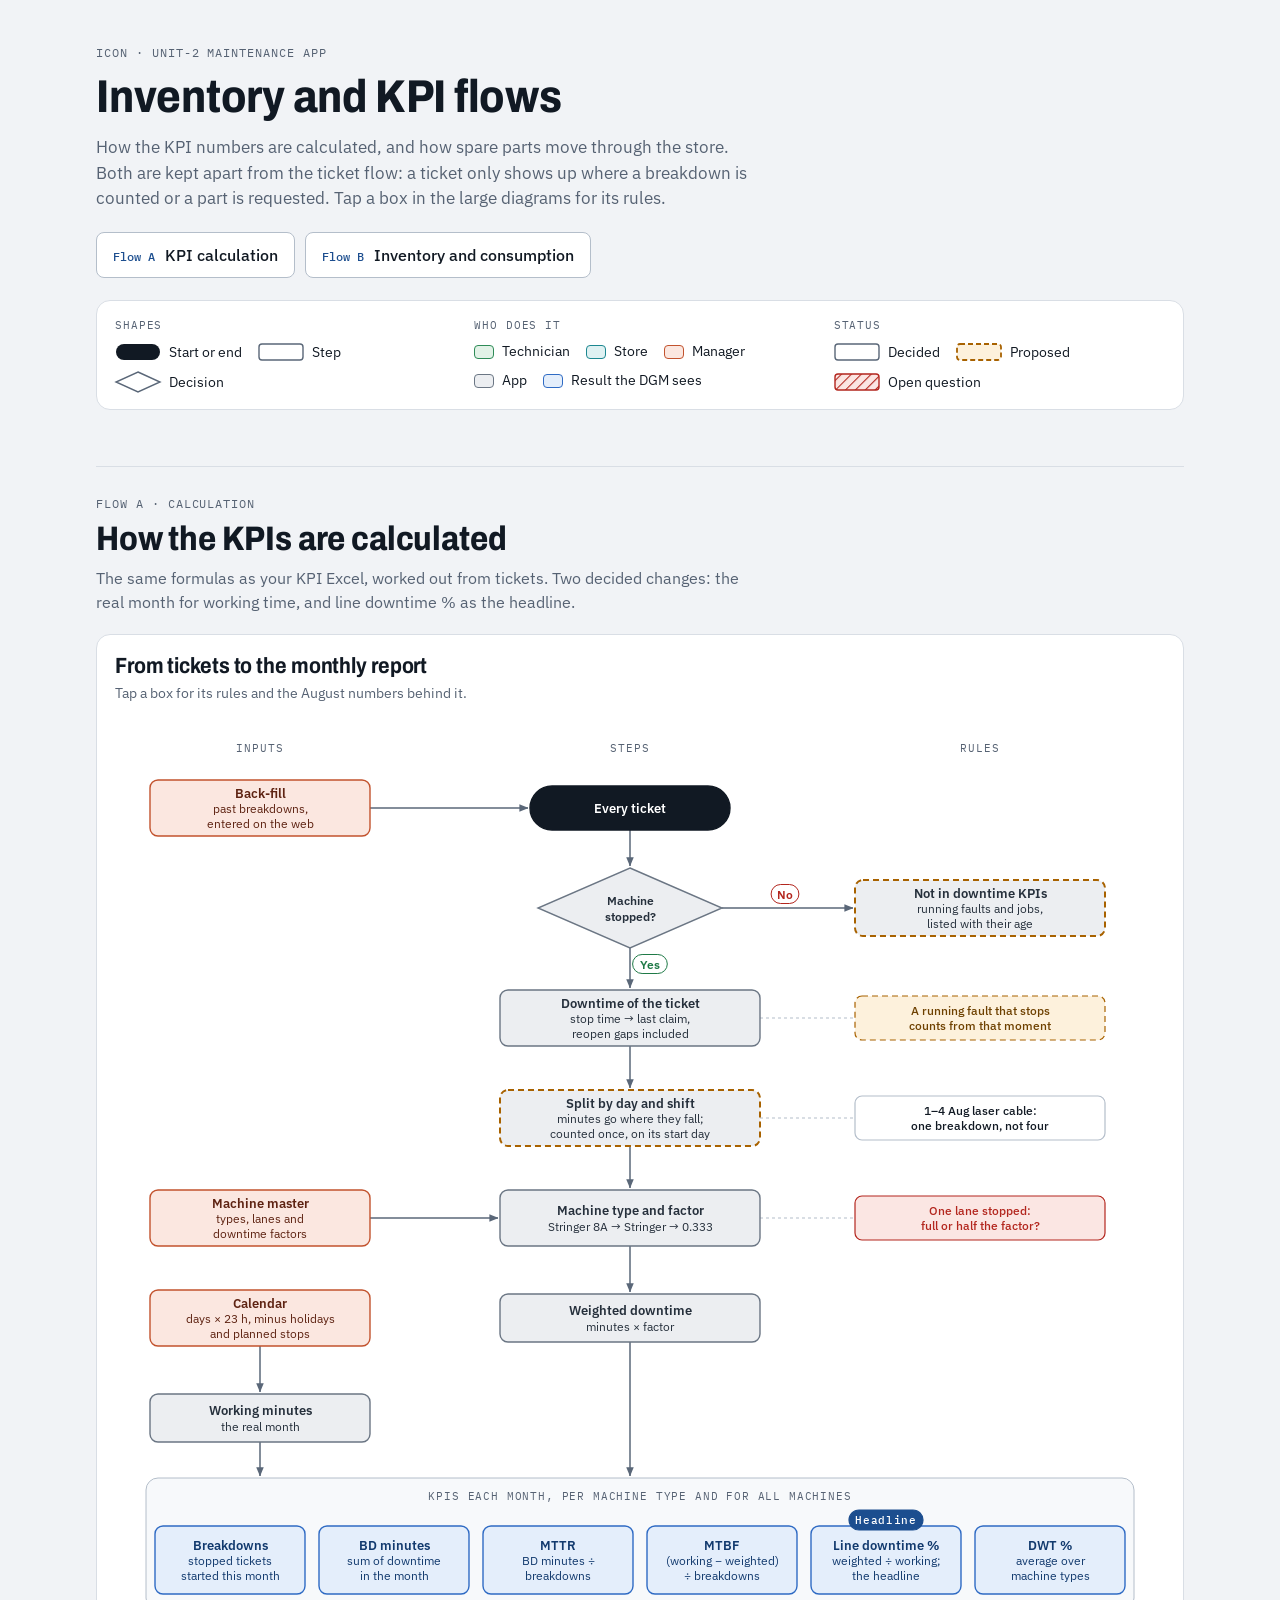
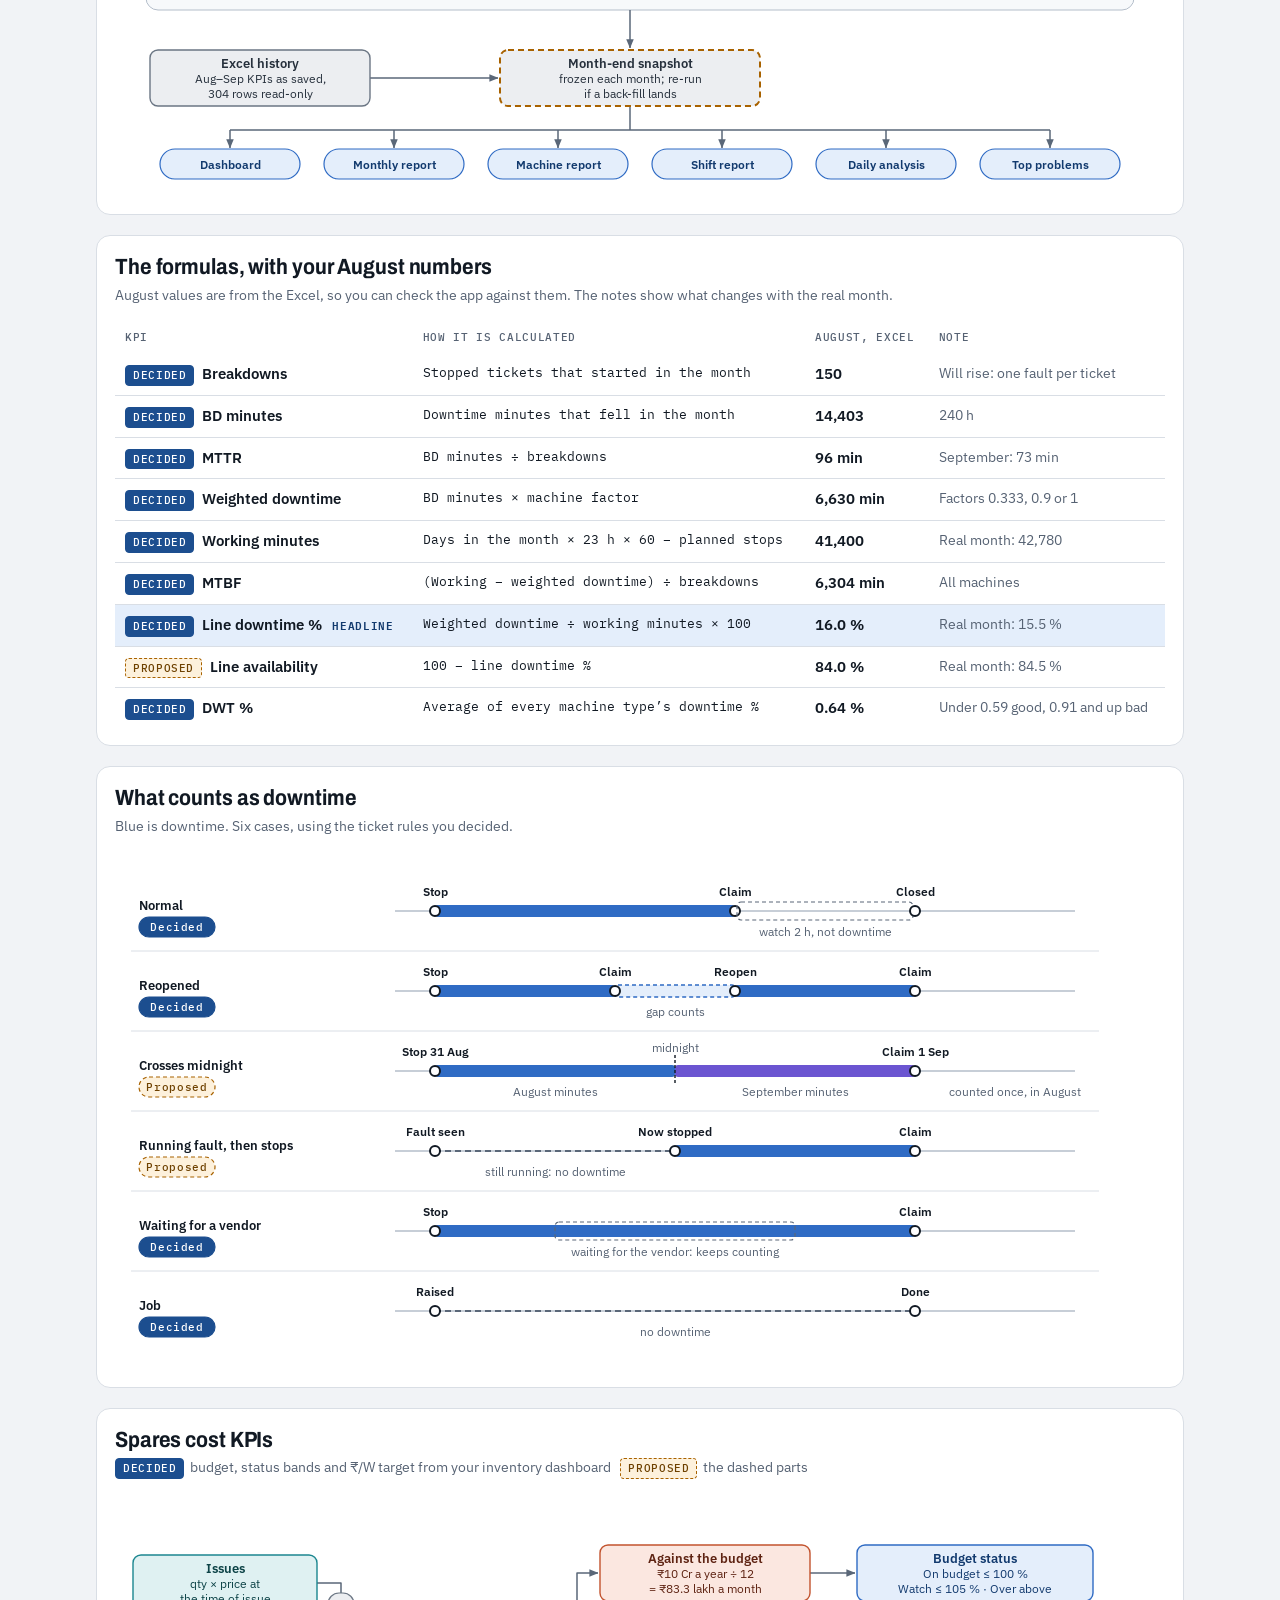
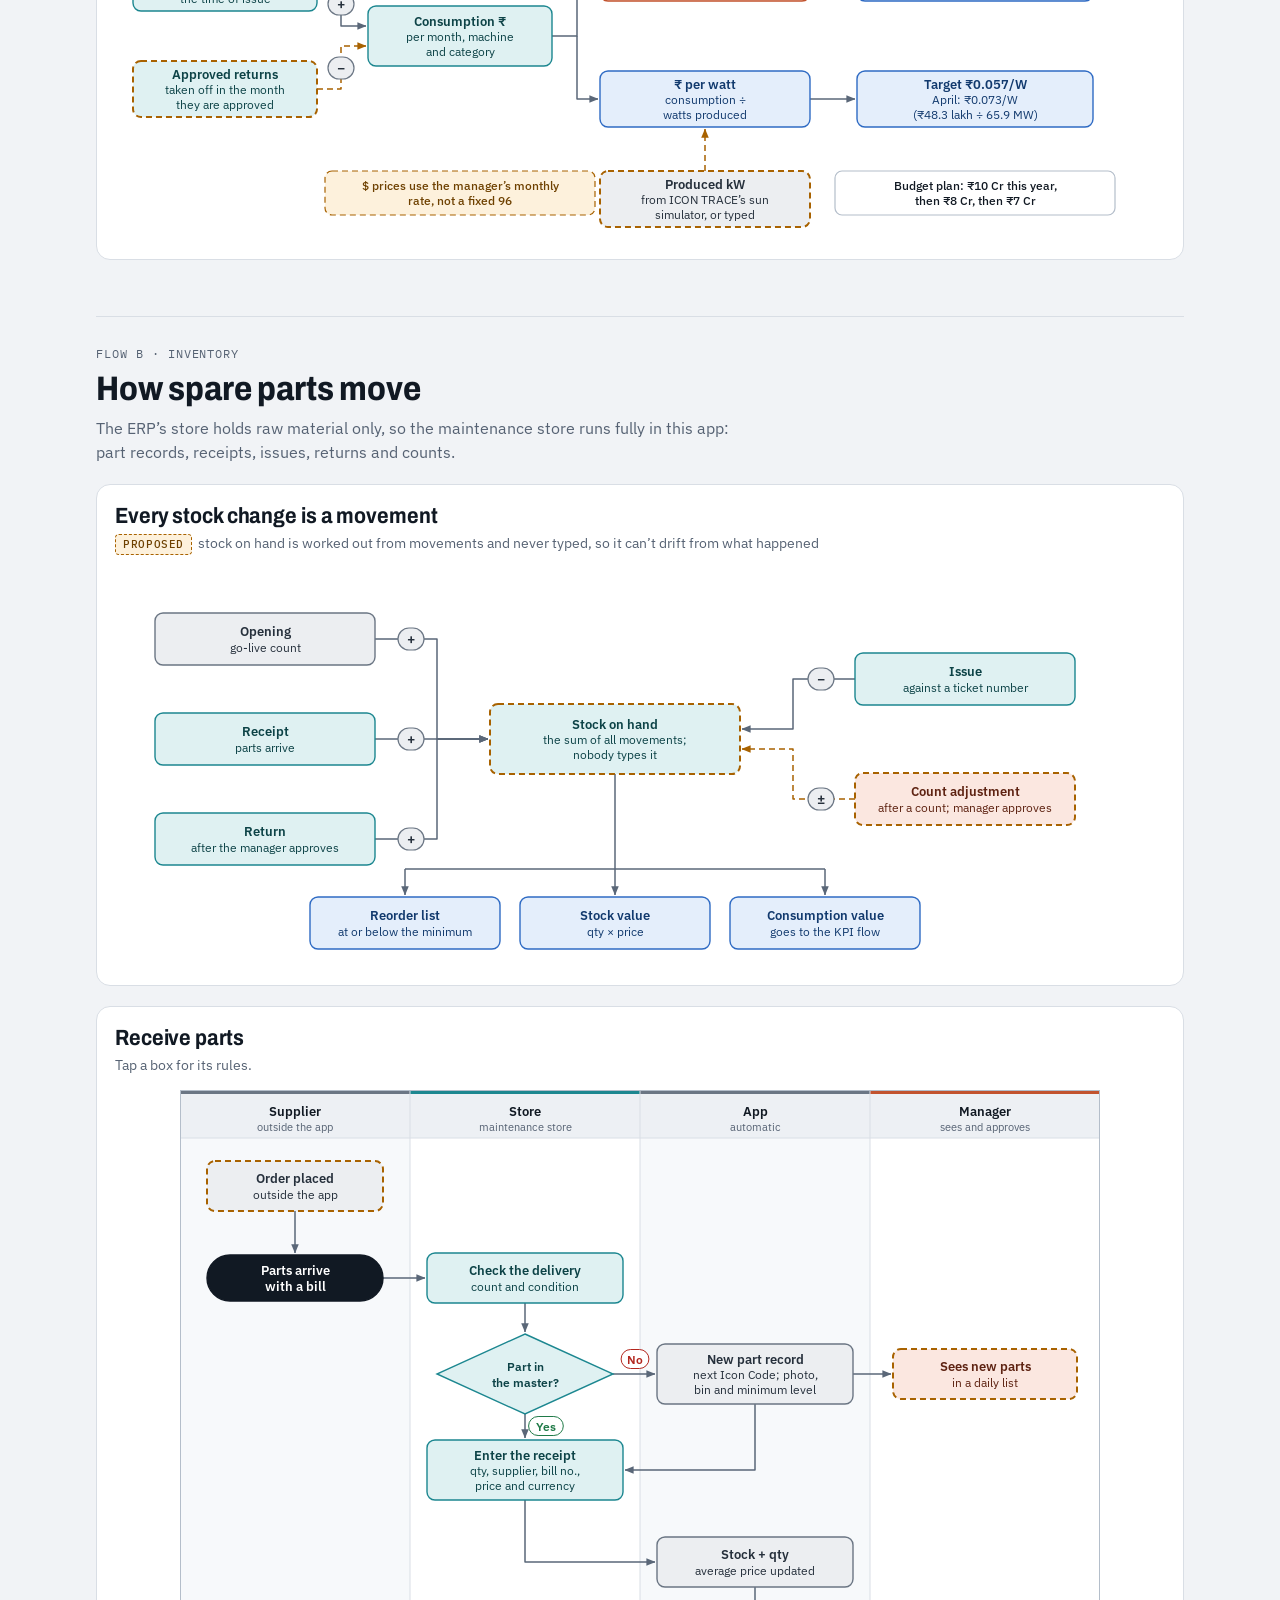
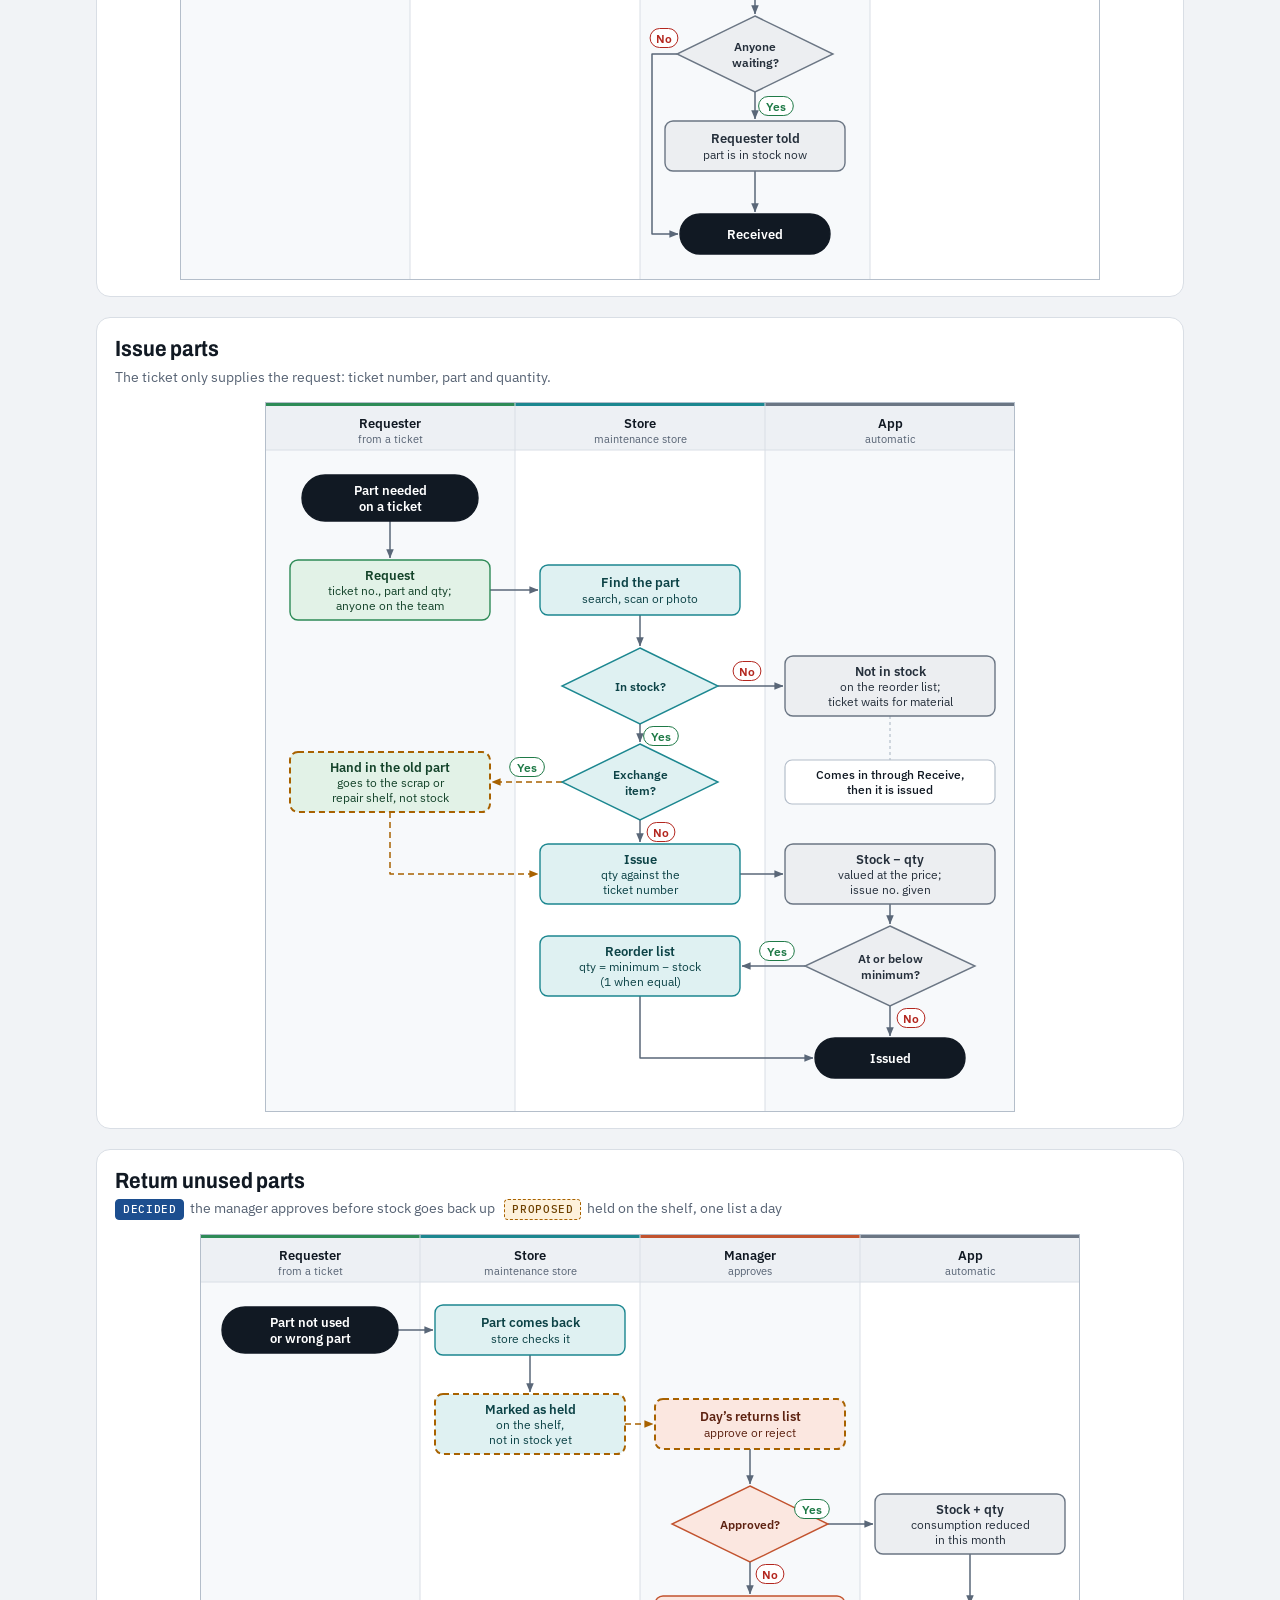
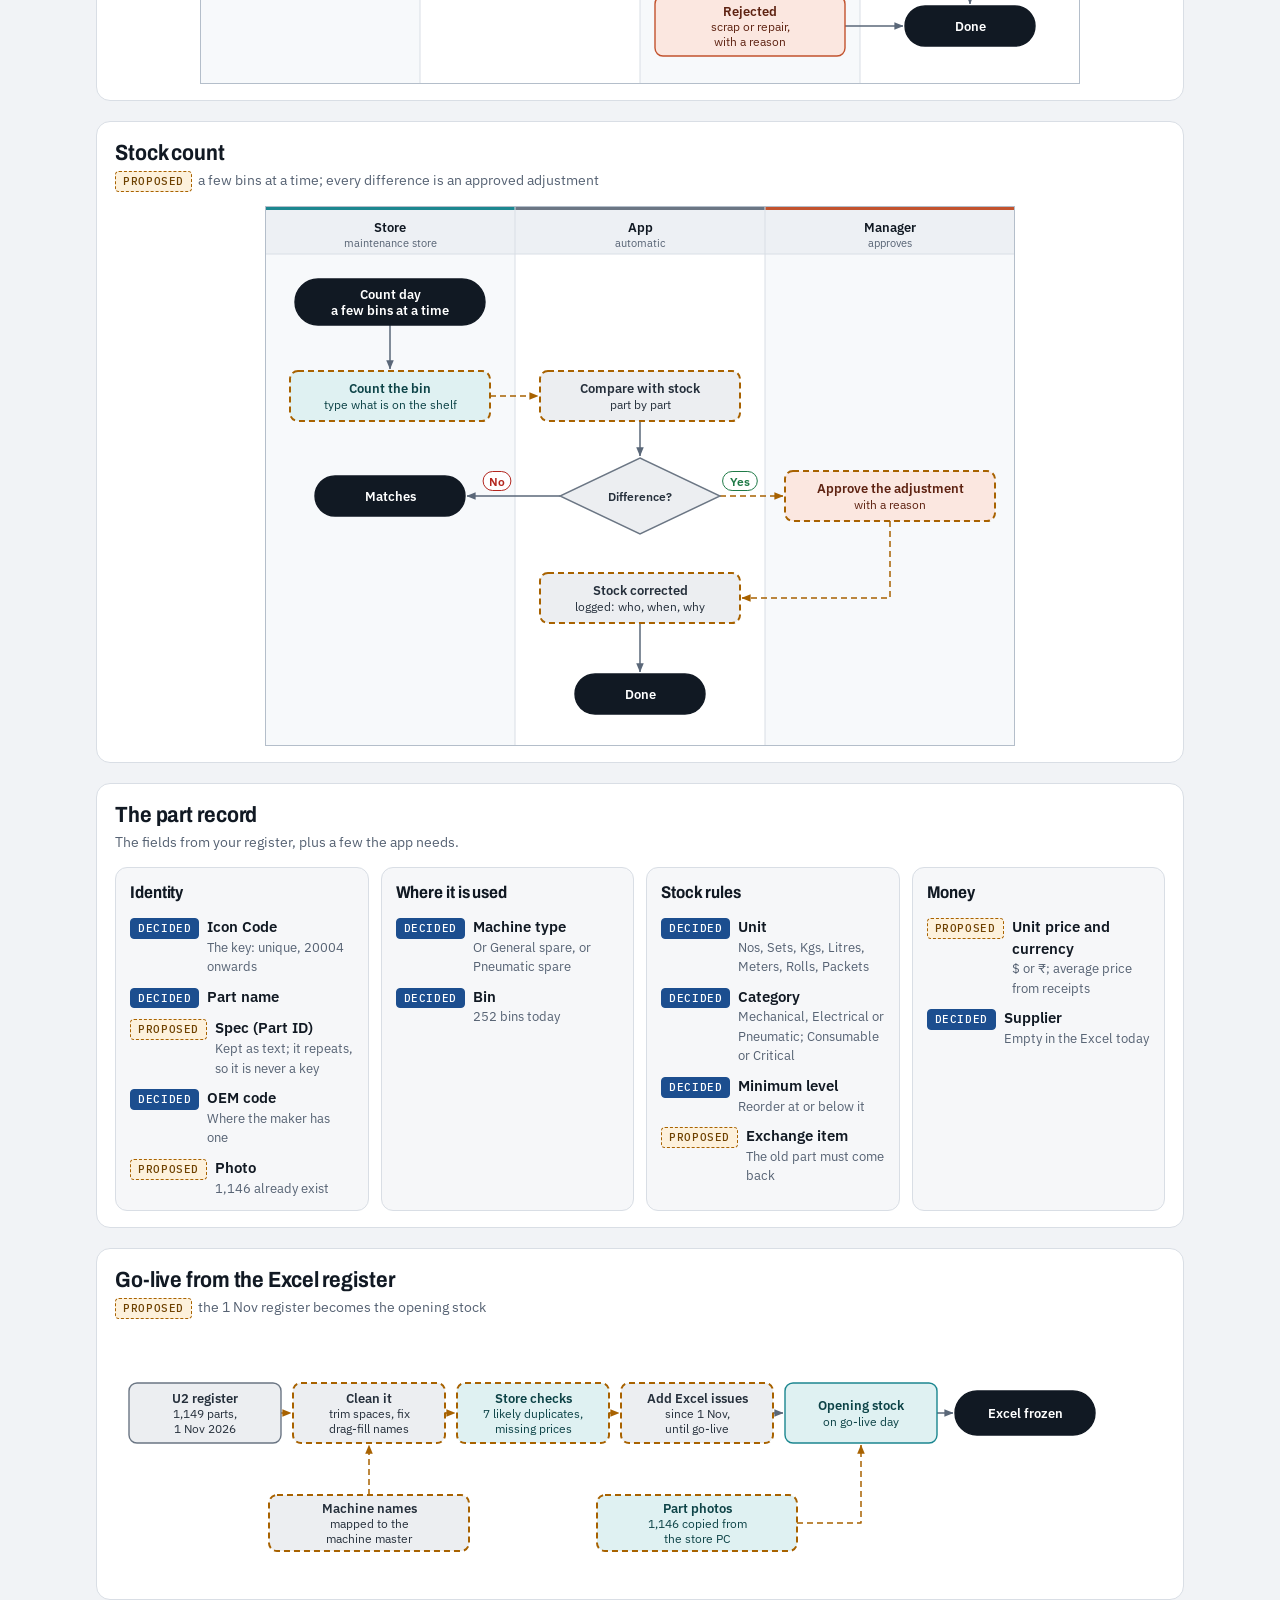
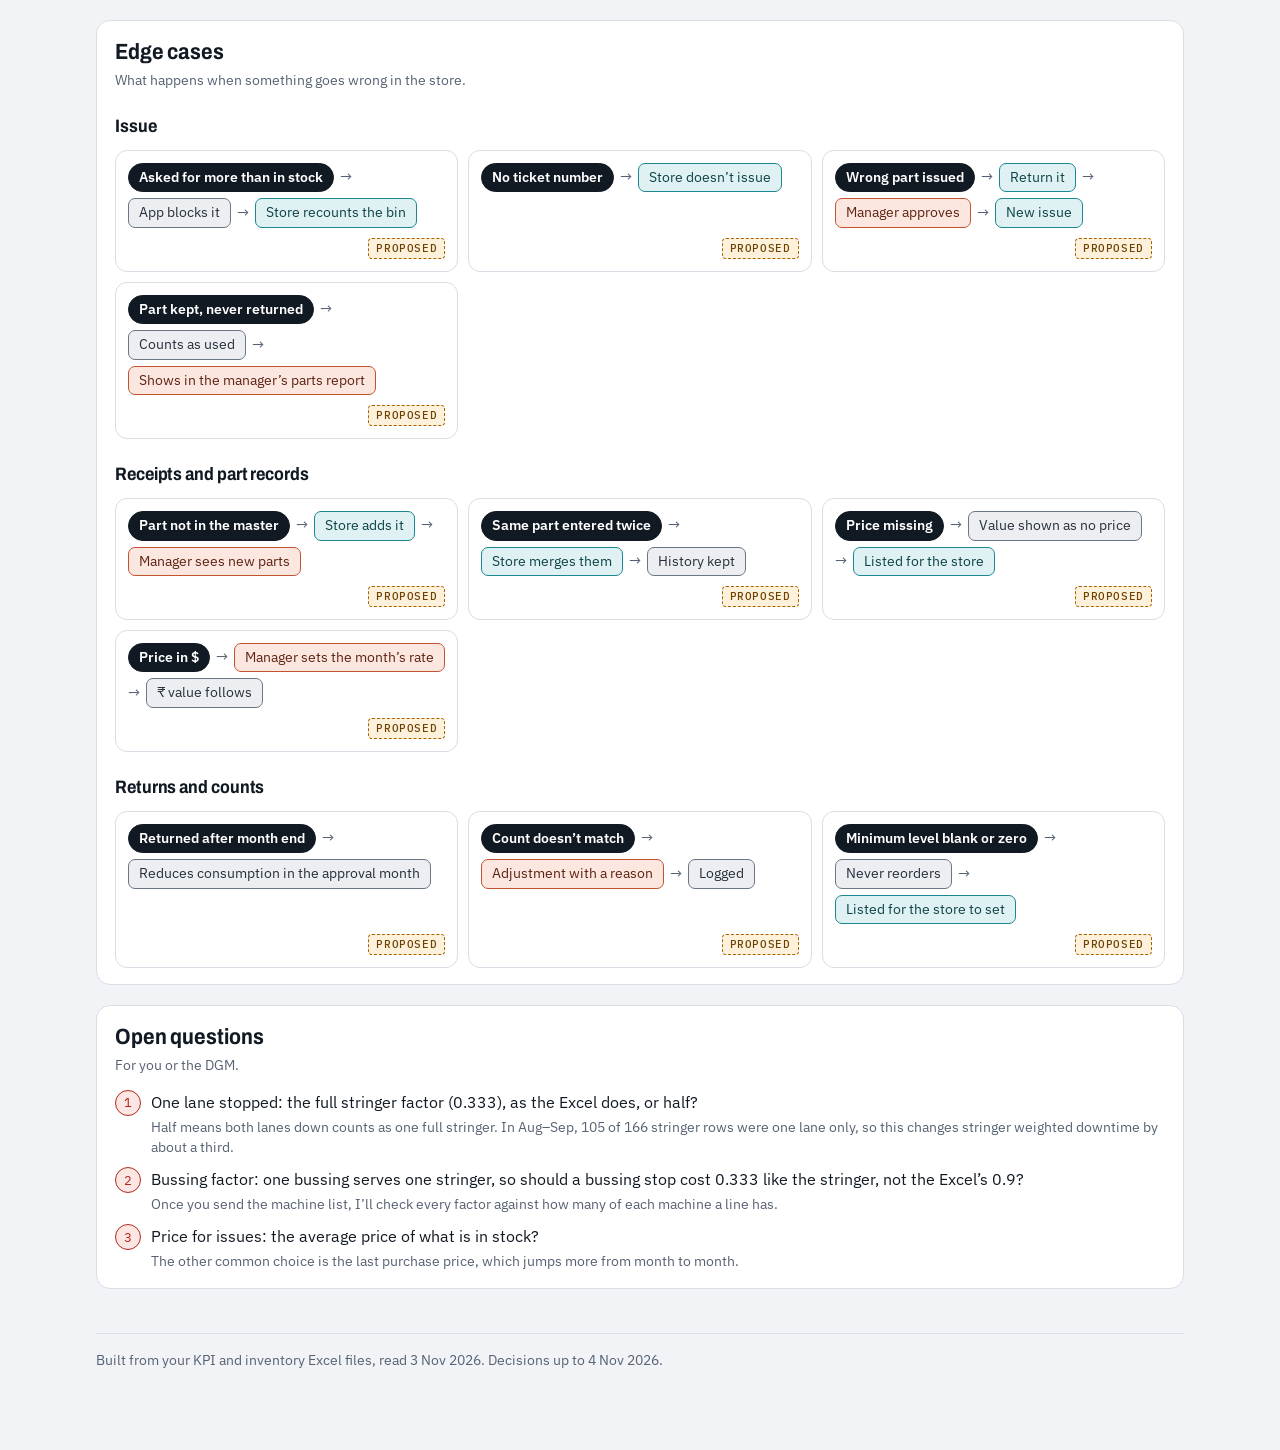
==== docs/flows/inventory-kpi-flows.html @ e0db69cf "Add stage 1 contract docs Avirat's stage 1 docs at the repo root: the project overview (the contract" ====
<!doctype html>
<html lang="en">
<head>
<meta charset="utf-8">
<meta name="viewport" content="width=device-width, initial-scale=1, viewport-fit=cover">
<title>Inventory and KPI Flows</title>
<meta name="claude:viewport-fit-sides" content="cover">
<link rel="preconnect" href="https://fonts.googleapis.com">
<link rel="preconnect" href="https://fonts.gstatic.com" crossorigin>
<link rel="stylesheet" href="https://fonts.googleapis.com/css2?family=Archivo:wdth,wght@62..125,500..800&family=IBM+Plex+Mono:wght@400;500&family=IBM+Plex+Sans:ital,wght@0,400;0,500;0,600;1,400&display=swap">
<style>
:root{
  /* Layout: diagram-first page; each flow is a stack of diagram cards, details live in tap-to-open popovers */
  --bg:#F1F3F6;--surface:#FFFFFF;--sunk:#F6F7F9;--ink:#111923;--muted:#566273;--line:#D9DEE5;--line-strong:#B4BECA;
  --accent:#1C4E8F;--accent-ink:#FFFFFF;--edge:#5A6778;
  --lane-a:#F7F9FB;--lane-b:#FFFFFF;--lane-h:#EDF0F4;
  --blue-f:#E4EEFB;--blue-s:#2F6BC4;--blue-t:#123A6E;
  --violet-f:#EEEAFB;--violet-s:#6B55D1;--violet-t:#33236E;
  --green-f:#E2F2E7;--green-s:#2E8B57;--green-t:#14432A;
  --teal-f:#DFF1F2;--teal-s:#1C8790;--teal-t:#0D4347;
  --coral-f:#FBE7E0;--coral-s:#C2532E;--coral-t:#5E2312;
  --gray-f:#ECEEF1;--gray-s:#6B7684;--gray-t:#26303C;
  --prop:#A86200;--prop-f:#FDF1DC;--prop-t:#6E4100;
  --open:#B3261E;--open-f:#FBE6E3;--no:#B3261E;--no-f:#FBE9E7;--yes:#1F7A47;
  --font-display:"Archivo","Arial Narrow","Helvetica Neue",Arial,sans-serif;
  --font-body:"IBM Plex Sans","Segoe UI",Roboto,"Helvetica Neue",Arial,sans-serif;
  --font-mono:"IBM Plex Mono",ui-monospace,"SF Mono",Menlo,Consolas,monospace;
}
@media (prefers-color-scheme: dark){:root:not([data-theme="light"]){
  --bg:#0C1218;--surface:#131B24;--sunk:#0F161E;--ink:#E4E9EF;--muted:#9AA6B5;--line:#253140;--line-strong:#3A4757;
  --accent:#8AB4EE;--accent-ink:#0C1218;--edge:#8E9BAC;
  --lane-a:#111921;--lane-b:#141D27;--lane-h:#19232E;
  --blue-f:#172A44;--blue-s:#6FA1E8;--blue-t:#D3E3FA;
  --violet-f:#262042;--violet-s:#A99BF2;--violet-t:#E4DEFD;
  --green-f:#142C1F;--green-s:#6CC892;--green-t:#D3F1DE;
  --teal-f:#112B2D;--teal-s:#5CC4CB;--teal-t:#CDEFF1;
  --coral-f:#36211A;--coral-s:#EE9473;--coral-t:#F8DCD2;
  --gray-f:#1F2630;--gray-s:#95A1B0;--gray-t:#DDE3EA;
  --prop:#F0B25A;--prop-f:#33250F;--prop-t:#F6CD8E;
  --open:#F28B82;--open-f:#3A1C1A;--no:#F28B82;--no-f:#361B19;--yes:#6FCF97;
  color-scheme:dark;}}
:root[data-theme="dark"]{
  --bg:#0C1218;--surface:#131B24;--sunk:#0F161E;--ink:#E4E9EF;--muted:#9AA6B5;--line:#253140;--line-strong:#3A4757;
  --accent:#8AB4EE;--accent-ink:#0C1218;--edge:#8E9BAC;
  --lane-a:#111921;--lane-b:#141D27;--lane-h:#19232E;
  --blue-f:#172A44;--blue-s:#6FA1E8;--blue-t:#D3E3FA;
  --violet-f:#262042;--violet-s:#A99BF2;--violet-t:#E4DEFD;
  --green-f:#142C1F;--green-s:#6CC892;--green-t:#D3F1DE;
  --teal-f:#112B2D;--teal-s:#5CC4CB;--teal-t:#CDEFF1;
  --coral-f:#36211A;--coral-s:#EE9473;--coral-t:#F8DCD2;
  --gray-f:#1F2630;--gray-s:#95A1B0;--gray-t:#DDE3EA;
  --prop:#F0B25A;--prop-f:#33250F;--prop-t:#F6CD8E;
  --open:#F28B82;--open-f:#3A1C1A;--no:#F28B82;--no-f:#361B19;--yes:#6FCF97;
  color-scheme:dark;}
*{box-sizing:border-box}
html{scroll-behavior:smooth}
@media (prefers-reduced-motion: reduce){html{scroll-behavior:auto}}
body{background:var(--bg);color:var(--ink);font-family:var(--font-body);font-size:16px;line-height:1.5}
.page{max-width:1120px;margin:0 auto;padding-block:36px 72px;padding-left:max(16px, env(safe-area-inset-left, 0px));padding-right:max(16px, env(safe-area-inset-right, 0px))}
a{color:var(--accent)}
a:focus-visible,button:focus-visible{outline:2px solid var(--accent);outline-offset:2px;border-radius:3px}
h1,h2,h3,h4{font-family:var(--font-display);font-stretch:87.5%;text-wrap:balance;letter-spacing:-.005em}
.eyebrow{font-family:var(--font-mono);font-size:12px;letter-spacing:.08em;text-transform:uppercase;color:var(--muted);margin:0}
h1{font-size:clamp(32px,5vw,46px);font-weight:750;line-height:1.04;margin:.25em 0 .3em}
.lede{max-width:66ch;font-size:17px;color:var(--muted);margin:0}
.jump{display:flex;flex-wrap:wrap;gap:10px;margin-top:20px}
.jump a{display:inline-flex;align-items:baseline;gap:10px;padding:10px 16px;border:1px solid var(--line-strong);border-radius:8px;background:var(--surface);color:var(--ink);text-decoration:none;font-weight:500}
.jump a:hover{border-color:var(--accent)}
.jump a span{font-family:var(--font-mono);font-size:12px;color:var(--accent)}

.legend{display:grid;grid-template-columns:repeat(auto-fit,minmax(min(100%,300px),1fr));gap:14px 28px;margin-top:22px;padding:16px 18px;background:var(--surface);border:1px solid var(--line);border-radius:14px}
.lg-h{font-family:var(--font-mono);font-size:11px;letter-spacing:.08em;text-transform:uppercase;color:var(--muted);margin:0 0 8px}
.lg ul{list-style:none;margin:0;padding:0;display:flex;flex-wrap:wrap;gap:8px 16px}
.lg li{display:flex;align-items:center;gap:8px;font-size:14px}
.sw{width:46px;height:22px;flex:none;overflow:visible}
.sw-end{fill:var(--ink)}
.sw-box{fill:var(--surface);stroke:var(--edge);stroke-width:1.4}
.sw-prop{fill:var(--prop-f);stroke:var(--prop);stroke-width:1.8;stroke-dasharray:5 3}
.sw-open{stroke:var(--open);stroke-width:1.4}
.sw text{font-family:var(--font-body);font-size:11px;font-weight:600;fill:var(--ink)}
.rc{display:inline-block;width:20px;height:14px;border-radius:4px;border:1.5px solid;flex:none;vertical-align:-2px}
.rc.r-blue{background:var(--blue-f);border-color:var(--blue-s)}
.rc.r-violet{background:var(--violet-f);border-color:var(--violet-s)}
.rc.r-green{background:var(--green-f);border-color:var(--green-s)}
.rc.r-teal{background:var(--teal-f);border-color:var(--teal-s)}
.rc.r-coral{background:var(--coral-f);border-color:var(--coral-s)}
.rc.r-gray{background:var(--gray-f);border-color:var(--gray-s)}

.tag{display:inline-block;font-family:var(--font-mono);font-size:10.5px;font-weight:500;letter-spacing:.06em;text-transform:uppercase;padding:1px 7px;border-radius:4px;line-height:1.6;white-space:nowrap;border:1px solid transparent}
.tag-d{background:var(--accent);border-color:var(--accent);color:var(--accent-ink)}
.tag-p{background:var(--prop-f);border:1px dashed var(--prop);color:var(--prop-t)}
.tag-q{background:var(--open-f);border-color:var(--open);color:var(--open)}

section.flow{margin-top:56px;padding-top:28px;border-top:1px solid var(--line)}
section.flow > header h2{font-size:clamp(26px,3.6vw,34px);font-weight:750;line-height:1.1;margin:.2em 0 .25em}
section.flow > header p.sub{color:var(--muted);margin:0;max-width:66ch}
.dcard{background:var(--surface);border:1px solid var(--line);border-radius:14px;padding:18px 18px 16px;margin-top:20px;min-width:0}
.dcard > h3{font-size:22px;font-weight:700;margin:0;line-height:1.2}
.dcard > .cap{color:var(--muted);font-size:14px;margin:4px 0 14px}
.cap .tag{margin-right:6px}
.hscroll{overflow-x:auto;-webkit-overflow-scrolling:touch}
.dg-wrap{position:relative;margin:0 auto}
.swipe{display:none;font-size:13px;color:var(--muted);margin:8px 0 0}
@media (max-width:1100px){.swipe.w1020{display:block}}
@media (max-width:900px){.swipe.w820{display:block}}
@media (max-width:820px){.swipe.sm{display:block}}
@media (max-width:540px){.dcard{padding:14px 12px 12px}.mini{padding:10px 0 6px;border:0;background:transparent}.minis{gap:8px}.swipe.xs{display:block}}
.minis{display:grid;grid-template-columns:repeat(auto-fit,minmax(min(100%,430px),1fr));gap:16px}
.mini{border:1px solid var(--line);border-radius:12px;padding:12px 12px 10px;background:var(--sunk);min-width:0}
.mini h4{margin:0 0 8px;font-size:17px;font-weight:700}
.mini .src{font-size:12.5px;color:var(--muted);margin:6px 2px 0}
.sref{font-family:var(--font-mono);font-size:11.5px;text-decoration:none}
.minis.two .mini svg{margin:0 auto}

/* ---------- SVG diagram styles ---------- */
.dg{display:block;height:auto;overflow:visible}
.dg text{font-family:var(--font-body)}
.dg .t{font-size:13px;font-weight:600}
.dg .td{font-size:12px;font-weight:600}
.dg .s{font-size:11.5px}
.dg .n .shape{stroke-width:1.4}
.dg .n.r-blue .shape{fill:var(--blue-f);stroke:var(--blue-s)} .dg .n.r-blue text{fill:var(--blue-t)}
.dg .n.r-violet .shape{fill:var(--violet-f);stroke:var(--violet-s)} .dg .n.r-violet text{fill:var(--violet-t)}
.dg .n.r-green .shape{fill:var(--green-f);stroke:var(--green-s)} .dg .n.r-green text{fill:var(--green-t)}
.dg .n.r-teal .shape{fill:var(--teal-f);stroke:var(--teal-s)} .dg .n.r-teal text{fill:var(--teal-t)}
.dg .n.r-coral .shape{fill:var(--coral-f);stroke:var(--coral-s)} .dg .n.r-coral text{fill:var(--coral-t)}
.dg .n.r-gray .shape{fill:var(--gray-f);stroke:var(--gray-s)} .dg .n.r-gray text{fill:var(--gray-t)}
.dg .n.end .shape{fill:var(--ink);stroke:var(--ink)} .dg .n.end text{fill:var(--surface)}
.dg .n.k-conn .shape{fill:var(--surface);stroke:var(--edge);stroke-width:1.6} .dg .n.k-conn text{fill:var(--ink)}
.dg .n.prop .shape{stroke:var(--prop);stroke-dasharray:6 4;stroke-width:2}
.dg .n[data-k]{cursor:pointer}
.dg .n[data-k]:hover .shape{stroke-width:2.6}
.dg .n[data-k]:focus{outline:none}
.dg .n[data-k]:focus-visible .shape,.dg .n.sel .shape{stroke-width:3}
.dg .e{fill:none;stroke:var(--edge);stroke-width:1.5;stroke-linejoin:round}
.dg .e.prop{stroke:var(--prop);stroke-dasharray:6 4}
.dg .e.lead{stroke:var(--line-strong);stroke-dasharray:3 3;stroke-width:1.2}
.dg .ah{fill:var(--edge)} .dg .ah-p{fill:var(--prop)}
.dg .el rect{fill:var(--surface);stroke:var(--line-strong);stroke-width:1}
.dg .el text{font-size:11.5px;font-weight:600;fill:var(--muted)}
.dg .el.yes rect{stroke:var(--yes)} .dg .el.yes text{fill:var(--yes)}
.dg .el.no rect{stroke:var(--no)} .dg .el.no text{fill:var(--no)}
.dg .note rect{stroke-width:1.2} .dg .note .nt{font-size:11.5px;font-weight:500}
.dg .note.plain rect{fill:var(--surface);stroke:var(--line-strong)} .dg .note.plain .nt{fill:var(--ink)}
.dg .note.no rect{fill:var(--no-f);stroke:var(--no)} .dg .note.no .nt{fill:var(--no)}
.dg .note.prop rect{fill:var(--prop-f);stroke:var(--prop);stroke-dasharray:6 4} .dg .note.prop .nt{fill:var(--prop-t)}
.dg .note.open rect{fill:var(--open-f);stroke:var(--open)} .dg .note.open .nt{fill:var(--open)}
.dg .chip rect{stroke-width:1.2} .dg .chip text{font-size:11.5px;font-weight:600}
.dg .chip.r-blue rect{fill:var(--blue-f);stroke:var(--blue-s)} .dg .chip.r-blue text{fill:var(--blue-t)}
.dg .chip.r-violet rect{fill:var(--violet-f);stroke:var(--violet-s)} .dg .chip.r-violet text{fill:var(--violet-t)}
.dg .chip.r-green rect{fill:var(--green-f);stroke:var(--green-s)} .dg .chip.r-green text{fill:var(--green-t)}
.dg .chip.r-gray rect{fill:var(--gray-f);stroke:var(--gray-s)} .dg .chip.r-gray text{fill:var(--gray-t)}
.dg .chip.dashed rect{stroke-dasharray:4 3}
.dg .chip.muted rect{fill:transparent;stroke:var(--line-strong)} .dg .chip.muted text{fill:var(--muted);font-weight:500}
.dg .chip.r-dec rect{fill:var(--accent);stroke:var(--accent)} .dg .chip.r-dec text{fill:var(--accent-ink);font-family:var(--font-mono);font-size:10.5px;font-weight:500;letter-spacing:.06em}
.dg .chip.r-prop rect{fill:var(--prop-f);stroke:var(--prop);stroke-dasharray:4 3} .dg .chip.r-prop text{fill:var(--prop-t);font-family:var(--font-mono);font-size:10.5px;font-weight:500;letter-spacing:.06em}
.dg .lane.la{fill:var(--lane-a)} .dg .lane.lb{fill:var(--lane-b)} .dg .lane-h{fill:var(--lane-h)}
.dg .lane-k.r-blue{fill:var(--blue-s)} .dg .lane-k.r-violet{fill:var(--violet-s)} .dg .lane-k.r-green{fill:var(--green-s)}
.dg .lane-k.r-teal{fill:var(--teal-s)} .dg .lane-k.r-coral{fill:var(--coral-s)} .dg .lane-k.r-gray{fill:var(--gray-s)}
.dg .lh{font-size:13px;font-weight:600;fill:var(--ink)} .dg .lhs{font-size:11px;fill:var(--muted)}
.dg .lane-sep{stroke:var(--line);stroke-width:1} .dg .lane-frame{fill:none;stroke:var(--line-strong);stroke-width:1}
.dg .strip{fill:var(--lane-a);stroke:var(--line)}
.dg .cap{font-family:var(--font-mono);font-size:10.5px;letter-spacing:.08em;fill:var(--muted)}
.dg .axis{stroke:var(--line-strong);stroke-width:2} .dg .guide{stroke:var(--line-strong);stroke-dasharray:2 4;stroke-width:1}
.dg .evt{fill:var(--surface);stroke:var(--ink);stroke-width:2}
.dg .evl{font-size:12px;font-weight:600;fill:var(--ink)}
.dg .barl{font-size:12px;font-weight:600}
.dg .barl.r-blue{fill:var(--blue-s)} .dg .barl.r-violet{fill:var(--violet-s)} .dg .barl.r-green{fill:var(--green-s)} .dg .barl.r-gray{fill:var(--gray-t)}
.dg .bar.r-blue{fill:var(--blue-s)} .dg .bar.r-violet{fill:var(--violet-s)} .dg .bar.r-green{fill:var(--green-s)} .dg .bar.r-gray{fill:var(--gray-s)}
.dg .bar.gap{stroke:var(--open);stroke-width:1.2}
.dg .bar.pbar{fill:var(--prop-f);stroke:var(--prop);stroke-dasharray:5 3;stroke-width:1.4}
.dg .barin{font-size:11.5px;font-weight:600;fill:var(--prop-t)}
.dg .propl{font-size:11px;font-weight:600;fill:var(--prop)}
.dg .hb,#lg-h .hb{fill:var(--open-f)} .dg .hl,#lg-h .hl{stroke:var(--open);stroke-width:2.2}
.dg .sep{stroke:var(--line);stroke-width:1}
.dg .group{fill:var(--lane-a);stroke:var(--line-strong);stroke-width:1}
.dg .group.prop{fill:var(--prop-f);stroke:var(--prop);stroke-dasharray:6 4;fill-opacity:.45}
.dg .el.prop rect{stroke:var(--prop);stroke-dasharray:4 3;fill:var(--prop-f)} .dg .el.prop text{fill:var(--prop-t)}

/* ---------- edge cases ---------- */
.ec-h{font-size:18px;font-weight:700;margin:22px 0 10px}
.ec-grid{display:grid;grid-template-columns:repeat(auto-fit,minmax(min(100%,330px),1fr));gap:10px}
.ec{border:1px solid var(--line);border-radius:12px;padding:12px;background:var(--surface);display:flex;flex-direction:column;justify-content:space-between;gap:10px;min-width:0}
.ec-flow{display:flex;flex-wrap:wrap;align-items:center;gap:6px}
.fc{display:inline-block;padding:5px 10px;border-radius:7px;border:1.5px solid;font-size:13.5px;line-height:1.3}
.fc.trig{background:var(--ink);border-color:var(--ink);color:var(--surface);border-radius:999px;font-weight:600}
.fc.r-blue{background:var(--blue-f);border-color:var(--blue-s);color:var(--blue-t)}
.fc.r-violet{background:var(--violet-f);border-color:var(--violet-s);color:var(--violet-t)}
.fc.r-green{background:var(--green-f);border-color:var(--green-s);color:var(--green-t)}
.fc.r-teal{background:var(--teal-f);border-color:var(--teal-s);color:var(--teal-t)}
.fc.r-coral{background:var(--coral-f);border-color:var(--coral-s);color:var(--coral-t)}
.fc.r-gray{background:var(--gray-f);border-color:var(--gray-s);color:var(--gray-t)}
.ec .ar{color:var(--muted);font-size:15px}
.ec-tag{display:flex;justify-content:flex-end}
.feat{margin-top:6px}
.feat h4{font-size:18px;font-weight:700;margin:4px 0 8px}

/* ---------- kinds and taps ---------- */
.kinds{display:grid;grid-template-columns:repeat(auto-fit,minmax(min(100%,260px),1fr));gap:12px}
.kind{border:1px solid var(--line);border-radius:12px;padding:14px 16px;background:var(--sunk)}
.kind-h{display:flex;align-items:center;gap:10px;font-family:var(--font-display);font-stretch:87.5%;font-size:20px;font-weight:700}
.kind p{margin:6px 0 8px;color:var(--muted);font-size:14.5px}
.kind ul{margin:0;padding-left:18px;font-size:14.5px}
.ki{width:22px;height:22px;flex:none;overflow:visible}
.ki-stop{fill:var(--no)} .ki-fault{fill:none;stroke:var(--ink);stroke-width:2;stroke-linejoin:round}
.ki-job{fill:var(--accent)} .ki-plus{stroke:var(--accent-ink);stroke-width:2.2;stroke-linecap:round}
.groups{display:flex;flex-wrap:wrap;align-items:center;gap:8px;margin:14px 0 0;font-size:14.5px;font-weight:500}
.groups .muted{color:var(--muted);font-weight:400}
.taps{display:grid;gap:8px}
.tp-row{display:grid;grid-template-columns:150px minmax(0,1fr) 78px;gap:10px;align-items:center;padding:10px 12px;border:1px solid var(--line);border-radius:12px;background:var(--surface)}
.tp-row.auto{background:var(--sunk)}
.tp-who{display:flex;align-items:center;gap:8px;font-weight:600;font-size:14.5px}
.tp-steps{display:flex;flex-wrap:wrap;align-items:center;gap:6px}
.tp{display:inline-flex;align-items:center;padding:5px 11px;border-radius:999px;border:1.5px solid var(--edge);background:var(--surface);font-size:13.5px;font-weight:600}
.tp.a{border-color:var(--gray-s);background:var(--gray-f);color:var(--gray-t);font-weight:500}
.tp.opt{border-style:dashed;border-color:var(--prop);background:var(--prop-f);color:var(--prop-t);font-weight:500}
.tp-ar{color:var(--muted)}
.tp-gap{font-size:13px;color:var(--muted);font-style:italic}
.tp-none{color:var(--muted);font-size:14px}
.tp-n{text-align:right;font-size:13px;color:var(--muted);white-space:nowrap}
.tp-n b{font-family:var(--font-display);font-stretch:87.5%;font-size:24px;color:var(--ink);margin-right:4px}
.tp-only{display:flex;flex-wrap:wrap;align-items:center;gap:6px;margin:12px 0 0}
.tp-only .k{font-family:var(--font-mono);font-size:11px;letter-spacing:.06em;text-transform:uppercase;color:var(--muted);margin-right:6px}
@media (max-width:640px){.tp-row{grid-template-columns:minmax(0,1fr) auto}.tp-steps{grid-column:1/-1;grid-row:2}}

/* ---------- popover ---------- */
.pop{position:absolute;z-index:5;width:310px;background:var(--surface);border:1px solid var(--line-strong);border-radius:12px;box-shadow:0 10px 30px rgba(10,20,35,.18);padding:12px 14px 14px;font-size:14px;line-height:1.45}
.pop h4{margin:0 30px 2px 0;font-size:18px;font-weight:700}
.pop .pw{margin:0 0 8px;font-size:13px;color:var(--muted)}
.pop ul{list-style:none;margin:0;padding:0;display:grid;gap:7px}
.pop li{display:grid;grid-template-columns:auto minmax(0,1fr);gap:8px;align-items:start}
.pop li .tag{margin-top:1px}
.pop li.r{grid-template-columns:10px minmax(0,1fr)}
.pop li.r::before{content:"";width:6px;height:6px;border-radius:50%;background:var(--muted);margin-top:7px}
.pop .x{position:absolute;top:6px;right:6px;width:30px;height:30px;border:0;border-radius:8px;background:transparent;color:var(--muted);font-size:20px;line-height:1;cursor:pointer}
.pop .x:hover{background:var(--sunk);color:var(--ink)}
@media (max-width:700px){
  .pop{position:fixed;left:0 !important;right:0;bottom:0;top:auto !important;width:auto;max-height:62vh;overflow:auto;border-radius:16px 16px 0 0;
    padding-bottom:calc(16px + env(safe-area-inset-bottom, 0px));padding-left:max(18px, env(safe-area-inset-left, 0px));padding-right:max(18px, env(safe-area-inset-right, 0px))}
}

/* ---------- ladder ---------- */
.ladder{display:grid;grid-template-columns:110px repeat(7,minmax(104px,1fr));min-width:850px;gap:6px 4px;align-items:center}
.lr{display:contents}
.lc{font-size:13px;display:flex;flex-wrap:wrap;gap:4px;align-items:center;justify-content:center;min-height:30px}
.lc.corner{justify-content:flex-start;font-family:var(--font-mono);font-size:11px;letter-spacing:.06em;text-transform:uppercase;color:var(--muted)}
.lc.prod{justify-content:flex-start;font-weight:600}
.lc.stg span{display:block;width:100%;text-align:center;padding:7px 14px;background:var(--blue-f);color:var(--blue-t);font-weight:600;font-size:13px;
  clip-path:polygon(0 0,calc(100% - 10px) 0,100% 50%,calc(100% - 10px) 100%,0 100%,10px 50%)}
.lc .code{font-family:var(--font-mono);font-weight:500;font-size:12px;padding:3px 7px;border-radius:5px;background:var(--gray-f);color:var(--gray-t);border:1px solid var(--line)}
.lc .none{color:var(--line-strong)}
.lr:nth-child(odd) .lc.prod, .lr:nth-child(odd) .lc{}

/* ---------- timers ---------- */
.timers{display:grid;grid-template-columns:repeat(auto-fit,minmax(min(100%,250px),1fr));gap:14px}
.timer{border:1.5px solid var(--line-strong);border-radius:12px;padding:14px 16px;background:var(--surface)}
.timer.is-prop{border:1.5px dashed var(--prop);background:var(--prop-f)}
.tm-top{display:flex;align-items:center;gap:10px;margin-bottom:10px}
.clk{width:30px;height:30px;flex:none}
.clk circle{fill:none;stroke:var(--ink);stroke-width:2.4}
.clk path{fill:none;stroke:var(--ink);stroke-width:2.4;stroke-linecap:round;stroke-linejoin:round}
.tm-n{font-family:var(--font-display);font-stretch:87.5%;font-size:28px;font-weight:750;line-height:1;margin-right:auto}
.tm-if,.tm-then{margin:0;display:flex;align-items:center;gap:8px;font-size:15px}
.tm-then{margin-top:6px;font-weight:600}
.tm-if .k,.tm-then .k{font-family:var(--font-mono);font-size:11px;letter-spacing:.06em;text-transform:uppercase;color:var(--muted);width:34px;flex:none}
.tm-extra{margin:10px 0 0;font-size:13px;color:var(--muted);display:flex;gap:8px;align-items:center}

/* ---------- alert matrix ---------- */
.mx{border-collapse:collapse;width:100%;min-width:560px;font-size:14px}
.mx th,.mx td{padding:8px 10px;border-bottom:1px solid var(--line);text-align:center;white-space:nowrap}
.mx thead th{font-weight:600;font-size:13px;border-bottom:1.5px solid var(--line-strong)}
.mx thead th .rc{margin-right:6px}
.mx tbody th{text-align:left;font-weight:500}
.mx thead th:first-child{text-align:left;font-family:var(--font-mono);font-size:11px;letter-spacing:.06em;text-transform:uppercase;color:var(--muted);font-weight:500}
.mx tr:last-child th,.mx tr:last-child td{border-bottom:0}
.dot{display:inline-block;width:14px;height:14px;border-radius:50%;vertical-align:middle}
.dot.r-blue{background:var(--blue-s)} .dot.r-violet{background:var(--violet-s)} .dot.r-green{background:var(--green-s)}
.dot.r-teal{background:var(--teal-s)} .dot.r-coral{background:var(--coral-s)}
.dot.hollow{background:transparent;border:2.5px solid}
.dot.hollow.r-blue{border-color:var(--blue-s)} .dot.hollow.r-violet{border-color:var(--violet-s)}
.dot.hollow.r-green{border-color:var(--green-s)} .dot.hollow.r-teal{border-color:var(--teal-s)} .dot.hollow.r-coral{border-color:var(--coral-s)}
.mx-key{display:flex;gap:18px;flex-wrap:wrap;font-size:13px;color:var(--muted);margin:10px 0 0}
.mx-key span{display:flex;align-items:center;gap:6px}

/* ---------- platform, questions, sources ---------- */
.platform{display:flex;flex-wrap:wrap;gap:8px;align-items:center;margin-top:18px}
.pc{font-size:14px;padding:5px 11px;border:1px solid var(--line-strong);border-radius:999px;background:var(--surface)}
ol.qs{list-style:none;margin:0;padding:0;counter-reset:q;display:grid;gap:10px}
ol.qs li{counter-increment:q;display:grid;grid-template-columns:28px minmax(0,1fr);gap:8px;align-items:start}
ol.qs li small{display:block;color:var(--muted);font-size:13.5px;line-height:1.5;margin-top:3px}
ol.qs li::before{content:counter(q);font-family:var(--font-mono);font-size:12.5px;color:var(--open);border:1.5px solid var(--open);background:var(--open-f);border-radius:50%;width:24px;height:24px;display:grid;place-items:center}
details.sources{margin-top:20px;background:var(--surface);border:1px solid var(--line);border-radius:14px;padding:12px 18px}
details.sources summary{cursor:pointer;font-weight:600}
details.sources ol{margin:12px 0 4px;padding-left:26px;font-size:14px;color:var(--muted);columns:2 360px;column-gap:32px}
details.sources li{margin:0 0 6px;break-inside:avoid}
details.sources a{color:var(--ink)}
footer{margin-top:44px;padding-top:16px;border-top:1px solid var(--line);font-size:13.5px;color:var(--muted)}

.dg .tl{stroke:var(--line-strong);stroke-width:1.5}
.dg .win{fill:none;stroke:var(--edge);stroke-width:1.2;stroke-dasharray:4 3}
.dg .small{font-size:11.5px;fill:var(--muted)}
.dg .mid{stroke:var(--ink);stroke-width:1.4;stroke-dasharray:3 2}
.dg .runl{stroke:var(--edge);stroke-width:2;stroke-dasharray:6 4}
.dg .bar.gapc{fill:var(--blue-f);stroke:var(--blue-s);stroke-width:1.4;stroke-dasharray:4 3}
.dg .chip.r-gray text{font-size:14px}
.ft{width:100%;border-collapse:collapse;min-width:680px;font-size:14.5px}
.ft th,.ft td{padding:9px 10px;border-bottom:1px solid var(--line);text-align:left;vertical-align:top}
.ft thead th{font-family:var(--font-mono);font-size:11px;letter-spacing:.06em;text-transform:uppercase;color:var(--muted);font-weight:500;border-bottom:1.5px solid var(--line-strong)}
.ft tbody th{font-weight:600;white-space:nowrap}
.ft tbody th .tag{margin-right:8px}
.ft td.f{font-family:var(--font-mono);font-size:13px}
.ft td.v{font-variant-numeric:tabular-nums;white-space:nowrap;font-weight:600}
.ft td.nt{color:var(--muted);font-size:13.5px}
.ft tr.hl th,.ft tr.hl td{background:var(--blue-f)}
.ft .hd{font-family:var(--font-mono);font-size:10.5px;letter-spacing:.06em;text-transform:uppercase;color:var(--blue-t);margin-left:6px}
.ft tr:last-child th,.ft tr:last-child td{border-bottom:0}
.pm{display:grid;grid-template-columns:repeat(auto-fit,minmax(min(100%,240px),1fr));gap:12px}
.pm-g{border:1px solid var(--line);border-radius:12px;padding:12px 14px;background:var(--sunk);min-width:0}
.pm-g h4{margin:0 0 10px;font-size:17px;font-weight:700}
.pm-g ul{list-style:none;margin:0;padding:0;display:grid;gap:9px}
.pm-g li{display:grid;grid-template-columns:auto minmax(0,1fr);gap:8px;align-items:start;font-size:14.5px}
.pm-g li .tag{margin-top:2px}
.pm-g li b{font-weight:600}
.pm-g .nt{display:block;color:var(--muted);font-size:13px}
@media (max-width:640px){
 .ft{min-width:0}
 .ft thead{display:none}
 .ft,.ft tbody,.ft tr,.ft th,.ft td{display:block;width:100%}
 .ft tr{border-bottom:1px solid var(--line);padding:10px 0}
 .ft th,.ft td{border:0;padding:2px 0}
 .ft tbody th{white-space:normal}
 .ft td.v::before{content:"August, Excel: ";font-weight:400;color:var(--muted)}
 .ft tr.hl{background:var(--blue-f);padding:10px 8px;border-radius:8px}
 .ft tr.hl th,.ft tr.hl td{background:transparent}
}
.twin{display:grid;grid-template-columns:repeat(auto-fit,minmax(min(100%,420px),1fr));gap:16px}
</style>
</head>
<body>
<svg width="0" height="0" style="position:absolute" aria-hidden="true" focusable="false"><defs><pattern id="lg-h" width="7" height="7" patternUnits="userSpaceOnUse" patternTransform="rotate(45)"><rect class="hb" width="7" height="7"/><line class="hl" x1="0" y1="0" x2="0" y2="7"/></pattern></defs></svg>
<div class="page"><header><p class="eyebrow">ICON · Unit-2 maintenance app</p><h1>Inventory and KPI flows</h1><p class="lede">How the KPI numbers are calculated, and how spare parts move through the store. Both are kept apart from the ticket flow: a ticket only shows up where a breakdown is counted or a part is requested. Tap a box in the large diagrams for its rules.</p><nav class="jump" aria-label="Jump to a flow"><a href="#flow-a"><span>Flow A</span>KPI calculation</a><a href="#flow-b"><span>Flow B</span>Inventory and consumption</a></nav>
<div class="legend" aria-label="How to read the diagrams">
  <div class="lg"><p class="lg-h">Shapes</p><ul>
    <li><svg class="sw" viewBox="0 0 46 22" aria-hidden="true"><rect class="sw-end" x="1" y="3" width="44" height="16" rx="8"/></svg>Start or end</li>
    <li><svg class="sw" viewBox="0 0 46 22" aria-hidden="true"><rect class="sw-box" x="1" y="3" width="44" height="16" rx="3"/></svg>Step</li>
    <li><svg class="sw" viewBox="0 0 46 22" aria-hidden="true"><polygon class="sw-box" points="23,1 45,11 23,21 1,11"/></svg>Decision</li>
  </ul></div>
  <div class="lg"><p class="lg-h">Who does it</p><ul>
    <li><i class="rc r-green"></i>Technician</li>
    <li><i class="rc r-teal"></i>Store</li>
    <li><i class="rc r-coral"></i>Manager</li>
    <li><i class="rc r-gray"></i>App</li>
    <li><i class="rc r-blue"></i>Result the DGM sees</li>
  </ul></div>
  <div class="lg"><p class="lg-h">Status</p><ul>
    <li><svg class="sw" viewBox="0 0 46 22" aria-hidden="true"><rect class="sw-box" x="1" y="3" width="44" height="16" rx="3"/></svg>Decided</li>
    <li><svg class="sw" viewBox="0 0 46 22" aria-hidden="true"><rect class="sw-prop" x="1" y="3" width="44" height="16" rx="3"/></svg>Proposed</li>
    <li><svg class="sw" viewBox="0 0 46 22" aria-hidden="true"><rect class="sw-open" x="1" y="3" width="44" height="16" rx="3" style="fill:url(#lg-h)"/></svg>Open question</li>
  </ul></div>
</div>
</header><section class="flow" id="flow-a"><header><p class="eyebrow">Flow A · calculation</p><h2>How the KPIs are calculated</h2><p class="sub">The same formulas as your KPI Excel, worked out from tickets. Two decided changes: the real month for working time, and line downtime % as the headline.</p></header><div class="dcard"><h3>From tickets to the monthly report</h3><p class="cap">Tap a box for its rules and the August numbers behind it.</p><div class="hscroll"><div class="dg-wrap" style="width:1020px"><svg class="dg" width="1020" height="1080" viewBox="0 0 1020 1080" role="img" aria-labelledby="kamain-t kamain-d"><title id="kamain-t">From tickets to the monthly KPI report</title><desc id="kamain-d">Every ticket, including back-filled ones, is checked: only stopped machines count. Downtime runs from the stop time to the last claim, with reopen gaps included. Minutes are split by day and shift, and the breakdown is counted once on its start day. The machine master gives each machine a type and a downtime factor; weighted downtime is minutes times factor. The calendar gives working minutes for the real month. Six KPIs follow each month: breakdowns, breakdown minutes, MTTR, MTBF, line downtime % (the headline, the Excel TDH %) and DWT %. A month-end snapshot is kept, alongside the August and September history from the Excel, and feeds the reports.</desc><defs><marker id="kamain-a" viewBox="0 0 10 10" refX="9.6" refY="5" markerWidth="9" markerHeight="9" markerUnits="userSpaceOnUse" orient="auto"><path class="ah" d="M0,0.8 L10,5 L0,9.2 z"/></marker><marker id="kamain-p" viewBox="0 0 10 10" refX="9.6" refY="5" markerWidth="9" markerHeight="9" markerUnits="userSpaceOnUse" orient="auto"><path class="ah-p" d="M0,0.8 L10,5 L0,9.2 z"/></marker><pattern id="kamain-h" width="7" height="7" patternUnits="userSpaceOnUse" patternTransform="rotate(45)"><rect class="hb" width="7" height="7"/><line class="hl" x1="0" y1="0" x2="0" y2="7"/></pattern></defs><rect class="group" x="16" y="760" width="988" height="132" rx="12"/><line class="e" x1="100" y1="1012" x2="920" y2="1012"/><path class="e" d="M240.0,90.0 L398.0,90.0" marker-end="url(#kamain-a)"/><path class="e" d="M500.0,112.0 L500.0,148.0" marker-end="url(#kamain-a)"/><path class="e" d="M592.0,190.0 L723.0,190.0" marker-end="url(#kamain-a)"/><path class="e" d="M500.0,230.0 L500.0,270.0" marker-end="url(#kamain-a)"/><path class="e lead" d="M630.0,300.0 L725.0,300.0"/><path class="e" d="M500.0,328.0 L500.0,370.0" marker-end="url(#kamain-a)"/><path class="e lead" d="M630.0,400.0 L725.0,400.0"/><path class="e" d="M500.0,428.0 L500.0,470.0" marker-end="url(#kamain-a)"/><path class="e" d="M240.0,500.0 L368.0,500.0" marker-end="url(#kamain-a)"/><path class="e lead" d="M630.0,500.0 L725.0,500.0"/><path class="e" d="M500.0,528.0 L500.0,574.0" marker-end="url(#kamain-a)"/><path class="e" d="M130.0,628.0 L130.0,674.0" marker-end="url(#kamain-a)"/><path class="e" d="M500.0,624.0 L500.0,758.0" marker-end="url(#kamain-a)"/><path class="e" d="M130.0,724.0 L130.0,758.0" marker-end="url(#kamain-a)"/><path class="e" d="M500.0,892.0 L500.0,930.0" marker-end="url(#kamain-a)"/><path class="e" d="M240.0,960.0 L368.0,960.0" marker-end="url(#kamain-a)"/><path class="e" d="M500.0,988.0 L500.0,1012.0"/><path class="e" d="M100.0,1012.0 L100.0,1030.0" marker-end="url(#kamain-a)"/><path class="e" d="M264.0,1012.0 L264.0,1030.0" marker-end="url(#kamain-a)"/><path class="e" d="M428.0,1012.0 L428.0,1030.0" marker-end="url(#kamain-a)"/><path class="e" d="M592.0,1012.0 L592.0,1030.0" marker-end="url(#kamain-a)"/><path class="e" d="M756.0,1012.0 L756.0,1030.0" marker-end="url(#kamain-a)"/><path class="e" d="M920.0,1012.0 L920.0,1030.0" marker-end="url(#kamain-a)"/><g class="n r-coral k-box" data-k="k_back" tabindex="0" role="button" aria-label="Back-fill past breakdowns, entered on the web"><rect class="shape" x="20.0" y="62.0" width="220" height="56" rx="8"/><text class="t" x="130.0" y="75.5" text-anchor="middle" dominant-baseline="central">Back-fill</text><text class="s" x="130.0" y="90.8" text-anchor="middle" dominant-baseline="central">past breakdowns,</text><text class="s" x="130.0" y="105.2" text-anchor="middle" dominant-baseline="central">entered on the web</text></g><g class="n r-gray k-oval end" data-k="k_start" tabindex="0" role="button" aria-label="Every ticket"><rect class="shape" x="400.0" y="68.0" width="200" height="44" rx="22.0"/><text class="t" x="500.0" y="90.0" text-anchor="middle" dominant-baseline="central">Every ticket</text></g><g class="n r-gray k-dia" data-k="k_stop" tabindex="0" role="button" aria-label="Machine stopped?"><polygon class="shape" points="500.0,150.0 592.0,190.0 500.0,230.0 408.0,190.0"/><text class="td" x="500.0" y="182.0" text-anchor="middle" dominant-baseline="central">Machine</text><text class="td" x="500.0" y="198.0" text-anchor="middle" dominant-baseline="central">stopped?</text></g><g class="n r-gray k-box prop" data-k="k_out" tabindex="0" role="button" aria-label="Not in downtime KPIs running faults and jobs, listed with their age"><rect class="shape" x="725.0" y="162.0" width="250" height="56" rx="8"/><text class="t" x="850.0" y="175.5" text-anchor="middle" dominant-baseline="central">Not in downtime KPIs</text><text class="s" x="850.0" y="190.8" text-anchor="middle" dominant-baseline="central">running faults and jobs,</text><text class="s" x="850.0" y="205.2" text-anchor="middle" dominant-baseline="central">listed with their age</text></g><g class="n r-gray k-box" data-k="k_down" tabindex="0" role="button" aria-label="Downtime of the ticket stop time → last claim, reopen gaps included"><rect class="shape" x="370.0" y="272.0" width="260" height="56" rx="8"/><text class="t" x="500.0" y="285.5" text-anchor="middle" dominant-baseline="central">Downtime of the ticket</text><text class="s" x="500.0" y="300.8" text-anchor="middle" dominant-baseline="central">stop time → last claim,</text><text class="s" x="500.0" y="315.2" text-anchor="middle" dominant-baseline="central">reopen gaps included</text></g><g class="n r-gray k-box prop" data-k="k_split" tabindex="0" role="button" aria-label="Split by day and shift minutes go where they fall; counted once, on its start day"><rect class="shape" x="370.0" y="372.0" width="260" height="56" rx="8"/><text class="t" x="500.0" y="385.5" text-anchor="middle" dominant-baseline="central">Split by day and shift</text><text class="s" x="500.0" y="400.8" text-anchor="middle" dominant-baseline="central">minutes go where they fall;</text><text class="s" x="500.0" y="415.2" text-anchor="middle" dominant-baseline="central">counted once, on its start day</text></g><g class="n r-coral k-box" data-k="k_master" tabindex="0" role="button" aria-label="Machine master types, lanes and downtime factors"><rect class="shape" x="20.0" y="472.0" width="220" height="56" rx="8"/><text class="t" x="130.0" y="485.5" text-anchor="middle" dominant-baseline="central">Machine master</text><text class="s" x="130.0" y="500.8" text-anchor="middle" dominant-baseline="central">types, lanes and</text><text class="s" x="130.0" y="515.2" text-anchor="middle" dominant-baseline="central">downtime factors</text></g><g class="n r-gray k-box" data-k="k_type" tabindex="0" role="button" aria-label="Machine type and factor Stringer 8A → Stringer → 0.333"><rect class="shape" x="370.0" y="472.0" width="260" height="56" rx="8"/><text class="t" x="500.0" y="492.8" text-anchor="middle" dominant-baseline="central">Machine type and factor</text><text class="s" x="500.0" y="508.0" text-anchor="middle" dominant-baseline="central">Stringer 8A → Stringer → 0.333</text></g><g class="n r-gray k-box" data-k="k_weight" tabindex="0" role="button" aria-label="Weighted downtime minutes × factor"><rect class="shape" x="370.0" y="576.0" width="260" height="48" rx="8"/><text class="t" x="500.0" y="592.8" text-anchor="middle" dominant-baseline="central">Weighted downtime</text><text class="s" x="500.0" y="608.0" text-anchor="middle" dominant-baseline="central">minutes × factor</text></g><g class="n r-coral k-box" data-k="k_cal" tabindex="0" role="button" aria-label="Calendar days × 23 h, minus holidays and planned stops"><rect class="shape" x="20.0" y="572.0" width="220" height="56" rx="8"/><text class="t" x="130.0" y="585.5" text-anchor="middle" dominant-baseline="central">Calendar</text><text class="s" x="130.0" y="600.8" text-anchor="middle" dominant-baseline="central">days × 23 h, minus holidays</text><text class="s" x="130.0" y="615.2" text-anchor="middle" dominant-baseline="central">and planned stops</text></g><g class="n r-gray k-box" data-k="k_work" tabindex="0" role="button" aria-label="Working minutes the real month"><rect class="shape" x="20.0" y="676.0" width="220" height="48" rx="8"/><text class="t" x="130.0" y="692.8" text-anchor="middle" dominant-baseline="central">Working minutes</text><text class="s" x="130.0" y="708.0" text-anchor="middle" dominant-baseline="central">the real month</text></g><g class="n r-blue k-box" data-k="k_n" tabindex="0" role="button" aria-label="Breakdowns stopped tickets started this month"><rect class="shape" x="25.0" y="808.0" width="150" height="68" rx="8"/><text class="t" x="100.0" y="827.5" text-anchor="middle" dominant-baseline="central">Breakdowns</text><text class="s" x="100.0" y="842.8" text-anchor="middle" dominant-baseline="central">stopped tickets</text><text class="s" x="100.0" y="857.2" text-anchor="middle" dominant-baseline="central">started this month</text></g><g class="n r-blue k-box" data-k="k_min" tabindex="0" role="button" aria-label="BD minutes sum of downtime in the month"><rect class="shape" x="189.0" y="808.0" width="150" height="68" rx="8"/><text class="t" x="264.0" y="827.5" text-anchor="middle" dominant-baseline="central">BD minutes</text><text class="s" x="264.0" y="842.8" text-anchor="middle" dominant-baseline="central">sum of downtime</text><text class="s" x="264.0" y="857.2" text-anchor="middle" dominant-baseline="central">in the month</text></g><g class="n r-blue k-box" data-k="k_mttr" tabindex="0" role="button" aria-label="MTTR BD minutes ÷ breakdowns"><rect class="shape" x="353.0" y="808.0" width="150" height="68" rx="8"/><text class="t" x="428.0" y="827.5" text-anchor="middle" dominant-baseline="central">MTTR</text><text class="s" x="428.0" y="842.8" text-anchor="middle" dominant-baseline="central">BD minutes ÷</text><text class="s" x="428.0" y="857.2" text-anchor="middle" dominant-baseline="central">breakdowns</text></g><g class="n r-blue k-box" data-k="k_mtbf" tabindex="0" role="button" aria-label="MTBF (working − weighted) ÷ breakdowns"><rect class="shape" x="517.0" y="808.0" width="150" height="68" rx="8"/><text class="t" x="592.0" y="827.5" text-anchor="middle" dominant-baseline="central">MTBF</text><text class="s" x="592.0" y="842.8" text-anchor="middle" dominant-baseline="central">(working − weighted)</text><text class="s" x="592.0" y="857.2" text-anchor="middle" dominant-baseline="central">÷ breakdowns</text></g><g class="n r-blue k-box" data-k="k_line" tabindex="0" role="button" aria-label="Line downtime % weighted ÷ working; the headline"><rect class="shape" x="681.0" y="808.0" width="150" height="68" rx="8"/><text class="t" x="756.0" y="827.5" text-anchor="middle" dominant-baseline="central">Line downtime %</text><text class="s" x="756.0" y="842.8" text-anchor="middle" dominant-baseline="central">weighted ÷ working;</text><text class="s" x="756.0" y="857.2" text-anchor="middle" dominant-baseline="central">the headline</text></g><g class="n r-blue k-box" data-k="k_dwt" tabindex="0" role="button" aria-label="DWT % average over machine types"><rect class="shape" x="845.0" y="808.0" width="150" height="68" rx="8"/><text class="t" x="920.0" y="827.5" text-anchor="middle" dominant-baseline="central">DWT %</text><text class="s" x="920.0" y="842.8" text-anchor="middle" dominant-baseline="central">average over</text><text class="s" x="920.0" y="857.2" text-anchor="middle" dominant-baseline="central">machine types</text></g><g class="n r-gray k-box prop" data-k="k_snap" tabindex="0" role="button" aria-label="Month-end snapshot frozen each month; re-run if a back-fill lands"><rect class="shape" x="370.0" y="932.0" width="260" height="56" rx="8"/><text class="t" x="500.0" y="945.5" text-anchor="middle" dominant-baseline="central">Month-end snapshot</text><text class="s" x="500.0" y="960.8" text-anchor="middle" dominant-baseline="central">frozen each month; re-run</text><text class="s" x="500.0" y="975.2" text-anchor="middle" dominant-baseline="central">if a back-fill lands</text></g><g class="n r-gray k-box" data-k="k_hist" tabindex="0" role="button" aria-label="Excel history Aug–Sep KPIs as saved, 304 rows read-only"><rect class="shape" x="20.0" y="932.0" width="220" height="56" rx="8"/><text class="t" x="130.0" y="945.5" text-anchor="middle" dominant-baseline="central">Excel history</text><text class="s" x="130.0" y="960.8" text-anchor="middle" dominant-baseline="central">Aug–Sep KPIs as saved,</text><text class="s" x="130.0" y="975.2" text-anchor="middle" dominant-baseline="central">304 rows read-only</text></g><text class="cap" x="130.0" y="30.0" text-anchor="middle" dominant-baseline="central">INPUTS</text><text class="cap" x="500.0" y="30.0" text-anchor="middle" dominant-baseline="central">STEPS</text><text class="cap" x="850.0" y="30.0" text-anchor="middle" dominant-baseline="central">RULES</text><g class="el no"><rect x="641.1" y="166.5" width="27.8" height="19" rx="9.5"/><text x="655.0" y="176.0" text-anchor="middle" dominant-baseline="central">No</text></g><g class="el yes"><rect x="502.6" y="236.5" width="34.7" height="19" rx="9.5"/><text x="520.0" y="246.0" text-anchor="middle" dominant-baseline="central">Yes</text></g><g class="note prop"><rect x="725.0" y="278.0" width="250" height="44" rx="7"/><text class="nt" x="850.0" y="292.5" text-anchor="middle" dominant-baseline="central">A running fault that stops</text><text class="nt" x="850.0" y="307.5" text-anchor="middle" dominant-baseline="central">counts from that moment</text></g><g class="note plain"><rect x="725.0" y="378.0" width="250" height="44" rx="7"/><text class="nt" x="850.0" y="392.5" text-anchor="middle" dominant-baseline="central">1–4 Aug laser cable:</text><text class="nt" x="850.0" y="407.5" text-anchor="middle" dominant-baseline="central">one breakdown, not four</text></g><g class="note open"><rect x="725.0" y="478.0" width="250" height="44" rx="7"/><text class="nt" x="850.0" y="492.5" text-anchor="middle" dominant-baseline="central">One lane stopped:</text><text class="nt" x="850.0" y="507.5" text-anchor="middle" dominant-baseline="central">full or half the factor?</text></g><text class="cap" x="510.0" y="778.0" text-anchor="middle" dominant-baseline="central">KPIS EACH MONTH, PER MACHINE TYPE AND FOR ALL MACHINES</text><g class="chip r-dec"><rect x="719.0" y="792.0" width="74" height="20" rx="10.0"/><text x="756.0" y="802.0" text-anchor="middle" dominant-baseline="central">Headline</text></g><g class="chip r-blue"><rect x="30.0" y="1031.0" width="140" height="30" rx="15.0"/><text x="100.0" y="1046.0" text-anchor="middle" dominant-baseline="central">Dashboard</text></g><g class="chip r-blue"><rect x="194.0" y="1031.0" width="140" height="30" rx="15.0"/><text x="264.0" y="1046.0" text-anchor="middle" dominant-baseline="central">Monthly report</text></g><g class="chip r-blue"><rect x="358.0" y="1031.0" width="140" height="30" rx="15.0"/><text x="428.0" y="1046.0" text-anchor="middle" dominant-baseline="central">Machine report</text></g><g class="chip r-blue"><rect x="522.0" y="1031.0" width="140" height="30" rx="15.0"/><text x="592.0" y="1046.0" text-anchor="middle" dominant-baseline="central">Shift report</text></g><g class="chip r-blue"><rect x="686.0" y="1031.0" width="140" height="30" rx="15.0"/><text x="756.0" y="1046.0" text-anchor="middle" dominant-baseline="central">Daily analysis</text></g><g class="chip r-blue"><rect x="850.0" y="1031.0" width="140" height="30" rx="15.0"/><text x="920.0" y="1046.0" text-anchor="middle" dominant-baseline="central">Top problems</text></g></svg><div class="pop" hidden role="dialog" aria-live="polite"></div></div></div><p class="swipe w1020">Swipe sideways to see the whole diagram →</p></div><div class="dcard"><h3>The formulas, with your August numbers</h3><p class="cap">August values are from the Excel, so you can check the app against them. The notes show what changes with the real month.</p><div class="hscroll"><table class="ft"><thead><tr><th scope="col">KPI</th><th scope="col">How it is calculated</th><th scope="col">August, Excel</th><th scope="col">Note</th></tr></thead><tbody><tr><th scope="row"><span class="tag tag-d">Decided</span>Breakdowns</th><td class="f">Stopped tickets that started in the month</td><td class="v">150</td><td class="nt">Will rise: one fault per ticket</td></tr><tr><th scope="row"><span class="tag tag-d">Decided</span>BD minutes</th><td class="f">Downtime minutes that fell in the month</td><td class="v">14,403</td><td class="nt">240 h</td></tr><tr><th scope="row"><span class="tag tag-d">Decided</span>MTTR</th><td class="f">BD minutes ÷ breakdowns</td><td class="v">96 min</td><td class="nt">September: 73 min</td></tr><tr><th scope="row"><span class="tag tag-d">Decided</span>Weighted downtime</th><td class="f">BD minutes × machine factor</td><td class="v">6,630 min</td><td class="nt">Factors 0.333, 0.9 or 1</td></tr><tr><th scope="row"><span class="tag tag-d">Decided</span>Working minutes</th><td class="f">Days in the month × 23 h × 60 − planned stops</td><td class="v">41,400</td><td class="nt">Real month: 42,780</td></tr><tr><th scope="row"><span class="tag tag-d">Decided</span>MTBF</th><td class="f">(Working − weighted downtime) ÷ breakdowns</td><td class="v">6,304 min</td><td class="nt">All machines</td></tr><tr class="hl"><th scope="row"><span class="tag tag-d">Decided</span>Line downtime % <span class="hd">Headline</span></th><td class="f">Weighted downtime ÷ working minutes × 100</td><td class="v">16.0 %</td><td class="nt">Real month: 15.5 %</td></tr><tr><th scope="row"><span class="tag tag-p">Proposed</span>Line availability</th><td class="f">100 − line downtime %</td><td class="v">84.0 %</td><td class="nt">Real month: 84.5 %</td></tr><tr><th scope="row"><span class="tag tag-d">Decided</span>DWT %</th><td class="f">Average of every machine type’s downtime %</td><td class="v">0.64 %</td><td class="nt">Under 0.59 good, 0.91 and up bad</td></tr></tbody></table></div></div><div class="dcard"><h3>What counts as downtime</h3><p class="cap">Blue is downtime. Six cases, using the ticket rules you decided.</p><div class="hscroll"><div style="min-width:760px"><svg class="dg" width="100%" style="max-width:1000px" viewBox="0 0 1000 520" role="img" aria-labelledby="kacases-t kacases-d"><title id="kacases-t">What counts as downtime</title><desc id="kacases-d">Six cases on a timeline. Normal: downtime runs from the stop to the claim; the 2 hour watch after it is not downtime. Reopened: the gap between the claim and the reopen counts. Crossing midnight or a month end: minutes go to the day and month they fall in, and the breakdown is counted once on its start day. A running fault that stops counts from the stop. A vendor or planned-stop wait keeps counting. A job has no downtime.</desc><defs><marker id="kacases-a" viewBox="0 0 10 10" refX="9.6" refY="5" markerWidth="9" markerHeight="9" markerUnits="userSpaceOnUse" orient="auto"><path class="ah" d="M0,0.8 L10,5 L0,9.2 z"/></marker><marker id="kacases-p" viewBox="0 0 10 10" refX="9.6" refY="5" markerWidth="9" markerHeight="9" markerUnits="userSpaceOnUse" orient="auto"><path class="ah-p" d="M0,0.8 L10,5 L0,9.2 z"/></marker><pattern id="kacases-h" width="7" height="7" patternUnits="userSpaceOnUse" patternTransform="rotate(45)"><rect class="hb" width="7" height="7"/><line class="hl" x1="0" y1="0" x2="0" y2="7"/></pattern></defs><line class="tl" x1="280" y1="60" x2="960" y2="60"/><line class="sep" x1="16" y1="100" x2="984" y2="100"/><line class="tl" x1="280" y1="140" x2="960" y2="140"/><line class="sep" x1="16" y1="180" x2="984" y2="180"/><line class="tl" x1="280" y1="220" x2="960" y2="220"/><line class="sep" x1="16" y1="260" x2="984" y2="260"/><line class="tl" x1="280" y1="300" x2="960" y2="300"/><line class="sep" x1="16" y1="340" x2="984" y2="340"/><line class="tl" x1="280" y1="380" x2="960" y2="380"/><line class="sep" x1="16" y1="420" x2="984" y2="420"/><line class="tl" x1="280" y1="460" x2="960" y2="460"/><text class="lh" x="24.0" y="54.0" text-anchor="start" dominant-baseline="central">Normal</text><g class="chip r-dec"><rect x="24.0" y="66.0" width="76" height="20" rx="10.0"/><text x="62.0" y="76.0" text-anchor="middle" dominant-baseline="central">Decided</text></g><text class="lh" x="24.0" y="134.0" text-anchor="start" dominant-baseline="central">Reopened</text><g class="chip r-dec"><rect x="24.0" y="146.0" width="76" height="20" rx="10.0"/><text x="62.0" y="156.0" text-anchor="middle" dominant-baseline="central">Decided</text></g><text class="lh" x="24.0" y="214.0" text-anchor="start" dominant-baseline="central">Crosses midnight</text><g class="chip r-prop"><rect x="24.0" y="226.0" width="76" height="20" rx="10.0"/><text x="62.0" y="236.0" text-anchor="middle" dominant-baseline="central">Proposed</text></g><text class="lh" x="24.0" y="294.0" text-anchor="start" dominant-baseline="central">Running fault, then stops</text><g class="chip r-prop"><rect x="24.0" y="306.0" width="76" height="20" rx="10.0"/><text x="62.0" y="316.0" text-anchor="middle" dominant-baseline="central">Proposed</text></g><text class="lh" x="24.0" y="374.0" text-anchor="start" dominant-baseline="central">Waiting for a vendor</text><g class="chip r-dec"><rect x="24.0" y="386.0" width="76" height="20" rx="10.0"/><text x="62.0" y="396.0" text-anchor="middle" dominant-baseline="central">Decided</text></g><text class="lh" x="24.0" y="454.0" text-anchor="start" dominant-baseline="central">Job</text><g class="chip r-dec"><rect x="24.0" y="466.0" width="76" height="20" rx="10.0"/><text x="62.0" y="476.0" text-anchor="middle" dominant-baseline="central">Decided</text></g><rect class="bar r-blue" x="320" y="54" width="300" height="12" rx="3"/><circle class="evt" cx="320" cy="60" r="5"/><text class="evl" x="320.0" y="40.0" text-anchor="middle" dominant-baseline="central">Stop</text><circle class="evt" cx="620" cy="60" r="5"/><text class="evl" x="620.0" y="40.0" text-anchor="middle" dominant-baseline="central">Claim</text><rect class="win" x="622" y="51" width="176" height="18" rx="4"/><text class="small" x="710.0" y="80.0" text-anchor="middle" dominant-baseline="central">watch 2 h, not downtime</text><circle class="evt" cx="800" cy="60" r="5"/><text class="evl" x="800.0" y="40.0" text-anchor="middle" dominant-baseline="central">Closed</text><rect class="bar r-blue" x="320" y="134" width="180" height="12" rx="3"/><rect class="bar gapc" x="500" y="134" width="120" height="12" rx="3"/><rect class="bar r-blue" x="620" y="134" width="180" height="12" rx="3"/><circle class="evt" cx="320" cy="140" r="5"/><text class="evl" x="320.0" y="120.0" text-anchor="middle" dominant-baseline="central">Stop</text><circle class="evt" cx="500" cy="140" r="5"/><text class="evl" x="500.0" y="120.0" text-anchor="middle" dominant-baseline="central">Claim</text><circle class="evt" cx="620" cy="140" r="5"/><text class="evl" x="620.0" y="120.0" text-anchor="middle" dominant-baseline="central">Reopen</text><circle class="evt" cx="800" cy="140" r="5"/><text class="evl" x="800.0" y="120.0" text-anchor="middle" dominant-baseline="central">Claim</text><text class="small" x="560.0" y="160.0" text-anchor="middle" dominant-baseline="central">gap counts</text><rect class="bar r-blue" x="320" y="214" width="240" height="12" rx="3"/><rect class="bar r-violet" x="560" y="214" width="240" height="12" rx="3"/><circle class="evt" cx="320" cy="220" r="5"/><text class="evl" x="320.0" y="200.0" text-anchor="middle" dominant-baseline="central">Stop 31 Aug</text><circle class="evt" cx="800" cy="220" r="5"/><text class="evl" x="800.0" y="200.0" text-anchor="middle" dominant-baseline="central">Claim 1 Sep</text><line class="mid" x1="560" y1="204" x2="560" y2="234"/><text class="small" x="560.0" y="196.0" text-anchor="middle" dominant-baseline="central">midnight</text><text class="small" x="440.0" y="240.0" text-anchor="middle" dominant-baseline="central">August minutes</text><text class="small" x="680.0" y="240.0" text-anchor="middle" dominant-baseline="central">September minutes</text><text class="small" x="900.0" y="240.0" text-anchor="middle" dominant-baseline="central">counted once, in August</text><line class="runl" x1="320" y1="300" x2="560" y2="300"/><rect class="bar r-blue" x="560" y="294" width="240" height="12" rx="3"/><circle class="evt" cx="320" cy="300" r="5"/><text class="evl" x="320.0" y="280.0" text-anchor="middle" dominant-baseline="central">Fault seen</text><circle class="evt" cx="560" cy="300" r="5"/><text class="evl" x="560.0" y="280.0" text-anchor="middle" dominant-baseline="central">Now stopped</text><circle class="evt" cx="800" cy="300" r="5"/><text class="evl" x="800.0" y="280.0" text-anchor="middle" dominant-baseline="central">Claim</text><text class="small" x="440.0" y="320.0" text-anchor="middle" dominant-baseline="central">still running: no downtime</text><rect class="bar r-blue" x="320" y="374" width="480" height="12" rx="3"/><rect class="win" x="440" y="371" width="240" height="18" rx="4"/><circle class="evt" cx="320" cy="380" r="5"/><text class="evl" x="320.0" y="360.0" text-anchor="middle" dominant-baseline="central">Stop</text><circle class="evt" cx="800" cy="380" r="5"/><text class="evl" x="800.0" y="360.0" text-anchor="middle" dominant-baseline="central">Claim</text><text class="small" x="560.0" y="400.0" text-anchor="middle" dominant-baseline="central">waiting for the vendor: keeps counting</text><line class="runl" x1="320" y1="460" x2="800" y2="460"/><circle class="evt" cx="320" cy="460" r="5"/><text class="evl" x="320.0" y="440.0" text-anchor="middle" dominant-baseline="central">Raised</text><circle class="evt" cx="800" cy="460" r="5"/><text class="evl" x="800.0" y="440.0" text-anchor="middle" dominant-baseline="central">Done</text><text class="small" x="560.0" y="480.0" text-anchor="middle" dominant-baseline="central">no downtime</text></svg></div></div><p class="swipe sm">Swipe sideways to see the whole diagram →</p></div><div class="dcard"><h3>Spares cost KPIs</h3><p class="cap"><span class="tag tag-d">Decided</span>budget, status bands and ₹/W target from your inventory dashboard <span class="tag tag-p" style="margin-left:6px">Proposed</span>the dashed parts</p><div class="hscroll"><div style="min-width:760px"><svg class="dg" width="100%" style="max-width:1000px" viewBox="0 0 1000 350" role="img" aria-labelledby="kaspares-t kaspares-d"><title id="kaspares-t">Spares cost KPIs</title><desc id="kaspares-d">Issues are valued at the price at the time of issue; approved returns are taken off in the month they are approved. The result is consumption in rupees per month, machine and category. It is compared with the monthly budget (10 crore a year divided by 12) to give the budget status: on budget up to 100 percent, watch up to 105, over budget above. Divided by the watts produced, it gives rupees per watt against the 0.057 target; April was 0.073. Produced kilowatts can come from ICON TRACE sun simulator data. Dollar prices use the manager’s monthly rate.</desc><defs><marker id="kaspares-a" viewBox="0 0 10 10" refX="9.6" refY="5" markerWidth="9" markerHeight="9" markerUnits="userSpaceOnUse" orient="auto"><path class="ah" d="M0,0.8 L10,5 L0,9.2 z"/></marker><marker id="kaspares-p" viewBox="0 0 10 10" refX="9.6" refY="5" markerWidth="9" markerHeight="9" markerUnits="userSpaceOnUse" orient="auto"><path class="ah-p" d="M0,0.8 L10,5 L0,9.2 z"/></marker><pattern id="kaspares-h" width="7" height="7" patternUnits="userSpaceOnUse" patternTransform="rotate(45)"><rect class="hb" width="7" height="7"/><line class="hl" x1="0" y1="0" x2="0" y2="7"/></pattern></defs><path class="e" d="M202.0,90.0 L226.0,90.0 L226.0,133.0 L251.0,133.0" marker-end="url(#kaspares-a)"/><path class="e prop" d="M202.0,196.0 L226.0,196.0 L226.0,153.0 L251.0,153.0" marker-end="url(#kaspares-p)"/><path class="e" d="M437.0,143.0 L462.0,143.0 L462.0,80.0 L483.0,80.0" marker-end="url(#kaspares-a)"/><path class="e" d="M462.0,143.0 L462.0,206.0 L483.0,206.0" marker-end="url(#kaspares-a)"/><path class="e" d="M695.0,80.0 L740.0,80.0" marker-end="url(#kaspares-a)"/><path class="e" d="M695.0,206.0 L740.0,206.0" marker-end="url(#kaspares-a)"/><path class="e prop" d="M590.0,278.0 L590.0,236.0" marker-end="url(#kaspares-p)"/><g class="n r-teal k-box"><rect class="shape" x="18.0" y="62.0" width="184" height="56" rx="8"/><text class="t" x="110.0" y="75.5" text-anchor="middle" dominant-baseline="central">Issues</text><text class="s" x="110.0" y="90.8" text-anchor="middle" dominant-baseline="central">qty × price at</text><text class="s" x="110.0" y="105.2" text-anchor="middle" dominant-baseline="central">the time of issue</text></g><g class="n r-teal k-box prop"><rect class="shape" x="18.0" y="168.0" width="184" height="56" rx="8"/><text class="t" x="110.0" y="181.5" text-anchor="middle" dominant-baseline="central">Approved returns</text><text class="s" x="110.0" y="196.8" text-anchor="middle" dominant-baseline="central">taken off in the month</text><text class="s" x="110.0" y="211.2" text-anchor="middle" dominant-baseline="central">they are approved</text></g><g class="n r-teal k-box"><rect class="shape" x="253.0" y="113.0" width="184" height="60" rx="8"/><text class="t" x="345.0" y="128.5" text-anchor="middle" dominant-baseline="central">Consumption ₹</text><text class="s" x="345.0" y="143.8" text-anchor="middle" dominant-baseline="central">per month, machine</text><text class="s" x="345.0" y="158.2" text-anchor="middle" dominant-baseline="central">and category</text></g><g class="n r-coral k-box"><rect class="shape" x="485.0" y="52.0" width="210" height="56" rx="8"/><text class="t" x="590.0" y="65.5" text-anchor="middle" dominant-baseline="central">Against the budget</text><text class="s" x="590.0" y="80.8" text-anchor="middle" dominant-baseline="central">₹10 Cr a year ÷ 12</text><text class="s" x="590.0" y="95.2" text-anchor="middle" dominant-baseline="central">= ₹83.3 lakh a month</text></g><g class="n r-blue k-box"><rect class="shape" x="742.0" y="52.0" width="236" height="56" rx="8"/><text class="t" x="860.0" y="65.5" text-anchor="middle" dominant-baseline="central">Budget status</text><text class="s" x="860.0" y="80.8" text-anchor="middle" dominant-baseline="central">On budget ≤ 100 %</text><text class="s" x="860.0" y="95.2" text-anchor="middle" dominant-baseline="central">Watch ≤ 105 % · Over above</text></g><g class="n r-blue k-box"><rect class="shape" x="485.0" y="178.0" width="210" height="56" rx="8"/><text class="t" x="590.0" y="191.5" text-anchor="middle" dominant-baseline="central">₹ per watt</text><text class="s" x="590.0" y="206.8" text-anchor="middle" dominant-baseline="central">consumption ÷</text><text class="s" x="590.0" y="221.2" text-anchor="middle" dominant-baseline="central">watts produced</text></g><g class="n r-gray k-box prop"><rect class="shape" x="485.0" y="278.0" width="210" height="56" rx="8"/><text class="t" x="590.0" y="291.5" text-anchor="middle" dominant-baseline="central">Produced kW</text><text class="s" x="590.0" y="306.8" text-anchor="middle" dominant-baseline="central">from ICON TRACE’s sun</text><text class="s" x="590.0" y="321.2" text-anchor="middle" dominant-baseline="central">simulator, or typed</text></g><g class="n r-blue k-box"><rect class="shape" x="742.0" y="178.0" width="236" height="56" rx="8"/><text class="t" x="860.0" y="191.5" text-anchor="middle" dominant-baseline="central">Target ₹0.057/W</text><text class="s" x="860.0" y="206.8" text-anchor="middle" dominant-baseline="central">April: ₹0.073/W</text><text class="s" x="860.0" y="221.2" text-anchor="middle" dominant-baseline="central">(₹48.3 lakh ÷ 65.9 MW)</text></g><g class="chip r-gray"><rect x="213.0" y="100.0" width="26" height="22" rx="11.0"/><text x="226.0" y="111.0" text-anchor="middle" dominant-baseline="central">+</text></g><g class="chip r-gray"><rect x="213.0" y="164.0" width="26" height="22" rx="11.0"/><text x="226.0" y="175.0" text-anchor="middle" dominant-baseline="central">−</text></g><g class="note prop"><rect x="210.0" y="278.0" width="270" height="44" rx="7"/><text class="nt" x="345.0" y="292.5" text-anchor="middle" dominant-baseline="central">$ prices use the manager’s monthly</text><text class="nt" x="345.0" y="307.5" text-anchor="middle" dominant-baseline="central">rate, not a fixed 96</text></g><g class="note plain"><rect x="720.0" y="278.0" width="280" height="44" rx="7"/><text class="nt" x="860.0" y="292.5" text-anchor="middle" dominant-baseline="central">Budget plan: ₹10 Cr this year,</text><text class="nt" x="860.0" y="307.5" text-anchor="middle" dominant-baseline="central">then ₹8 Cr, then ₹7 Cr</text></g></svg></div></div><p class="swipe sm">Swipe sideways to see the whole diagram →</p></div></section><section class="flow" id="flow-b"><header><p class="eyebrow">Flow B · inventory</p><h2>How spare parts move</h2><p class="sub">The ERP’s store holds raw material only, so the maintenance store runs fully in this app: part records, receipts, issues, returns and counts.</p></header><div class="dcard"><h3>Every stock change is a movement</h3><p class="cap"><span class="tag tag-p">Proposed</span>stock on hand is worked out from movements and never typed, so it can’t drift from what happened</p><div class="hscroll"><div style="min-width:760px"><svg class="dg" width="100%" style="max-width:1000px" viewBox="0 0 1000 400" role="img" aria-labelledby="iboverview-t iboverview-d"><title id="iboverview-t">Every stock change is a movement</title><desc id="iboverview-d">Stock on hand is never typed: it is the sum of five kinds of movement. Opening stock from the go-live count, receipts and approved returns add; issues against a ticket number take away; count adjustments approved by the manager correct it. From stock on hand come the reorder list, the stock value and the consumption value that feeds the KPI flow.</desc><defs><marker id="iboverview-a" viewBox="0 0 10 10" refX="9.6" refY="5" markerWidth="9" markerHeight="9" markerUnits="userSpaceOnUse" orient="auto"><path class="ah" d="M0,0.8 L10,5 L0,9.2 z"/></marker><marker id="iboverview-p" viewBox="0 0 10 10" refX="9.6" refY="5" markerWidth="9" markerHeight="9" markerUnits="userSpaceOnUse" orient="auto"><path class="ah-p" d="M0,0.8 L10,5 L0,9.2 z"/></marker><pattern id="iboverview-h" width="7" height="7" patternUnits="userSpaceOnUse" patternTransform="rotate(45)"><rect class="hb" width="7" height="7"/><line class="hl" x1="0" y1="0" x2="0" y2="7"/></pattern></defs><line class="e" x1="290" y1="300" x2="710" y2="300"/><path class="e" d="M260.0,70.0 L322.0,70.0 L322.0,170.0 L373.0,170.0" marker-end="url(#iboverview-a)"/><path class="e" d="M260.0,170.0 L322.0,170.0 L322.0,170.0 L373.0,170.0" marker-end="url(#iboverview-a)"/><path class="e" d="M260.0,270.0 L322.0,270.0 L322.0,170.0 L373.0,170.0" marker-end="url(#iboverview-a)"/><path class="e" d="M740.0,110.0 L678.0,110.0 L678.0,160.0 L627.0,160.0" marker-end="url(#iboverview-a)"/><path class="e prop" d="M740.0,230.0 L678.0,230.0 L678.0,180.0 L627.0,180.0" marker-end="url(#iboverview-p)"/><path class="e" d="M500.0,205.0 L500.0,300.0"/><path class="e" d="M290.0,300.0 L290.0,326.0" marker-end="url(#iboverview-a)"/><path class="e" d="M500.0,300.0 L500.0,326.0" marker-end="url(#iboverview-a)"/><path class="e" d="M710.0,300.0 L710.0,326.0" marker-end="url(#iboverview-a)"/><g class="n r-teal k-box prop"><rect class="shape" x="375.0" y="135.0" width="250" height="70" rx="8"/><text class="t" x="500.0" y="155.5" text-anchor="middle" dominant-baseline="central">Stock on hand</text><text class="s" x="500.0" y="170.8" text-anchor="middle" dominant-baseline="central">the sum of all movements;</text><text class="s" x="500.0" y="185.2" text-anchor="middle" dominant-baseline="central">nobody types it</text></g><g class="n r-gray k-box"><rect class="shape" x="40.0" y="44.0" width="220" height="52" rx="8"/><text class="t" x="150.0" y="62.8" text-anchor="middle" dominant-baseline="central">Opening</text><text class="s" x="150.0" y="78.0" text-anchor="middle" dominant-baseline="central">go-live count</text></g><g class="n r-teal k-box"><rect class="shape" x="40.0" y="144.0" width="220" height="52" rx="8"/><text class="t" x="150.0" y="162.8" text-anchor="middle" dominant-baseline="central">Receipt</text><text class="s" x="150.0" y="178.0" text-anchor="middle" dominant-baseline="central">parts arrive</text></g><g class="n r-teal k-box"><rect class="shape" x="40.0" y="244.0" width="220" height="52" rx="8"/><text class="t" x="150.0" y="262.8" text-anchor="middle" dominant-baseline="central">Return</text><text class="s" x="150.0" y="278.0" text-anchor="middle" dominant-baseline="central">after the manager approves</text></g><g class="n r-teal k-box"><rect class="shape" x="740.0" y="84.0" width="220" height="52" rx="8"/><text class="t" x="850.0" y="102.8" text-anchor="middle" dominant-baseline="central">Issue</text><text class="s" x="850.0" y="118.0" text-anchor="middle" dominant-baseline="central">against a ticket number</text></g><g class="n r-coral k-box prop"><rect class="shape" x="740.0" y="204.0" width="220" height="52" rx="8"/><text class="t" x="850.0" y="222.8" text-anchor="middle" dominant-baseline="central">Count adjustment</text><text class="s" x="850.0" y="238.0" text-anchor="middle" dominant-baseline="central">after a count; manager approves</text></g><g class="n r-blue k-box"><rect class="shape" x="195.0" y="328.0" width="190" height="52" rx="8"/><text class="t" x="290.0" y="346.8" text-anchor="middle" dominant-baseline="central">Reorder list</text><text class="s" x="290.0" y="362.0" text-anchor="middle" dominant-baseline="central">at or below the minimum</text></g><g class="n r-blue k-box"><rect class="shape" x="405.0" y="328.0" width="190" height="52" rx="8"/><text class="t" x="500.0" y="346.8" text-anchor="middle" dominant-baseline="central">Stock value</text><text class="s" x="500.0" y="362.0" text-anchor="middle" dominant-baseline="central">qty × price</text></g><g class="n r-blue k-box"><rect class="shape" x="615.0" y="328.0" width="190" height="52" rx="8"/><text class="t" x="710.0" y="346.8" text-anchor="middle" dominant-baseline="central">Consumption value</text><text class="s" x="710.0" y="362.0" text-anchor="middle" dominant-baseline="central">goes to the KPI flow</text></g><g class="chip r-gray"><rect x="283.0" y="59.0" width="26" height="22" rx="11.0"/><text x="296.0" y="70.0" text-anchor="middle" dominant-baseline="central">+</text></g><g class="chip r-gray"><rect x="283.0" y="159.0" width="26" height="22" rx="11.0"/><text x="296.0" y="170.0" text-anchor="middle" dominant-baseline="central">+</text></g><g class="chip r-gray"><rect x="283.0" y="259.0" width="26" height="22" rx="11.0"/><text x="296.0" y="270.0" text-anchor="middle" dominant-baseline="central">+</text></g><g class="chip r-gray"><rect x="693.0" y="99.0" width="26" height="22" rx="11.0"/><text x="706.0" y="110.0" text-anchor="middle" dominant-baseline="central">−</text></g><g class="chip r-gray"><rect x="693.0" y="219.0" width="26" height="22" rx="11.0"/><text x="706.0" y="230.0" text-anchor="middle" dominant-baseline="central">±</text></g></svg></div></div><p class="swipe sm">Swipe sideways to see the whole diagram →</p></div><div class="dcard"><h3>Receive parts</h3><p class="cap">Tap a box for its rules.</p><div class="hscroll"><div class="dg-wrap" style="width:920px"><svg class="dg" width="920" height="790" viewBox="0 0 920 790" role="img" aria-labelledby="ibrec-t ibrec-d"><title id="ibrec-t">Receive parts</title><desc id="ibrec-d">Lanes: supplier, store, app, manager. An order placed outside the app is delivered with a bill. The store checks the delivery. If the part is not in the master, a new part record is made with the next Icon Code, photo, bin and minimum level, and the manager sees new parts in a daily list. The store enters the receipt with quantity, supplier, bill number, price and currency. The app adds the quantity to stock and updates the average price. If anyone was waiting for the part, the requester is told.</desc><defs><marker id="ibrec-a" viewBox="0 0 10 10" refX="9.6" refY="5" markerWidth="9" markerHeight="9" markerUnits="userSpaceOnUse" orient="auto"><path class="ah" d="M0,0.8 L10,5 L0,9.2 z"/></marker><marker id="ibrec-p" viewBox="0 0 10 10" refX="9.6" refY="5" markerWidth="9" markerHeight="9" markerUnits="userSpaceOnUse" orient="auto"><path class="ah-p" d="M0,0.8 L10,5 L0,9.2 z"/></marker><pattern id="ibrec-h" width="7" height="7" patternUnits="userSpaceOnUse" patternTransform="rotate(45)"><rect class="hb" width="7" height="7"/><line class="hl" x1="0" y1="0" x2="0" y2="7"/></pattern></defs><rect class="lane la" x="0" y="0" width="230" height="790"/><rect class="lane-h" x="0" y="0" width="230" height="48"/><rect class="lane-k r-gray" x="0" y="0" width="230" height="4"/><text class="lh" x="115.0" y="21" text-anchor="middle" dominant-baseline="central">Supplier</text><text class="lhs" x="115.0" y="37" text-anchor="middle" dominant-baseline="central">outside the app</text><rect class="lane lb" x="230" y="0" width="230" height="790"/><rect class="lane-h" x="230" y="0" width="230" height="48"/><rect class="lane-k r-teal" x="230" y="0" width="230" height="4"/><text class="lh" x="345.0" y="21" text-anchor="middle" dominant-baseline="central">Store</text><text class="lhs" x="345.0" y="37" text-anchor="middle" dominant-baseline="central">maintenance store</text><line class="lane-sep" x1="230" y1="0" x2="230" y2="790"/><rect class="lane la" x="460" y="0" width="230" height="790"/><rect class="lane-h" x="460" y="0" width="230" height="48"/><rect class="lane-k r-gray" x="460" y="0" width="230" height="4"/><text class="lh" x="575.0" y="21" text-anchor="middle" dominant-baseline="central">App</text><text class="lhs" x="575.0" y="37" text-anchor="middle" dominant-baseline="central">automatic</text><line class="lane-sep" x1="460" y1="0" x2="460" y2="790"/><rect class="lane lb" x="690" y="0" width="230" height="790"/><rect class="lane-h" x="690" y="0" width="230" height="48"/><rect class="lane-k r-coral" x="690" y="0" width="230" height="4"/><text class="lh" x="805.0" y="21" text-anchor="middle" dominant-baseline="central">Manager</text><text class="lhs" x="805.0" y="37" text-anchor="middle" dominant-baseline="central">sees and approves</text><line class="lane-sep" x1="690" y1="0" x2="690" y2="790"/><line class="lane-sep" x1="0" y1="48" x2="920" y2="48"/><rect class="lane-frame" x="0.5" y="0.5" width="919" height="789"/><path class="e" d="M115.0,121.0 L115.0,163.0" marker-end="url(#ibrec-a)"/><path class="e" d="M203.0,188.0 L245.0,188.0" marker-end="url(#ibrec-a)"/><path class="e" d="M345.0,213.0 L345.0,242.0" marker-end="url(#ibrec-a)"/><path class="e" d="M433.0,284.0 L475.0,284.0" marker-end="url(#ibrec-a)"/><path class="e" d="M673.0,284.0 L711.0,284.0" marker-end="url(#ibrec-a)"/><path class="e" d="M345.0,324.0 L345.0,348.0" marker-end="url(#ibrec-a)"/><path class="e" d="M575.0,314.0 L575.0,380.0 L445.0,380.0" marker-end="url(#ibrec-a)"/><path class="e" d="M345.0,410.0 L345.0,472.0 L475.0,472.0" marker-end="url(#ibrec-a)"/><path class="e" d="M575.0,497.0 L575.0,524.0" marker-end="url(#ibrec-a)"/><path class="e" d="M575.0,602.0 L575.0,629.0" marker-end="url(#ibrec-a)"/><path class="e" d="M497.0,564.0 L472.0,564.0 L472.0,744.0 L498.0,744.0" marker-end="url(#ibrec-a)"/><path class="e" d="M575.0,681.0 L575.0,722.0" marker-end="url(#ibrec-a)"/><g class="n r-gray k-box prop" data-k="r_order" tabindex="0" role="button" aria-label="Order placed outside the app"><rect class="shape" x="27.0" y="71.0" width="176" height="50" rx="8"/><text class="t" x="115.0" y="88.8" text-anchor="middle" dominant-baseline="central">Order placed</text><text class="s" x="115.0" y="104.0" text-anchor="middle" dominant-baseline="central">outside the app</text></g><g class="n r-gray k-oval end" data-k="r_arrive" tabindex="0" role="button" aria-label="Parts arrive with a bill"><rect class="shape" x="27.0" y="165.0" width="176" height="46" rx="23.0"/><text class="t" x="115.0" y="180.0" text-anchor="middle" dominant-baseline="central">Parts arrive</text><text class="t" x="115.0" y="196.0" text-anchor="middle" dominant-baseline="central">with a bill</text></g><g class="n r-teal k-box" data-k="r_check" tabindex="0" role="button" aria-label="Check the delivery count and condition"><rect class="shape" x="247.0" y="163.0" width="196" height="50" rx="8"/><text class="t" x="345.0" y="180.8" text-anchor="middle" dominant-baseline="central">Check the delivery</text><text class="s" x="345.0" y="196.0" text-anchor="middle" dominant-baseline="central">count and condition</text></g><g class="n r-teal k-dia" data-k="r_known" tabindex="0" role="button" aria-label="Part in the master?"><polygon class="shape" points="345.0,244.0 433.0,284.0 345.0,324.0 257.0,284.0"/><text class="td" x="345.0" y="276.0" text-anchor="middle" dominant-baseline="central">Part in</text><text class="td" x="345.0" y="292.0" text-anchor="middle" dominant-baseline="central">the master?</text></g><g class="n r-gray k-box" data-k="r_new" tabindex="0" role="button" aria-label="New part record next Icon Code; photo, bin and minimum level"><rect class="shape" x="477.0" y="254.0" width="196" height="60" rx="8"/><text class="t" x="575.0" y="269.5" text-anchor="middle" dominant-baseline="central">New part record</text><text class="s" x="575.0" y="284.8" text-anchor="middle" dominant-baseline="central">next Icon Code; photo,</text><text class="s" x="575.0" y="299.2" text-anchor="middle" dominant-baseline="central">bin and minimum level</text></g><g class="n r-coral k-box prop" data-k="r_mnew" tabindex="0" role="button" aria-label="Sees new parts in a daily list"><rect class="shape" x="713.0" y="259.0" width="184" height="50" rx="8"/><text class="t" x="805.0" y="276.8" text-anchor="middle" dominant-baseline="central">Sees new parts</text><text class="s" x="805.0" y="292.0" text-anchor="middle" dominant-baseline="central">in a daily list</text></g><g class="n r-teal k-box" data-k="r_rcpt" tabindex="0" role="button" aria-label="Enter the receipt qty, supplier, bill no., price and currency"><rect class="shape" x="247.0" y="350.0" width="196" height="60" rx="8"/><text class="t" x="345.0" y="365.5" text-anchor="middle" dominant-baseline="central">Enter the receipt</text><text class="s" x="345.0" y="380.8" text-anchor="middle" dominant-baseline="central">qty, supplier, bill no.,</text><text class="s" x="345.0" y="395.2" text-anchor="middle" dominant-baseline="central">price and currency</text></g><g class="n r-gray k-box" data-k="r_stock" tabindex="0" role="button" aria-label="Stock + qty average price updated"><rect class="shape" x="477.0" y="447.0" width="196" height="50" rx="8"/><text class="t" x="575.0" y="464.8" text-anchor="middle" dominant-baseline="central">Stock + qty</text><text class="s" x="575.0" y="480.0" text-anchor="middle" dominant-baseline="central">average price updated</text></g><g class="n r-gray k-dia" data-k="r_wait" tabindex="0" role="button" aria-label="Anyone waiting?"><polygon class="shape" points="575.0,526.0 653.0,564.0 575.0,602.0 497.0,564.0"/><text class="td" x="575.0" y="556.0" text-anchor="middle" dominant-baseline="central">Anyone</text><text class="td" x="575.0" y="572.0" text-anchor="middle" dominant-baseline="central">waiting?</text></g><g class="n r-gray k-box" data-k="r_tell" tabindex="0" role="button" aria-label="Requester told part is in stock now"><rect class="shape" x="485.0" y="631.0" width="180" height="50" rx="8"/><text class="t" x="575.0" y="648.8" text-anchor="middle" dominant-baseline="central">Requester told</text><text class="s" x="575.0" y="664.0" text-anchor="middle" dominant-baseline="central">part is in stock now</text></g><g class="n r-gray k-oval end"><rect class="shape" x="500.0" y="724.0" width="150" height="40" rx="20.0"/><text class="t" x="575.0" y="744.0" text-anchor="middle" dominant-baseline="central">Received</text></g><g class="el no"><rect x="441.1" y="259.5" width="27.8" height="19" rx="9.5"/><text x="455.0" y="269.0" text-anchor="middle" dominant-baseline="central">No</text></g><g class="el yes"><rect x="348.6" y="326.5" width="34.7" height="19" rx="9.5"/><text x="366.0" y="336.0" text-anchor="middle" dominant-baseline="central">Yes</text></g><g class="el yes"><rect x="578.6" y="606.5" width="34.7" height="19" rx="9.5"/><text x="596.0" y="616.0" text-anchor="middle" dominant-baseline="central">Yes</text></g><g class="el no"><rect x="470.1" y="538.5" width="27.8" height="19" rx="9.5"/><text x="484.0" y="548.0" text-anchor="middle" dominant-baseline="central">No</text></g></svg><div class="pop" hidden role="dialog" aria-live="polite"></div></div></div><p class="swipe w1020">Swipe sideways to see the whole diagram →</p></div><div class="dcard"><h3>Issue parts</h3><p class="cap">The ticket only supplies the request: ticket number, part and quantity.</p><div class="hscroll"><div class="dg-wrap" style="width:750px"><svg class="dg" width="750" height="710" viewBox="0 0 750 710" role="img" aria-labelledby="ibissue-t ibissue-d"><title id="ibissue-t">Issue parts</title><desc id="ibissue-d">Lanes: requester, store, app. A part is needed on a ticket; anyone on the team requests it with the ticket number, part and quantity. The store finds the part. If it is not in stock, it goes on the reorder list, the ticket waits for material, and it comes in through the receive flow. If it is an exchange item, the old part is handed in and goes to the scrap or repair shelf, not to stock. The store issues the quantity against the ticket number; the app takes it off stock, values it and gives an issue number. At or below the minimum, the part goes on the reorder list.</desc><defs><marker id="ibissue-a" viewBox="0 0 10 10" refX="9.6" refY="5" markerWidth="9" markerHeight="9" markerUnits="userSpaceOnUse" orient="auto"><path class="ah" d="M0,0.8 L10,5 L0,9.2 z"/></marker><marker id="ibissue-p" viewBox="0 0 10 10" refX="9.6" refY="5" markerWidth="9" markerHeight="9" markerUnits="userSpaceOnUse" orient="auto"><path class="ah-p" d="M0,0.8 L10,5 L0,9.2 z"/></marker><pattern id="ibissue-h" width="7" height="7" patternUnits="userSpaceOnUse" patternTransform="rotate(45)"><rect class="hb" width="7" height="7"/><line class="hl" x1="0" y1="0" x2="0" y2="7"/></pattern></defs><rect class="lane la" x="0" y="0" width="250" height="710"/><rect class="lane-h" x="0" y="0" width="250" height="48"/><rect class="lane-k r-green" x="0" y="0" width="250" height="4"/><text class="lh" x="125.0" y="21" text-anchor="middle" dominant-baseline="central">Requester</text><text class="lhs" x="125.0" y="37" text-anchor="middle" dominant-baseline="central">from a ticket</text><rect class="lane lb" x="250" y="0" width="250" height="710"/><rect class="lane-h" x="250" y="0" width="250" height="48"/><rect class="lane-k r-teal" x="250" y="0" width="250" height="4"/><text class="lh" x="375.0" y="21" text-anchor="middle" dominant-baseline="central">Store</text><text class="lhs" x="375.0" y="37" text-anchor="middle" dominant-baseline="central">maintenance store</text><line class="lane-sep" x1="250" y1="0" x2="250" y2="710"/><rect class="lane la" x="500" y="0" width="250" height="710"/><rect class="lane-h" x="500" y="0" width="250" height="48"/><rect class="lane-k r-gray" x="500" y="0" width="250" height="4"/><text class="lh" x="625.0" y="21" text-anchor="middle" dominant-baseline="central">App</text><text class="lhs" x="625.0" y="37" text-anchor="middle" dominant-baseline="central">automatic</text><line class="lane-sep" x1="500" y1="0" x2="500" y2="710"/><line class="lane-sep" x1="0" y1="48" x2="750" y2="48"/><rect class="lane-frame" x="0.5" y="0.5" width="749" height="709"/><path class="e" d="M125.0,119.0 L125.0,156.0" marker-end="url(#ibissue-a)"/><path class="e" d="M225.0,188.0 L273.0,188.0" marker-end="url(#ibissue-a)"/><path class="e" d="M375.0,213.0 L375.0,244.0" marker-end="url(#ibissue-a)"/><path class="e" d="M453.0,284.0 L518.0,284.0" marker-end="url(#ibissue-a)"/><path class="e lead" d="M625.0,314.0 L625.0,358.0"/><path class="e" d="M375.0,322.0 L375.0,340.0" marker-end="url(#ibissue-a)"/><path class="e prop" d="M297.0,380.0 L227.0,380.0" marker-end="url(#ibissue-p)"/><path class="e prop" d="M125.0,410.0 L125.0,472.0 L273.0,472.0" marker-end="url(#ibissue-p)"/><path class="e" d="M375.0,418.0 L375.0,440.0" marker-end="url(#ibissue-a)"/><path class="e" d="M475.0,472.0 L518.0,472.0" marker-end="url(#ibissue-a)"/><path class="e" d="M625.0,502.0 L625.0,522.0" marker-end="url(#ibissue-a)"/><path class="e" d="M540.0,564.0 L477.0,564.0" marker-end="url(#ibissue-a)"/><path class="e" d="M625.0,604.0 L625.0,634.0" marker-end="url(#ibissue-a)"/><path class="e" d="M375.0,594.0 L375.0,656.0 L548.0,656.0" marker-end="url(#ibissue-a)"/><g class="n r-gray k-oval end" data-k="q_need" tabindex="0" role="button" aria-label="Part needed on a ticket"><rect class="shape" x="37.0" y="73.0" width="176" height="46" rx="23.0"/><text class="t" x="125.0" y="88.0" text-anchor="middle" dominant-baseline="central">Part needed</text><text class="t" x="125.0" y="104.0" text-anchor="middle" dominant-baseline="central">on a ticket</text></g><g class="n r-green k-box" data-k="q_req" tabindex="0" role="button" aria-label="Request ticket no., part and qty; anyone on the team"><rect class="shape" x="25.0" y="158.0" width="200" height="60" rx="8"/><text class="t" x="125.0" y="173.5" text-anchor="middle" dominant-baseline="central">Request</text><text class="s" x="125.0" y="188.8" text-anchor="middle" dominant-baseline="central">ticket no., part and qty;</text><text class="s" x="125.0" y="203.2" text-anchor="middle" dominant-baseline="central">anyone on the team</text></g><g class="n r-teal k-box" data-k="q_find" tabindex="0" role="button" aria-label="Find the part search, scan or photo"><rect class="shape" x="275.0" y="163.0" width="200" height="50" rx="8"/><text class="t" x="375.0" y="180.8" text-anchor="middle" dominant-baseline="central">Find the part</text><text class="s" x="375.0" y="196.0" text-anchor="middle" dominant-baseline="central">search, scan or photo</text></g><g class="n r-teal k-dia" data-k="q_stock" tabindex="0" role="button" aria-label="In stock?"><polygon class="shape" points="375.0,246.0 453.0,284.0 375.0,322.0 297.0,284.0"/><text class="td" x="375.0" y="284.0" text-anchor="middle" dominant-baseline="central">In stock?</text></g><g class="n r-gray k-box" data-k="q_none" tabindex="0" role="button" aria-label="Not in stock on the reorder list; ticket waits for material"><rect class="shape" x="520.0" y="254.0" width="210" height="60" rx="8"/><text class="t" x="625.0" y="269.5" text-anchor="middle" dominant-baseline="central">Not in stock</text><text class="s" x="625.0" y="284.8" text-anchor="middle" dominant-baseline="central">on the reorder list;</text><text class="s" x="625.0" y="299.2" text-anchor="middle" dominant-baseline="central">ticket waits for material</text></g><g class="n r-teal k-dia" data-k="q_exch" tabindex="0" role="button" aria-label="Exchange item?"><polygon class="shape" points="375.0,342.0 453.0,380.0 375.0,418.0 297.0,380.0"/><text class="td" x="375.0" y="372.0" text-anchor="middle" dominant-baseline="central">Exchange</text><text class="td" x="375.0" y="388.0" text-anchor="middle" dominant-baseline="central">item?</text></g><g class="n r-green k-box prop" data-k="q_old" tabindex="0" role="button" aria-label="Hand in the old part goes to the scrap or repair shelf, not stock"><rect class="shape" x="25.0" y="350.0" width="200" height="60" rx="8"/><text class="t" x="125.0" y="365.5" text-anchor="middle" dominant-baseline="central">Hand in the old part</text><text class="s" x="125.0" y="380.8" text-anchor="middle" dominant-baseline="central">goes to the scrap or</text><text class="s" x="125.0" y="395.2" text-anchor="middle" dominant-baseline="central">repair shelf, not stock</text></g><g class="n r-teal k-box" data-k="q_issue" tabindex="0" role="button" aria-label="Issue qty against the ticket number"><rect class="shape" x="275.0" y="442.0" width="200" height="60" rx="8"/><text class="t" x="375.0" y="457.5" text-anchor="middle" dominant-baseline="central">Issue</text><text class="s" x="375.0" y="472.8" text-anchor="middle" dominant-baseline="central">qty against the</text><text class="s" x="375.0" y="487.2" text-anchor="middle" dominant-baseline="central">ticket number</text></g><g class="n r-gray k-box" data-k="q_minus" tabindex="0" role="button" aria-label="Stock − qty valued at the price; issue no. given"><rect class="shape" x="520.0" y="442.0" width="210" height="60" rx="8"/><text class="t" x="625.0" y="457.5" text-anchor="middle" dominant-baseline="central">Stock − qty</text><text class="s" x="625.0" y="472.8" text-anchor="middle" dominant-baseline="central">valued at the price;</text><text class="s" x="625.0" y="487.2" text-anchor="middle" dominant-baseline="central">issue no. given</text></g><g class="n r-gray k-dia" data-k="q_min" tabindex="0" role="button" aria-label="At or below minimum?"><polygon class="shape" points="625.0,524.0 710.0,564.0 625.0,604.0 540.0,564.0"/><text class="td" x="625.0" y="556.0" text-anchor="middle" dominant-baseline="central">At or below</text><text class="td" x="625.0" y="572.0" text-anchor="middle" dominant-baseline="central">minimum?</text></g><g class="n r-teal k-box" data-k="q_reorder" tabindex="0" role="button" aria-label="Reorder list qty = minimum − stock (1 when equal)"><rect class="shape" x="275.0" y="534.0" width="200" height="60" rx="8"/><text class="t" x="375.0" y="549.5" text-anchor="middle" dominant-baseline="central">Reorder list</text><text class="s" x="375.0" y="564.8" text-anchor="middle" dominant-baseline="central">qty = minimum − stock</text><text class="s" x="375.0" y="579.2" text-anchor="middle" dominant-baseline="central">(1 when equal)</text></g><g class="n r-gray k-oval end"><rect class="shape" x="550.0" y="636.0" width="150" height="40" rx="20.0"/><text class="t" x="625.0" y="656.0" text-anchor="middle" dominant-baseline="central">Issued</text></g><g class="note plain"><rect x="520.0" y="358.0" width="210" height="44" rx="7"/><text class="nt" x="625.0" y="372.5" text-anchor="middle" dominant-baseline="central">Comes in through Receive,</text><text class="nt" x="625.0" y="387.5" text-anchor="middle" dominant-baseline="central">then it is issued</text></g><g class="el no"><rect x="468.1" y="259.5" width="27.8" height="19" rx="9.5"/><text x="482.0" y="269.0" text-anchor="middle" dominant-baseline="central">No</text></g><g class="el yes"><rect x="378.6" y="324.5" width="34.7" height="19" rx="9.5"/><text x="396.0" y="334.0" text-anchor="middle" dominant-baseline="central">Yes</text></g><g class="el yes"><rect x="244.7" y="355.5" width="34.7" height="19" rx="9.5"/><text x="262.0" y="365.0" text-anchor="middle" dominant-baseline="central">Yes</text></g><g class="el no"><rect x="382.1" y="420.5" width="27.8" height="19" rx="9.5"/><text x="396.0" y="430.0" text-anchor="middle" dominant-baseline="central">No</text></g><g class="el yes"><rect x="494.6" y="539.5" width="34.7" height="19" rx="9.5"/><text x="512.0" y="549.0" text-anchor="middle" dominant-baseline="central">Yes</text></g><g class="el no"><rect x="632.1" y="606.5" width="27.8" height="19" rx="9.5"/><text x="646.0" y="616.0" text-anchor="middle" dominant-baseline="central">No</text></g></svg><div class="pop" hidden role="dialog" aria-live="polite"></div></div></div><p class="swipe w820">Swipe sideways to see the whole diagram →</p></div><div class="dcard"><h3>Return unused parts</h3><p class="cap"><span class="tag tag-d">Decided</span>the manager approves before stock goes back up <span class="tag tag-p" style="margin-left:6px">Proposed</span>held on the shelf, one list a day</p><div class="hscroll"><div class="dg-wrap" style="width:880px"><svg class="dg" width="880" height="450" viewBox="0 0 880 450" role="img" aria-labelledby="ibret-t ibret-d"><title id="ibret-t">Return unused parts</title><desc id="ibret-d">Lanes: requester, store, manager, app. A part that was not used, or the wrong part, comes back to the store, which checks it and marks it as held: on the shelf but not yet in stock. The manager approves or rejects the day’s returns from one list. Approved: stock goes up and consumption is reduced in that month. Rejected: scrap or repair, with a reason.</desc><defs><marker id="ibret-a" viewBox="0 0 10 10" refX="9.6" refY="5" markerWidth="9" markerHeight="9" markerUnits="userSpaceOnUse" orient="auto"><path class="ah" d="M0,0.8 L10,5 L0,9.2 z"/></marker><marker id="ibret-p" viewBox="0 0 10 10" refX="9.6" refY="5" markerWidth="9" markerHeight="9" markerUnits="userSpaceOnUse" orient="auto"><path class="ah-p" d="M0,0.8 L10,5 L0,9.2 z"/></marker><pattern id="ibret-h" width="7" height="7" patternUnits="userSpaceOnUse" patternTransform="rotate(45)"><rect class="hb" width="7" height="7"/><line class="hl" x1="0" y1="0" x2="0" y2="7"/></pattern></defs><rect class="lane la" x="0" y="0" width="220" height="450"/><rect class="lane-h" x="0" y="0" width="220" height="48"/><rect class="lane-k r-green" x="0" y="0" width="220" height="4"/><text class="lh" x="110.0" y="21" text-anchor="middle" dominant-baseline="central">Requester</text><text class="lhs" x="110.0" y="37" text-anchor="middle" dominant-baseline="central">from a ticket</text><rect class="lane lb" x="220" y="0" width="220" height="450"/><rect class="lane-h" x="220" y="0" width="220" height="48"/><rect class="lane-k r-teal" x="220" y="0" width="220" height="4"/><text class="lh" x="330.0" y="21" text-anchor="middle" dominant-baseline="central">Store</text><text class="lhs" x="330.0" y="37" text-anchor="middle" dominant-baseline="central">maintenance store</text><line class="lane-sep" x1="220" y1="0" x2="220" y2="450"/><rect class="lane la" x="440" y="0" width="220" height="450"/><rect class="lane-h" x="440" y="0" width="220" height="48"/><rect class="lane-k r-coral" x="440" y="0" width="220" height="4"/><text class="lh" x="550.0" y="21" text-anchor="middle" dominant-baseline="central">Manager</text><text class="lhs" x="550.0" y="37" text-anchor="middle" dominant-baseline="central">approves</text><line class="lane-sep" x1="440" y1="0" x2="440" y2="450"/><rect class="lane lb" x="660" y="0" width="220" height="450"/><rect class="lane-h" x="660" y="0" width="220" height="48"/><rect class="lane-k r-gray" x="660" y="0" width="220" height="4"/><text class="lh" x="770.0" y="21" text-anchor="middle" dominant-baseline="central">App</text><text class="lhs" x="770.0" y="37" text-anchor="middle" dominant-baseline="central">automatic</text><line class="lane-sep" x1="660" y1="0" x2="660" y2="450"/><line class="lane-sep" x1="0" y1="48" x2="880" y2="48"/><rect class="lane-frame" x="0.5" y="0.5" width="879" height="449"/><path class="e" d="M198.0,96.0 L233.0,96.0" marker-end="url(#ibret-a)"/><path class="e" d="M330.0,121.0 L330.0,158.0" marker-end="url(#ibret-a)"/><path class="e prop" d="M425.0,190.0 L453.0,190.0" marker-end="url(#ibret-p)"/><path class="e" d="M550.0,215.0 L550.0,250.0" marker-end="url(#ibret-a)"/><path class="e" d="M628.0,290.0 L673.0,290.0" marker-end="url(#ibret-a)"/><path class="e" d="M550.0,328.0 L550.0,360.0" marker-end="url(#ibret-a)"/><path class="e" d="M770.0,320.0 L770.0,370.0" marker-end="url(#ibret-a)"/><path class="e" d="M645.0,392.0 L703.0,392.0" marker-end="url(#ibret-a)"/><g class="n r-gray k-oval end" data-k="t_unused" tabindex="0" role="button" aria-label="Part not used or wrong part"><rect class="shape" x="22.0" y="73.0" width="176" height="46" rx="23.0"/><text class="t" x="110.0" y="88.0" text-anchor="middle" dominant-baseline="central">Part not used</text><text class="t" x="110.0" y="104.0" text-anchor="middle" dominant-baseline="central">or wrong part</text></g><g class="n r-teal k-box" data-k="t_back" tabindex="0" role="button" aria-label="Part comes back store checks it"><rect class="shape" x="235.0" y="71.0" width="190" height="50" rx="8"/><text class="t" x="330.0" y="88.8" text-anchor="middle" dominant-baseline="central">Part comes back</text><text class="s" x="330.0" y="104.0" text-anchor="middle" dominant-baseline="central">store checks it</text></g><g class="n r-teal k-box prop" data-k="t_held" tabindex="0" role="button" aria-label="Marked as held on the shelf, not in stock yet"><rect class="shape" x="235.0" y="160.0" width="190" height="60" rx="8"/><text class="t" x="330.0" y="175.5" text-anchor="middle" dominant-baseline="central">Marked as held</text><text class="s" x="330.0" y="190.8" text-anchor="middle" dominant-baseline="central">on the shelf,</text><text class="s" x="330.0" y="205.2" text-anchor="middle" dominant-baseline="central">not in stock yet</text></g><g class="n r-coral k-box prop" data-k="t_list" tabindex="0" role="button" aria-label="Day’s returns list approve or reject"><rect class="shape" x="455.0" y="165.0" width="190" height="50" rx="8"/><text class="t" x="550.0" y="182.8" text-anchor="middle" dominant-baseline="central">Day’s returns list</text><text class="s" x="550.0" y="198.0" text-anchor="middle" dominant-baseline="central">approve or reject</text></g><g class="n r-coral k-dia" data-k="t_ok" tabindex="0" role="button" aria-label="Approved?"><polygon class="shape" points="550.0,252.0 628.0,290.0 550.0,328.0 472.0,290.0"/><text class="td" x="550.0" y="290.0" text-anchor="middle" dominant-baseline="central">Approved?</text></g><g class="n r-gray k-box" data-k="t_plus" tabindex="0" role="button" aria-label="Stock + qty consumption reduced in this month"><rect class="shape" x="675.0" y="260.0" width="190" height="60" rx="8"/><text class="t" x="770.0" y="275.5" text-anchor="middle" dominant-baseline="central">Stock + qty</text><text class="s" x="770.0" y="290.8" text-anchor="middle" dominant-baseline="central">consumption reduced</text><text class="s" x="770.0" y="305.2" text-anchor="middle" dominant-baseline="central">in this month</text></g><g class="n r-coral k-box" data-k="t_no" tabindex="0" role="button" aria-label="Rejected scrap or repair, with a reason"><rect class="shape" x="455.0" y="362.0" width="190" height="60" rx="8"/><text class="t" x="550.0" y="377.5" text-anchor="middle" dominant-baseline="central">Rejected</text><text class="s" x="550.0" y="392.8" text-anchor="middle" dominant-baseline="central">scrap or repair,</text><text class="s" x="550.0" y="407.2" text-anchor="middle" dominant-baseline="central">with a reason</text></g><g class="n r-gray k-oval end"><rect class="shape" x="705.0" y="372.0" width="130" height="40" rx="20.0"/><text class="t" x="770.0" y="392.0" text-anchor="middle" dominant-baseline="central">Done</text></g><g class="el yes"><rect x="594.6" y="265.5" width="34.7" height="19" rx="9.5"/><text x="612.0" y="275.0" text-anchor="middle" dominant-baseline="central">Yes</text></g><g class="el no"><rect x="556.1" y="330.5" width="27.8" height="19" rx="9.5"/><text x="570.0" y="340.0" text-anchor="middle" dominant-baseline="central">No</text></g></svg><div class="pop" hidden role="dialog" aria-live="polite"></div></div></div><p class="swipe w1020">Swipe sideways to see the whole diagram →</p></div><div class="dcard"><h3>Stock count</h3><p class="cap"><span class="tag tag-p">Proposed</span>a few bins at a time; every difference is an approved adjustment</p><div class="hscroll"><div class="dg-wrap" style="width:750px"><svg class="dg" width="750" height="540" viewBox="0 0 750 540" role="img" aria-labelledby="ibcount-t ibcount-d"><title id="ibcount-t">Stock count</title><desc id="ibcount-d">Lanes: store, app, manager. On a count day the store counts a few bins and types what is on the shelf. The app compares it with stock on hand. If it matches, nothing changes. If not, the manager approves an adjustment with a reason, and the app corrects the stock and logs who, when and why.</desc><defs><marker id="ibcount-a" viewBox="0 0 10 10" refX="9.6" refY="5" markerWidth="9" markerHeight="9" markerUnits="userSpaceOnUse" orient="auto"><path class="ah" d="M0,0.8 L10,5 L0,9.2 z"/></marker><marker id="ibcount-p" viewBox="0 0 10 10" refX="9.6" refY="5" markerWidth="9" markerHeight="9" markerUnits="userSpaceOnUse" orient="auto"><path class="ah-p" d="M0,0.8 L10,5 L0,9.2 z"/></marker><pattern id="ibcount-h" width="7" height="7" patternUnits="userSpaceOnUse" patternTransform="rotate(45)"><rect class="hb" width="7" height="7"/><line class="hl" x1="0" y1="0" x2="0" y2="7"/></pattern></defs><rect class="lane la" x="0" y="0" width="250" height="540"/><rect class="lane-h" x="0" y="0" width="250" height="48"/><rect class="lane-k r-teal" x="0" y="0" width="250" height="4"/><text class="lh" x="125.0" y="21" text-anchor="middle" dominant-baseline="central">Store</text><text class="lhs" x="125.0" y="37" text-anchor="middle" dominant-baseline="central">maintenance store</text><rect class="lane lb" x="250" y="0" width="250" height="540"/><rect class="lane-h" x="250" y="0" width="250" height="48"/><rect class="lane-k r-gray" x="250" y="0" width="250" height="4"/><text class="lh" x="375.0" y="21" text-anchor="middle" dominant-baseline="central">App</text><text class="lhs" x="375.0" y="37" text-anchor="middle" dominant-baseline="central">automatic</text><line class="lane-sep" x1="250" y1="0" x2="250" y2="540"/><rect class="lane la" x="500" y="0" width="250" height="540"/><rect class="lane-h" x="500" y="0" width="250" height="48"/><rect class="lane-k r-coral" x="500" y="0" width="250" height="4"/><text class="lh" x="625.0" y="21" text-anchor="middle" dominant-baseline="central">Manager</text><text class="lhs" x="625.0" y="37" text-anchor="middle" dominant-baseline="central">approves</text><line class="lane-sep" x1="500" y1="0" x2="500" y2="540"/><line class="lane-sep" x1="0" y1="48" x2="750" y2="48"/><rect class="lane-frame" x="0.5" y="0.5" width="749" height="539"/><path class="e" d="M125.0,119.0 L125.0,163.0" marker-end="url(#ibcount-a)"/><path class="e prop" d="M225.0,190.0 L273.0,190.0" marker-end="url(#ibcount-p)"/><path class="e" d="M375.0,215.0 L375.0,250.0" marker-end="url(#ibcount-a)"/><path class="e" d="M295.0,290.0 L202.0,290.0" marker-end="url(#ibcount-a)"/><path class="e prop" d="M455.0,290.0 L518.0,290.0" marker-end="url(#ibcount-p)"/><path class="e prop" d="M625.0,315.0 L625.0,392.0 L477.0,392.0" marker-end="url(#ibcount-p)"/><path class="e" d="M375.0,417.0 L375.0,466.0" marker-end="url(#ibcount-a)"/><g class="n r-gray k-oval end" data-k="c_start" tabindex="0" role="button" aria-label="Count day a few bins at a time"><rect class="shape" x="30.0" y="73.0" width="190" height="46" rx="23.0"/><text class="t" x="125.0" y="88.0" text-anchor="middle" dominant-baseline="central">Count day</text><text class="t" x="125.0" y="104.0" text-anchor="middle" dominant-baseline="central">a few bins at a time</text></g><g class="n r-teal k-box prop" data-k="c_count" tabindex="0" role="button" aria-label="Count the bin type what is on the shelf"><rect class="shape" x="25.0" y="165.0" width="200" height="50" rx="8"/><text class="t" x="125.0" y="182.8" text-anchor="middle" dominant-baseline="central">Count the bin</text><text class="s" x="125.0" y="198.0" text-anchor="middle" dominant-baseline="central">type what is on the shelf</text></g><g class="n r-gray k-box prop" data-k="c_cmp" tabindex="0" role="button" aria-label="Compare with stock part by part"><rect class="shape" x="275.0" y="165.0" width="200" height="50" rx="8"/><text class="t" x="375.0" y="182.8" text-anchor="middle" dominant-baseline="central">Compare with stock</text><text class="s" x="375.0" y="198.0" text-anchor="middle" dominant-baseline="central">part by part</text></g><g class="n r-gray k-dia" data-k="c_diff" tabindex="0" role="button" aria-label="Difference?"><polygon class="shape" points="375.0,252.0 455.0,290.0 375.0,328.0 295.0,290.0"/><text class="td" x="375.0" y="290.0" text-anchor="middle" dominant-baseline="central">Difference?</text></g><g class="n r-gray k-oval end"><rect class="shape" x="50.0" y="270.0" width="150" height="40" rx="20.0"/><text class="t" x="125.0" y="290.0" text-anchor="middle" dominant-baseline="central">Matches</text></g><g class="n r-coral k-box prop" data-k="c_adj" tabindex="0" role="button" aria-label="Approve the adjustment with a reason"><rect class="shape" x="520.0" y="265.0" width="210" height="50" rx="8"/><text class="t" x="625.0" y="282.8" text-anchor="middle" dominant-baseline="central">Approve the adjustment</text><text class="s" x="625.0" y="298.0" text-anchor="middle" dominant-baseline="central">with a reason</text></g><g class="n r-gray k-box prop" data-k="c_fix" tabindex="0" role="button" aria-label="Stock corrected logged: who, when, why"><rect class="shape" x="275.0" y="367.0" width="200" height="50" rx="8"/><text class="t" x="375.0" y="384.8" text-anchor="middle" dominant-baseline="central">Stock corrected</text><text class="s" x="375.0" y="400.0" text-anchor="middle" dominant-baseline="central">logged: who, when, why</text></g><g class="n r-gray k-oval end"><rect class="shape" x="310.0" y="468.0" width="130" height="40" rx="20.0"/><text class="t" x="375.0" y="488.0" text-anchor="middle" dominant-baseline="central">Done</text></g><g class="el no"><rect x="218.1" y="265.5" width="27.8" height="19" rx="9.5"/><text x="232.0" y="275.0" text-anchor="middle" dominant-baseline="central">No</text></g><g class="el yes"><rect x="457.6" y="265.5" width="34.7" height="19" rx="9.5"/><text x="475.0" y="275.0" text-anchor="middle" dominant-baseline="central">Yes</text></g></svg><div class="pop" hidden role="dialog" aria-live="polite"></div></div></div><p class="swipe w820">Swipe sideways to see the whole diagram →</p></div><div class="dcard"><h3>The part record</h3><p class="cap">The fields from your register, plus a few the app needs.</p><div class="pm"><div class="pm-g"><h4>Identity</h4><ul><li><span class="tag tag-d">Decided</span><span><b>Icon Code</b><span class="nt">The key: unique, 20004 onwards</span></span></li><li><span class="tag tag-d">Decided</span><span><b>Part name</b></span></li><li><span class="tag tag-p">Proposed</span><span><b>Spec (Part ID)</b><span class="nt">Kept as text; it repeats, so it is never a key</span></span></li><li><span class="tag tag-d">Decided</span><span><b>OEM code</b><span class="nt">Where the maker has one</span></span></li><li><span class="tag tag-p">Proposed</span><span><b>Photo</b><span class="nt">1,146 already exist</span></span></li></ul></div><div class="pm-g"><h4>Where it is used</h4><ul><li><span class="tag tag-d">Decided</span><span><b>Machine type</b><span class="nt">Or General spare, or Pneumatic spare</span></span></li><li><span class="tag tag-d">Decided</span><span><b>Bin</b><span class="nt">252 bins today</span></span></li></ul></div><div class="pm-g"><h4>Stock rules</h4><ul><li><span class="tag tag-d">Decided</span><span><b>Unit</b><span class="nt">Nos, Sets, Kgs, Litres, Meters, Rolls, Packets</span></span></li><li><span class="tag tag-d">Decided</span><span><b>Category</b><span class="nt">Mechanical, Electrical or Pneumatic; Consumable or Critical</span></span></li><li><span class="tag tag-d">Decided</span><span><b>Minimum level</b><span class="nt">Reorder at or below it</span></span></li><li><span class="tag tag-p">Proposed</span><span><b>Exchange item</b><span class="nt">The old part must come back</span></span></li></ul></div><div class="pm-g"><h4>Money</h4><ul><li><span class="tag tag-p">Proposed</span><span><b>Unit price and currency</b><span class="nt">$ or ₹; average price from receipts</span></span></li><li><span class="tag tag-d">Decided</span><span><b>Supplier</b><span class="nt">Empty in the Excel today</span></span></li></ul></div></div></div><div class="dcard"><h3>Go-live from the Excel register</h3><p class="cap"><span class="tag tag-p">Proposed</span>the 1 Nov register becomes the opening stock</p><div class="hscroll"><div style="min-width:760px"><svg class="dg" width="100%" style="max-width:1000px" viewBox="0 0 1000 250" role="img" aria-labelledby="ibgolive-t ibgolive-d"><title id="ibgolive-t">Go-live from the Excel register</title><desc id="ibgolive-d">The Unit-2 register of 1,149 parts from 1 November is cleaned: spaces trimmed and drag-fill machine names fixed. The store checks 7 likely duplicates and missing prices. The Excel issues since 1 November are added, giving the opening stock on go-live day, and the Excel is frozen. Part photos are copied from the store PC and machine names are mapped to the machine master.</desc><defs><marker id="ibgolive-a" viewBox="0 0 10 10" refX="9.6" refY="5" markerWidth="9" markerHeight="9" markerUnits="userSpaceOnUse" orient="auto"><path class="ah" d="M0,0.8 L10,5 L0,9.2 z"/></marker><marker id="ibgolive-p" viewBox="0 0 10 10" refX="9.6" refY="5" markerWidth="9" markerHeight="9" markerUnits="userSpaceOnUse" orient="auto"><path class="ah-p" d="M0,0.8 L10,5 L0,9.2 z"/></marker><pattern id="ibgolive-h" width="7" height="7" patternUnits="userSpaceOnUse" patternTransform="rotate(45)"><rect class="hb" width="7" height="7"/><line class="hl" x1="0" y1="0" x2="0" y2="7"/></pattern></defs><path class="e prop" d="M166.0,80.0 L176.0,80.0" marker-end="url(#ibgolive-p)"/><path class="e prop" d="M330.0,80.0 L340.0,80.0" marker-end="url(#ibgolive-p)"/><path class="e prop" d="M494.0,80.0 L504.0,80.0" marker-end="url(#ibgolive-p)"/><path class="e" d="M658.0,80.0 L668.0,80.0" marker-end="url(#ibgolive-a)"/><path class="e" d="M822.0,80.0 L838.0,80.0" marker-end="url(#ibgolive-a)"/><path class="e prop" d="M682.0,190.0 L746.0,190.0 L746.0,112.0" marker-end="url(#ibgolive-p)"/><path class="e prop" d="M254.0,162.0 L254.0,112.0" marker-end="url(#ibgolive-p)"/><g class="n r-gray k-box"><rect class="shape" x="14.0" y="50.0" width="152" height="60" rx="8"/><text class="t" x="90.0" y="65.5" text-anchor="middle" dominant-baseline="central">U2 register</text><text class="s" x="90.0" y="80.8" text-anchor="middle" dominant-baseline="central">1,149 parts,</text><text class="s" x="90.0" y="95.2" text-anchor="middle" dominant-baseline="central">1 Nov 2026</text></g><g class="n r-gray k-box prop"><rect class="shape" x="178.0" y="50.0" width="152" height="60" rx="8"/><text class="t" x="254.0" y="65.5" text-anchor="middle" dominant-baseline="central">Clean it</text><text class="s" x="254.0" y="80.8" text-anchor="middle" dominant-baseline="central">trim spaces, fix</text><text class="s" x="254.0" y="95.2" text-anchor="middle" dominant-baseline="central">drag-fill names</text></g><g class="n r-teal k-box prop"><rect class="shape" x="342.0" y="50.0" width="152" height="60" rx="8"/><text class="t" x="418.0" y="65.5" text-anchor="middle" dominant-baseline="central">Store checks</text><text class="s" x="418.0" y="80.8" text-anchor="middle" dominant-baseline="central">7 likely duplicates,</text><text class="s" x="418.0" y="95.2" text-anchor="middle" dominant-baseline="central">missing prices</text></g><g class="n r-gray k-box prop"><rect class="shape" x="506.0" y="50.0" width="152" height="60" rx="8"/><text class="t" x="582.0" y="65.5" text-anchor="middle" dominant-baseline="central">Add Excel issues</text><text class="s" x="582.0" y="80.8" text-anchor="middle" dominant-baseline="central">since 1 Nov,</text><text class="s" x="582.0" y="95.2" text-anchor="middle" dominant-baseline="central">until go-live</text></g><g class="n r-teal k-box"><rect class="shape" x="670.0" y="50.0" width="152" height="60" rx="8"/><text class="t" x="746.0" y="72.8" text-anchor="middle" dominant-baseline="central">Opening stock</text><text class="s" x="746.0" y="88.0" text-anchor="middle" dominant-baseline="central">on go-live day</text></g><g class="n r-gray k-oval end"><rect class="shape" x="840.0" y="58.0" width="140" height="44" rx="22.0"/><text class="t" x="910.0" y="80.0" text-anchor="middle" dominant-baseline="central">Excel frozen</text></g><g class="n r-teal k-box prop"><rect class="shape" x="482.0" y="162.0" width="200" height="56" rx="8"/><text class="t" x="582.0" y="175.5" text-anchor="middle" dominant-baseline="central">Part photos</text><text class="s" x="582.0" y="190.8" text-anchor="middle" dominant-baseline="central">1,146 copied from</text><text class="s" x="582.0" y="205.2" text-anchor="middle" dominant-baseline="central">the store PC</text></g><g class="n r-gray k-box prop"><rect class="shape" x="154.0" y="162.0" width="200" height="56" rx="8"/><text class="t" x="254.0" y="175.5" text-anchor="middle" dominant-baseline="central">Machine names</text><text class="s" x="254.0" y="190.8" text-anchor="middle" dominant-baseline="central">mapped to the</text><text class="s" x="254.0" y="205.2" text-anchor="middle" dominant-baseline="central">machine master</text></g></svg></div></div><p class="swipe sm">Swipe sideways to see the whole diagram →</p></div><div class="dcard" id="edge-cases"><h3>Edge cases</h3><p class="cap">What happens when something goes wrong in the store.</p><h4 class="ec-h">Issue</h4><div class="ec-grid"><div class="ec"><div class="ec-flow"><span class="fc trig">Asked for more than in stock</span><span class="ar" aria-hidden="true">→</span><span class="fc r-gray">App blocks it</span><span class="ar" aria-hidden="true">→</span><span class="fc r-teal">Store recounts the bin</span></div><div class="ec-tag"><span class="tag tag-p">Proposed</span></div></div><div class="ec"><div class="ec-flow"><span class="fc trig">No ticket number</span><span class="ar" aria-hidden="true">→</span><span class="fc r-teal">Store doesn’t issue</span></div><div class="ec-tag"><span class="tag tag-p">Proposed</span></div></div><div class="ec"><div class="ec-flow"><span class="fc trig">Wrong part issued</span><span class="ar" aria-hidden="true">→</span><span class="fc r-teal">Return it</span><span class="ar" aria-hidden="true">→</span><span class="fc r-coral">Manager approves</span><span class="ar" aria-hidden="true">→</span><span class="fc r-teal">New issue</span></div><div class="ec-tag"><span class="tag tag-p">Proposed</span></div></div><div class="ec"><div class="ec-flow"><span class="fc trig">Part kept, never returned</span><span class="ar" aria-hidden="true">→</span><span class="fc r-gray">Counts as used</span><span class="ar" aria-hidden="true">→</span><span class="fc r-coral">Shows in the manager’s parts report</span></div><div class="ec-tag"><span class="tag tag-p">Proposed</span></div></div></div><h4 class="ec-h">Receipts and part records</h4><div class="ec-grid"><div class="ec"><div class="ec-flow"><span class="fc trig">Part not in the master</span><span class="ar" aria-hidden="true">→</span><span class="fc r-teal">Store adds it</span><span class="ar" aria-hidden="true">→</span><span class="fc r-coral">Manager sees new parts</span></div><div class="ec-tag"><span class="tag tag-p">Proposed</span></div></div><div class="ec"><div class="ec-flow"><span class="fc trig">Same part entered twice</span><span class="ar" aria-hidden="true">→</span><span class="fc r-teal">Store merges them</span><span class="ar" aria-hidden="true">→</span><span class="fc r-gray">History kept</span></div><div class="ec-tag"><span class="tag tag-p">Proposed</span></div></div><div class="ec"><div class="ec-flow"><span class="fc trig">Price missing</span><span class="ar" aria-hidden="true">→</span><span class="fc r-gray">Value shown as no price</span><span class="ar" aria-hidden="true">→</span><span class="fc r-teal">Listed for the store</span></div><div class="ec-tag"><span class="tag tag-p">Proposed</span></div></div><div class="ec"><div class="ec-flow"><span class="fc trig">Price in $</span><span class="ar" aria-hidden="true">→</span><span class="fc r-coral">Manager sets the month’s rate</span><span class="ar" aria-hidden="true">→</span><span class="fc r-gray">₹ value follows</span></div><div class="ec-tag"><span class="tag tag-p">Proposed</span></div></div></div><h4 class="ec-h">Returns and counts</h4><div class="ec-grid"><div class="ec"><div class="ec-flow"><span class="fc trig">Returned after month end</span><span class="ar" aria-hidden="true">→</span><span class="fc r-gray">Reduces consumption in the approval month</span></div><div class="ec-tag"><span class="tag tag-p">Proposed</span></div></div><div class="ec"><div class="ec-flow"><span class="fc trig">Count doesn’t match</span><span class="ar" aria-hidden="true">→</span><span class="fc r-coral">Adjustment with a reason</span><span class="ar" aria-hidden="true">→</span><span class="fc r-gray">Logged</span></div><div class="ec-tag"><span class="tag tag-p">Proposed</span></div></div><div class="ec"><div class="ec-flow"><span class="fc trig">Minimum level blank or zero</span><span class="ar" aria-hidden="true">→</span><span class="fc r-gray">Never reorders</span><span class="ar" aria-hidden="true">→</span><span class="fc r-teal">Listed for the store to set</span></div><div class="ec-tag"><span class="tag tag-p">Proposed</span></div></div></div></div><div class="dcard"><h3>Open questions</h3><p class="cap">For you or the DGM.</p><ol class="qs"><li><span>One lane stopped: the full stringer factor (0.333), as the Excel does, or half?<small>Half means both lanes down counts as one full stringer. In Aug–Sep, 105 of 166 stringer rows were one lane only, so this changes stringer weighted downtime by about a third.</small></span></li><li><span>Bussing factor: one bussing serves one stringer, so should a bussing stop cost 0.333 like the stringer, not the Excel’s 0.9?<small>Once you send the machine list, I’ll check every factor against how many of each machine a line has.</small></span></li><li><span>Price for issues: the average price of what is in stock?<small>The other common choice is the last purchase price, which jumps more from month to month.</small></span></li></ol></div><footer>Built from your KPI and inventory Excel files, read 3 Nov 2026. Decisions up to 4 Nov 2026.</footer></section></div>
<script>
(function(){
  var D = {"k_back": {"t": "Back-fill", "who": "Manager or incharge, on the web", "i": [["d", "Past breakdowns that never went into the Excel are entered here."], ["p", "Each needs the machine, stop time, claim time and cause, and is marked as a late entry."], ["p", "It counts in its own month, so that month’s snapshot is re-run."]]}, "k_start": {"t": "Every ticket", "who": "App", "i": [["d", "Each stopped ticket is one breakdown: one fault, one ticket."], ["r", "The Excel has 60 rows holding 2–3 faults each, so counts will rise and MTTR will drop once the app starts."]]}, "k_stop": {"t": "Machine stopped?", "who": "App", "i": [["d", "Only tickets of the kind Stopped have downtime."], ["d", "Jobs never count as downtime."], ["p", "A running fault that later stops counts from the moment it stops."]]}, "k_out": {"t": "Not in downtime KPIs", "who": "App", "i": [["p", "Running faults and jobs are listed with their count and age, so slow ones stay visible."]]}, "k_down": {"t": "Downtime of the ticket", "who": "App", "i": [["d", "From the stop time to the last claim resolved."], ["d", "The gap between a claim and a reopen counts."], ["d", "Vendor and machine-release waits keep counting; there is no hold."], ["d", "The 2 h watch after the last claim is not downtime."]]}, "k_split": {"t": "Split by day and shift", "who": "App", "i": [["p", "Each minute goes to the day, shift and month it happened in."], ["p", "The breakdown is counted once, in the day, shift and month it started."], ["r", "The Excel logged the 1–4 Aug laser cable stoppage as 4 rows of 740, 740, 780 and 545 min. Here it is one breakdown."]]}, "k_master": {"t": "Machine master", "who": "Manager", "i": [["d", "Every stringer has lanes A and B, each with its own QR. One bussing per stringer."], ["d", "Factors from your Excel: 0.333 for stringer, layup and laminator; 0.9 for bussing, trimming, framing, the two dispensers, JB soldering and potting, sun simulator and final EL; 1 for the rest."], ["q", "One bussing serves one stringer, so a bussing stop should cost what a stringer stop costs (0.333). The Excel uses 0.9."], ["p", "When a factor changes, closed months keep the factor they were calculated with."]]}, "k_type": {"t": "Machine type and factor", "who": "App", "i": [["d", "The QR gives the machine (Stringer 8A); the master gives its type (Stringer) and factor."], ["q", "One lane stopped: the full stringer factor, as the Excel does today, or half? Half means both lanes down equals one full stringer."], ["r", "In Aug–Sep, 105 of 166 stringer rows were one lane only."]]}, "k_weight": {"t": "Weighted downtime", "who": "App", "i": [["d", "Downtime minutes × the type’s factor."], ["r", "August, stringer: 8,448 min × 0.333 = 2,813 min. All machines: 6,630 min."]]}, "k_cal": {"t": "Calendar", "who": "Manager", "i": [["d", "The real month, as you decided: August has 31 days, not 30."], ["p", "23 h a day by default, because your 41,400 min is 30 × 23 h × 60."], ["p", "The manager marks holidays and planned stops, for the whole plant or one machine."]]}, "k_work": {"t": "Working minutes", "who": "App", "i": [["d", "Per machine type, per month."], ["r", "August: 31 × 23 × 60 = 42,780 min, where the Excel used 41,400."]]}, "k_n": {"t": "Breakdowns", "who": "Per machine type and for all machines", "i": [["d", "Stopped tickets that started in the month."], ["r", "August in the Excel: 150."]]}, "k_min": {"t": "BD minutes", "who": "Per machine type and for all machines", "i": [["d", "Downtime minutes that fell in the month."], ["r", "August in the Excel: 14,403 min (240 h)."]]}, "k_mttr": {"t": "MTTR", "who": "Per machine type and for all machines", "i": [["d", "BD minutes ÷ breakdowns."], ["r", "August: 14,403 ÷ 150 = 96 min. September: 73 min."]]}, "k_mtbf": {"t": "MTBF", "who": "Per machine type and for all machines", "i": [["d", "(Working minutes − weighted downtime) ÷ breakdowns."], ["d", "For all machines, working minutes × the number of machine types, as the Excel does."], ["r", "August, all machines: (23 × 41,400 − 6,630) ÷ 150 = 6,304 min."]]}, "k_line": {"t": "Line downtime %", "who": "The headline", "i": [["d", "Total weighted downtime ÷ working minutes × 100. This is the Excel’s TDH %."], ["d", "It leads the dashboard because it is the share of line time actually lost."], ["r", "August: 6,630 ÷ 41,400 = 16.0 %. With the real month: 6,630 ÷ 42,780 = 15.5 %."], ["p", "Shown next to line availability: 100 − line downtime %."]]}, "k_dwt": {"t": "DWT %", "who": "Kept for continuity", "i": [["d", "The average of each machine type’s downtime %. Bands: under 0.59 good, 0.60 to 0.90 normal, 0.91 and up bad."], ["r", "August: 0.64 %. September: 0.59 %."], ["p", "It changes whenever machine types are added to the list, so it sits below the headline."]]}, "k_snap": {"t": "Month-end snapshot", "who": "App", "i": [["p", "At month end the app freezes that month’s KPIs. This replaces the save macro."], ["p", "A back-fill entry in a closed month asks the manager to re-run that month, and the change is logged."]]}, "k_hist": {"t": "Excel history", "who": "Imported once", "i": [["d", "August and September KPIs come in exactly as the Excel saved them."], ["d", "The 304 rows come in read-only, for machine and problem history."], ["p", "Their minutes stay as typed, since the Excel has no start or end times."]]}, "r_order": {"t": "Order placed", "who": "Outside the app", "i": [["d", "The ERP’s store holds raw material only, so maintenance spares run fully in this app."], ["p", "Ordering stays outside the app for now; the receipt records the bill number."]]}, "r_arrive": {"t": "Parts arrive", "who": "Supplier", "i": [["d", "With a bill or challan."]]}, "r_check": {"t": "Check the delivery", "who": "Store", "i": [["p", "Count and condition are checked before anything is entered."], ["p", "Damaged items are not received; they go back to the supplier."]]}, "r_known": {"t": "Part in the master?", "who": "Store", "i": [["d", "Icon Code is the key. Part ID is a spec that repeats, so it is never used to find a part."]]}, "r_new": {"t": "New part record", "who": "Store, in the app", "i": [["p", "The app gives the next Icon Code, from 21153 onwards."], ["p", "Photo, bin, machine type, category, unit and minimum level are needed before saving."]]}, "r_mnew": {"t": "Sees new parts", "who": "Manager", "i": [["p", "A daily list of new parts, so duplicates are caught early."]]}, "r_rcpt": {"t": "Enter the receipt", "who": "Store", "i": [["d", "Every receipt is its own entry, so a second receipt never overwrites the first. The Excel has one Receive Qty cell per part."], ["p", "Quantity, supplier, bill number, unit price and currency ($ or ₹)."]]}, "r_stock": {"t": "Stock + qty", "who": "App", "i": [["d", "Stock on hand goes up by the received quantity."], ["p", "The part’s price becomes the average of what was in stock and what came in."]]}, "r_wait": {"t": "Anyone waiting?", "who": "App", "i": [["p", "Requests that were not in stock are matched to the receipt."]]}, "r_tell": {"t": "Requester told", "who": "App", "i": [["p", "The requester gets an alert, and the store issues the part through the issue flow."]]}, "q_need": {"t": "Part needed", "who": "Requester", "i": [["d", "Parts can be requested any time from accept until claim resolved."]]}, "q_req": {"t": "Request", "who": "Anyone on the team", "i": [["d", "Ticket number, part and quantity."], ["p", "No ticket number, no issue. Jobs are tickets too, so installs are covered."]]}, "q_find": {"t": "Find the part", "who": "Store", "i": [["p", "Search by name or Icon Code, scan the bin label, or pick from photos."], ["r", "1,146 parts already have a photo in the store’s folders."]]}, "q_stock": {"t": "In stock?", "who": "Store", "i": [["p", "The app blocks an issue larger than the stock on hand."]]}, "q_none": {"t": "Not in stock", "who": "App", "i": [["d", "The ticket shows Waiting for material."], ["p", "The part goes on the reorder list straight away."]]}, "q_exch": {"t": "Exchange item?", "who": "Store", "i": [["p", "Parts marked as exchange items, like a sensor or a contactor, need the old part back."]]}, "q_old": {"t": "Hand in the old part", "who": "Requester", "i": [["p", "The old part goes to the scrap or repair shelf. It never goes back into stock."]]}, "q_issue": {"t": "Issue", "who": "Store", "i": [["d", "Stock drops when the store issues the part."], ["p", "The ticket number fills in the machine, the technician and the issue slip number."]]}, "q_minus": {"t": "Stock − qty", "who": "App", "i": [["d", "Stock on hand goes down by the issued quantity."], ["p", "Valued at the part’s average price on the day of issue."]]}, "q_min": {"t": "At or below minimum?", "who": "App", "i": [["d", "Same rule as the Excel: at or below the minimum level means reorder."], ["r", "38 parts have no minimum level and 22 have zero, so they never reorder. The store should set them."]]}, "q_reorder": {"t": "Reorder list", "who": "Store and manager", "i": [["d", "Reorder quantity = minimum − stock, or 1 when they are equal, as in the Excel."], ["p", "The list updates itself, and a receipt takes the part off it."]]}, "t_unused": {"t": "Part not used", "who": "Requester", "i": [["d", "Unused parts go back to the store."], ["p", "Anything issued and not returned counts as used."]]}, "t_back": {"t": "Part comes back", "who": "Store", "i": [["p", "The store checks it is the same part and in good condition."]]}, "t_held": {"t": "Marked as held", "who": "Store", "i": [["p", "On the shelf but not in stock, so nobody issues it twice."]]}, "t_list": {"t": "Day’s returns list", "who": "Manager", "i": [["d", "The manager approves before stock goes back up (DGM’s rule)."], ["p", "One list a day instead of one approval per part."]]}, "t_ok": {"t": "Approved?", "who": "Manager", "i": [["d", "Every return needs approval. There is no value threshold."]]}, "t_plus": {"t": "Stock + qty", "who": "App", "i": [["d", "Stock on hand goes up."], ["p", "Consumption is reduced in the month of approval; closed months stay as they were."]]}, "t_no": {"t": "Rejected", "who": "Manager", "i": [["p", "Damaged or wrong part: scrap or repair, with a reason. Stock does not change."]]}, "c_start": {"t": "Count day", "who": "Store", "i": [["p", "A few bins at a time, so the store never stops for a full count."], ["p", "Every bin is counted at least once a quarter."]]}, "c_count": {"t": "Count the bin", "who": "Store", "i": [["p", "The store types what is on the shelf without seeing the app’s number first."]]}, "c_cmp": {"t": "Compare with stock", "who": "App", "i": [["p", "Part by part, against stock on hand."]]}, "c_diff": {"t": "Difference?", "who": "App", "i": [["p", "Any difference needs an adjustment; nobody edits stock directly."]]}, "c_adj": {"t": "Approve the adjustment", "who": "Manager", "i": [["p", "The store gives the reason: miscount, damage, or issued without an entry."], ["p", "The manager approves or asks for a recount."]]}, "c_fix": {"t": "Stock corrected", "who": "App", "i": [["p", "The adjustment is a movement, logged with who, when and why."]]}};
  var TAG = {d:['Decided','tag-d'], p:['Proposed','tag-p'], q:['Open','tag-q']};
  function esc(s){return String(s).replace(/[&<>"]/g,function(c){return {'&':'&amp;','<':'&lt;','>':'&gt;','"':'&quot;'}[c];});}
  var srcBox = document.querySelector('details.sources');
  document.addEventListener('click', function(e){
    var a = e.target.closest('a[href^="#src-"]');
    if (a && srcBox) srcBox.open = true;
  });
  Array.prototype.forEach.call(document.querySelectorAll('.dg-wrap'), function(wrap){
    var pop = wrap.querySelector('.pop');
    var svg = wrap.querySelector('svg');
    var sel = null;
    function hide(){ pop.hidden = true; if (sel){ sel.classList.remove('sel'); sel = null; } }
    function show(n){
      var d = D[n.getAttribute('data-k')]; if (!d) return;
      if (sel) sel.classList.remove('sel');
      sel = n; n.classList.add('sel');
      var h = '<button class="x" type="button" aria-label="Close">×</button><h4>' + esc(d.t) + '</h4>';
      if (d.who) h += '<p class="pw">' + esc(d.who) + '</p>';
      h += '<ul>' + d.i.map(function(it){
        var refs = it[2] ? ' ' + it[2].map(function(s){return '<a class="sref" href="#src-' + s + '">[' + s + ']</a>';}).join(' ') : '';
        if (it[0] === 'r') return '<li class="r"><span>' + esc(it[1]) + refs + '</span></li>';
        var t = TAG[it[0]];
        return '<li><span class="tag ' + t[1] + '">' + t[0] + '</span><span>' + esc(it[1]) + refs + '</span></li>';
      }).join('') + '</ul>';
      pop.innerHTML = h;
      pop.hidden = false;
      var b = n.getBBox();
      var W = svg.viewBox.baseVal.width;
      var left = b.x + b.width + 14, top = b.y - 4;
      if (left + 320 > W) left = b.x - 324;
      if (left < 4) { left = Math.max(4, Math.min(b.x, W - 314)); top = b.y + b.height + 10; }
      pop.style.left = left + 'px';
      pop.style.top = '0px';
      var H = svg.viewBox.baseVal.height, ph = pop.offsetHeight;
      if (top + ph > H - 4) top = Math.max(4, H - ph - 4);
      pop.style.top = top + 'px';
      pop.querySelector('.x').addEventListener('click', function(ev){ ev.stopPropagation(); hide(); n.focus(); });
    }
    wrap.addEventListener('click', function(e){
      var n = e.target.closest('.n[data-k]');
      if (n) show(n); else if (!e.target.closest('.pop')) hide();
    });
    wrap.addEventListener('keydown', function(e){
      if (e.key === 'Escape') { hide(); return; }
      var n = e.target.closest && e.target.closest('.n[data-k]');
      if (n && (e.key === 'Enter' || e.key === ' ')) { e.preventDefault(); show(n); }
    });
  });
})();
</script>
</body>
</html>
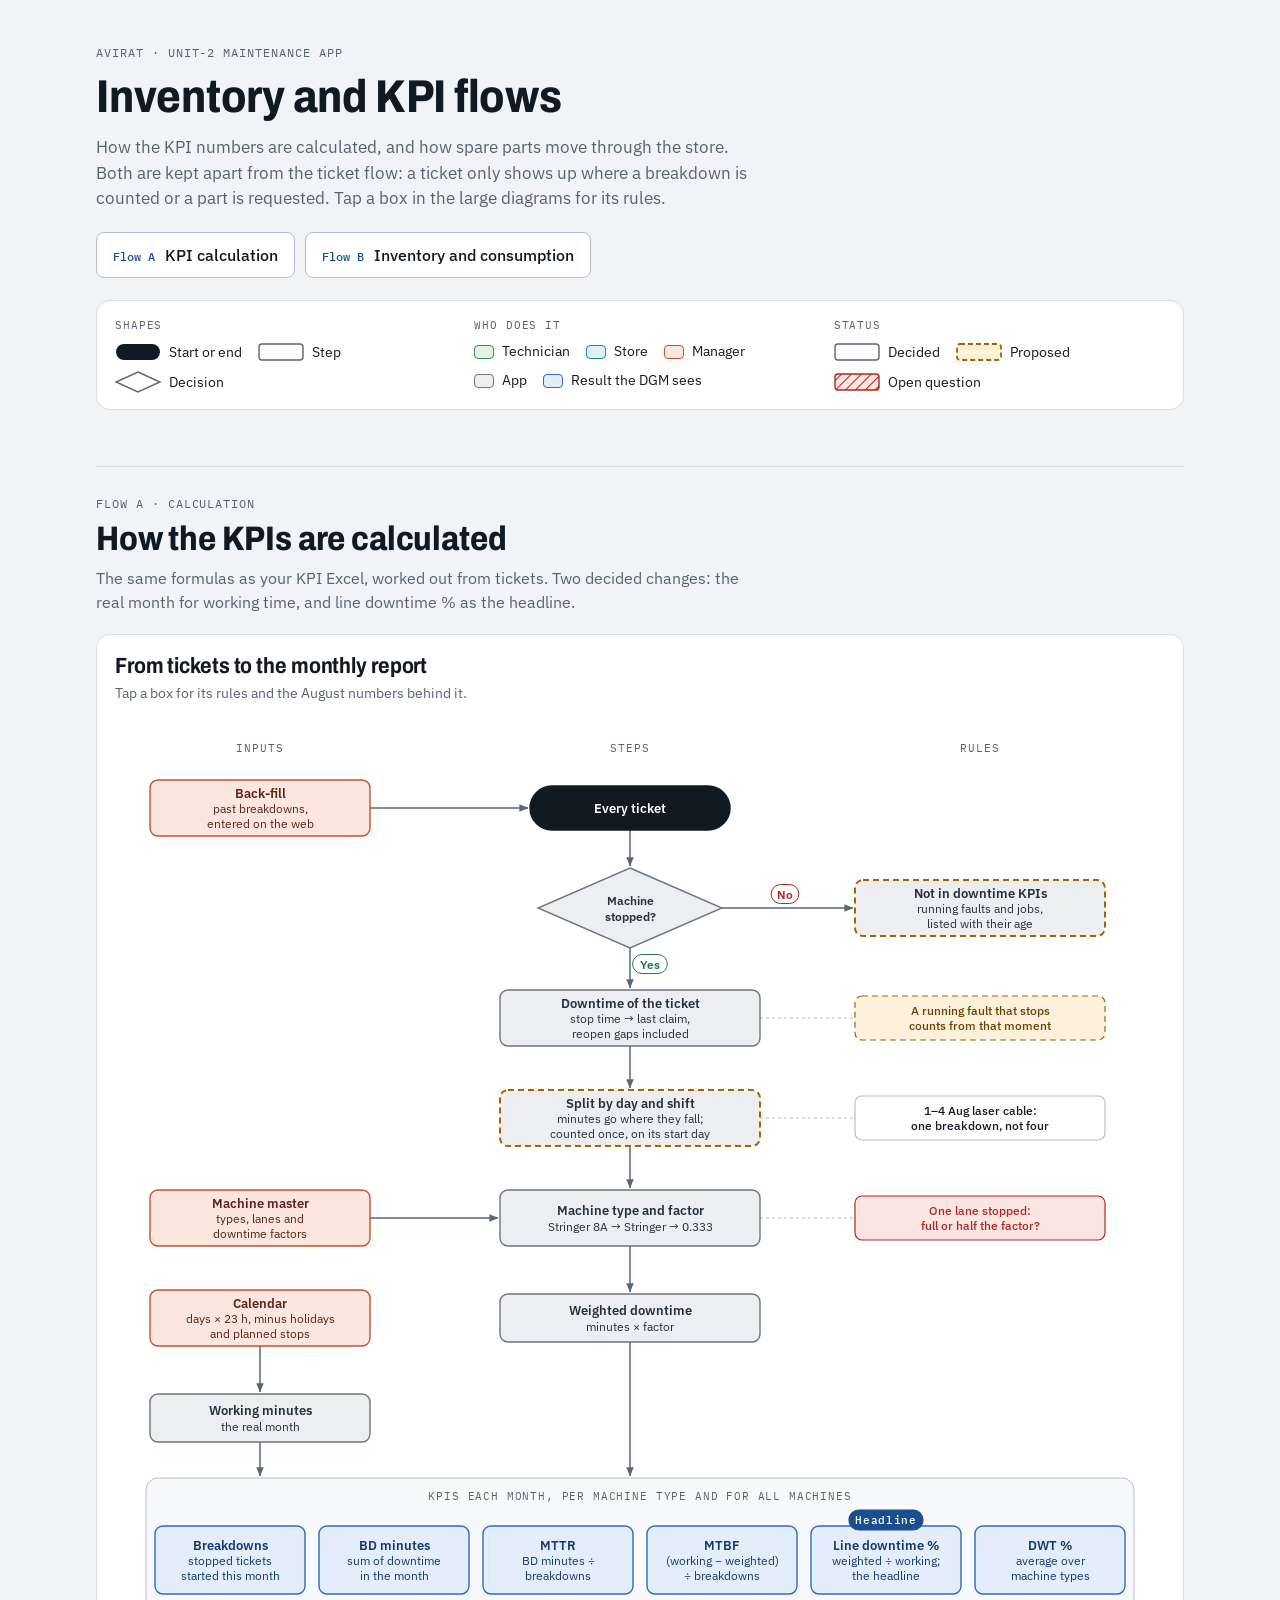
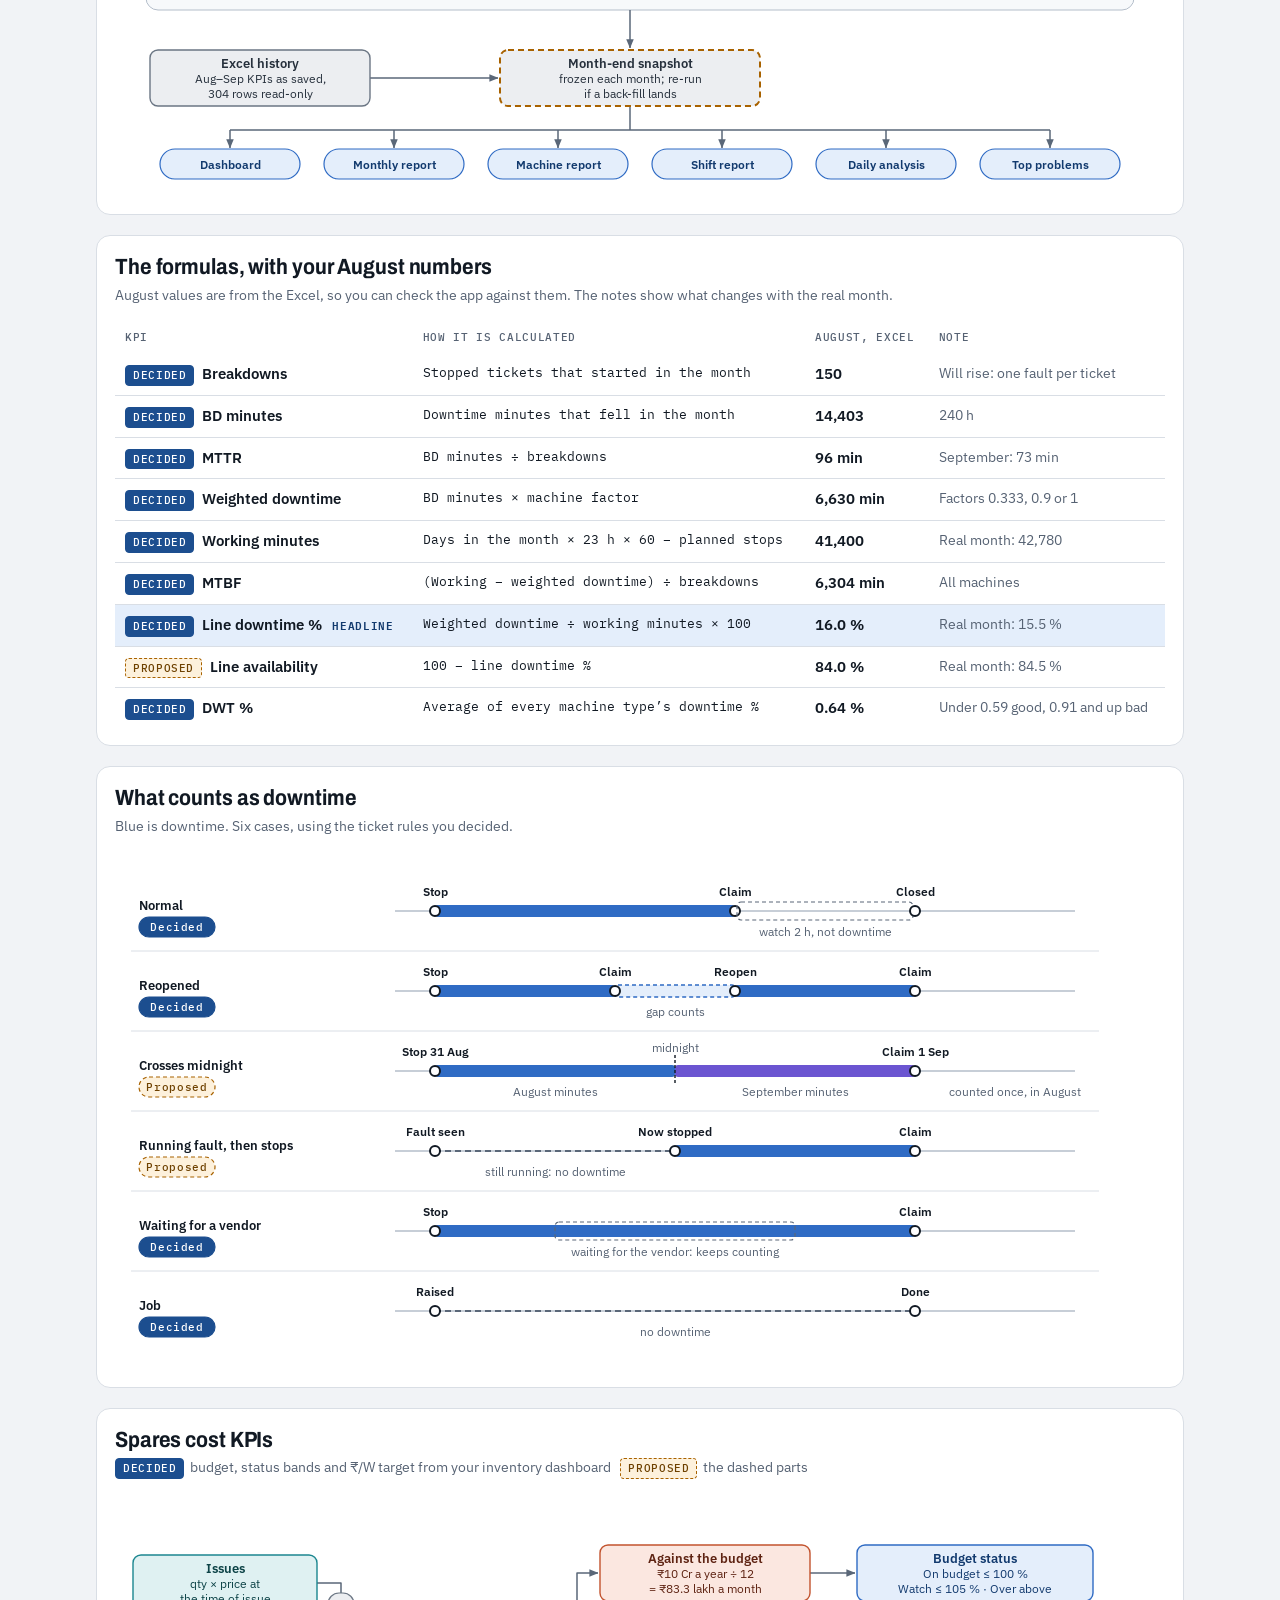
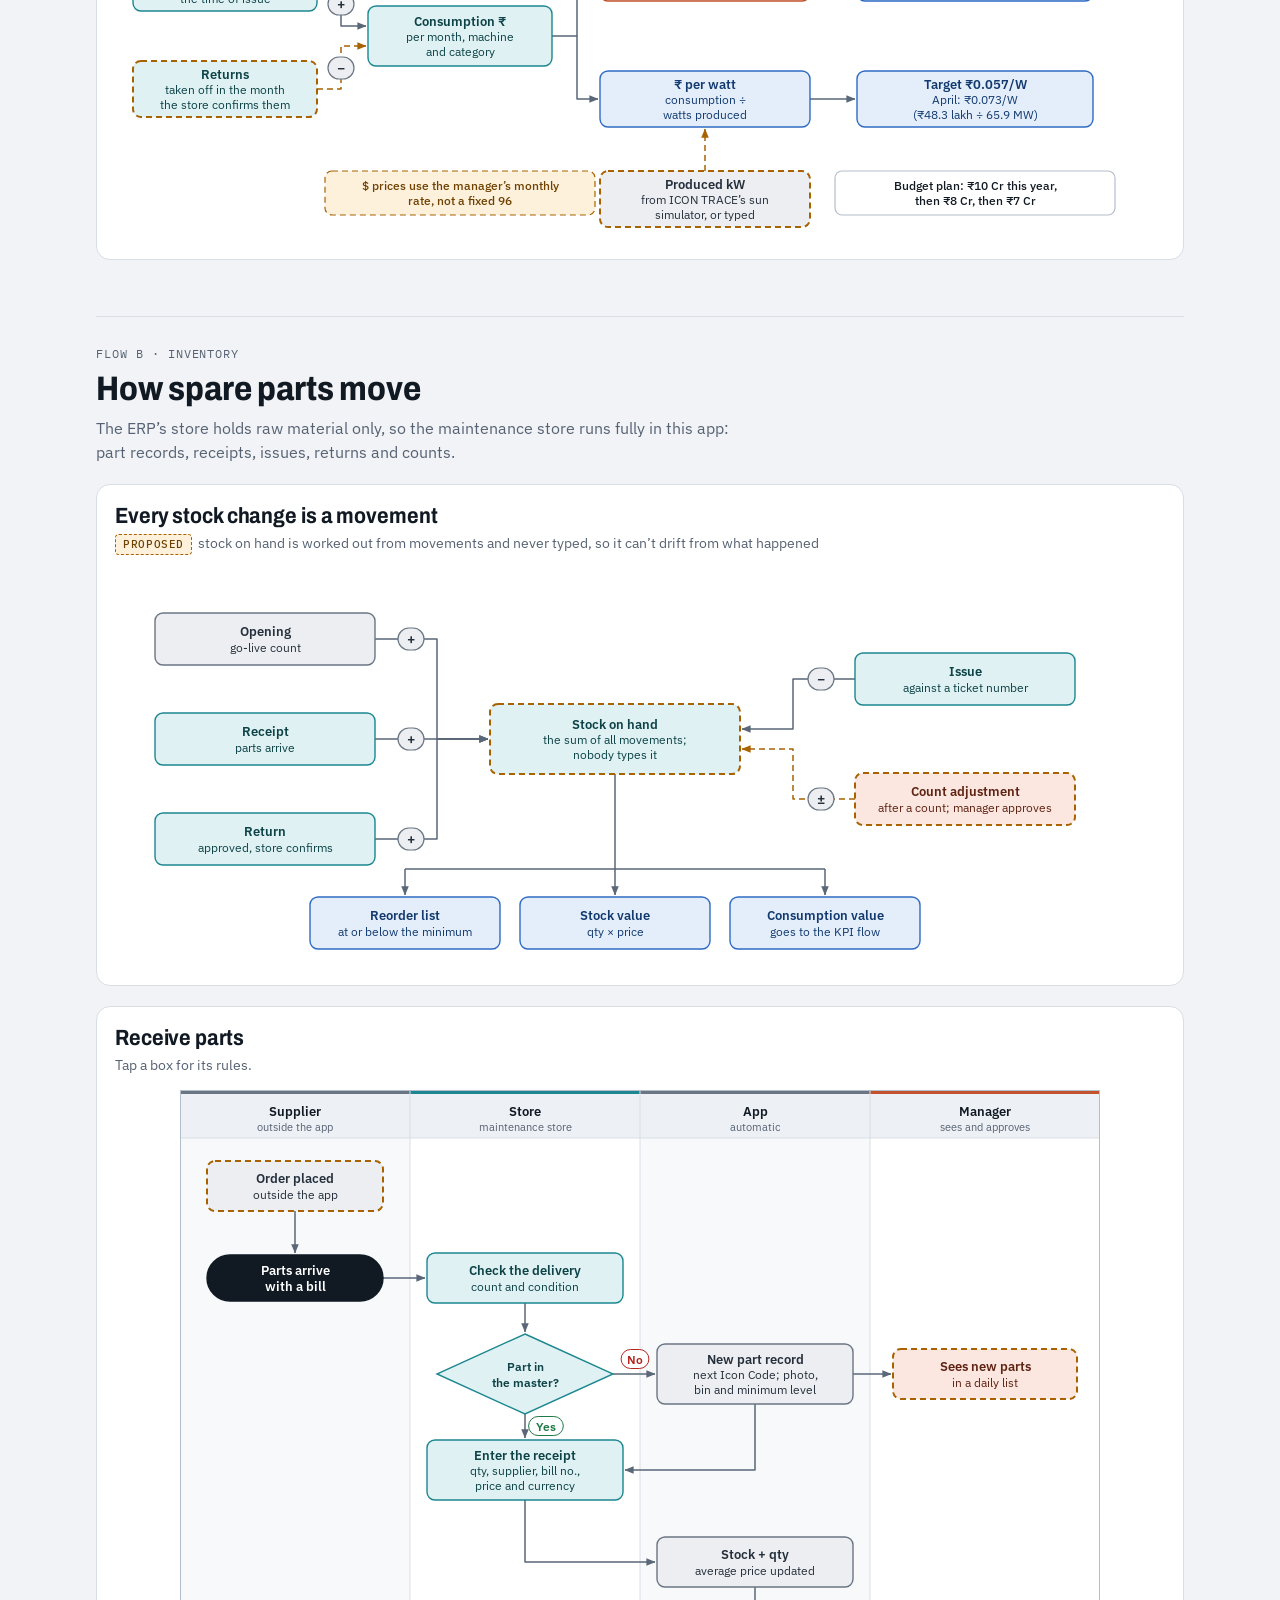
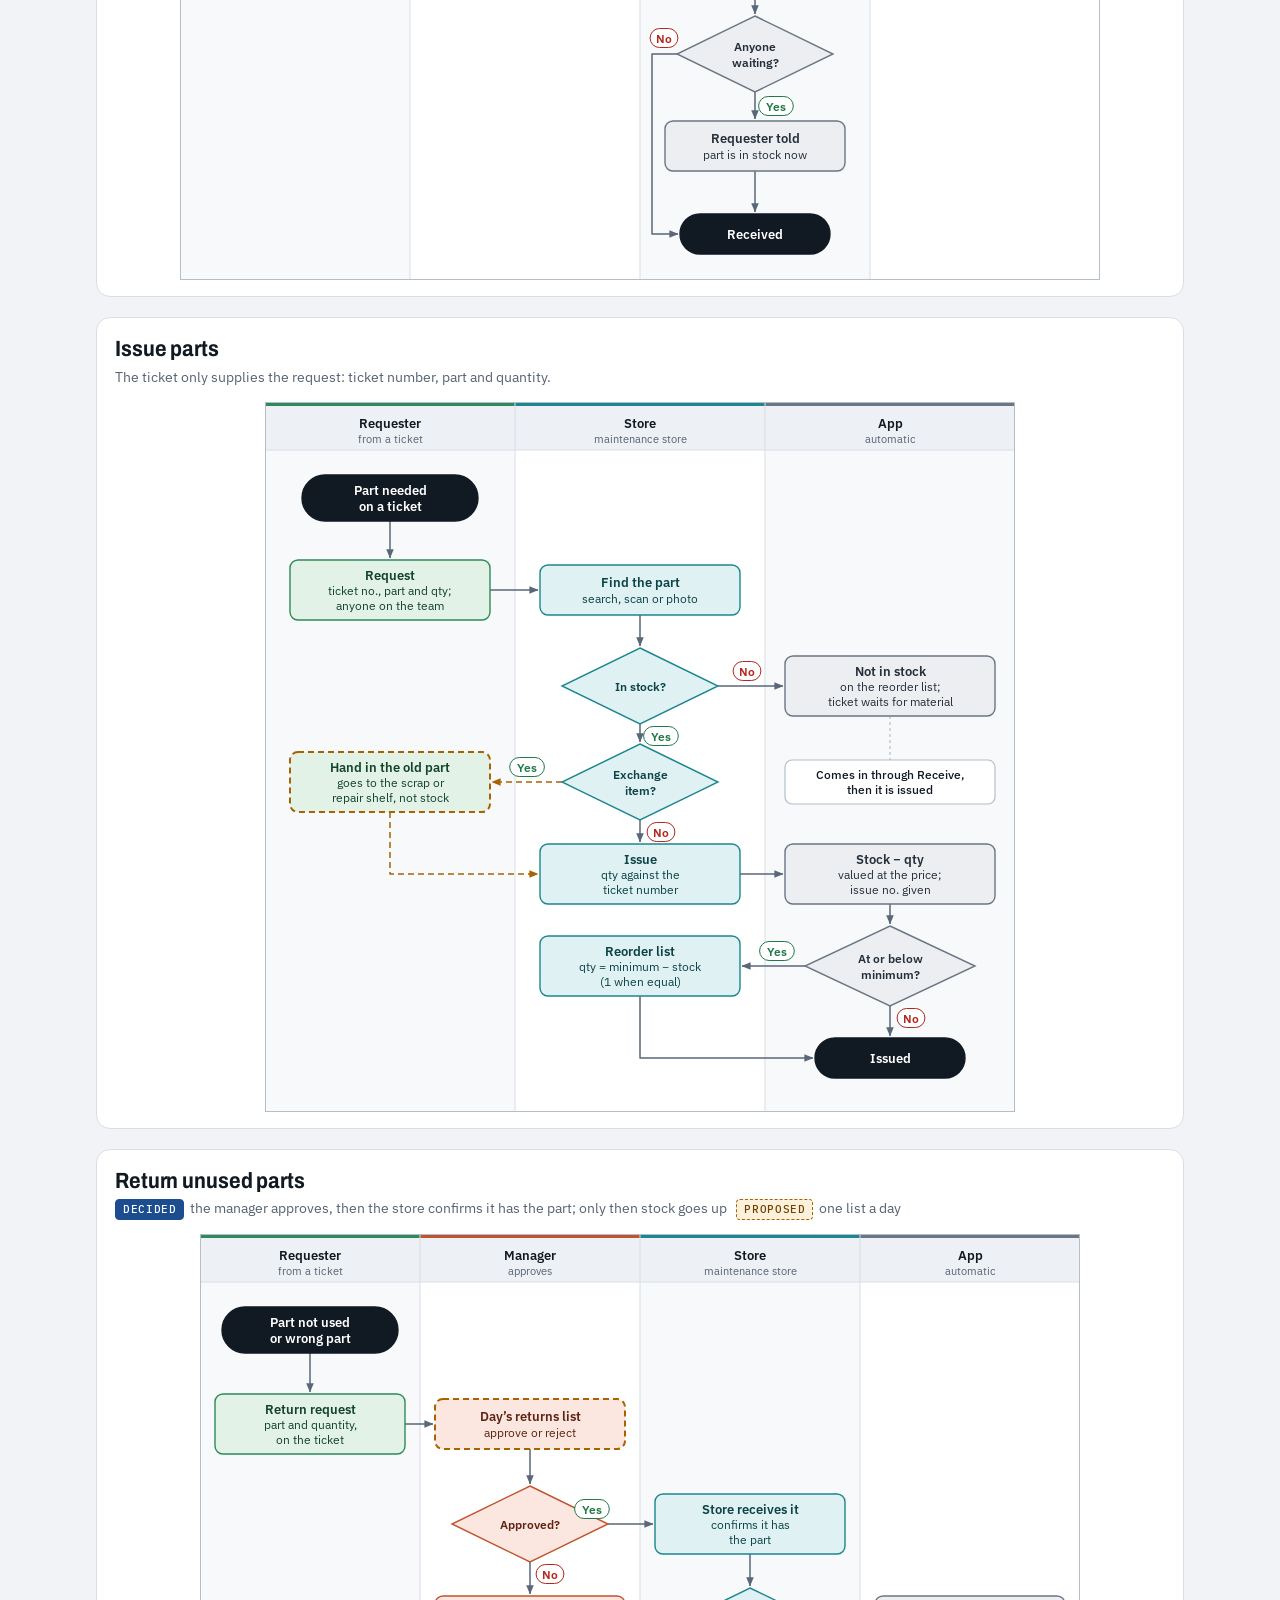
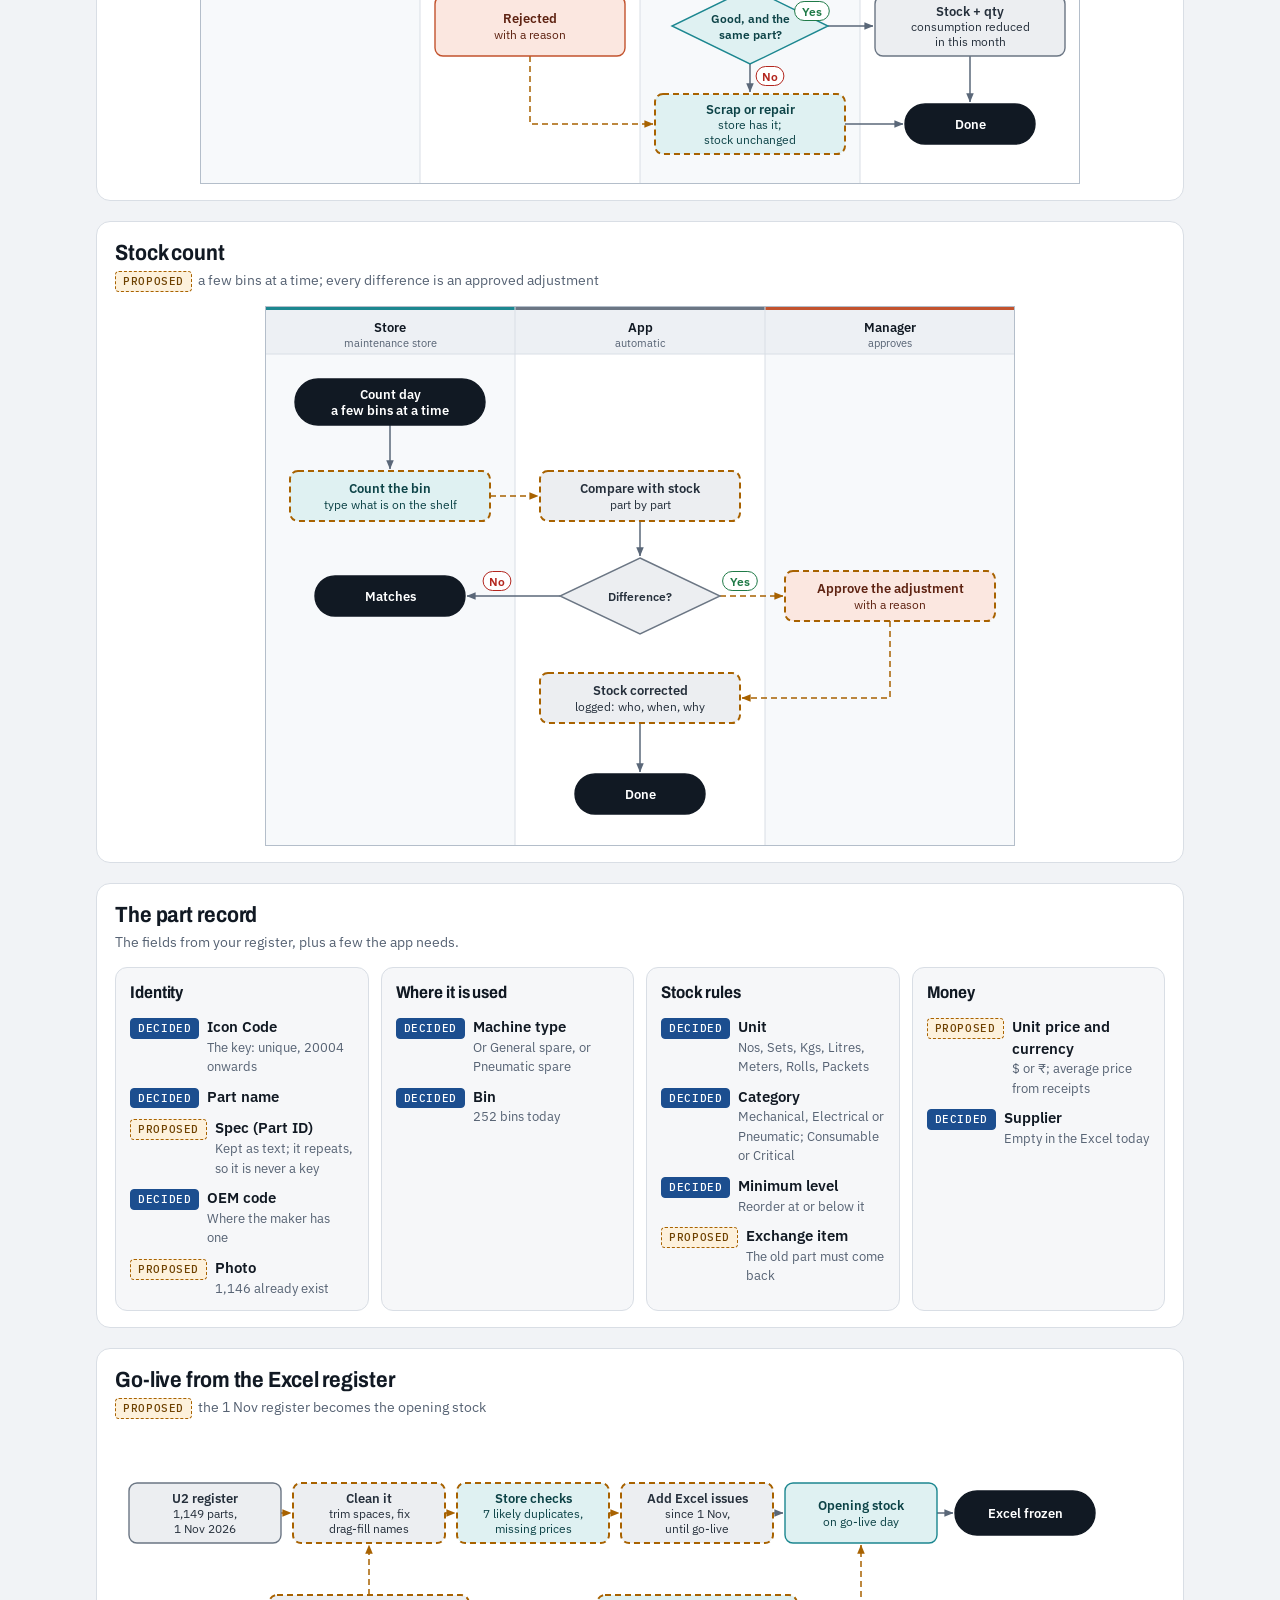
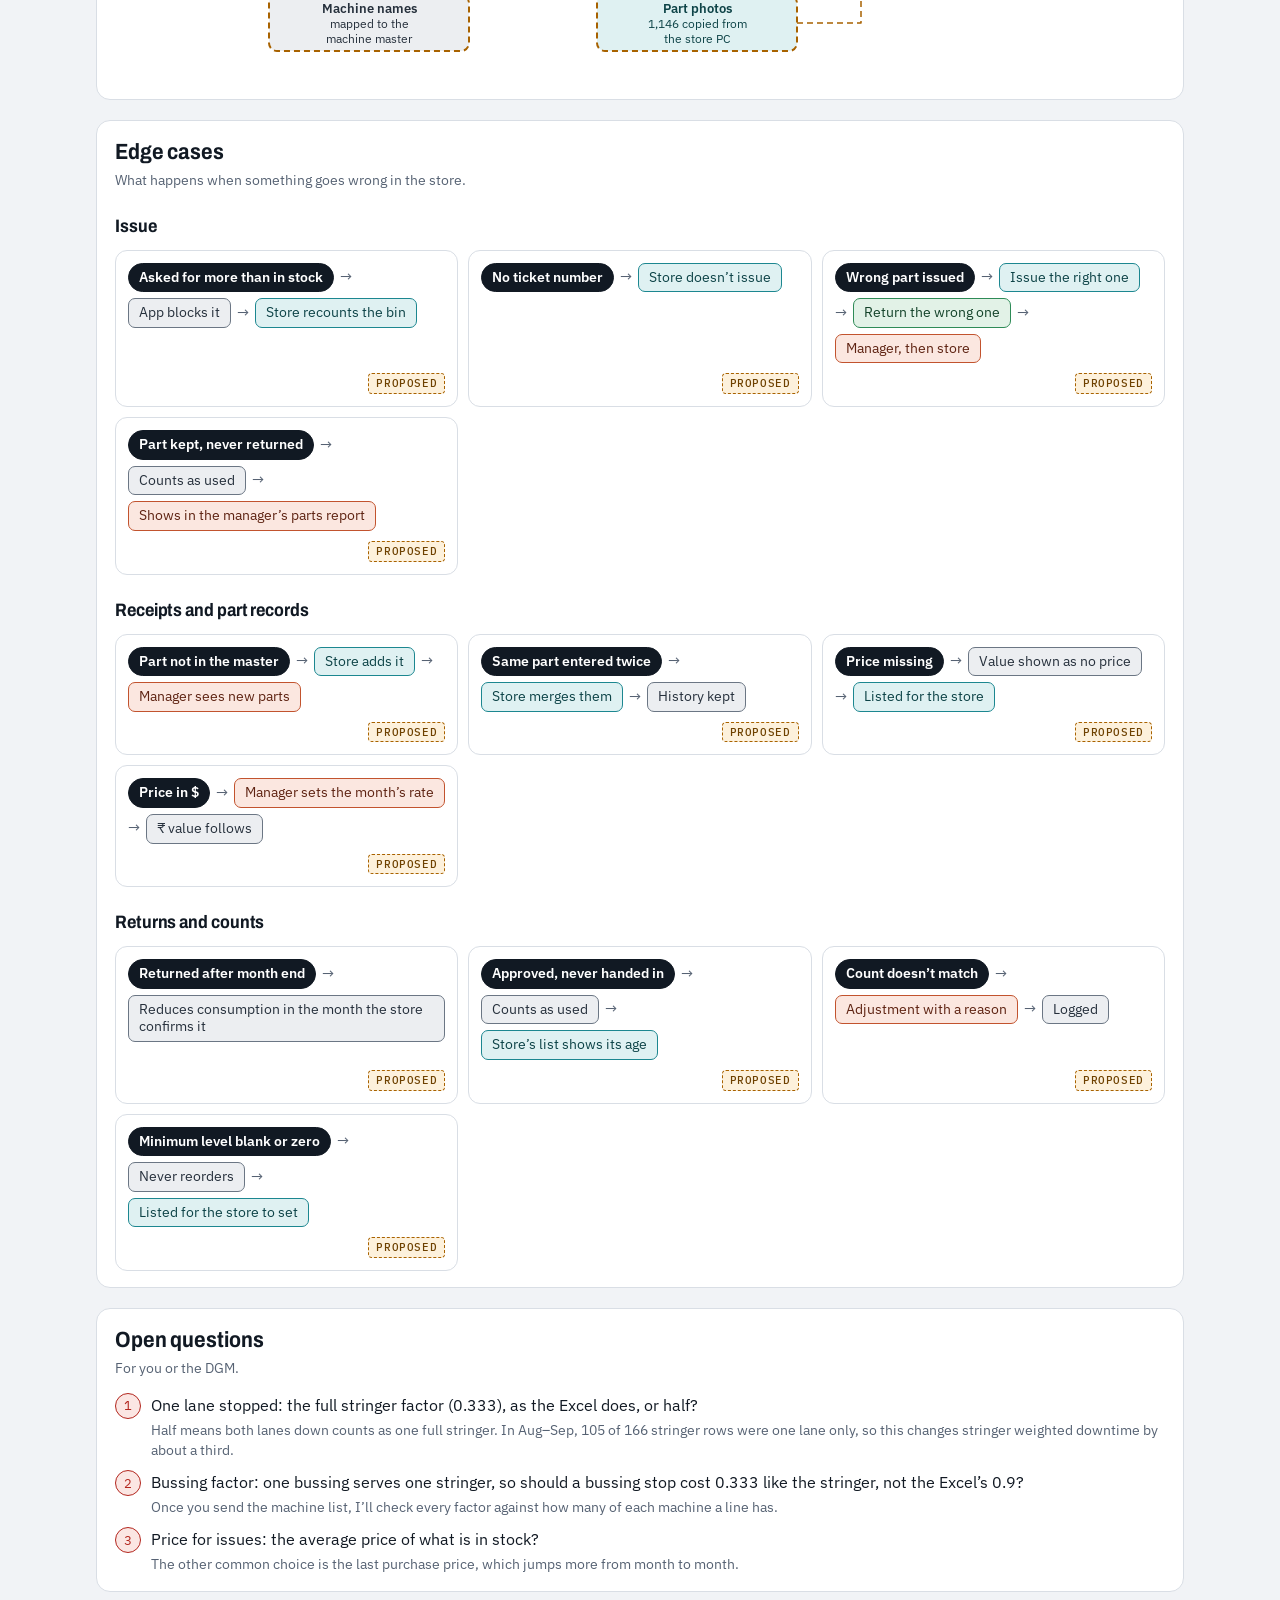
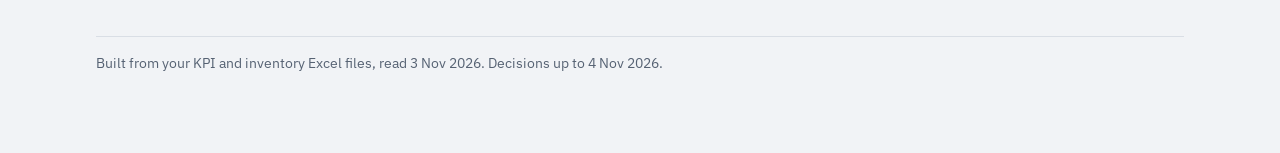
==== commit 4922ff5e: "Record the stage 2 review answers in the docs Docs only, no code. Records Mukesh's answers to the st" ====
--- a/docs/flows/inventory-kpi-flows.html
+++ b/docs/flows/inventory-kpi-flows.html
@@ -338,7 +338,7 @@
 </head>
 <body>
 <svg width="0" height="0" style="position:absolute" aria-hidden="true" focusable="false"><defs><pattern id="lg-h" width="7" height="7" patternUnits="userSpaceOnUse" patternTransform="rotate(45)"><rect class="hb" width="7" height="7"/><line class="hl" x1="0" y1="0" x2="0" y2="7"/></pattern></defs></svg>
-<div class="page"><header><p class="eyebrow">ICON · Unit-2 maintenance app</p><h1>Inventory and KPI flows</h1><p class="lede">How the KPI numbers are calculated, and how spare parts move through the store. Both are kept apart from the ticket flow: a ticket only shows up where a breakdown is counted or a part is requested. Tap a box in the large diagrams for its rules.</p><nav class="jump" aria-label="Jump to a flow"><a href="#flow-a"><span>Flow A</span>KPI calculation</a><a href="#flow-b"><span>Flow B</span>Inventory and consumption</a></nav>
+<div class="page"><header><p class="eyebrow">Avirat · Unit-2 maintenance app</p><h1>Inventory and KPI flows</h1><p class="lede">How the KPI numbers are calculated, and how spare parts move through the store. Both are kept apart from the ticket flow: a ticket only shows up where a breakdown is counted or a part is requested. Tap a box in the large diagrams for its rules.</p><nav class="jump" aria-label="Jump to a flow"><a href="#flow-a"><span>Flow A</span>KPI calculation</a><a href="#flow-b"><span>Flow B</span>Inventory and consumption</a></nav>
 <div class="legend" aria-label="How to read the diagrams">
   <div class="lg"><p class="lg-h">Shapes</p><ul>
     <li><svg class="sw" viewBox="0 0 46 22" aria-hidden="true"><rect class="sw-end" x="1" y="3" width="44" height="16" rx="8"/></svg>Start or end</li>
@@ -358,10 +358,10 @@
     <li><svg class="sw" viewBox="0 0 46 22" aria-hidden="true"><rect class="sw-open" x="1" y="3" width="44" height="16" rx="3" style="fill:url(#lg-h)"/></svg>Open question</li>
   </ul></div>
 </div>
-</header><section class="flow" id="flow-a"><header><p class="eyebrow">Flow A · calculation</p><h2>How the KPIs are calculated</h2><p class="sub">The same formulas as your KPI Excel, worked out from tickets. Two decided changes: the real month for working time, and line downtime % as the headline.</p></header><div class="dcard"><h3>From tickets to the monthly report</h3><p class="cap">Tap a box for its rules and the August numbers behind it.</p><div class="hscroll"><div class="dg-wrap" style="width:1020px"><svg class="dg" width="1020" height="1080" viewBox="0 0 1020 1080" role="img" aria-labelledby="kamain-t kamain-d"><title id="kamain-t">From tickets to the monthly KPI report</title><desc id="kamain-d">Every ticket, including back-filled ones, is checked: only stopped machines count. Downtime runs from the stop time to the last claim, with reopen gaps included. Minutes are split by day and shift, and the breakdown is counted once on its start day. The machine master gives each machine a type and a downtime factor; weighted downtime is minutes times factor. The calendar gives working minutes for the real month. Six KPIs follow each month: breakdowns, breakdown minutes, MTTR, MTBF, line downtime % (the headline, the Excel TDH %) and DWT %. A month-end snapshot is kept, alongside the August and September history from the Excel, and feeds the reports.</desc><defs><marker id="kamain-a" viewBox="0 0 10 10" refX="9.6" refY="5" markerWidth="9" markerHeight="9" markerUnits="userSpaceOnUse" orient="auto"><path class="ah" d="M0,0.8 L10,5 L0,9.2 z"/></marker><marker id="kamain-p" viewBox="0 0 10 10" refX="9.6" refY="5" markerWidth="9" markerHeight="9" markerUnits="userSpaceOnUse" orient="auto"><path class="ah-p" d="M0,0.8 L10,5 L0,9.2 z"/></marker><pattern id="kamain-h" width="7" height="7" patternUnits="userSpaceOnUse" patternTransform="rotate(45)"><rect class="hb" width="7" height="7"/><line class="hl" x1="0" y1="0" x2="0" y2="7"/></pattern></defs><rect class="group" x="16" y="760" width="988" height="132" rx="12"/><line class="e" x1="100" y1="1012" x2="920" y2="1012"/><path class="e" d="M240.0,90.0 L398.0,90.0" marker-end="url(#kamain-a)"/><path class="e" d="M500.0,112.0 L500.0,148.0" marker-end="url(#kamain-a)"/><path class="e" d="M592.0,190.0 L723.0,190.0" marker-end="url(#kamain-a)"/><path class="e" d="M500.0,230.0 L500.0,270.0" marker-end="url(#kamain-a)"/><path class="e lead" d="M630.0,300.0 L725.0,300.0"/><path class="e" d="M500.0,328.0 L500.0,370.0" marker-end="url(#kamain-a)"/><path class="e lead" d="M630.0,400.0 L725.0,400.0"/><path class="e" d="M500.0,428.0 L500.0,470.0" marker-end="url(#kamain-a)"/><path class="e" d="M240.0,500.0 L368.0,500.0" marker-end="url(#kamain-a)"/><path class="e lead" d="M630.0,500.0 L725.0,500.0"/><path class="e" d="M500.0,528.0 L500.0,574.0" marker-end="url(#kamain-a)"/><path class="e" d="M130.0,628.0 L130.0,674.0" marker-end="url(#kamain-a)"/><path class="e" d="M500.0,624.0 L500.0,758.0" marker-end="url(#kamain-a)"/><path class="e" d="M130.0,724.0 L130.0,758.0" marker-end="url(#kamain-a)"/><path class="e" d="M500.0,892.0 L500.0,930.0" marker-end="url(#kamain-a)"/><path class="e" d="M240.0,960.0 L368.0,960.0" marker-end="url(#kamain-a)"/><path class="e" d="M500.0,988.0 L500.0,1012.0"/><path class="e" d="M100.0,1012.0 L100.0,1030.0" marker-end="url(#kamain-a)"/><path class="e" d="M264.0,1012.0 L264.0,1030.0" marker-end="url(#kamain-a)"/><path class="e" d="M428.0,1012.0 L428.0,1030.0" marker-end="url(#kamain-a)"/><path class="e" d="M592.0,1012.0 L592.0,1030.0" marker-end="url(#kamain-a)"/><path class="e" d="M756.0,1012.0 L756.0,1030.0" marker-end="url(#kamain-a)"/><path class="e" d="M920.0,1012.0 L920.0,1030.0" marker-end="url(#kamain-a)"/><g class="n r-coral k-box" data-k="k_back" tabindex="0" role="button" aria-label="Back-fill past breakdowns, entered on the web"><rect class="shape" x="20.0" y="62.0" width="220" height="56" rx="8"/><text class="t" x="130.0" y="75.5" text-anchor="middle" dominant-baseline="central">Back-fill</text><text class="s" x="130.0" y="90.8" text-anchor="middle" dominant-baseline="central">past breakdowns,</text><text class="s" x="130.0" y="105.2" text-anchor="middle" dominant-baseline="central">entered on the web</text></g><g class="n r-gray k-oval end" data-k="k_start" tabindex="0" role="button" aria-label="Every ticket"><rect class="shape" x="400.0" y="68.0" width="200" height="44" rx="22.0"/><text class="t" x="500.0" y="90.0" text-anchor="middle" dominant-baseline="central">Every ticket</text></g><g class="n r-gray k-dia" data-k="k_stop" tabindex="0" role="button" aria-label="Machine stopped?"><polygon class="shape" points="500.0,150.0 592.0,190.0 500.0,230.0 408.0,190.0"/><text class="td" x="500.0" y="182.0" text-anchor="middle" dominant-baseline="central">Machine</text><text class="td" x="500.0" y="198.0" text-anchor="middle" dominant-baseline="central">stopped?</text></g><g class="n r-gray k-box prop" data-k="k_out" tabindex="0" role="button" aria-label="Not in downtime KPIs running faults and jobs, listed with their age"><rect class="shape" x="725.0" y="162.0" width="250" height="56" rx="8"/><text class="t" x="850.0" y="175.5" text-anchor="middle" dominant-baseline="central">Not in downtime KPIs</text><text class="s" x="850.0" y="190.8" text-anchor="middle" dominant-baseline="central">running faults and jobs,</text><text class="s" x="850.0" y="205.2" text-anchor="middle" dominant-baseline="central">listed with their age</text></g><g class="n r-gray k-box" data-k="k_down" tabindex="0" role="button" aria-label="Downtime of the ticket stop time → last claim, reopen gaps included"><rect class="shape" x="370.0" y="272.0" width="260" height="56" rx="8"/><text class="t" x="500.0" y="285.5" text-anchor="middle" dominant-baseline="central">Downtime of the ticket</text><text class="s" x="500.0" y="300.8" text-anchor="middle" dominant-baseline="central">stop time → last claim,</text><text class="s" x="500.0" y="315.2" text-anchor="middle" dominant-baseline="central">reopen gaps included</text></g><g class="n r-gray k-box prop" data-k="k_split" tabindex="0" role="button" aria-label="Split by day and shift minutes go where they fall; counted once, on its start day"><rect class="shape" x="370.0" y="372.0" width="260" height="56" rx="8"/><text class="t" x="500.0" y="385.5" text-anchor="middle" dominant-baseline="central">Split by day and shift</text><text class="s" x="500.0" y="400.8" text-anchor="middle" dominant-baseline="central">minutes go where they fall;</text><text class="s" x="500.0" y="415.2" text-anchor="middle" dominant-baseline="central">counted once, on its start day</text></g><g class="n r-coral k-box" data-k="k_master" tabindex="0" role="button" aria-label="Machine master types, lanes and downtime factors"><rect class="shape" x="20.0" y="472.0" width="220" height="56" rx="8"/><text class="t" x="130.0" y="485.5" text-anchor="middle" dominant-baseline="central">Machine master</text><text class="s" x="130.0" y="500.8" text-anchor="middle" dominant-baseline="central">types, lanes and</text><text class="s" x="130.0" y="515.2" text-anchor="middle" dominant-baseline="central">downtime factors</text></g><g class="n r-gray k-box" data-k="k_type" tabindex="0" role="button" aria-label="Machine type and factor Stringer 8A → Stringer → 0.333"><rect class="shape" x="370.0" y="472.0" width="260" height="56" rx="8"/><text class="t" x="500.0" y="492.8" text-anchor="middle" dominant-baseline="central">Machine type and factor</text><text class="s" x="500.0" y="508.0" text-anchor="middle" dominant-baseline="central">Stringer 8A → Stringer → 0.333</text></g><g class="n r-gray k-box" data-k="k_weight" tabindex="0" role="button" aria-label="Weighted downtime minutes × factor"><rect class="shape" x="370.0" y="576.0" width="260" height="48" rx="8"/><text class="t" x="500.0" y="592.8" text-anchor="middle" dominant-baseline="central">Weighted downtime</text><text class="s" x="500.0" y="608.0" text-anchor="middle" dominant-baseline="central">minutes × factor</text></g><g class="n r-coral k-box" data-k="k_cal" tabindex="0" role="button" aria-label="Calendar days × 23 h, minus holidays and planned stops"><rect class="shape" x="20.0" y="572.0" width="220" height="56" rx="8"/><text class="t" x="130.0" y="585.5" text-anchor="middle" dominant-baseline="central">Calendar</text><text class="s" x="130.0" y="600.8" text-anchor="middle" dominant-baseline="central">days × 23 h, minus holidays</text><text class="s" x="130.0" y="615.2" text-anchor="middle" dominant-baseline="central">and planned stops</text></g><g class="n r-gray k-box" data-k="k_work" tabindex="0" role="button" aria-label="Working minutes the real month"><rect class="shape" x="20.0" y="676.0" width="220" height="48" rx="8"/><text class="t" x="130.0" y="692.8" text-anchor="middle" dominant-baseline="central">Working minutes</text><text class="s" x="130.0" y="708.0" text-anchor="middle" dominant-baseline="central">the real month</text></g><g class="n r-blue k-box" data-k="k_n" tabindex="0" role="button" aria-label="Breakdowns stopped tickets started this month"><rect class="shape" x="25.0" y="808.0" width="150" height="68" rx="8"/><text class="t" x="100.0" y="827.5" text-anchor="middle" dominant-baseline="central">Breakdowns</text><text class="s" x="100.0" y="842.8" text-anchor="middle" dominant-baseline="central">stopped tickets</text><text class="s" x="100.0" y="857.2" text-anchor="middle" dominant-baseline="central">started this month</text></g><g class="n r-blue k-box" data-k="k_min" tabindex="0" role="button" aria-label="BD minutes sum of downtime in the month"><rect class="shape" x="189.0" y="808.0" width="150" height="68" rx="8"/><text class="t" x="264.0" y="827.5" text-anchor="middle" dominant-baseline="central">BD minutes</text><text class="s" x="264.0" y="842.8" text-anchor="middle" dominant-baseline="central">sum of downtime</text><text class="s" x="264.0" y="857.2" text-anchor="middle" dominant-baseline="central">in the month</text></g><g class="n r-blue k-box" data-k="k_mttr" tabindex="0" role="button" aria-label="MTTR BD minutes ÷ breakdowns"><rect class="shape" x="353.0" y="808.0" width="150" height="68" rx="8"/><text class="t" x="428.0" y="827.5" text-anchor="middle" dominant-baseline="central">MTTR</text><text class="s" x="428.0" y="842.8" text-anchor="middle" dominant-baseline="central">BD minutes ÷</text><text class="s" x="428.0" y="857.2" text-anchor="middle" dominant-baseline="central">breakdowns</text></g><g class="n r-blue k-box" data-k="k_mtbf" tabindex="0" role="button" aria-label="MTBF (working − weighted) ÷ breakdowns"><rect class="shape" x="517.0" y="808.0" width="150" height="68" rx="8"/><text class="t" x="592.0" y="827.5" text-anchor="middle" dominant-baseline="central">MTBF</text><text class="s" x="592.0" y="842.8" text-anchor="middle" dominant-baseline="central">(working − weighted)</text><text class="s" x="592.0" y="857.2" text-anchor="middle" dominant-baseline="central">÷ breakdowns</text></g><g class="n r-blue k-box" data-k="k_line" tabindex="0" role="button" aria-label="Line downtime % weighted ÷ working; the headline"><rect class="shape" x="681.0" y="808.0" width="150" height="68" rx="8"/><text class="t" x="756.0" y="827.5" text-anchor="middle" dominant-baseline="central">Line downtime %</text><text class="s" x="756.0" y="842.8" text-anchor="middle" dominant-baseline="central">weighted ÷ working;</text><text class="s" x="756.0" y="857.2" text-anchor="middle" dominant-baseline="central">the headline</text></g><g class="n r-blue k-box" data-k="k_dwt" tabindex="0" role="button" aria-label="DWT % average over machine types"><rect class="shape" x="845.0" y="808.0" width="150" height="68" rx="8"/><text class="t" x="920.0" y="827.5" text-anchor="middle" dominant-baseline="central">DWT %</text><text class="s" x="920.0" y="842.8" text-anchor="middle" dominant-baseline="central">average over</text><text class="s" x="920.0" y="857.2" text-anchor="middle" dominant-baseline="central">machine types</text></g><g class="n r-gray k-box prop" data-k="k_snap" tabindex="0" role="button" aria-label="Month-end snapshot frozen each month; re-run if a back-fill lands"><rect class="shape" x="370.0" y="932.0" width="260" height="56" rx="8"/><text class="t" x="500.0" y="945.5" text-anchor="middle" dominant-baseline="central">Month-end snapshot</text><text class="s" x="500.0" y="960.8" text-anchor="middle" dominant-baseline="central">frozen each month; re-run</text><text class="s" x="500.0" y="975.2" text-anchor="middle" dominant-baseline="central">if a back-fill lands</text></g><g class="n r-gray k-box" data-k="k_hist" tabindex="0" role="button" aria-label="Excel history Aug–Sep KPIs as saved, 304 rows read-only"><rect class="shape" x="20.0" y="932.0" width="220" height="56" rx="8"/><text class="t" x="130.0" y="945.5" text-anchor="middle" dominant-baseline="central">Excel history</text><text class="s" x="130.0" y="960.8" text-anchor="middle" dominant-baseline="central">Aug–Sep KPIs as saved,</text><text class="s" x="130.0" y="975.2" text-anchor="middle" dominant-baseline="central">304 rows read-only</text></g><text class="cap" x="130.0" y="30.0" text-anchor="middle" dominant-baseline="central">INPUTS</text><text class="cap" x="500.0" y="30.0" text-anchor="middle" dominant-baseline="central">STEPS</text><text class="cap" x="850.0" y="30.0" text-anchor="middle" dominant-baseline="central">RULES</text><g class="el no"><rect x="641.1" y="166.5" width="27.8" height="19" rx="9.5"/><text x="655.0" y="176.0" text-anchor="middle" dominant-baseline="central">No</text></g><g class="el yes"><rect x="502.6" y="236.5" width="34.7" height="19" rx="9.5"/><text x="520.0" y="246.0" text-anchor="middle" dominant-baseline="central">Yes</text></g><g class="note prop"><rect x="725.0" y="278.0" width="250" height="44" rx="7"/><text class="nt" x="850.0" y="292.5" text-anchor="middle" dominant-baseline="central">A running fault that stops</text><text class="nt" x="850.0" y="307.5" text-anchor="middle" dominant-baseline="central">counts from that moment</text></g><g class="note plain"><rect x="725.0" y="378.0" width="250" height="44" rx="7"/><text class="nt" x="850.0" y="392.5" text-anchor="middle" dominant-baseline="central">1–4 Aug laser cable:</text><text class="nt" x="850.0" y="407.5" text-anchor="middle" dominant-baseline="central">one breakdown, not four</text></g><g class="note open"><rect x="725.0" y="478.0" width="250" height="44" rx="7"/><text class="nt" x="850.0" y="492.5" text-anchor="middle" dominant-baseline="central">One lane stopped:</text><text class="nt" x="850.0" y="507.5" text-anchor="middle" dominant-baseline="central">full or half the factor?</text></g><text class="cap" x="510.0" y="778.0" text-anchor="middle" dominant-baseline="central">KPIS EACH MONTH, PER MACHINE TYPE AND FOR ALL MACHINES</text><g class="chip r-dec"><rect x="719.0" y="792.0" width="74" height="20" rx="10.0"/><text x="756.0" y="802.0" text-anchor="middle" dominant-baseline="central">Headline</text></g><g class="chip r-blue"><rect x="30.0" y="1031.0" width="140" height="30" rx="15.0"/><text x="100.0" y="1046.0" text-anchor="middle" dominant-baseline="central">Dashboard</text></g><g class="chip r-blue"><rect x="194.0" y="1031.0" width="140" height="30" rx="15.0"/><text x="264.0" y="1046.0" text-anchor="middle" dominant-baseline="central">Monthly report</text></g><g class="chip r-blue"><rect x="358.0" y="1031.0" width="140" height="30" rx="15.0"/><text x="428.0" y="1046.0" text-anchor="middle" dominant-baseline="central">Machine report</text></g><g class="chip r-blue"><rect x="522.0" y="1031.0" width="140" height="30" rx="15.0"/><text x="592.0" y="1046.0" text-anchor="middle" dominant-baseline="central">Shift report</text></g><g class="chip r-blue"><rect x="686.0" y="1031.0" width="140" height="30" rx="15.0"/><text x="756.0" y="1046.0" text-anchor="middle" dominant-baseline="central">Daily analysis</text></g><g class="chip r-blue"><rect x="850.0" y="1031.0" width="140" height="30" rx="15.0"/><text x="920.0" y="1046.0" text-anchor="middle" dominant-baseline="central">Top problems</text></g></svg><div class="pop" hidden role="dialog" aria-live="polite"></div></div></div><p class="swipe w1020">Swipe sideways to see the whole diagram →</p></div><div class="dcard"><h3>The formulas, with your August numbers</h3><p class="cap">August values are from the Excel, so you can check the app against them. The notes show what changes with the real month.</p><div class="hscroll"><table class="ft"><thead><tr><th scope="col">KPI</th><th scope="col">How it is calculated</th><th scope="col">August, Excel</th><th scope="col">Note</th></tr></thead><tbody><tr><th scope="row"><span class="tag tag-d">Decided</span>Breakdowns</th><td class="f">Stopped tickets that started in the month</td><td class="v">150</td><td class="nt">Will rise: one fault per ticket</td></tr><tr><th scope="row"><span class="tag tag-d">Decided</span>BD minutes</th><td class="f">Downtime minutes that fell in the month</td><td class="v">14,403</td><td class="nt">240 h</td></tr><tr><th scope="row"><span class="tag tag-d">Decided</span>MTTR</th><td class="f">BD minutes ÷ breakdowns</td><td class="v">96 min</td><td class="nt">September: 73 min</td></tr><tr><th scope="row"><span class="tag tag-d">Decided</span>Weighted downtime</th><td class="f">BD minutes × machine factor</td><td class="v">6,630 min</td><td class="nt">Factors 0.333, 0.9 or 1</td></tr><tr><th scope="row"><span class="tag tag-d">Decided</span>Working minutes</th><td class="f">Days in the month × 23 h × 60 − planned stops</td><td class="v">41,400</td><td class="nt">Real month: 42,780</td></tr><tr><th scope="row"><span class="tag tag-d">Decided</span>MTBF</th><td class="f">(Working − weighted downtime) ÷ breakdowns</td><td class="v">6,304 min</td><td class="nt">All machines</td></tr><tr class="hl"><th scope="row"><span class="tag tag-d">Decided</span>Line downtime % <span class="hd">Headline</span></th><td class="f">Weighted downtime ÷ working minutes × 100</td><td class="v">16.0 %</td><td class="nt">Real month: 15.5 %</td></tr><tr><th scope="row"><span class="tag tag-p">Proposed</span>Line availability</th><td class="f">100 − line downtime %</td><td class="v">84.0 %</td><td class="nt">Real month: 84.5 %</td></tr><tr><th scope="row"><span class="tag tag-d">Decided</span>DWT %</th><td class="f">Average of every machine type’s downtime %</td><td class="v">0.64 %</td><td class="nt">Under 0.59 good, 0.91 and up bad</td></tr></tbody></table></div></div><div class="dcard"><h3>What counts as downtime</h3><p class="cap">Blue is downtime. Six cases, using the ticket rules you decided.</p><div class="hscroll"><div style="min-width:760px"><svg class="dg" width="100%" style="max-width:1000px" viewBox="0 0 1000 520" role="img" aria-labelledby="kacases-t kacases-d"><title id="kacases-t">What counts as downtime</title><desc id="kacases-d">Six cases on a timeline. Normal: downtime runs from the stop to the claim; the 2 hour watch after it is not downtime. Reopened: the gap between the claim and the reopen counts. Crossing midnight or a month end: minutes go to the day and month they fall in, and the breakdown is counted once on its start day. A running fault that stops counts from the stop. A vendor or planned-stop wait keeps counting. A job has no downtime.</desc><defs><marker id="kacases-a" viewBox="0 0 10 10" refX="9.6" refY="5" markerWidth="9" markerHeight="9" markerUnits="userSpaceOnUse" orient="auto"><path class="ah" d="M0,0.8 L10,5 L0,9.2 z"/></marker><marker id="kacases-p" viewBox="0 0 10 10" refX="9.6" refY="5" markerWidth="9" markerHeight="9" markerUnits="userSpaceOnUse" orient="auto"><path class="ah-p" d="M0,0.8 L10,5 L0,9.2 z"/></marker><pattern id="kacases-h" width="7" height="7" patternUnits="userSpaceOnUse" patternTransform="rotate(45)"><rect class="hb" width="7" height="7"/><line class="hl" x1="0" y1="0" x2="0" y2="7"/></pattern></defs><line class="tl" x1="280" y1="60" x2="960" y2="60"/><line class="sep" x1="16" y1="100" x2="984" y2="100"/><line class="tl" x1="280" y1="140" x2="960" y2="140"/><line class="sep" x1="16" y1="180" x2="984" y2="180"/><line class="tl" x1="280" y1="220" x2="960" y2="220"/><line class="sep" x1="16" y1="260" x2="984" y2="260"/><line class="tl" x1="280" y1="300" x2="960" y2="300"/><line class="sep" x1="16" y1="340" x2="984" y2="340"/><line class="tl" x1="280" y1="380" x2="960" y2="380"/><line class="sep" x1="16" y1="420" x2="984" y2="420"/><line class="tl" x1="280" y1="460" x2="960" y2="460"/><text class="lh" x="24.0" y="54.0" text-anchor="start" dominant-baseline="central">Normal</text><g class="chip r-dec"><rect x="24.0" y="66.0" width="76" height="20" rx="10.0"/><text x="62.0" y="76.0" text-anchor="middle" dominant-baseline="central">Decided</text></g><text class="lh" x="24.0" y="134.0" text-anchor="start" dominant-baseline="central">Reopened</text><g class="chip r-dec"><rect x="24.0" y="146.0" width="76" height="20" rx="10.0"/><text x="62.0" y="156.0" text-anchor="middle" dominant-baseline="central">Decided</text></g><text class="lh" x="24.0" y="214.0" text-anchor="start" dominant-baseline="central">Crosses midnight</text><g class="chip r-prop"><rect x="24.0" y="226.0" width="76" height="20" rx="10.0"/><text x="62.0" y="236.0" text-anchor="middle" dominant-baseline="central">Proposed</text></g><text class="lh" x="24.0" y="294.0" text-anchor="start" dominant-baseline="central">Running fault, then stops</text><g class="chip r-prop"><rect x="24.0" y="306.0" width="76" height="20" rx="10.0"/><text x="62.0" y="316.0" text-anchor="middle" dominant-baseline="central">Proposed</text></g><text class="lh" x="24.0" y="374.0" text-anchor="start" dominant-baseline="central">Waiting for a vendor</text><g class="chip r-dec"><rect x="24.0" y="386.0" width="76" height="20" rx="10.0"/><text x="62.0" y="396.0" text-anchor="middle" dominant-baseline="central">Decided</text></g><text class="lh" x="24.0" y="454.0" text-anchor="start" dominant-baseline="central">Job</text><g class="chip r-dec"><rect x="24.0" y="466.0" width="76" height="20" rx="10.0"/><text x="62.0" y="476.0" text-anchor="middle" dominant-baseline="central">Decided</text></g><rect class="bar r-blue" x="320" y="54" width="300" height="12" rx="3"/><circle class="evt" cx="320" cy="60" r="5"/><text class="evl" x="320.0" y="40.0" text-anchor="middle" dominant-baseline="central">Stop</text><circle class="evt" cx="620" cy="60" r="5"/><text class="evl" x="620.0" y="40.0" text-anchor="middle" dominant-baseline="central">Claim</text><rect class="win" x="622" y="51" width="176" height="18" rx="4"/><text class="small" x="710.0" y="80.0" text-anchor="middle" dominant-baseline="central">watch 2 h, not downtime</text><circle class="evt" cx="800" cy="60" r="5"/><text class="evl" x="800.0" y="40.0" text-anchor="middle" dominant-baseline="central">Closed</text><rect class="bar r-blue" x="320" y="134" width="180" height="12" rx="3"/><rect class="bar gapc" x="500" y="134" width="120" height="12" rx="3"/><rect class="bar r-blue" x="620" y="134" width="180" height="12" rx="3"/><circle class="evt" cx="320" cy="140" r="5"/><text class="evl" x="320.0" y="120.0" text-anchor="middle" dominant-baseline="central">Stop</text><circle class="evt" cx="500" cy="140" r="5"/><text class="evl" x="500.0" y="120.0" text-anchor="middle" dominant-baseline="central">Claim</text><circle class="evt" cx="620" cy="140" r="5"/><text class="evl" x="620.0" y="120.0" text-anchor="middle" dominant-baseline="central">Reopen</text><circle class="evt" cx="800" cy="140" r="5"/><text class="evl" x="800.0" y="120.0" text-anchor="middle" dominant-baseline="central">Claim</text><text class="small" x="560.0" y="160.0" text-anchor="middle" dominant-baseline="central">gap counts</text><rect class="bar r-blue" x="320" y="214" width="240" height="12" rx="3"/><rect class="bar r-violet" x="560" y="214" width="240" height="12" rx="3"/><circle class="evt" cx="320" cy="220" r="5"/><text class="evl" x="320.0" y="200.0" text-anchor="middle" dominant-baseline="central">Stop 31 Aug</text><circle class="evt" cx="800" cy="220" r="5"/><text class="evl" x="800.0" y="200.0" text-anchor="middle" dominant-baseline="central">Claim 1 Sep</text><line class="mid" x1="560" y1="204" x2="560" y2="234"/><text class="small" x="560.0" y="196.0" text-anchor="middle" dominant-baseline="central">midnight</text><text class="small" x="440.0" y="240.0" text-anchor="middle" dominant-baseline="central">August minutes</text><text class="small" x="680.0" y="240.0" text-anchor="middle" dominant-baseline="central">September minutes</text><text class="small" x="900.0" y="240.0" text-anchor="middle" dominant-baseline="central">counted once, in August</text><line class="runl" x1="320" y1="300" x2="560" y2="300"/><rect class="bar r-blue" x="560" y="294" width="240" height="12" rx="3"/><circle class="evt" cx="320" cy="300" r="5"/><text class="evl" x="320.0" y="280.0" text-anchor="middle" dominant-baseline="central">Fault seen</text><circle class="evt" cx="560" cy="300" r="5"/><text class="evl" x="560.0" y="280.0" text-anchor="middle" dominant-baseline="central">Now stopped</text><circle class="evt" cx="800" cy="300" r="5"/><text class="evl" x="800.0" y="280.0" text-anchor="middle" dominant-baseline="central">Claim</text><text class="small" x="440.0" y="320.0" text-anchor="middle" dominant-baseline="central">still running: no downtime</text><rect class="bar r-blue" x="320" y="374" width="480" height="12" rx="3"/><rect class="win" x="440" y="371" width="240" height="18" rx="4"/><circle class="evt" cx="320" cy="380" r="5"/><text class="evl" x="320.0" y="360.0" text-anchor="middle" dominant-baseline="central">Stop</text><circle class="evt" cx="800" cy="380" r="5"/><text class="evl" x="800.0" y="360.0" text-anchor="middle" dominant-baseline="central">Claim</text><text class="small" x="560.0" y="400.0" text-anchor="middle" dominant-baseline="central">waiting for the vendor: keeps counting</text><line class="runl" x1="320" y1="460" x2="800" y2="460"/><circle class="evt" cx="320" cy="460" r="5"/><text class="evl" x="320.0" y="440.0" text-anchor="middle" dominant-baseline="central">Raised</text><circle class="evt" cx="800" cy="460" r="5"/><text class="evl" x="800.0" y="440.0" text-anchor="middle" dominant-baseline="central">Done</text><text class="small" x="560.0" y="480.0" text-anchor="middle" dominant-baseline="central">no downtime</text></svg></div></div><p class="swipe sm">Swipe sideways to see the whole diagram →</p></div><div class="dcard"><h3>Spares cost KPIs</h3><p class="cap"><span class="tag tag-d">Decided</span>budget, status bands and ₹/W target from your inventory dashboard <span class="tag tag-p" style="margin-left:6px">Proposed</span>the dashed parts</p><div class="hscroll"><div style="min-width:760px"><svg class="dg" width="100%" style="max-width:1000px" viewBox="0 0 1000 350" role="img" aria-labelledby="kaspares-t kaspares-d"><title id="kaspares-t">Spares cost KPIs</title><desc id="kaspares-d">Issues are valued at the price at the time of issue; approved returns are taken off in the month they are approved. The result is consumption in rupees per month, machine and category. It is compared with the monthly budget (10 crore a year divided by 12) to give the budget status: on budget up to 100 percent, watch up to 105, over budget above. Divided by the watts produced, it gives rupees per watt against the 0.057 target; April was 0.073. Produced kilowatts can come from ICON TRACE sun simulator data. Dollar prices use the manager’s monthly rate.</desc><defs><marker id="kaspares-a" viewBox="0 0 10 10" refX="9.6" refY="5" markerWidth="9" markerHeight="9" markerUnits="userSpaceOnUse" orient="auto"><path class="ah" d="M0,0.8 L10,5 L0,9.2 z"/></marker><marker id="kaspares-p" viewBox="0 0 10 10" refX="9.6" refY="5" markerWidth="9" markerHeight="9" markerUnits="userSpaceOnUse" orient="auto"><path class="ah-p" d="M0,0.8 L10,5 L0,9.2 z"/></marker><pattern id="kaspares-h" width="7" height="7" patternUnits="userSpaceOnUse" patternTransform="rotate(45)"><rect class="hb" width="7" height="7"/><line class="hl" x1="0" y1="0" x2="0" y2="7"/></pattern></defs><path class="e" d="M202.0,90.0 L226.0,90.0 L226.0,133.0 L251.0,133.0" marker-end="url(#kaspares-a)"/><path class="e prop" d="M202.0,196.0 L226.0,196.0 L226.0,153.0 L251.0,153.0" marker-end="url(#kaspares-p)"/><path class="e" d="M437.0,143.0 L462.0,143.0 L462.0,80.0 L483.0,80.0" marker-end="url(#kaspares-a)"/><path class="e" d="M462.0,143.0 L462.0,206.0 L483.0,206.0" marker-end="url(#kaspares-a)"/><path class="e" d="M695.0,80.0 L740.0,80.0" marker-end="url(#kaspares-a)"/><path class="e" d="M695.0,206.0 L740.0,206.0" marker-end="url(#kaspares-a)"/><path class="e prop" d="M590.0,278.0 L590.0,236.0" marker-end="url(#kaspares-p)"/><g class="n r-teal k-box"><rect class="shape" x="18.0" y="62.0" width="184" height="56" rx="8"/><text class="t" x="110.0" y="75.5" text-anchor="middle" dominant-baseline="central">Issues</text><text class="s" x="110.0" y="90.8" text-anchor="middle" dominant-baseline="central">qty × price at</text><text class="s" x="110.0" y="105.2" text-anchor="middle" dominant-baseline="central">the time of issue</text></g><g class="n r-teal k-box prop"><rect class="shape" x="18.0" y="168.0" width="184" height="56" rx="8"/><text class="t" x="110.0" y="181.5" text-anchor="middle" dominant-baseline="central">Approved returns</text><text class="s" x="110.0" y="196.8" text-anchor="middle" dominant-baseline="central">taken off in the month</text><text class="s" x="110.0" y="211.2" text-anchor="middle" dominant-baseline="central">they are approved</text></g><g class="n r-teal k-box"><rect class="shape" x="253.0" y="113.0" width="184" height="60" rx="8"/><text class="t" x="345.0" y="128.5" text-anchor="middle" dominant-baseline="central">Consumption ₹</text><text class="s" x="345.0" y="143.8" text-anchor="middle" dominant-baseline="central">per month, machine</text><text class="s" x="345.0" y="158.2" text-anchor="middle" dominant-baseline="central">and category</text></g><g class="n r-coral k-box"><rect class="shape" x="485.0" y="52.0" width="210" height="56" rx="8"/><text class="t" x="590.0" y="65.5" text-anchor="middle" dominant-baseline="central">Against the budget</text><text class="s" x="590.0" y="80.8" text-anchor="middle" dominant-baseline="central">₹10 Cr a year ÷ 12</text><text class="s" x="590.0" y="95.2" text-anchor="middle" dominant-baseline="central">= ₹83.3 lakh a month</text></g><g class="n r-blue k-box"><rect class="shape" x="742.0" y="52.0" width="236" height="56" rx="8"/><text class="t" x="860.0" y="65.5" text-anchor="middle" dominant-baseline="central">Budget status</text><text class="s" x="860.0" y="80.8" text-anchor="middle" dominant-baseline="central">On budget ≤ 100 %</text><text class="s" x="860.0" y="95.2" text-anchor="middle" dominant-baseline="central">Watch ≤ 105 % · Over above</text></g><g class="n r-blue k-box"><rect class="shape" x="485.0" y="178.0" width="210" height="56" rx="8"/><text class="t" x="590.0" y="191.5" text-anchor="middle" dominant-baseline="central">₹ per watt</text><text class="s" x="590.0" y="206.8" text-anchor="middle" dominant-baseline="central">consumption ÷</text><text class="s" x="590.0" y="221.2" text-anchor="middle" dominant-baseline="central">watts produced</text></g><g class="n r-gray k-box prop"><rect class="shape" x="485.0" y="278.0" width="210" height="56" rx="8"/><text class="t" x="590.0" y="291.5" text-anchor="middle" dominant-baseline="central">Produced kW</text><text class="s" x="590.0" y="306.8" text-anchor="middle" dominant-baseline="central">from ICON TRACE’s sun</text><text class="s" x="590.0" y="321.2" text-anchor="middle" dominant-baseline="central">simulator, or typed</text></g><g class="n r-blue k-box"><rect class="shape" x="742.0" y="178.0" width="236" height="56" rx="8"/><text class="t" x="860.0" y="191.5" text-anchor="middle" dominant-baseline="central">Target ₹0.057/W</text><text class="s" x="860.0" y="206.8" text-anchor="middle" dominant-baseline="central">April: ₹0.073/W</text><text class="s" x="860.0" y="221.2" text-anchor="middle" dominant-baseline="central">(₹48.3 lakh ÷ 65.9 MW)</text></g><g class="chip r-gray"><rect x="213.0" y="100.0" width="26" height="22" rx="11.0"/><text x="226.0" y="111.0" text-anchor="middle" dominant-baseline="central">+</text></g><g class="chip r-gray"><rect x="213.0" y="164.0" width="26" height="22" rx="11.0"/><text x="226.0" y="175.0" text-anchor="middle" dominant-baseline="central">−</text></g><g class="note prop"><rect x="210.0" y="278.0" width="270" height="44" rx="7"/><text class="nt" x="345.0" y="292.5" text-anchor="middle" dominant-baseline="central">$ prices use the manager’s monthly</text><text class="nt" x="345.0" y="307.5" text-anchor="middle" dominant-baseline="central">rate, not a fixed 96</text></g><g class="note plain"><rect x="720.0" y="278.0" width="280" height="44" rx="7"/><text class="nt" x="860.0" y="292.5" text-anchor="middle" dominant-baseline="central">Budget plan: ₹10 Cr this year,</text><text class="nt" x="860.0" y="307.5" text-anchor="middle" dominant-baseline="central">then ₹8 Cr, then ₹7 Cr</text></g></svg></div></div><p class="swipe sm">Swipe sideways to see the whole diagram →</p></div></section><section class="flow" id="flow-b"><header><p class="eyebrow">Flow B · inventory</p><h2>How spare parts move</h2><p class="sub">The ERP’s store holds raw material only, so the maintenance store runs fully in this app: part records, receipts, issues, returns and counts.</p></header><div class="dcard"><h3>Every stock change is a movement</h3><p class="cap"><span class="tag tag-p">Proposed</span>stock on hand is worked out from movements and never typed, so it can’t drift from what happened</p><div class="hscroll"><div style="min-width:760px"><svg class="dg" width="100%" style="max-width:1000px" viewBox="0 0 1000 400" role="img" aria-labelledby="iboverview-t iboverview-d"><title id="iboverview-t">Every stock change is a movement</title><desc id="iboverview-d">Stock on hand is never typed: it is the sum of five kinds of movement. Opening stock from the go-live count, receipts and approved returns add; issues against a ticket number take away; count adjustments approved by the manager correct it. From stock on hand come the reorder list, the stock value and the consumption value that feeds the KPI flow.</desc><defs><marker id="iboverview-a" viewBox="0 0 10 10" refX="9.6" refY="5" markerWidth="9" markerHeight="9" markerUnits="userSpaceOnUse" orient="auto"><path class="ah" d="M0,0.8 L10,5 L0,9.2 z"/></marker><marker id="iboverview-p" viewBox="0 0 10 10" refX="9.6" refY="5" markerWidth="9" markerHeight="9" markerUnits="userSpaceOnUse" orient="auto"><path class="ah-p" d="M0,0.8 L10,5 L0,9.2 z"/></marker><pattern id="iboverview-h" width="7" height="7" patternUnits="userSpaceOnUse" patternTransform="rotate(45)"><rect class="hb" width="7" height="7"/><line class="hl" x1="0" y1="0" x2="0" y2="7"/></pattern></defs><line class="e" x1="290" y1="300" x2="710" y2="300"/><path class="e" d="M260.0,70.0 L322.0,70.0 L322.0,170.0 L373.0,170.0" marker-end="url(#iboverview-a)"/><path class="e" d="M260.0,170.0 L322.0,170.0 L322.0,170.0 L373.0,170.0" marker-end="url(#iboverview-a)"/><path class="e" d="M260.0,270.0 L322.0,270.0 L322.0,170.0 L373.0,170.0" marker-end="url(#iboverview-a)"/><path class="e" d="M740.0,110.0 L678.0,110.0 L678.0,160.0 L627.0,160.0" marker-end="url(#iboverview-a)"/><path class="e prop" d="M740.0,230.0 L678.0,230.0 L678.0,180.0 L627.0,180.0" marker-end="url(#iboverview-p)"/><path class="e" d="M500.0,205.0 L500.0,300.0"/><path class="e" d="M290.0,300.0 L290.0,326.0" marker-end="url(#iboverview-a)"/><path class="e" d="M500.0,300.0 L500.0,326.0" marker-end="url(#iboverview-a)"/><path class="e" d="M710.0,300.0 L710.0,326.0" marker-end="url(#iboverview-a)"/><g class="n r-teal k-box prop"><rect class="shape" x="375.0" y="135.0" width="250" height="70" rx="8"/><text class="t" x="500.0" y="155.5" text-anchor="middle" dominant-baseline="central">Stock on hand</text><text class="s" x="500.0" y="170.8" text-anchor="middle" dominant-baseline="central">the sum of all movements;</text><text class="s" x="500.0" y="185.2" text-anchor="middle" dominant-baseline="central">nobody types it</text></g><g class="n r-gray k-box"><rect class="shape" x="40.0" y="44.0" width="220" height="52" rx="8"/><text class="t" x="150.0" y="62.8" text-anchor="middle" dominant-baseline="central">Opening</text><text class="s" x="150.0" y="78.0" text-anchor="middle" dominant-baseline="central">go-live count</text></g><g class="n r-teal k-box"><rect class="shape" x="40.0" y="144.0" width="220" height="52" rx="8"/><text class="t" x="150.0" y="162.8" text-anchor="middle" dominant-baseline="central">Receipt</text><text class="s" x="150.0" y="178.0" text-anchor="middle" dominant-baseline="central">parts arrive</text></g><g class="n r-teal k-box"><rect class="shape" x="40.0" y="244.0" width="220" height="52" rx="8"/><text class="t" x="150.0" y="262.8" text-anchor="middle" dominant-baseline="central">Return</text><text class="s" x="150.0" y="278.0" text-anchor="middle" dominant-baseline="central">after the manager approves</text></g><g class="n r-teal k-box"><rect class="shape" x="740.0" y="84.0" width="220" height="52" rx="8"/><text class="t" x="850.0" y="102.8" text-anchor="middle" dominant-baseline="central">Issue</text><text class="s" x="850.0" y="118.0" text-anchor="middle" dominant-baseline="central">against a ticket number</text></g><g class="n r-coral k-box prop"><rect class="shape" x="740.0" y="204.0" width="220" height="52" rx="8"/><text class="t" x="850.0" y="222.8" text-anchor="middle" dominant-baseline="central">Count adjustment</text><text class="s" x="850.0" y="238.0" text-anchor="middle" dominant-baseline="central">after a count; manager approves</text></g><g class="n r-blue k-box"><rect class="shape" x="195.0" y="328.0" width="190" height="52" rx="8"/><text class="t" x="290.0" y="346.8" text-anchor="middle" dominant-baseline="central">Reorder list</text><text class="s" x="290.0" y="362.0" text-anchor="middle" dominant-baseline="central">at or below the minimum</text></g><g class="n r-blue k-box"><rect class="shape" x="405.0" y="328.0" width="190" height="52" rx="8"/><text class="t" x="500.0" y="346.8" text-anchor="middle" dominant-baseline="central">Stock value</text><text class="s" x="500.0" y="362.0" text-anchor="middle" dominant-baseline="central">qty × price</text></g><g class="n r-blue k-box"><rect class="shape" x="615.0" y="328.0" width="190" height="52" rx="8"/><text class="t" x="710.0" y="346.8" text-anchor="middle" dominant-baseline="central">Consumption value</text><text class="s" x="710.0" y="362.0" text-anchor="middle" dominant-baseline="central">goes to the KPI flow</text></g><g class="chip r-gray"><rect x="283.0" y="59.0" width="26" height="22" rx="11.0"/><text x="296.0" y="70.0" text-anchor="middle" dominant-baseline="central">+</text></g><g class="chip r-gray"><rect x="283.0" y="159.0" width="26" height="22" rx="11.0"/><text x="296.0" y="170.0" text-anchor="middle" dominant-baseline="central">+</text></g><g class="chip r-gray"><rect x="283.0" y="259.0" width="26" height="22" rx="11.0"/><text x="296.0" y="270.0" text-anchor="middle" dominant-baseline="central">+</text></g><g class="chip r-gray"><rect x="693.0" y="99.0" width="26" height="22" rx="11.0"/><text x="706.0" y="110.0" text-anchor="middle" dominant-baseline="central">−</text></g><g class="chip r-gray"><rect x="693.0" y="219.0" width="26" height="22" rx="11.0"/><text x="706.0" y="230.0" text-anchor="middle" dominant-baseline="central">±</text></g></svg></div></div><p class="swipe sm">Swipe sideways to see the whole diagram →</p></div><div class="dcard"><h3>Receive parts</h3><p class="cap">Tap a box for its rules.</p><div class="hscroll"><div class="dg-wrap" style="width:920px"><svg class="dg" width="920" height="790" viewBox="0 0 920 790" role="img" aria-labelledby="ibrec-t ibrec-d"><title id="ibrec-t">Receive parts</title><desc id="ibrec-d">Lanes: supplier, store, app, manager. An order placed outside the app is delivered with a bill. The store checks the delivery. If the part is not in the master, a new part record is made with the next Icon Code, photo, bin and minimum level, and the manager sees new parts in a daily list. The store enters the receipt with quantity, supplier, bill number, price and currency. The app adds the quantity to stock and updates the average price. If anyone was waiting for the part, the requester is told.</desc><defs><marker id="ibrec-a" viewBox="0 0 10 10" refX="9.6" refY="5" markerWidth="9" markerHeight="9" markerUnits="userSpaceOnUse" orient="auto"><path class="ah" d="M0,0.8 L10,5 L0,9.2 z"/></marker><marker id="ibrec-p" viewBox="0 0 10 10" refX="9.6" refY="5" markerWidth="9" markerHeight="9" markerUnits="userSpaceOnUse" orient="auto"><path class="ah-p" d="M0,0.8 L10,5 L0,9.2 z"/></marker><pattern id="ibrec-h" width="7" height="7" patternUnits="userSpaceOnUse" patternTransform="rotate(45)"><rect class="hb" width="7" height="7"/><line class="hl" x1="0" y1="0" x2="0" y2="7"/></pattern></defs><rect class="lane la" x="0" y="0" width="230" height="790"/><rect class="lane-h" x="0" y="0" width="230" height="48"/><rect class="lane-k r-gray" x="0" y="0" width="230" height="4"/><text class="lh" x="115.0" y="21" text-anchor="middle" dominant-baseline="central">Supplier</text><text class="lhs" x="115.0" y="37" text-anchor="middle" dominant-baseline="central">outside the app</text><rect class="lane lb" x="230" y="0" width="230" height="790"/><rect class="lane-h" x="230" y="0" width="230" height="48"/><rect class="lane-k r-teal" x="230" y="0" width="230" height="4"/><text class="lh" x="345.0" y="21" text-anchor="middle" dominant-baseline="central">Store</text><text class="lhs" x="345.0" y="37" text-anchor="middle" dominant-baseline="central">maintenance store</text><line class="lane-sep" x1="230" y1="0" x2="230" y2="790"/><rect class="lane la" x="460" y="0" width="230" height="790"/><rect class="lane-h" x="460" y="0" width="230" height="48"/><rect class="lane-k r-gray" x="460" y="0" width="230" height="4"/><text class="lh" x="575.0" y="21" text-anchor="middle" dominant-baseline="central">App</text><text class="lhs" x="575.0" y="37" text-anchor="middle" dominant-baseline="central">automatic</text><line class="lane-sep" x1="460" y1="0" x2="460" y2="790"/><rect class="lane lb" x="690" y="0" width="230" height="790"/><rect class="lane-h" x="690" y="0" width="230" height="48"/><rect class="lane-k r-coral" x="690" y="0" width="230" height="4"/><text class="lh" x="805.0" y="21" text-anchor="middle" dominant-baseline="central">Manager</text><text class="lhs" x="805.0" y="37" text-anchor="middle" dominant-baseline="central">sees and approves</text><line class="lane-sep" x1="690" y1="0" x2="690" y2="790"/><line class="lane-sep" x1="0" y1="48" x2="920" y2="48"/><rect class="lane-frame" x="0.5" y="0.5" width="919" height="789"/><path class="e" d="M115.0,121.0 L115.0,163.0" marker-end="url(#ibrec-a)"/><path class="e" d="M203.0,188.0 L245.0,188.0" marker-end="url(#ibrec-a)"/><path class="e" d="M345.0,213.0 L345.0,242.0" marker-end="url(#ibrec-a)"/><path class="e" d="M433.0,284.0 L475.0,284.0" marker-end="url(#ibrec-a)"/><path class="e" d="M673.0,284.0 L711.0,284.0" marker-end="url(#ibrec-a)"/><path class="e" d="M345.0,324.0 L345.0,348.0" marker-end="url(#ibrec-a)"/><path class="e" d="M575.0,314.0 L575.0,380.0 L445.0,380.0" marker-end="url(#ibrec-a)"/><path class="e" d="M345.0,410.0 L345.0,472.0 L475.0,472.0" marker-end="url(#ibrec-a)"/><path class="e" d="M575.0,497.0 L575.0,524.0" marker-end="url(#ibrec-a)"/><path class="e" d="M575.0,602.0 L575.0,629.0" marker-end="url(#ibrec-a)"/><path class="e" d="M497.0,564.0 L472.0,564.0 L472.0,744.0 L498.0,744.0" marker-end="url(#ibrec-a)"/><path class="e" d="M575.0,681.0 L575.0,722.0" marker-end="url(#ibrec-a)"/><g class="n r-gray k-box prop" data-k="r_order" tabindex="0" role="button" aria-label="Order placed outside the app"><rect class="shape" x="27.0" y="71.0" width="176" height="50" rx="8"/><text class="t" x="115.0" y="88.8" text-anchor="middle" dominant-baseline="central">Order placed</text><text class="s" x="115.0" y="104.0" text-anchor="middle" dominant-baseline="central">outside the app</text></g><g class="n r-gray k-oval end" data-k="r_arrive" tabindex="0" role="button" aria-label="Parts arrive with a bill"><rect class="shape" x="27.0" y="165.0" width="176" height="46" rx="23.0"/><text class="t" x="115.0" y="180.0" text-anchor="middle" dominant-baseline="central">Parts arrive</text><text class="t" x="115.0" y="196.0" text-anchor="middle" dominant-baseline="central">with a bill</text></g><g class="n r-teal k-box" data-k="r_check" tabindex="0" role="button" aria-label="Check the delivery count and condition"><rect class="shape" x="247.0" y="163.0" width="196" height="50" rx="8"/><text class="t" x="345.0" y="180.8" text-anchor="middle" dominant-baseline="central">Check the delivery</text><text class="s" x="345.0" y="196.0" text-anchor="middle" dominant-baseline="central">count and condition</text></g><g class="n r-teal k-dia" data-k="r_known" tabindex="0" role="button" aria-label="Part in the master?"><polygon class="shape" points="345.0,244.0 433.0,284.0 345.0,324.0 257.0,284.0"/><text class="td" x="345.0" y="276.0" text-anchor="middle" dominant-baseline="central">Part in</text><text class="td" x="345.0" y="292.0" text-anchor="middle" dominant-baseline="central">the master?</text></g><g class="n r-gray k-box" data-k="r_new" tabindex="0" role="button" aria-label="New part record next Icon Code; photo, bin and minimum level"><rect class="shape" x="477.0" y="254.0" width="196" height="60" rx="8"/><text class="t" x="575.0" y="269.5" text-anchor="middle" dominant-baseline="central">New part record</text><text class="s" x="575.0" y="284.8" text-anchor="middle" dominant-baseline="central">next Icon Code; photo,</text><text class="s" x="575.0" y="299.2" text-anchor="middle" dominant-baseline="central">bin and minimum level</text></g><g class="n r-coral k-box prop" data-k="r_mnew" tabindex="0" role="button" aria-label="Sees new parts in a daily list"><rect class="shape" x="713.0" y="259.0" width="184" height="50" rx="8"/><text class="t" x="805.0" y="276.8" text-anchor="middle" dominant-baseline="central">Sees new parts</text><text class="s" x="805.0" y="292.0" text-anchor="middle" dominant-baseline="central">in a daily list</text></g><g class="n r-teal k-box" data-k="r_rcpt" tabindex="0" role="button" aria-label="Enter the receipt qty, supplier, bill no., price and currency"><rect class="shape" x="247.0" y="350.0" width="196" height="60" rx="8"/><text class="t" x="345.0" y="365.5" text-anchor="middle" dominant-baseline="central">Enter the receipt</text><text class="s" x="345.0" y="380.8" text-anchor="middle" dominant-baseline="central">qty, supplier, bill no.,</text><text class="s" x="345.0" y="395.2" text-anchor="middle" dominant-baseline="central">price and currency</text></g><g class="n r-gray k-box" data-k="r_stock" tabindex="0" role="button" aria-label="Stock + qty average price updated"><rect class="shape" x="477.0" y="447.0" width="196" height="50" rx="8"/><text class="t" x="575.0" y="464.8" text-anchor="middle" dominant-baseline="central">Stock + qty</text><text class="s" x="575.0" y="480.0" text-anchor="middle" dominant-baseline="central">average price updated</text></g><g class="n r-gray k-dia" data-k="r_wait" tabindex="0" role="button" aria-label="Anyone waiting?"><polygon class="shape" points="575.0,526.0 653.0,564.0 575.0,602.0 497.0,564.0"/><text class="td" x="575.0" y="556.0" text-anchor="middle" dominant-baseline="central">Anyone</text><text class="td" x="575.0" y="572.0" text-anchor="middle" dominant-baseline="central">waiting?</text></g><g class="n r-gray k-box" data-k="r_tell" tabindex="0" role="button" aria-label="Requester told part is in stock now"><rect class="shape" x="485.0" y="631.0" width="180" height="50" rx="8"/><text class="t" x="575.0" y="648.8" text-anchor="middle" dominant-baseline="central">Requester told</text><text class="s" x="575.0" y="664.0" text-anchor="middle" dominant-baseline="central">part is in stock now</text></g><g class="n r-gray k-oval end"><rect class="shape" x="500.0" y="724.0" width="150" height="40" rx="20.0"/><text class="t" x="575.0" y="744.0" text-anchor="middle" dominant-baseline="central">Received</text></g><g class="el no"><rect x="441.1" y="259.5" width="27.8" height="19" rx="9.5"/><text x="455.0" y="269.0" text-anchor="middle" dominant-baseline="central">No</text></g><g class="el yes"><rect x="348.6" y="326.5" width="34.7" height="19" rx="9.5"/><text x="366.0" y="336.0" text-anchor="middle" dominant-baseline="central">Yes</text></g><g class="el yes"><rect x="578.6" y="606.5" width="34.7" height="19" rx="9.5"/><text x="596.0" y="616.0" text-anchor="middle" dominant-baseline="central">Yes</text></g><g class="el no"><rect x="470.1" y="538.5" width="27.8" height="19" rx="9.5"/><text x="484.0" y="548.0" text-anchor="middle" dominant-baseline="central">No</text></g></svg><div class="pop" hidden role="dialog" aria-live="polite"></div></div></div><p class="swipe w1020">Swipe sideways to see the whole diagram →</p></div><div class="dcard"><h3>Issue parts</h3><p class="cap">The ticket only supplies the request: ticket number, part and quantity.</p><div class="hscroll"><div class="dg-wrap" style="width:750px"><svg class="dg" width="750" height="710" viewBox="0 0 750 710" role="img" aria-labelledby="ibissue-t ibissue-d"><title id="ibissue-t">Issue parts</title><desc id="ibissue-d">Lanes: requester, store, app. A part is needed on a ticket; anyone on the team requests it with the ticket number, part and quantity. The store finds the part. If it is not in stock, it goes on the reorder list, the ticket waits for material, and it comes in through the receive flow. If it is an exchange item, the old part is handed in and goes to the scrap or repair shelf, not to stock. The store issues the quantity against the ticket number; the app takes it off stock, values it and gives an issue number. At or below the minimum, the part goes on the reorder list.</desc><defs><marker id="ibissue-a" viewBox="0 0 10 10" refX="9.6" refY="5" markerWidth="9" markerHeight="9" markerUnits="userSpaceOnUse" orient="auto"><path class="ah" d="M0,0.8 L10,5 L0,9.2 z"/></marker><marker id="ibissue-p" viewBox="0 0 10 10" refX="9.6" refY="5" markerWidth="9" markerHeight="9" markerUnits="userSpaceOnUse" orient="auto"><path class="ah-p" d="M0,0.8 L10,5 L0,9.2 z"/></marker><pattern id="ibissue-h" width="7" height="7" patternUnits="userSpaceOnUse" patternTransform="rotate(45)"><rect class="hb" width="7" height="7"/><line class="hl" x1="0" y1="0" x2="0" y2="7"/></pattern></defs><rect class="lane la" x="0" y="0" width="250" height="710"/><rect class="lane-h" x="0" y="0" width="250" height="48"/><rect class="lane-k r-green" x="0" y="0" width="250" height="4"/><text class="lh" x="125.0" y="21" text-anchor="middle" dominant-baseline="central">Requester</text><text class="lhs" x="125.0" y="37" text-anchor="middle" dominant-baseline="central">from a ticket</text><rect class="lane lb" x="250" y="0" width="250" height="710"/><rect class="lane-h" x="250" y="0" width="250" height="48"/><rect class="lane-k r-teal" x="250" y="0" width="250" height="4"/><text class="lh" x="375.0" y="21" text-anchor="middle" dominant-baseline="central">Store</text><text class="lhs" x="375.0" y="37" text-anchor="middle" dominant-baseline="central">maintenance store</text><line class="lane-sep" x1="250" y1="0" x2="250" y2="710"/><rect class="lane la" x="500" y="0" width="250" height="710"/><rect class="lane-h" x="500" y="0" width="250" height="48"/><rect class="lane-k r-gray" x="500" y="0" width="250" height="4"/><text class="lh" x="625.0" y="21" text-anchor="middle" dominant-baseline="central">App</text><text class="lhs" x="625.0" y="37" text-anchor="middle" dominant-baseline="central">automatic</text><line class="lane-sep" x1="500" y1="0" x2="500" y2="710"/><line class="lane-sep" x1="0" y1="48" x2="750" y2="48"/><rect class="lane-frame" x="0.5" y="0.5" width="749" height="709"/><path class="e" d="M125.0,119.0 L125.0,156.0" marker-end="url(#ibissue-a)"/><path class="e" d="M225.0,188.0 L273.0,188.0" marker-end="url(#ibissue-a)"/><path class="e" d="M375.0,213.0 L375.0,244.0" marker-end="url(#ibissue-a)"/><path class="e" d="M453.0,284.0 L518.0,284.0" marker-end="url(#ibissue-a)"/><path class="e lead" d="M625.0,314.0 L625.0,358.0"/><path class="e" d="M375.0,322.0 L375.0,340.0" marker-end="url(#ibissue-a)"/><path class="e prop" d="M297.0,380.0 L227.0,380.0" marker-end="url(#ibissue-p)"/><path class="e prop" d="M125.0,410.0 L125.0,472.0 L273.0,472.0" marker-end="url(#ibissue-p)"/><path class="e" d="M375.0,418.0 L375.0,440.0" marker-end="url(#ibissue-a)"/><path class="e" d="M475.0,472.0 L518.0,472.0" marker-end="url(#ibissue-a)"/><path class="e" d="M625.0,502.0 L625.0,522.0" marker-end="url(#ibissue-a)"/><path class="e" d="M540.0,564.0 L477.0,564.0" marker-end="url(#ibissue-a)"/><path class="e" d="M625.0,604.0 L625.0,634.0" marker-end="url(#ibissue-a)"/><path class="e" d="M375.0,594.0 L375.0,656.0 L548.0,656.0" marker-end="url(#ibissue-a)"/><g class="n r-gray k-oval end" data-k="q_need" tabindex="0" role="button" aria-label="Part needed on a ticket"><rect class="shape" x="37.0" y="73.0" width="176" height="46" rx="23.0"/><text class="t" x="125.0" y="88.0" text-anchor="middle" dominant-baseline="central">Part needed</text><text class="t" x="125.0" y="104.0" text-anchor="middle" dominant-baseline="central">on a ticket</text></g><g class="n r-green k-box" data-k="q_req" tabindex="0" role="button" aria-label="Request ticket no., part and qty; anyone on the team"><rect class="shape" x="25.0" y="158.0" width="200" height="60" rx="8"/><text class="t" x="125.0" y="173.5" text-anchor="middle" dominant-baseline="central">Request</text><text class="s" x="125.0" y="188.8" text-anchor="middle" dominant-baseline="central">ticket no., part and qty;</text><text class="s" x="125.0" y="203.2" text-anchor="middle" dominant-baseline="central">anyone on the team</text></g><g class="n r-teal k-box" data-k="q_find" tabindex="0" role="button" aria-label="Find the part search, scan or photo"><rect class="shape" x="275.0" y="163.0" width="200" height="50" rx="8"/><text class="t" x="375.0" y="180.8" text-anchor="middle" dominant-baseline="central">Find the part</text><text class="s" x="375.0" y="196.0" text-anchor="middle" dominant-baseline="central">search, scan or photo</text></g><g class="n r-teal k-dia" data-k="q_stock" tabindex="0" role="button" aria-label="In stock?"><polygon class="shape" points="375.0,246.0 453.0,284.0 375.0,322.0 297.0,284.0"/><text class="td" x="375.0" y="284.0" text-anchor="middle" dominant-baseline="central">In stock?</text></g><g class="n r-gray k-box" data-k="q_none" tabindex="0" role="button" aria-label="Not in stock on the reorder list; ticket waits for material"><rect class="shape" x="520.0" y="254.0" width="210" height="60" rx="8"/><text class="t" x="625.0" y="269.5" text-anchor="middle" dominant-baseline="central">Not in stock</text><text class="s" x="625.0" y="284.8" text-anchor="middle" dominant-baseline="central">on the reorder list;</text><text class="s" x="625.0" y="299.2" text-anchor="middle" dominant-baseline="central">ticket waits for material</text></g><g class="n r-teal k-dia" data-k="q_exch" tabindex="0" role="button" aria-label="Exchange item?"><polygon class="shape" points="375.0,342.0 453.0,380.0 375.0,418.0 297.0,380.0"/><text class="td" x="375.0" y="372.0" text-anchor="middle" dominant-baseline="central">Exchange</text><text class="td" x="375.0" y="388.0" text-anchor="middle" dominant-baseline="central">item?</text></g><g class="n r-green k-box prop" data-k="q_old" tabindex="0" role="button" aria-label="Hand in the old part goes to the scrap or repair shelf, not stock"><rect class="shape" x="25.0" y="350.0" width="200" height="60" rx="8"/><text class="t" x="125.0" y="365.5" text-anchor="middle" dominant-baseline="central">Hand in the old part</text><text class="s" x="125.0" y="380.8" text-anchor="middle" dominant-baseline="central">goes to the scrap or</text><text class="s" x="125.0" y="395.2" text-anchor="middle" dominant-baseline="central">repair shelf, not stock</text></g><g class="n r-teal k-box" data-k="q_issue" tabindex="0" role="button" aria-label="Issue qty against the ticket number"><rect class="shape" x="275.0" y="442.0" width="200" height="60" rx="8"/><text class="t" x="375.0" y="457.5" text-anchor="middle" dominant-baseline="central">Issue</text><text class="s" x="375.0" y="472.8" text-anchor="middle" dominant-baseline="central">qty against the</text><text class="s" x="375.0" y="487.2" text-anchor="middle" dominant-baseline="central">ticket number</text></g><g class="n r-gray k-box" data-k="q_minus" tabindex="0" role="button" aria-label="Stock − qty valued at the price; issue no. given"><rect class="shape" x="520.0" y="442.0" width="210" height="60" rx="8"/><text class="t" x="625.0" y="457.5" text-anchor="middle" dominant-baseline="central">Stock − qty</text><text class="s" x="625.0" y="472.8" text-anchor="middle" dominant-baseline="central">valued at the price;</text><text class="s" x="625.0" y="487.2" text-anchor="middle" dominant-baseline="central">issue no. given</text></g><g class="n r-gray k-dia" data-k="q_min" tabindex="0" role="button" aria-label="At or below minimum?"><polygon class="shape" points="625.0,524.0 710.0,564.0 625.0,604.0 540.0,564.0"/><text class="td" x="625.0" y="556.0" text-anchor="middle" dominant-baseline="central">At or below</text><text class="td" x="625.0" y="572.0" text-anchor="middle" dominant-baseline="central">minimum?</text></g><g class="n r-teal k-box" data-k="q_reorder" tabindex="0" role="button" aria-label="Reorder list qty = minimum − stock (1 when equal)"><rect class="shape" x="275.0" y="534.0" width="200" height="60" rx="8"/><text class="t" x="375.0" y="549.5" text-anchor="middle" dominant-baseline="central">Reorder list</text><text class="s" x="375.0" y="564.8" text-anchor="middle" dominant-baseline="central">qty = minimum − stock</text><text class="s" x="375.0" y="579.2" text-anchor="middle" dominant-baseline="central">(1 when equal)</text></g><g class="n r-gray k-oval end"><rect class="shape" x="550.0" y="636.0" width="150" height="40" rx="20.0"/><text class="t" x="625.0" y="656.0" text-anchor="middle" dominant-baseline="central">Issued</text></g><g class="note plain"><rect x="520.0" y="358.0" width="210" height="44" rx="7"/><text class="nt" x="625.0" y="372.5" text-anchor="middle" dominant-baseline="central">Comes in through Receive,</text><text class="nt" x="625.0" y="387.5" text-anchor="middle" dominant-baseline="central">then it is issued</text></g><g class="el no"><rect x="468.1" y="259.5" width="27.8" height="19" rx="9.5"/><text x="482.0" y="269.0" text-anchor="middle" dominant-baseline="central">No</text></g><g class="el yes"><rect x="378.6" y="324.5" width="34.7" height="19" rx="9.5"/><text x="396.0" y="334.0" text-anchor="middle" dominant-baseline="central">Yes</text></g><g class="el yes"><rect x="244.7" y="355.5" width="34.7" height="19" rx="9.5"/><text x="262.0" y="365.0" text-anchor="middle" dominant-baseline="central">Yes</text></g><g class="el no"><rect x="382.1" y="420.5" width="27.8" height="19" rx="9.5"/><text x="396.0" y="430.0" text-anchor="middle" dominant-baseline="central">No</text></g><g class="el yes"><rect x="494.6" y="539.5" width="34.7" height="19" rx="9.5"/><text x="512.0" y="549.0" text-anchor="middle" dominant-baseline="central">Yes</text></g><g class="el no"><rect x="632.1" y="606.5" width="27.8" height="19" rx="9.5"/><text x="646.0" y="616.0" text-anchor="middle" dominant-baseline="central">No</text></g></svg><div class="pop" hidden role="dialog" aria-live="polite"></div></div></div><p class="swipe w820">Swipe sideways to see the whole diagram →</p></div><div class="dcard"><h3>Return unused parts</h3><p class="cap"><span class="tag tag-d">Decided</span>the manager approves before stock goes back up <span class="tag tag-p" style="margin-left:6px">Proposed</span>held on the shelf, one list a day</p><div class="hscroll"><div class="dg-wrap" style="width:880px"><svg class="dg" width="880" height="450" viewBox="0 0 880 450" role="img" aria-labelledby="ibret-t ibret-d"><title id="ibret-t">Return unused parts</title><desc id="ibret-d">Lanes: requester, store, manager, app. A part that was not used, or the wrong part, comes back to the store, which checks it and marks it as held: on the shelf but not yet in stock. The manager approves or rejects the day’s returns from one list. Approved: stock goes up and consumption is reduced in that month. Rejected: scrap or repair, with a reason.</desc><defs><marker id="ibret-a" viewBox="0 0 10 10" refX="9.6" refY="5" markerWidth="9" markerHeight="9" markerUnits="userSpaceOnUse" orient="auto"><path class="ah" d="M0,0.8 L10,5 L0,9.2 z"/></marker><marker id="ibret-p" viewBox="0 0 10 10" refX="9.6" refY="5" markerWidth="9" markerHeight="9" markerUnits="userSpaceOnUse" orient="auto"><path class="ah-p" d="M0,0.8 L10,5 L0,9.2 z"/></marker><pattern id="ibret-h" width="7" height="7" patternUnits="userSpaceOnUse" patternTransform="rotate(45)"><rect class="hb" width="7" height="7"/><line class="hl" x1="0" y1="0" x2="0" y2="7"/></pattern></defs><rect class="lane la" x="0" y="0" width="220" height="450"/><rect class="lane-h" x="0" y="0" width="220" height="48"/><rect class="lane-k r-green" x="0" y="0" width="220" height="4"/><text class="lh" x="110.0" y="21" text-anchor="middle" dominant-baseline="central">Requester</text><text class="lhs" x="110.0" y="37" text-anchor="middle" dominant-baseline="central">from a ticket</text><rect class="lane lb" x="220" y="0" width="220" height="450"/><rect class="lane-h" x="220" y="0" width="220" height="48"/><rect class="lane-k r-teal" x="220" y="0" width="220" height="4"/><text class="lh" x="330.0" y="21" text-anchor="middle" dominant-baseline="central">Store</text><text class="lhs" x="330.0" y="37" text-anchor="middle" dominant-baseline="central">maintenance store</text><line class="lane-sep" x1="220" y1="0" x2="220" y2="450"/><rect class="lane la" x="440" y="0" width="220" height="450"/><rect class="lane-h" x="440" y="0" width="220" height="48"/><rect class="lane-k r-coral" x="440" y="0" width="220" height="4"/><text class="lh" x="550.0" y="21" text-anchor="middle" dominant-baseline="central">Manager</text><text class="lhs" x="550.0" y="37" text-anchor="middle" dominant-baseline="central">approves</text><line class="lane-sep" x1="440" y1="0" x2="440" y2="450"/><rect class="lane lb" x="660" y="0" width="220" height="450"/><rect class="lane-h" x="660" y="0" width="220" height="48"/><rect class="lane-k r-gray" x="660" y="0" width="220" height="4"/><text class="lh" x="770.0" y="21" text-anchor="middle" dominant-baseline="central">App</text><text class="lhs" x="770.0" y="37" text-anchor="middle" dominant-baseline="central">automatic</text><line class="lane-sep" x1="660" y1="0" x2="660" y2="450"/><line class="lane-sep" x1="0" y1="48" x2="880" y2="48"/><rect class="lane-frame" x="0.5" y="0.5" width="879" height="449"/><path class="e" d="M198.0,96.0 L233.0,96.0" marker-end="url(#ibret-a)"/><path class="e" d="M330.0,121.0 L330.0,158.0" marker-end="url(#ibret-a)"/><path class="e prop" d="M425.0,190.0 L453.0,190.0" marker-end="url(#ibret-p)"/><path class="e" d="M550.0,215.0 L550.0,250.0" marker-end="url(#ibret-a)"/><path class="e" d="M628.0,290.0 L673.0,290.0" marker-end="url(#ibret-a)"/><path class="e" d="M550.0,328.0 L550.0,360.0" marker-end="url(#ibret-a)"/><path class="e" d="M770.0,320.0 L770.0,370.0" marker-end="url(#ibret-a)"/><path class="e" d="M645.0,392.0 L703.0,392.0" marker-end="url(#ibret-a)"/><g class="n r-gray k-oval end" data-k="t_unused" tabindex="0" role="button" aria-label="Part not used or wrong part"><rect class="shape" x="22.0" y="73.0" width="176" height="46" rx="23.0"/><text class="t" x="110.0" y="88.0" text-anchor="middle" dominant-baseline="central">Part not used</text><text class="t" x="110.0" y="104.0" text-anchor="middle" dominant-baseline="central">or wrong part</text></g><g class="n r-teal k-box" data-k="t_back" tabindex="0" role="button" aria-label="Part comes back store checks it"><rect class="shape" x="235.0" y="71.0" width="190" height="50" rx="8"/><text class="t" x="330.0" y="88.8" text-anchor="middle" dominant-baseline="central">Part comes back</text><text class="s" x="330.0" y="104.0" text-anchor="middle" dominant-baseline="central">store checks it</text></g><g class="n r-teal k-box prop" data-k="t_held" tabindex="0" role="button" aria-label="Marked as held on the shelf, not in stock yet"><rect class="shape" x="235.0" y="160.0" width="190" height="60" rx="8"/><text class="t" x="330.0" y="175.5" text-anchor="middle" dominant-baseline="central">Marked as held</text><text class="s" x="330.0" y="190.8" text-anchor="middle" dominant-baseline="central">on the shelf,</text><text class="s" x="330.0" y="205.2" text-anchor="middle" dominant-baseline="central">not in stock yet</text></g><g class="n r-coral k-box prop" data-k="t_list" tabindex="0" role="button" aria-label="Day’s returns list approve or reject"><rect class="shape" x="455.0" y="165.0" width="190" height="50" rx="8"/><text class="t" x="550.0" y="182.8" text-anchor="middle" dominant-baseline="central">Day’s returns list</text><text class="s" x="550.0" y="198.0" text-anchor="middle" dominant-baseline="central">approve or reject</text></g><g class="n r-coral k-dia" data-k="t_ok" tabindex="0" role="button" aria-label="Approved?"><polygon class="shape" points="550.0,252.0 628.0,290.0 550.0,328.0 472.0,290.0"/><text class="td" x="550.0" y="290.0" text-anchor="middle" dominant-baseline="central">Approved?</text></g><g class="n r-gray k-box" data-k="t_plus" tabindex="0" role="button" aria-label="Stock + qty consumption reduced in this month"><rect class="shape" x="675.0" y="260.0" width="190" height="60" rx="8"/><text class="t" x="770.0" y="275.5" text-anchor="middle" dominant-baseline="central">Stock + qty</text><text class="s" x="770.0" y="290.8" text-anchor="middle" dominant-baseline="central">consumption reduced</text><text class="s" x="770.0" y="305.2" text-anchor="middle" dominant-baseline="central">in this month</text></g><g class="n r-coral k-box" data-k="t_no" tabindex="0" role="button" aria-label="Rejected scrap or repair, with a reason"><rect class="shape" x="455.0" y="362.0" width="190" height="60" rx="8"/><text class="t" x="550.0" y="377.5" text-anchor="middle" dominant-baseline="central">Rejected</text><text class="s" x="550.0" y="392.8" text-anchor="middle" dominant-baseline="central">scrap or repair,</text><text class="s" x="550.0" y="407.2" text-anchor="middle" dominant-baseline="central">with a reason</text></g><g class="n r-gray k-oval end"><rect class="shape" x="705.0" y="372.0" width="130" height="40" rx="20.0"/><text class="t" x="770.0" y="392.0" text-anchor="middle" dominant-baseline="central">Done</text></g><g class="el yes"><rect x="594.6" y="265.5" width="34.7" height="19" rx="9.5"/><text x="612.0" y="275.0" text-anchor="middle" dominant-baseline="central">Yes</text></g><g class="el no"><rect x="556.1" y="330.5" width="27.8" height="19" rx="9.5"/><text x="570.0" y="340.0" text-anchor="middle" dominant-baseline="central">No</text></g></svg><div class="pop" hidden role="dialog" aria-live="polite"></div></div></div><p class="swipe w1020">Swipe sideways to see the whole diagram →</p></div><div class="dcard"><h3>Stock count</h3><p class="cap"><span class="tag tag-p">Proposed</span>a few bins at a time; every difference is an approved adjustment</p><div class="hscroll"><div class="dg-wrap" style="width:750px"><svg class="dg" width="750" height="540" viewBox="0 0 750 540" role="img" aria-labelledby="ibcount-t ibcount-d"><title id="ibcount-t">Stock count</title><desc id="ibcount-d">Lanes: store, app, manager. On a count day the store counts a few bins and types what is on the shelf. The app compares it with stock on hand. If it matches, nothing changes. If not, the manager approves an adjustment with a reason, and the app corrects the stock and logs who, when and why.</desc><defs><marker id="ibcount-a" viewBox="0 0 10 10" refX="9.6" refY="5" markerWidth="9" markerHeight="9" markerUnits="userSpaceOnUse" orient="auto"><path class="ah" d="M0,0.8 L10,5 L0,9.2 z"/></marker><marker id="ibcount-p" viewBox="0 0 10 10" refX="9.6" refY="5" markerWidth="9" markerHeight="9" markerUnits="userSpaceOnUse" orient="auto"><path class="ah-p" d="M0,0.8 L10,5 L0,9.2 z"/></marker><pattern id="ibcount-h" width="7" height="7" patternUnits="userSpaceOnUse" patternTransform="rotate(45)"><rect class="hb" width="7" height="7"/><line class="hl" x1="0" y1="0" x2="0" y2="7"/></pattern></defs><rect class="lane la" x="0" y="0" width="250" height="540"/><rect class="lane-h" x="0" y="0" width="250" height="48"/><rect class="lane-k r-teal" x="0" y="0" width="250" height="4"/><text class="lh" x="125.0" y="21" text-anchor="middle" dominant-baseline="central">Store</text><text class="lhs" x="125.0" y="37" text-anchor="middle" dominant-baseline="central">maintenance store</text><rect class="lane lb" x="250" y="0" width="250" height="540"/><rect class="lane-h" x="250" y="0" width="250" height="48"/><rect class="lane-k r-gray" x="250" y="0" width="250" height="4"/><text class="lh" x="375.0" y="21" text-anchor="middle" dominant-baseline="central">App</text><text class="lhs" x="375.0" y="37" text-anchor="middle" dominant-baseline="central">automatic</text><line class="lane-sep" x1="250" y1="0" x2="250" y2="540"/><rect class="lane la" x="500" y="0" width="250" height="540"/><rect class="lane-h" x="500" y="0" width="250" height="48"/><rect class="lane-k r-coral" x="500" y="0" width="250" height="4"/><text class="lh" x="625.0" y="21" text-anchor="middle" dominant-baseline="central">Manager</text><text class="lhs" x="625.0" y="37" text-anchor="middle" dominant-baseline="central">approves</text><line class="lane-sep" x1="500" y1="0" x2="500" y2="540"/><line class="lane-sep" x1="0" y1="48" x2="750" y2="48"/><rect class="lane-frame" x="0.5" y="0.5" width="749" height="539"/><path class="e" d="M125.0,119.0 L125.0,163.0" marker-end="url(#ibcount-a)"/><path class="e prop" d="M225.0,190.0 L273.0,190.0" marker-end="url(#ibcount-p)"/><path class="e" d="M375.0,215.0 L375.0,250.0" marker-end="url(#ibcount-a)"/><path class="e" d="M295.0,290.0 L202.0,290.0" marker-end="url(#ibcount-a)"/><path class="e prop" d="M455.0,290.0 L518.0,290.0" marker-end="url(#ibcount-p)"/><path class="e prop" d="M625.0,315.0 L625.0,392.0 L477.0,392.0" marker-end="url(#ibcount-p)"/><path class="e" d="M375.0,417.0 L375.0,466.0" marker-end="url(#ibcount-a)"/><g class="n r-gray k-oval end" data-k="c_start" tabindex="0" role="button" aria-label="Count day a few bins at a time"><rect class="shape" x="30.0" y="73.0" width="190" height="46" rx="23.0"/><text class="t" x="125.0" y="88.0" text-anchor="middle" dominant-baseline="central">Count day</text><text class="t" x="125.0" y="104.0" text-anchor="middle" dominant-baseline="central">a few bins at a time</text></g><g class="n r-teal k-box prop" data-k="c_count" tabindex="0" role="button" aria-label="Count the bin type what is on the shelf"><rect class="shape" x="25.0" y="165.0" width="200" height="50" rx="8"/><text class="t" x="125.0" y="182.8" text-anchor="middle" dominant-baseline="central">Count the bin</text><text class="s" x="125.0" y="198.0" text-anchor="middle" dominant-baseline="central">type what is on the shelf</text></g><g class="n r-gray k-box prop" data-k="c_cmp" tabindex="0" role="button" aria-label="Compare with stock part by part"><rect class="shape" x="275.0" y="165.0" width="200" height="50" rx="8"/><text class="t" x="375.0" y="182.8" text-anchor="middle" dominant-baseline="central">Compare with stock</text><text class="s" x="375.0" y="198.0" text-anchor="middle" dominant-baseline="central">part by part</text></g><g class="n r-gray k-dia" data-k="c_diff" tabindex="0" role="button" aria-label="Difference?"><polygon class="shape" points="375.0,252.0 455.0,290.0 375.0,328.0 295.0,290.0"/><text class="td" x="375.0" y="290.0" text-anchor="middle" dominant-baseline="central">Difference?</text></g><g class="n r-gray k-oval end"><rect class="shape" x="50.0" y="270.0" width="150" height="40" rx="20.0"/><text class="t" x="125.0" y="290.0" text-anchor="middle" dominant-baseline="central">Matches</text></g><g class="n r-coral k-box prop" data-k="c_adj" tabindex="0" role="button" aria-label="Approve the adjustment with a reason"><rect class="shape" x="520.0" y="265.0" width="210" height="50" rx="8"/><text class="t" x="625.0" y="282.8" text-anchor="middle" dominant-baseline="central">Approve the adjustment</text><text class="s" x="625.0" y="298.0" text-anchor="middle" dominant-baseline="central">with a reason</text></g><g class="n r-gray k-box prop" data-k="c_fix" tabindex="0" role="button" aria-label="Stock corrected logged: who, when, why"><rect class="shape" x="275.0" y="367.0" width="200" height="50" rx="8"/><text class="t" x="375.0" y="384.8" text-anchor="middle" dominant-baseline="central">Stock corrected</text><text class="s" x="375.0" y="400.0" text-anchor="middle" dominant-baseline="central">logged: who, when, why</text></g><g class="n r-gray k-oval end"><rect class="shape" x="310.0" y="468.0" width="130" height="40" rx="20.0"/><text class="t" x="375.0" y="488.0" text-anchor="middle" dominant-baseline="central">Done</text></g><g class="el no"><rect x="218.1" y="265.5" width="27.8" height="19" rx="9.5"/><text x="232.0" y="275.0" text-anchor="middle" dominant-baseline="central">No</text></g><g class="el yes"><rect x="457.6" y="265.5" width="34.7" height="19" rx="9.5"/><text x="475.0" y="275.0" text-anchor="middle" dominant-baseline="central">Yes</text></g></svg><div class="pop" hidden role="dialog" aria-live="polite"></div></div></div><p class="swipe w820">Swipe sideways to see the whole diagram →</p></div><div class="dcard"><h3>The part record</h3><p class="cap">The fields from your register, plus a few the app needs.</p><div class="pm"><div class="pm-g"><h4>Identity</h4><ul><li><span class="tag tag-d">Decided</span><span><b>Icon Code</b><span class="nt">The key: unique, 20004 onwards</span></span></li><li><span class="tag tag-d">Decided</span><span><b>Part name</b></span></li><li><span class="tag tag-p">Proposed</span><span><b>Spec (Part ID)</b><span class="nt">Kept as text; it repeats, so it is never a key</span></span></li><li><span class="tag tag-d">Decided</span><span><b>OEM code</b><span class="nt">Where the maker has one</span></span></li><li><span class="tag tag-p">Proposed</span><span><b>Photo</b><span class="nt">1,146 already exist</span></span></li></ul></div><div class="pm-g"><h4>Where it is used</h4><ul><li><span class="tag tag-d">Decided</span><span><b>Machine type</b><span class="nt">Or General spare, or Pneumatic spare</span></span></li><li><span class="tag tag-d">Decided</span><span><b>Bin</b><span class="nt">252 bins today</span></span></li></ul></div><div class="pm-g"><h4>Stock rules</h4><ul><li><span class="tag tag-d">Decided</span><span><b>Unit</b><span class="nt">Nos, Sets, Kgs, Litres, Meters, Rolls, Packets</span></span></li><li><span class="tag tag-d">Decided</span><span><b>Category</b><span class="nt">Mechanical, Electrical or Pneumatic; Consumable or Critical</span></span></li><li><span class="tag tag-d">Decided</span><span><b>Minimum level</b><span class="nt">Reorder at or below it</span></span></li><li><span class="tag tag-p">Proposed</span><span><b>Exchange item</b><span class="nt">The old part must come back</span></span></li></ul></div><div class="pm-g"><h4>Money</h4><ul><li><span class="tag tag-p">Proposed</span><span><b>Unit price and currency</b><span class="nt">$ or ₹; average price from receipts</span></span></li><li><span class="tag tag-d">Decided</span><span><b>Supplier</b><span class="nt">Empty in the Excel today</span></span></li></ul></div></div></div><div class="dcard"><h3>Go-live from the Excel register</h3><p class="cap"><span class="tag tag-p">Proposed</span>the 1 Nov register becomes the opening stock</p><div class="hscroll"><div style="min-width:760px"><svg class="dg" width="100%" style="max-width:1000px" viewBox="0 0 1000 250" role="img" aria-labelledby="ibgolive-t ibgolive-d"><title id="ibgolive-t">Go-live from the Excel register</title><desc id="ibgolive-d">The Unit-2 register of 1,149 parts from 1 November is cleaned: spaces trimmed and drag-fill machine names fixed. The store checks 7 likely duplicates and missing prices. The Excel issues since 1 November are added, giving the opening stock on go-live day, and the Excel is frozen. Part photos are copied from the store PC and machine names are mapped to the machine master.</desc><defs><marker id="ibgolive-a" viewBox="0 0 10 10" refX="9.6" refY="5" markerWidth="9" markerHeight="9" markerUnits="userSpaceOnUse" orient="auto"><path class="ah" d="M0,0.8 L10,5 L0,9.2 z"/></marker><marker id="ibgolive-p" viewBox="0 0 10 10" refX="9.6" refY="5" markerWidth="9" markerHeight="9" markerUnits="userSpaceOnUse" orient="auto"><path class="ah-p" d="M0,0.8 L10,5 L0,9.2 z"/></marker><pattern id="ibgolive-h" width="7" height="7" patternUnits="userSpaceOnUse" patternTransform="rotate(45)"><rect class="hb" width="7" height="7"/><line class="hl" x1="0" y1="0" x2="0" y2="7"/></pattern></defs><path class="e prop" d="M166.0,80.0 L176.0,80.0" marker-end="url(#ibgolive-p)"/><path class="e prop" d="M330.0,80.0 L340.0,80.0" marker-end="url(#ibgolive-p)"/><path class="e prop" d="M494.0,80.0 L504.0,80.0" marker-end="url(#ibgolive-p)"/><path class="e" d="M658.0,80.0 L668.0,80.0" marker-end="url(#ibgolive-a)"/><path class="e" d="M822.0,80.0 L838.0,80.0" marker-end="url(#ibgolive-a)"/><path class="e prop" d="M682.0,190.0 L746.0,190.0 L746.0,112.0" marker-end="url(#ibgolive-p)"/><path class="e prop" d="M254.0,162.0 L254.0,112.0" marker-end="url(#ibgolive-p)"/><g class="n r-gray k-box"><rect class="shape" x="14.0" y="50.0" width="152" height="60" rx="8"/><text class="t" x="90.0" y="65.5" text-anchor="middle" dominant-baseline="central">U2 register</text><text class="s" x="90.0" y="80.8" text-anchor="middle" dominant-baseline="central">1,149 parts,</text><text class="s" x="90.0" y="95.2" text-anchor="middle" dominant-baseline="central">1 Nov 2026</text></g><g class="n r-gray k-box prop"><rect class="shape" x="178.0" y="50.0" width="152" height="60" rx="8"/><text class="t" x="254.0" y="65.5" text-anchor="middle" dominant-baseline="central">Clean it</text><text class="s" x="254.0" y="80.8" text-anchor="middle" dominant-baseline="central">trim spaces, fix</text><text class="s" x="254.0" y="95.2" text-anchor="middle" dominant-baseline="central">drag-fill names</text></g><g class="n r-teal k-box prop"><rect class="shape" x="342.0" y="50.0" width="152" height="60" rx="8"/><text class="t" x="418.0" y="65.5" text-anchor="middle" dominant-baseline="central">Store checks</text><text class="s" x="418.0" y="80.8" text-anchor="middle" dominant-baseline="central">7 likely duplicates,</text><text class="s" x="418.0" y="95.2" text-anchor="middle" dominant-baseline="central">missing prices</text></g><g class="n r-gray k-box prop"><rect class="shape" x="506.0" y="50.0" width="152" height="60" rx="8"/><text class="t" x="582.0" y="65.5" text-anchor="middle" dominant-baseline="central">Add Excel issues</text><text class="s" x="582.0" y="80.8" text-anchor="middle" dominant-baseline="central">since 1 Nov,</text><text class="s" x="582.0" y="95.2" text-anchor="middle" dominant-baseline="central">until go-live</text></g><g class="n r-teal k-box"><rect class="shape" x="670.0" y="50.0" width="152" height="60" rx="8"/><text class="t" x="746.0" y="72.8" text-anchor="middle" dominant-baseline="central">Opening stock</text><text class="s" x="746.0" y="88.0" text-anchor="middle" dominant-baseline="central">on go-live day</text></g><g class="n r-gray k-oval end"><rect class="shape" x="840.0" y="58.0" width="140" height="44" rx="22.0"/><text class="t" x="910.0" y="80.0" text-anchor="middle" dominant-baseline="central">Excel frozen</text></g><g class="n r-teal k-box prop"><rect class="shape" x="482.0" y="162.0" width="200" height="56" rx="8"/><text class="t" x="582.0" y="175.5" text-anchor="middle" dominant-baseline="central">Part photos</text><text class="s" x="582.0" y="190.8" text-anchor="middle" dominant-baseline="central">1,146 copied from</text><text class="s" x="582.0" y="205.2" text-anchor="middle" dominant-baseline="central">the store PC</text></g><g class="n r-gray k-box prop"><rect class="shape" x="154.0" y="162.0" width="200" height="56" rx="8"/><text class="t" x="254.0" y="175.5" text-anchor="middle" dominant-baseline="central">Machine names</text><text class="s" x="254.0" y="190.8" text-anchor="middle" dominant-baseline="central">mapped to the</text><text class="s" x="254.0" y="205.2" text-anchor="middle" dominant-baseline="central">machine master</text></g></svg></div></div><p class="swipe sm">Swipe sideways to see the whole diagram →</p></div><div class="dcard" id="edge-cases"><h3>Edge cases</h3><p class="cap">What happens when something goes wrong in the store.</p><h4 class="ec-h">Issue</h4><div class="ec-grid"><div class="ec"><div class="ec-flow"><span class="fc trig">Asked for more than in stock</span><span class="ar" aria-hidden="true">→</span><span class="fc r-gray">App blocks it</span><span class="ar" aria-hidden="true">→</span><span class="fc r-teal">Store recounts the bin</span></div><div class="ec-tag"><span class="tag tag-p">Proposed</span></div></div><div class="ec"><div class="ec-flow"><span class="fc trig">No ticket number</span><span class="ar" aria-hidden="true">→</span><span class="fc r-teal">Store doesn’t issue</span></div><div class="ec-tag"><span class="tag tag-p">Proposed</span></div></div><div class="ec"><div class="ec-flow"><span class="fc trig">Wrong part issued</span><span class="ar" aria-hidden="true">→</span><span class="fc r-teal">Return it</span><span class="ar" aria-hidden="true">→</span><span class="fc r-coral">Manager approves</span><span class="ar" aria-hidden="true">→</span><span class="fc r-teal">New issue</span></div><div class="ec-tag"><span class="tag tag-p">Proposed</span></div></div><div class="ec"><div class="ec-flow"><span class="fc trig">Part kept, never returned</span><span class="ar" aria-hidden="true">→</span><span class="fc r-gray">Counts as used</span><span class="ar" aria-hidden="true">→</span><span class="fc r-coral">Shows in the manager’s parts report</span></div><div class="ec-tag"><span class="tag tag-p">Proposed</span></div></div></div><h4 class="ec-h">Receipts and part records</h4><div class="ec-grid"><div class="ec"><div class="ec-flow"><span class="fc trig">Part not in the master</span><span class="ar" aria-hidden="true">→</span><span class="fc r-teal">Store adds it</span><span class="ar" aria-hidden="true">→</span><span class="fc r-coral">Manager sees new parts</span></div><div class="ec-tag"><span class="tag tag-p">Proposed</span></div></div><div class="ec"><div class="ec-flow"><span class="fc trig">Same part entered twice</span><span class="ar" aria-hidden="true">→</span><span class="fc r-teal">Store merges them</span><span class="ar" aria-hidden="true">→</span><span class="fc r-gray">History kept</span></div><div class="ec-tag"><span class="tag tag-p">Proposed</span></div></div><div class="ec"><div class="ec-flow"><span class="fc trig">Price missing</span><span class="ar" aria-hidden="true">→</span><span class="fc r-gray">Value shown as no price</span><span class="ar" aria-hidden="true">→</span><span class="fc r-teal">Listed for the store</span></div><div class="ec-tag"><span class="tag tag-p">Proposed</span></div></div><div class="ec"><div class="ec-flow"><span class="fc trig">Price in $</span><span class="ar" aria-hidden="true">→</span><span class="fc r-coral">Manager sets the month’s rate</span><span class="ar" aria-hidden="true">→</span><span class="fc r-gray">₹ value follows</span></div><div class="ec-tag"><span class="tag tag-p">Proposed</span></div></div></div><h4 class="ec-h">Returns and counts</h4><div class="ec-grid"><div class="ec"><div class="ec-flow"><span class="fc trig">Returned after month end</span><span class="ar" aria-hidden="true">→</span><span class="fc r-gray">Reduces consumption in the approval month</span></div><div class="ec-tag"><span class="tag tag-p">Proposed</span></div></div><div class="ec"><div class="ec-flow"><span class="fc trig">Count doesn’t match</span><span class="ar" aria-hidden="true">→</span><span class="fc r-coral">Adjustment with a reason</span><span class="ar" aria-hidden="true">→</span><span class="fc r-gray">Logged</span></div><div class="ec-tag"><span class="tag tag-p">Proposed</span></div></div><div class="ec"><div class="ec-flow"><span class="fc trig">Minimum level blank or zero</span><span class="ar" aria-hidden="true">→</span><span class="fc r-gray">Never reorders</span><span class="ar" aria-hidden="true">→</span><span class="fc r-teal">Listed for the store to set</span></div><div class="ec-tag"><span class="tag tag-p">Proposed</span></div></div></div></div><div class="dcard"><h3>Open questions</h3><p class="cap">For you or the DGM.</p><ol class="qs"><li><span>One lane stopped: the full stringer factor (0.333), as the Excel does, or half?<small>Half means both lanes down counts as one full stringer. In Aug–Sep, 105 of 166 stringer rows were one lane only, so this changes stringer weighted downtime by about a third.</small></span></li><li><span>Bussing factor: one bussing serves one stringer, so should a bussing stop cost 0.333 like the stringer, not the Excel’s 0.9?<small>Once you send the machine list, I’ll check every factor against how many of each machine a line has.</small></span></li><li><span>Price for issues: the average price of what is in stock?<small>The other common choice is the last purchase price, which jumps more from month to month.</small></span></li></ol></div><footer>Built from your KPI and inventory Excel files, read 3 Nov 2026. Decisions up to 4 Nov 2026.</footer></section></div>
+</header><section class="flow" id="flow-a"><header><p class="eyebrow">Flow A · calculation</p><h2>How the KPIs are calculated</h2><p class="sub">The same formulas as your KPI Excel, worked out from tickets. Two decided changes: the real month for working time, and line downtime % as the headline.</p></header><div class="dcard"><h3>From tickets to the monthly report</h3><p class="cap">Tap a box for its rules and the August numbers behind it.</p><div class="hscroll"><div class="dg-wrap" style="width:1020px"><svg class="dg" width="1020" height="1080" viewBox="0 0 1020 1080" role="img" aria-labelledby="kamain-t kamain-d"><title id="kamain-t">From tickets to the monthly KPI report</title><desc id="kamain-d">Every ticket, including back-filled ones, is checked: only stopped machines count. Downtime runs from the stop time to the last claim, with reopen gaps included. Minutes are split by day and shift, and the breakdown is counted once on its start day. The machine master gives each machine a type and a downtime factor; weighted downtime is minutes times factor. The calendar gives working minutes for the real month. Six KPIs follow each month: breakdowns, breakdown minutes, MTTR, MTBF, line downtime % (the headline, the Excel TDH %) and DWT %. A month-end snapshot is kept, alongside the August and September history from the Excel, and feeds the reports.</desc><defs><marker id="kamain-a" viewBox="0 0 10 10" refX="9.6" refY="5" markerWidth="9" markerHeight="9" markerUnits="userSpaceOnUse" orient="auto"><path class="ah" d="M0,0.8 L10,5 L0,9.2 z"/></marker><marker id="kamain-p" viewBox="0 0 10 10" refX="9.6" refY="5" markerWidth="9" markerHeight="9" markerUnits="userSpaceOnUse" orient="auto"><path class="ah-p" d="M0,0.8 L10,5 L0,9.2 z"/></marker><pattern id="kamain-h" width="7" height="7" patternUnits="userSpaceOnUse" patternTransform="rotate(45)"><rect class="hb" width="7" height="7"/><line class="hl" x1="0" y1="0" x2="0" y2="7"/></pattern></defs><rect class="group" x="16" y="760" width="988" height="132" rx="12"/><line class="e" x1="100" y1="1012" x2="920" y2="1012"/><path class="e" d="M240.0,90.0 L398.0,90.0" marker-end="url(#kamain-a)"/><path class="e" d="M500.0,112.0 L500.0,148.0" marker-end="url(#kamain-a)"/><path class="e" d="M592.0,190.0 L723.0,190.0" marker-end="url(#kamain-a)"/><path class="e" d="M500.0,230.0 L500.0,270.0" marker-end="url(#kamain-a)"/><path class="e lead" d="M630.0,300.0 L725.0,300.0"/><path class="e" d="M500.0,328.0 L500.0,370.0" marker-end="url(#kamain-a)"/><path class="e lead" d="M630.0,400.0 L725.0,400.0"/><path class="e" d="M500.0,428.0 L500.0,470.0" marker-end="url(#kamain-a)"/><path class="e" d="M240.0,500.0 L368.0,500.0" marker-end="url(#kamain-a)"/><path class="e lead" d="M630.0,500.0 L725.0,500.0"/><path class="e" d="M500.0,528.0 L500.0,574.0" marker-end="url(#kamain-a)"/><path class="e" d="M130.0,628.0 L130.0,674.0" marker-end="url(#kamain-a)"/><path class="e" d="M500.0,624.0 L500.0,758.0" marker-end="url(#kamain-a)"/><path class="e" d="M130.0,724.0 L130.0,758.0" marker-end="url(#kamain-a)"/><path class="e" d="M500.0,892.0 L500.0,930.0" marker-end="url(#kamain-a)"/><path class="e" d="M240.0,960.0 L368.0,960.0" marker-end="url(#kamain-a)"/><path class="e" d="M500.0,988.0 L500.0,1012.0"/><path class="e" d="M100.0,1012.0 L100.0,1030.0" marker-end="url(#kamain-a)"/><path class="e" d="M264.0,1012.0 L264.0,1030.0" marker-end="url(#kamain-a)"/><path class="e" d="M428.0,1012.0 L428.0,1030.0" marker-end="url(#kamain-a)"/><path class="e" d="M592.0,1012.0 L592.0,1030.0" marker-end="url(#kamain-a)"/><path class="e" d="M756.0,1012.0 L756.0,1030.0" marker-end="url(#kamain-a)"/><path class="e" d="M920.0,1012.0 L920.0,1030.0" marker-end="url(#kamain-a)"/><g class="n r-coral k-box" data-k="k_back" tabindex="0" role="button" aria-label="Back-fill past breakdowns, entered on the web"><rect class="shape" x="20.0" y="62.0" width="220" height="56" rx="8"/><text class="t" x="130.0" y="75.5" text-anchor="middle" dominant-baseline="central">Back-fill</text><text class="s" x="130.0" y="90.8" text-anchor="middle" dominant-baseline="central">past breakdowns,</text><text class="s" x="130.0" y="105.2" text-anchor="middle" dominant-baseline="central">entered on the web</text></g><g class="n r-gray k-oval end" data-k="k_start" tabindex="0" role="button" aria-label="Every ticket"><rect class="shape" x="400.0" y="68.0" width="200" height="44" rx="22.0"/><text class="t" x="500.0" y="90.0" text-anchor="middle" dominant-baseline="central">Every ticket</text></g><g class="n r-gray k-dia" data-k="k_stop" tabindex="0" role="button" aria-label="Machine stopped?"><polygon class="shape" points="500.0,150.0 592.0,190.0 500.0,230.0 408.0,190.0"/><text class="td" x="500.0" y="182.0" text-anchor="middle" dominant-baseline="central">Machine</text><text class="td" x="500.0" y="198.0" text-anchor="middle" dominant-baseline="central">stopped?</text></g><g class="n r-gray k-box prop" data-k="k_out" tabindex="0" role="button" aria-label="Not in downtime KPIs running faults and jobs, listed with their age"><rect class="shape" x="725.0" y="162.0" width="250" height="56" rx="8"/><text class="t" x="850.0" y="175.5" text-anchor="middle" dominant-baseline="central">Not in downtime KPIs</text><text class="s" x="850.0" y="190.8" text-anchor="middle" dominant-baseline="central">running faults and jobs,</text><text class="s" x="850.0" y="205.2" text-anchor="middle" dominant-baseline="central">listed with their age</text></g><g class="n r-gray k-box" data-k="k_down" tabindex="0" role="button" aria-label="Downtime of the ticket stop time → last claim, reopen gaps included"><rect class="shape" x="370.0" y="272.0" width="260" height="56" rx="8"/><text class="t" x="500.0" y="285.5" text-anchor="middle" dominant-baseline="central">Downtime of the ticket</text><text class="s" x="500.0" y="300.8" text-anchor="middle" dominant-baseline="central">stop time → last claim,</text><text class="s" x="500.0" y="315.2" text-anchor="middle" dominant-baseline="central">reopen gaps included</text></g><g class="n r-gray k-box prop" data-k="k_split" tabindex="0" role="button" aria-label="Split by day and shift minutes go where they fall; counted once, on its start day"><rect class="shape" x="370.0" y="372.0" width="260" height="56" rx="8"/><text class="t" x="500.0" y="385.5" text-anchor="middle" dominant-baseline="central">Split by day and shift</text><text class="s" x="500.0" y="400.8" text-anchor="middle" dominant-baseline="central">minutes go where they fall;</text><text class="s" x="500.0" y="415.2" text-anchor="middle" dominant-baseline="central">counted once, on its start day</text></g><g class="n r-coral k-box" data-k="k_master" tabindex="0" role="button" aria-label="Machine master types, lanes and downtime factors"><rect class="shape" x="20.0" y="472.0" width="220" height="56" rx="8"/><text class="t" x="130.0" y="485.5" text-anchor="middle" dominant-baseline="central">Machine master</text><text class="s" x="130.0" y="500.8" text-anchor="middle" dominant-baseline="central">types, lanes and</text><text class="s" x="130.0" y="515.2" text-anchor="middle" dominant-baseline="central">downtime factors</text></g><g class="n r-gray k-box" data-k="k_type" tabindex="0" role="button" aria-label="Machine type and factor Stringer 8A → Stringer → 0.333"><rect class="shape" x="370.0" y="472.0" width="260" height="56" rx="8"/><text class="t" x="500.0" y="492.8" text-anchor="middle" dominant-baseline="central">Machine type and factor</text><text class="s" x="500.0" y="508.0" text-anchor="middle" dominant-baseline="central">Stringer 8A → Stringer → 0.333</text></g><g class="n r-gray k-box" data-k="k_weight" tabindex="0" role="button" aria-label="Weighted downtime minutes × factor"><rect class="shape" x="370.0" y="576.0" width="260" height="48" rx="8"/><text class="t" x="500.0" y="592.8" text-anchor="middle" dominant-baseline="central">Weighted downtime</text><text class="s" x="500.0" y="608.0" text-anchor="middle" dominant-baseline="central">minutes × factor</text></g><g class="n r-coral k-box" data-k="k_cal" tabindex="0" role="button" aria-label="Calendar days × 23 h, minus holidays and planned stops"><rect class="shape" x="20.0" y="572.0" width="220" height="56" rx="8"/><text class="t" x="130.0" y="585.5" text-anchor="middle" dominant-baseline="central">Calendar</text><text class="s" x="130.0" y="600.8" text-anchor="middle" dominant-baseline="central">days × 23 h, minus holidays</text><text class="s" x="130.0" y="615.2" text-anchor="middle" dominant-baseline="central">and planned stops</text></g><g class="n r-gray k-box" data-k="k_work" tabindex="0" role="button" aria-label="Working minutes the real month"><rect class="shape" x="20.0" y="676.0" width="220" height="48" rx="8"/><text class="t" x="130.0" y="692.8" text-anchor="middle" dominant-baseline="central">Working minutes</text><text class="s" x="130.0" y="708.0" text-anchor="middle" dominant-baseline="central">the real month</text></g><g class="n r-blue k-box" data-k="k_n" tabindex="0" role="button" aria-label="Breakdowns stopped tickets started this month"><rect class="shape" x="25.0" y="808.0" width="150" height="68" rx="8"/><text class="t" x="100.0" y="827.5" text-anchor="middle" dominant-baseline="central">Breakdowns</text><text class="s" x="100.0" y="842.8" text-anchor="middle" dominant-baseline="central">stopped tickets</text><text class="s" x="100.0" y="857.2" text-anchor="middle" dominant-baseline="central">started this month</text></g><g class="n r-blue k-box" data-k="k_min" tabindex="0" role="button" aria-label="BD minutes sum of downtime in the month"><rect class="shape" x="189.0" y="808.0" width="150" height="68" rx="8"/><text class="t" x="264.0" y="827.5" text-anchor="middle" dominant-baseline="central">BD minutes</text><text class="s" x="264.0" y="842.8" text-anchor="middle" dominant-baseline="central">sum of downtime</text><text class="s" x="264.0" y="857.2" text-anchor="middle" dominant-baseline="central">in the month</text></g><g class="n r-blue k-box" data-k="k_mttr" tabindex="0" role="button" aria-label="MTTR BD minutes ÷ breakdowns"><rect class="shape" x="353.0" y="808.0" width="150" height="68" rx="8"/><text class="t" x="428.0" y="827.5" text-anchor="middle" dominant-baseline="central">MTTR</text><text class="s" x="428.0" y="842.8" text-anchor="middle" dominant-baseline="central">BD minutes ÷</text><text class="s" x="428.0" y="857.2" text-anchor="middle" dominant-baseline="central">breakdowns</text></g><g class="n r-blue k-box" data-k="k_mtbf" tabindex="0" role="button" aria-label="MTBF (working − weighted) ÷ breakdowns"><rect class="shape" x="517.0" y="808.0" width="150" height="68" rx="8"/><text class="t" x="592.0" y="827.5" text-anchor="middle" dominant-baseline="central">MTBF</text><text class="s" x="592.0" y="842.8" text-anchor="middle" dominant-baseline="central">(working − weighted)</text><text class="s" x="592.0" y="857.2" text-anchor="middle" dominant-baseline="central">÷ breakdowns</text></g><g class="n r-blue k-box" data-k="k_line" tabindex="0" role="button" aria-label="Line downtime % weighted ÷ working; the headline"><rect class="shape" x="681.0" y="808.0" width="150" height="68" rx="8"/><text class="t" x="756.0" y="827.5" text-anchor="middle" dominant-baseline="central">Line downtime %</text><text class="s" x="756.0" y="842.8" text-anchor="middle" dominant-baseline="central">weighted ÷ working;</text><text class="s" x="756.0" y="857.2" text-anchor="middle" dominant-baseline="central">the headline</text></g><g class="n r-blue k-box" data-k="k_dwt" tabindex="0" role="button" aria-label="DWT % average over machine types"><rect class="shape" x="845.0" y="808.0" width="150" height="68" rx="8"/><text class="t" x="920.0" y="827.5" text-anchor="middle" dominant-baseline="central">DWT %</text><text class="s" x="920.0" y="842.8" text-anchor="middle" dominant-baseline="central">average over</text><text class="s" x="920.0" y="857.2" text-anchor="middle" dominant-baseline="central">machine types</text></g><g class="n r-gray k-box prop" data-k="k_snap" tabindex="0" role="button" aria-label="Month-end snapshot frozen each month; re-run if a back-fill lands"><rect class="shape" x="370.0" y="932.0" width="260" height="56" rx="8"/><text class="t" x="500.0" y="945.5" text-anchor="middle" dominant-baseline="central">Month-end snapshot</text><text class="s" x="500.0" y="960.8" text-anchor="middle" dominant-baseline="central">frozen each month; re-run</text><text class="s" x="500.0" y="975.2" text-anchor="middle" dominant-baseline="central">if a back-fill lands</text></g><g class="n r-gray k-box" data-k="k_hist" tabindex="0" role="button" aria-label="Excel history Aug–Sep KPIs as saved, 304 rows read-only"><rect class="shape" x="20.0" y="932.0" width="220" height="56" rx="8"/><text class="t" x="130.0" y="945.5" text-anchor="middle" dominant-baseline="central">Excel history</text><text class="s" x="130.0" y="960.8" text-anchor="middle" dominant-baseline="central">Aug–Sep KPIs as saved,</text><text class="s" x="130.0" y="975.2" text-anchor="middle" dominant-baseline="central">304 rows read-only</text></g><text class="cap" x="130.0" y="30.0" text-anchor="middle" dominant-baseline="central">INPUTS</text><text class="cap" x="500.0" y="30.0" text-anchor="middle" dominant-baseline="central">STEPS</text><text class="cap" x="850.0" y="30.0" text-anchor="middle" dominant-baseline="central">RULES</text><g class="el no"><rect x="641.1" y="166.5" width="27.8" height="19" rx="9.5"/><text x="655.0" y="176.0" text-anchor="middle" dominant-baseline="central">No</text></g><g class="el yes"><rect x="502.6" y="236.5" width="34.7" height="19" rx="9.5"/><text x="520.0" y="246.0" text-anchor="middle" dominant-baseline="central">Yes</text></g><g class="note prop"><rect x="725.0" y="278.0" width="250" height="44" rx="7"/><text class="nt" x="850.0" y="292.5" text-anchor="middle" dominant-baseline="central">A running fault that stops</text><text class="nt" x="850.0" y="307.5" text-anchor="middle" dominant-baseline="central">counts from that moment</text></g><g class="note plain"><rect x="725.0" y="378.0" width="250" height="44" rx="7"/><text class="nt" x="850.0" y="392.5" text-anchor="middle" dominant-baseline="central">1–4 Aug laser cable:</text><text class="nt" x="850.0" y="407.5" text-anchor="middle" dominant-baseline="central">one breakdown, not four</text></g><g class="note open"><rect x="725.0" y="478.0" width="250" height="44" rx="7"/><text class="nt" x="850.0" y="492.5" text-anchor="middle" dominant-baseline="central">One lane stopped:</text><text class="nt" x="850.0" y="507.5" text-anchor="middle" dominant-baseline="central">full or half the factor?</text></g><text class="cap" x="510.0" y="778.0" text-anchor="middle" dominant-baseline="central">KPIS EACH MONTH, PER MACHINE TYPE AND FOR ALL MACHINES</text><g class="chip r-dec"><rect x="719.0" y="792.0" width="74" height="20" rx="10.0"/><text x="756.0" y="802.0" text-anchor="middle" dominant-baseline="central">Headline</text></g><g class="chip r-blue"><rect x="30.0" y="1031.0" width="140" height="30" rx="15.0"/><text x="100.0" y="1046.0" text-anchor="middle" dominant-baseline="central">Dashboard</text></g><g class="chip r-blue"><rect x="194.0" y="1031.0" width="140" height="30" rx="15.0"/><text x="264.0" y="1046.0" text-anchor="middle" dominant-baseline="central">Monthly report</text></g><g class="chip r-blue"><rect x="358.0" y="1031.0" width="140" height="30" rx="15.0"/><text x="428.0" y="1046.0" text-anchor="middle" dominant-baseline="central">Machine report</text></g><g class="chip r-blue"><rect x="522.0" y="1031.0" width="140" height="30" rx="15.0"/><text x="592.0" y="1046.0" text-anchor="middle" dominant-baseline="central">Shift report</text></g><g class="chip r-blue"><rect x="686.0" y="1031.0" width="140" height="30" rx="15.0"/><text x="756.0" y="1046.0" text-anchor="middle" dominant-baseline="central">Daily analysis</text></g><g class="chip r-blue"><rect x="850.0" y="1031.0" width="140" height="30" rx="15.0"/><text x="920.0" y="1046.0" text-anchor="middle" dominant-baseline="central">Top problems</text></g></svg><div class="pop" hidden role="dialog" aria-live="polite"></div></div></div><p class="swipe w1020">Swipe sideways to see the whole diagram →</p></div><div class="dcard"><h3>The formulas, with your August numbers</h3><p class="cap">August values are from the Excel, so you can check the app against them. The notes show what changes with the real month.</p><div class="hscroll"><table class="ft"><thead><tr><th scope="col">KPI</th><th scope="col">How it is calculated</th><th scope="col">August, Excel</th><th scope="col">Note</th></tr></thead><tbody><tr><th scope="row"><span class="tag tag-d">Decided</span>Breakdowns</th><td class="f">Stopped tickets that started in the month</td><td class="v">150</td><td class="nt">Will rise: one fault per ticket</td></tr><tr><th scope="row"><span class="tag tag-d">Decided</span>BD minutes</th><td class="f">Downtime minutes that fell in the month</td><td class="v">14,403</td><td class="nt">240 h</td></tr><tr><th scope="row"><span class="tag tag-d">Decided</span>MTTR</th><td class="f">BD minutes ÷ breakdowns</td><td class="v">96 min</td><td class="nt">September: 73 min</td></tr><tr><th scope="row"><span class="tag tag-d">Decided</span>Weighted downtime</th><td class="f">BD minutes × machine factor</td><td class="v">6,630 min</td><td class="nt">Factors 0.333, 0.9 or 1</td></tr><tr><th scope="row"><span class="tag tag-d">Decided</span>Working minutes</th><td class="f">Days in the month × 23 h × 60 − planned stops</td><td class="v">41,400</td><td class="nt">Real month: 42,780</td></tr><tr><th scope="row"><span class="tag tag-d">Decided</span>MTBF</th><td class="f">(Working − weighted downtime) ÷ breakdowns</td><td class="v">6,304 min</td><td class="nt">All machines</td></tr><tr class="hl"><th scope="row"><span class="tag tag-d">Decided</span>Line downtime % <span class="hd">Headline</span></th><td class="f">Weighted downtime ÷ working minutes × 100</td><td class="v">16.0 %</td><td class="nt">Real month: 15.5 %</td></tr><tr><th scope="row"><span class="tag tag-p">Proposed</span>Line availability</th><td class="f">100 − line downtime %</td><td class="v">84.0 %</td><td class="nt">Real month: 84.5 %</td></tr><tr><th scope="row"><span class="tag tag-d">Decided</span>DWT %</th><td class="f">Average of every machine type’s downtime %</td><td class="v">0.64 %</td><td class="nt">Under 0.59 good, 0.91 and up bad</td></tr></tbody></table></div></div><div class="dcard"><h3>What counts as downtime</h3><p class="cap">Blue is downtime. Six cases, using the ticket rules you decided.</p><div class="hscroll"><div style="min-width:760px"><svg class="dg" width="100%" style="max-width:1000px" viewBox="0 0 1000 520" role="img" aria-labelledby="kacases-t kacases-d"><title id="kacases-t">What counts as downtime</title><desc id="kacases-d">Six cases on a timeline. Normal: downtime runs from the stop to the claim; the 2 hour watch after it is not downtime. Reopened: the gap between the claim and the reopen counts. Crossing midnight or a month end: minutes go to the day and month they fall in, and the breakdown is counted once on its start day. A running fault that stops counts from the stop. A vendor or planned-stop wait keeps counting. A job has no downtime.</desc><defs><marker id="kacases-a" viewBox="0 0 10 10" refX="9.6" refY="5" markerWidth="9" markerHeight="9" markerUnits="userSpaceOnUse" orient="auto"><path class="ah" d="M0,0.8 L10,5 L0,9.2 z"/></marker><marker id="kacases-p" viewBox="0 0 10 10" refX="9.6" refY="5" markerWidth="9" markerHeight="9" markerUnits="userSpaceOnUse" orient="auto"><path class="ah-p" d="M0,0.8 L10,5 L0,9.2 z"/></marker><pattern id="kacases-h" width="7" height="7" patternUnits="userSpaceOnUse" patternTransform="rotate(45)"><rect class="hb" width="7" height="7"/><line class="hl" x1="0" y1="0" x2="0" y2="7"/></pattern></defs><line class="tl" x1="280" y1="60" x2="960" y2="60"/><line class="sep" x1="16" y1="100" x2="984" y2="100"/><line class="tl" x1="280" y1="140" x2="960" y2="140"/><line class="sep" x1="16" y1="180" x2="984" y2="180"/><line class="tl" x1="280" y1="220" x2="960" y2="220"/><line class="sep" x1="16" y1="260" x2="984" y2="260"/><line class="tl" x1="280" y1="300" x2="960" y2="300"/><line class="sep" x1="16" y1="340" x2="984" y2="340"/><line class="tl" x1="280" y1="380" x2="960" y2="380"/><line class="sep" x1="16" y1="420" x2="984" y2="420"/><line class="tl" x1="280" y1="460" x2="960" y2="460"/><text class="lh" x="24.0" y="54.0" text-anchor="start" dominant-baseline="central">Normal</text><g class="chip r-dec"><rect x="24.0" y="66.0" width="76" height="20" rx="10.0"/><text x="62.0" y="76.0" text-anchor="middle" dominant-baseline="central">Decided</text></g><text class="lh" x="24.0" y="134.0" text-anchor="start" dominant-baseline="central">Reopened</text><g class="chip r-dec"><rect x="24.0" y="146.0" width="76" height="20" rx="10.0"/><text x="62.0" y="156.0" text-anchor="middle" dominant-baseline="central">Decided</text></g><text class="lh" x="24.0" y="214.0" text-anchor="start" dominant-baseline="central">Crosses midnight</text><g class="chip r-prop"><rect x="24.0" y="226.0" width="76" height="20" rx="10.0"/><text x="62.0" y="236.0" text-anchor="middle" dominant-baseline="central">Proposed</text></g><text class="lh" x="24.0" y="294.0" text-anchor="start" dominant-baseline="central">Running fault, then stops</text><g class="chip r-prop"><rect x="24.0" y="306.0" width="76" height="20" rx="10.0"/><text x="62.0" y="316.0" text-anchor="middle" dominant-baseline="central">Proposed</text></g><text class="lh" x="24.0" y="374.0" text-anchor="start" dominant-baseline="central">Waiting for a vendor</text><g class="chip r-dec"><rect x="24.0" y="386.0" width="76" height="20" rx="10.0"/><text x="62.0" y="396.0" text-anchor="middle" dominant-baseline="central">Decided</text></g><text class="lh" x="24.0" y="454.0" text-anchor="start" dominant-baseline="central">Job</text><g class="chip r-dec"><rect x="24.0" y="466.0" width="76" height="20" rx="10.0"/><text x="62.0" y="476.0" text-anchor="middle" dominant-baseline="central">Decided</text></g><rect class="bar r-blue" x="320" y="54" width="300" height="12" rx="3"/><circle class="evt" cx="320" cy="60" r="5"/><text class="evl" x="320.0" y="40.0" text-anchor="middle" dominant-baseline="central">Stop</text><circle class="evt" cx="620" cy="60" r="5"/><text class="evl" x="620.0" y="40.0" text-anchor="middle" dominant-baseline="central">Claim</text><rect class="win" x="622" y="51" width="176" height="18" rx="4"/><text class="small" x="710.0" y="80.0" text-anchor="middle" dominant-baseline="central">watch 2 h, not downtime</text><circle class="evt" cx="800" cy="60" r="5"/><text class="evl" x="800.0" y="40.0" text-anchor="middle" dominant-baseline="central">Closed</text><rect class="bar r-blue" x="320" y="134" width="180" height="12" rx="3"/><rect class="bar gapc" x="500" y="134" width="120" height="12" rx="3"/><rect class="bar r-blue" x="620" y="134" width="180" height="12" rx="3"/><circle class="evt" cx="320" cy="140" r="5"/><text class="evl" x="320.0" y="120.0" text-anchor="middle" dominant-baseline="central">Stop</text><circle class="evt" cx="500" cy="140" r="5"/><text class="evl" x="500.0" y="120.0" text-anchor="middle" dominant-baseline="central">Claim</text><circle class="evt" cx="620" cy="140" r="5"/><text class="evl" x="620.0" y="120.0" text-anchor="middle" dominant-baseline="central">Reopen</text><circle class="evt" cx="800" cy="140" r="5"/><text class="evl" x="800.0" y="120.0" text-anchor="middle" dominant-baseline="central">Claim</text><text class="small" x="560.0" y="160.0" text-anchor="middle" dominant-baseline="central">gap counts</text><rect class="bar r-blue" x="320" y="214" width="240" height="12" rx="3"/><rect class="bar r-violet" x="560" y="214" width="240" height="12" rx="3"/><circle class="evt" cx="320" cy="220" r="5"/><text class="evl" x="320.0" y="200.0" text-anchor="middle" dominant-baseline="central">Stop 31 Aug</text><circle class="evt" cx="800" cy="220" r="5"/><text class="evl" x="800.0" y="200.0" text-anchor="middle" dominant-baseline="central">Claim 1 Sep</text><line class="mid" x1="560" y1="204" x2="560" y2="234"/><text class="small" x="560.0" y="196.0" text-anchor="middle" dominant-baseline="central">midnight</text><text class="small" x="440.0" y="240.0" text-anchor="middle" dominant-baseline="central">August minutes</text><text class="small" x="680.0" y="240.0" text-anchor="middle" dominant-baseline="central">September minutes</text><text class="small" x="900.0" y="240.0" text-anchor="middle" dominant-baseline="central">counted once, in August</text><line class="runl" x1="320" y1="300" x2="560" y2="300"/><rect class="bar r-blue" x="560" y="294" width="240" height="12" rx="3"/><circle class="evt" cx="320" cy="300" r="5"/><text class="evl" x="320.0" y="280.0" text-anchor="middle" dominant-baseline="central">Fault seen</text><circle class="evt" cx="560" cy="300" r="5"/><text class="evl" x="560.0" y="280.0" text-anchor="middle" dominant-baseline="central">Now stopped</text><circle class="evt" cx="800" cy="300" r="5"/><text class="evl" x="800.0" y="280.0" text-anchor="middle" dominant-baseline="central">Claim</text><text class="small" x="440.0" y="320.0" text-anchor="middle" dominant-baseline="central">still running: no downtime</text><rect class="bar r-blue" x="320" y="374" width="480" height="12" rx="3"/><rect class="win" x="440" y="371" width="240" height="18" rx="4"/><circle class="evt" cx="320" cy="380" r="5"/><text class="evl" x="320.0" y="360.0" text-anchor="middle" dominant-baseline="central">Stop</text><circle class="evt" cx="800" cy="380" r="5"/><text class="evl" x="800.0" y="360.0" text-anchor="middle" dominant-baseline="central">Claim</text><text class="small" x="560.0" y="400.0" text-anchor="middle" dominant-baseline="central">waiting for the vendor: keeps counting</text><line class="runl" x1="320" y1="460" x2="800" y2="460"/><circle class="evt" cx="320" cy="460" r="5"/><text class="evl" x="320.0" y="440.0" text-anchor="middle" dominant-baseline="central">Raised</text><circle class="evt" cx="800" cy="460" r="5"/><text class="evl" x="800.0" y="440.0" text-anchor="middle" dominant-baseline="central">Done</text><text class="small" x="560.0" y="480.0" text-anchor="middle" dominant-baseline="central">no downtime</text></svg></div></div><p class="swipe sm">Swipe sideways to see the whole diagram →</p></div><div class="dcard"><h3>Spares cost KPIs</h3><p class="cap"><span class="tag tag-d">Decided</span>budget, status bands and ₹/W target from your inventory dashboard <span class="tag tag-p" style="margin-left:6px">Proposed</span>the dashed parts</p><div class="hscroll"><div style="min-width:760px"><svg class="dg" width="100%" style="max-width:1000px" viewBox="0 0 1000 350" role="img" aria-labelledby="kaspares-t kaspares-d"><title id="kaspares-t">Spares cost KPIs</title><desc id="kaspares-d">Issues are valued at the price at the time of issue; returns are taken off in the month the store confirms them. The result is consumption in rupees per month, machine and category. It is compared with the monthly budget (10 crore a year divided by 12) to give the budget status: on budget up to 100 percent, watch up to 105, over budget above. Divided by the watts produced, it gives rupees per watt against the 0.057 target; April was 0.073. Produced kilowatts can come from ICON TRACE sun simulator data. Dollar prices use the manager’s monthly rate.</desc><defs><marker id="kaspares-a" viewBox="0 0 10 10" refX="9.6" refY="5" markerWidth="9" markerHeight="9" markerUnits="userSpaceOnUse" orient="auto"><path class="ah" d="M0,0.8 L10,5 L0,9.2 z"/></marker><marker id="kaspares-p" viewBox="0 0 10 10" refX="9.6" refY="5" markerWidth="9" markerHeight="9" markerUnits="userSpaceOnUse" orient="auto"><path class="ah-p" d="M0,0.8 L10,5 L0,9.2 z"/></marker><pattern id="kaspares-h" width="7" height="7" patternUnits="userSpaceOnUse" patternTransform="rotate(45)"><rect class="hb" width="7" height="7"/><line class="hl" x1="0" y1="0" x2="0" y2="7"/></pattern></defs><path class="e" d="M202.0,90.0 L226.0,90.0 L226.0,133.0 L251.0,133.0" marker-end="url(#kaspares-a)"/><path class="e prop" d="M202.0,196.0 L226.0,196.0 L226.0,153.0 L251.0,153.0" marker-end="url(#kaspares-p)"/><path class="e" d="M437.0,143.0 L462.0,143.0 L462.0,80.0 L483.0,80.0" marker-end="url(#kaspares-a)"/><path class="e" d="M462.0,143.0 L462.0,206.0 L483.0,206.0" marker-end="url(#kaspares-a)"/><path class="e" d="M695.0,80.0 L740.0,80.0" marker-end="url(#kaspares-a)"/><path class="e" d="M695.0,206.0 L740.0,206.0" marker-end="url(#kaspares-a)"/><path class="e prop" d="M590.0,278.0 L590.0,236.0" marker-end="url(#kaspares-p)"/><g class="n r-teal k-box"><rect class="shape" x="18.0" y="62.0" width="184" height="56" rx="8"/><text class="t" x="110.0" y="75.5" text-anchor="middle" dominant-baseline="central">Issues</text><text class="s" x="110.0" y="90.8" text-anchor="middle" dominant-baseline="central">qty × price at</text><text class="s" x="110.0" y="105.2" text-anchor="middle" dominant-baseline="central">the time of issue</text></g><g class="n r-teal k-box prop"><rect class="shape" x="18.0" y="168.0" width="184" height="56" rx="8"/><text class="t" x="110.0" y="181.5" text-anchor="middle" dominant-baseline="central">Returns</text><text class="s" x="110.0" y="196.8" text-anchor="middle" dominant-baseline="central">taken off in the month</text><text class="s" x="110.0" y="211.2" text-anchor="middle" dominant-baseline="central">the store confirms them</text></g><g class="n r-teal k-box"><rect class="shape" x="253.0" y="113.0" width="184" height="60" rx="8"/><text class="t" x="345.0" y="128.5" text-anchor="middle" dominant-baseline="central">Consumption ₹</text><text class="s" x="345.0" y="143.8" text-anchor="middle" dominant-baseline="central">per month, machine</text><text class="s" x="345.0" y="158.2" text-anchor="middle" dominant-baseline="central">and category</text></g><g class="n r-coral k-box"><rect class="shape" x="485.0" y="52.0" width="210" height="56" rx="8"/><text class="t" x="590.0" y="65.5" text-anchor="middle" dominant-baseline="central">Against the budget</text><text class="s" x="590.0" y="80.8" text-anchor="middle" dominant-baseline="central">₹10 Cr a year ÷ 12</text><text class="s" x="590.0" y="95.2" text-anchor="middle" dominant-baseline="central">= ₹83.3 lakh a month</text></g><g class="n r-blue k-box"><rect class="shape" x="742.0" y="52.0" width="236" height="56" rx="8"/><text class="t" x="860.0" y="65.5" text-anchor="middle" dominant-baseline="central">Budget status</text><text class="s" x="860.0" y="80.8" text-anchor="middle" dominant-baseline="central">On budget ≤ 100 %</text><text class="s" x="860.0" y="95.2" text-anchor="middle" dominant-baseline="central">Watch ≤ 105 % · Over above</text></g><g class="n r-blue k-box"><rect class="shape" x="485.0" y="178.0" width="210" height="56" rx="8"/><text class="t" x="590.0" y="191.5" text-anchor="middle" dominant-baseline="central">₹ per watt</text><text class="s" x="590.0" y="206.8" text-anchor="middle" dominant-baseline="central">consumption ÷</text><text class="s" x="590.0" y="221.2" text-anchor="middle" dominant-baseline="central">watts produced</text></g><g class="n r-gray k-box prop"><rect class="shape" x="485.0" y="278.0" width="210" height="56" rx="8"/><text class="t" x="590.0" y="291.5" text-anchor="middle" dominant-baseline="central">Produced kW</text><text class="s" x="590.0" y="306.8" text-anchor="middle" dominant-baseline="central">from ICON TRACE’s sun</text><text class="s" x="590.0" y="321.2" text-anchor="middle" dominant-baseline="central">simulator, or typed</text></g><g class="n r-blue k-box"><rect class="shape" x="742.0" y="178.0" width="236" height="56" rx="8"/><text class="t" x="860.0" y="191.5" text-anchor="middle" dominant-baseline="central">Target ₹0.057/W</text><text class="s" x="860.0" y="206.8" text-anchor="middle" dominant-baseline="central">April: ₹0.073/W</text><text class="s" x="860.0" y="221.2" text-anchor="middle" dominant-baseline="central">(₹48.3 lakh ÷ 65.9 MW)</text></g><g class="chip r-gray"><rect x="213.0" y="100.0" width="26" height="22" rx="11.0"/><text x="226.0" y="111.0" text-anchor="middle" dominant-baseline="central">+</text></g><g class="chip r-gray"><rect x="213.0" y="164.0" width="26" height="22" rx="11.0"/><text x="226.0" y="175.0" text-anchor="middle" dominant-baseline="central">−</text></g><g class="note prop"><rect x="210.0" y="278.0" width="270" height="44" rx="7"/><text class="nt" x="345.0" y="292.5" text-anchor="middle" dominant-baseline="central">$ prices use the manager’s monthly</text><text class="nt" x="345.0" y="307.5" text-anchor="middle" dominant-baseline="central">rate, not a fixed 96</text></g><g class="note plain"><rect x="720.0" y="278.0" width="280" height="44" rx="7"/><text class="nt" x="860.0" y="292.5" text-anchor="middle" dominant-baseline="central">Budget plan: ₹10 Cr this year,</text><text class="nt" x="860.0" y="307.5" text-anchor="middle" dominant-baseline="central">then ₹8 Cr, then ₹7 Cr</text></g></svg></div></div><p class="swipe sm">Swipe sideways to see the whole diagram →</p></div></section><section class="flow" id="flow-b"><header><p class="eyebrow">Flow B · inventory</p><h2>How spare parts move</h2><p class="sub">The ERP’s store holds raw material only, so the maintenance store runs fully in this app: part records, receipts, issues, returns and counts.</p></header><div class="dcard"><h3>Every stock change is a movement</h3><p class="cap"><span class="tag tag-p">Proposed</span>stock on hand is worked out from movements and never typed, so it can’t drift from what happened</p><div class="hscroll"><div style="min-width:760px"><svg class="dg" width="100%" style="max-width:1000px" viewBox="0 0 1000 400" role="img" aria-labelledby="iboverview-t iboverview-d"><title id="iboverview-t">Every stock change is a movement</title><desc id="iboverview-d">Stock on hand is never typed: it is the sum of five kinds of movement. Opening stock from the go-live count, receipts and returns (approved by the manager, then confirmed by the store) add; issues against a ticket number take away; count adjustments approved by the manager correct it. From stock on hand come the reorder list, the stock value and the consumption value that feeds the KPI flow.</desc><defs><marker id="iboverview-a" viewBox="0 0 10 10" refX="9.6" refY="5" markerWidth="9" markerHeight="9" markerUnits="userSpaceOnUse" orient="auto"><path class="ah" d="M0,0.8 L10,5 L0,9.2 z"/></marker><marker id="iboverview-p" viewBox="0 0 10 10" refX="9.6" refY="5" markerWidth="9" markerHeight="9" markerUnits="userSpaceOnUse" orient="auto"><path class="ah-p" d="M0,0.8 L10,5 L0,9.2 z"/></marker><pattern id="iboverview-h" width="7" height="7" patternUnits="userSpaceOnUse" patternTransform="rotate(45)"><rect class="hb" width="7" height="7"/><line class="hl" x1="0" y1="0" x2="0" y2="7"/></pattern></defs><line class="e" x1="290" y1="300" x2="710" y2="300"/><path class="e" d="M260.0,70.0 L322.0,70.0 L322.0,170.0 L373.0,170.0" marker-end="url(#iboverview-a)"/><path class="e" d="M260.0,170.0 L322.0,170.0 L322.0,170.0 L373.0,170.0" marker-end="url(#iboverview-a)"/><path class="e" d="M260.0,270.0 L322.0,270.0 L322.0,170.0 L373.0,170.0" marker-end="url(#iboverview-a)"/><path class="e" d="M740.0,110.0 L678.0,110.0 L678.0,160.0 L627.0,160.0" marker-end="url(#iboverview-a)"/><path class="e prop" d="M740.0,230.0 L678.0,230.0 L678.0,180.0 L627.0,180.0" marker-end="url(#iboverview-p)"/><path class="e" d="M500.0,205.0 L500.0,300.0"/><path class="e" d="M290.0,300.0 L290.0,326.0" marker-end="url(#iboverview-a)"/><path class="e" d="M500.0,300.0 L500.0,326.0" marker-end="url(#iboverview-a)"/><path class="e" d="M710.0,300.0 L710.0,326.0" marker-end="url(#iboverview-a)"/><g class="n r-teal k-box prop"><rect class="shape" x="375.0" y="135.0" width="250" height="70" rx="8"/><text class="t" x="500.0" y="155.5" text-anchor="middle" dominant-baseline="central">Stock on hand</text><text class="s" x="500.0" y="170.8" text-anchor="middle" dominant-baseline="central">the sum of all movements;</text><text class="s" x="500.0" y="185.2" text-anchor="middle" dominant-baseline="central">nobody types it</text></g><g class="n r-gray k-box"><rect class="shape" x="40.0" y="44.0" width="220" height="52" rx="8"/><text class="t" x="150.0" y="62.8" text-anchor="middle" dominant-baseline="central">Opening</text><text class="s" x="150.0" y="78.0" text-anchor="middle" dominant-baseline="central">go-live count</text></g><g class="n r-teal k-box"><rect class="shape" x="40.0" y="144.0" width="220" height="52" rx="8"/><text class="t" x="150.0" y="162.8" text-anchor="middle" dominant-baseline="central">Receipt</text><text class="s" x="150.0" y="178.0" text-anchor="middle" dominant-baseline="central">parts arrive</text></g><g class="n r-teal k-box"><rect class="shape" x="40.0" y="244.0" width="220" height="52" rx="8"/><text class="t" x="150.0" y="262.8" text-anchor="middle" dominant-baseline="central">Return</text><text class="s" x="150.0" y="278.0" text-anchor="middle" dominant-baseline="central">approved, store confirms</text></g><g class="n r-teal k-box"><rect class="shape" x="740.0" y="84.0" width="220" height="52" rx="8"/><text class="t" x="850.0" y="102.8" text-anchor="middle" dominant-baseline="central">Issue</text><text class="s" x="850.0" y="118.0" text-anchor="middle" dominant-baseline="central">against a ticket number</text></g><g class="n r-coral k-box prop"><rect class="shape" x="740.0" y="204.0" width="220" height="52" rx="8"/><text class="t" x="850.0" y="222.8" text-anchor="middle" dominant-baseline="central">Count adjustment</text><text class="s" x="850.0" y="238.0" text-anchor="middle" dominant-baseline="central">after a count; manager approves</text></g><g class="n r-blue k-box"><rect class="shape" x="195.0" y="328.0" width="190" height="52" rx="8"/><text class="t" x="290.0" y="346.8" text-anchor="middle" dominant-baseline="central">Reorder list</text><text class="s" x="290.0" y="362.0" text-anchor="middle" dominant-baseline="central">at or below the minimum</text></g><g class="n r-blue k-box"><rect class="shape" x="405.0" y="328.0" width="190" height="52" rx="8"/><text class="t" x="500.0" y="346.8" text-anchor="middle" dominant-baseline="central">Stock value</text><text class="s" x="500.0" y="362.0" text-anchor="middle" dominant-baseline="central">qty × price</text></g><g class="n r-blue k-box"><rect class="shape" x="615.0" y="328.0" width="190" height="52" rx="8"/><text class="t" x="710.0" y="346.8" text-anchor="middle" dominant-baseline="central">Consumption value</text><text class="s" x="710.0" y="362.0" text-anchor="middle" dominant-baseline="central">goes to the KPI flow</text></g><g class="chip r-gray"><rect x="283.0" y="59.0" width="26" height="22" rx="11.0"/><text x="296.0" y="70.0" text-anchor="middle" dominant-baseline="central">+</text></g><g class="chip r-gray"><rect x="283.0" y="159.0" width="26" height="22" rx="11.0"/><text x="296.0" y="170.0" text-anchor="middle" dominant-baseline="central">+</text></g><g class="chip r-gray"><rect x="283.0" y="259.0" width="26" height="22" rx="11.0"/><text x="296.0" y="270.0" text-anchor="middle" dominant-baseline="central">+</text></g><g class="chip r-gray"><rect x="693.0" y="99.0" width="26" height="22" rx="11.0"/><text x="706.0" y="110.0" text-anchor="middle" dominant-baseline="central">−</text></g><g class="chip r-gray"><rect x="693.0" y="219.0" width="26" height="22" rx="11.0"/><text x="706.0" y="230.0" text-anchor="middle" dominant-baseline="central">±</text></g></svg></div></div><p class="swipe sm">Swipe sideways to see the whole diagram →</p></div><div class="dcard"><h3>Receive parts</h3><p class="cap">Tap a box for its rules.</p><div class="hscroll"><div class="dg-wrap" style="width:920px"><svg class="dg" width="920" height="790" viewBox="0 0 920 790" role="img" aria-labelledby="ibrec-t ibrec-d"><title id="ibrec-t">Receive parts</title><desc id="ibrec-d">Lanes: supplier, store, app, manager. An order placed outside the app is delivered with a bill. The store checks the delivery. If the part is not in the master, a new part record is made with the next Icon Code, photo, bin and minimum level, and the manager sees new parts in a daily list. The store enters the receipt with quantity, supplier, bill number, price and currency. The app adds the quantity to stock and updates the average price. If anyone was waiting for the part, the requester is told.</desc><defs><marker id="ibrec-a" viewBox="0 0 10 10" refX="9.6" refY="5" markerWidth="9" markerHeight="9" markerUnits="userSpaceOnUse" orient="auto"><path class="ah" d="M0,0.8 L10,5 L0,9.2 z"/></marker><marker id="ibrec-p" viewBox="0 0 10 10" refX="9.6" refY="5" markerWidth="9" markerHeight="9" markerUnits="userSpaceOnUse" orient="auto"><path class="ah-p" d="M0,0.8 L10,5 L0,9.2 z"/></marker><pattern id="ibrec-h" width="7" height="7" patternUnits="userSpaceOnUse" patternTransform="rotate(45)"><rect class="hb" width="7" height="7"/><line class="hl" x1="0" y1="0" x2="0" y2="7"/></pattern></defs><rect class="lane la" x="0" y="0" width="230" height="790"/><rect class="lane-h" x="0" y="0" width="230" height="48"/><rect class="lane-k r-gray" x="0" y="0" width="230" height="4"/><text class="lh" x="115.0" y="21" text-anchor="middle" dominant-baseline="central">Supplier</text><text class="lhs" x="115.0" y="37" text-anchor="middle" dominant-baseline="central">outside the app</text><rect class="lane lb" x="230" y="0" width="230" height="790"/><rect class="lane-h" x="230" y="0" width="230" height="48"/><rect class="lane-k r-teal" x="230" y="0" width="230" height="4"/><text class="lh" x="345.0" y="21" text-anchor="middle" dominant-baseline="central">Store</text><text class="lhs" x="345.0" y="37" text-anchor="middle" dominant-baseline="central">maintenance store</text><line class="lane-sep" x1="230" y1="0" x2="230" y2="790"/><rect class="lane la" x="460" y="0" width="230" height="790"/><rect class="lane-h" x="460" y="0" width="230" height="48"/><rect class="lane-k r-gray" x="460" y="0" width="230" height="4"/><text class="lh" x="575.0" y="21" text-anchor="middle" dominant-baseline="central">App</text><text class="lhs" x="575.0" y="37" text-anchor="middle" dominant-baseline="central">automatic</text><line class="lane-sep" x1="460" y1="0" x2="460" y2="790"/><rect class="lane lb" x="690" y="0" width="230" height="790"/><rect class="lane-h" x="690" y="0" width="230" height="48"/><rect class="lane-k r-coral" x="690" y="0" width="230" height="4"/><text class="lh" x="805.0" y="21" text-anchor="middle" dominant-baseline="central">Manager</text><text class="lhs" x="805.0" y="37" text-anchor="middle" dominant-baseline="central">sees and approves</text><line class="lane-sep" x1="690" y1="0" x2="690" y2="790"/><line class="lane-sep" x1="0" y1="48" x2="920" y2="48"/><rect class="lane-frame" x="0.5" y="0.5" width="919" height="789"/><path class="e" d="M115.0,121.0 L115.0,163.0" marker-end="url(#ibrec-a)"/><path class="e" d="M203.0,188.0 L245.0,188.0" marker-end="url(#ibrec-a)"/><path class="e" d="M345.0,213.0 L345.0,242.0" marker-end="url(#ibrec-a)"/><path class="e" d="M433.0,284.0 L475.0,284.0" marker-end="url(#ibrec-a)"/><path class="e" d="M673.0,284.0 L711.0,284.0" marker-end="url(#ibrec-a)"/><path class="e" d="M345.0,324.0 L345.0,348.0" marker-end="url(#ibrec-a)"/><path class="e" d="M575.0,314.0 L575.0,380.0 L445.0,380.0" marker-end="url(#ibrec-a)"/><path class="e" d="M345.0,410.0 L345.0,472.0 L475.0,472.0" marker-end="url(#ibrec-a)"/><path class="e" d="M575.0,497.0 L575.0,524.0" marker-end="url(#ibrec-a)"/><path class="e" d="M575.0,602.0 L575.0,629.0" marker-end="url(#ibrec-a)"/><path class="e" d="M497.0,564.0 L472.0,564.0 L472.0,744.0 L498.0,744.0" marker-end="url(#ibrec-a)"/><path class="e" d="M575.0,681.0 L575.0,722.0" marker-end="url(#ibrec-a)"/><g class="n r-gray k-box prop" data-k="r_order" tabindex="0" role="button" aria-label="Order placed outside the app"><rect class="shape" x="27.0" y="71.0" width="176" height="50" rx="8"/><text class="t" x="115.0" y="88.8" text-anchor="middle" dominant-baseline="central">Order placed</text><text class="s" x="115.0" y="104.0" text-anchor="middle" dominant-baseline="central">outside the app</text></g><g class="n r-gray k-oval end" data-k="r_arrive" tabindex="0" role="button" aria-label="Parts arrive with a bill"><rect class="shape" x="27.0" y="165.0" width="176" height="46" rx="23.0"/><text class="t" x="115.0" y="180.0" text-anchor="middle" dominant-baseline="central">Parts arrive</text><text class="t" x="115.0" y="196.0" text-anchor="middle" dominant-baseline="central">with a bill</text></g><g class="n r-teal k-box" data-k="r_check" tabindex="0" role="button" aria-label="Check the delivery count and condition"><rect class="shape" x="247.0" y="163.0" width="196" height="50" rx="8"/><text class="t" x="345.0" y="180.8" text-anchor="middle" dominant-baseline="central">Check the delivery</text><text class="s" x="345.0" y="196.0" text-anchor="middle" dominant-baseline="central">count and condition</text></g><g class="n r-teal k-dia" data-k="r_known" tabindex="0" role="button" aria-label="Part in the master?"><polygon class="shape" points="345.0,244.0 433.0,284.0 345.0,324.0 257.0,284.0"/><text class="td" x="345.0" y="276.0" text-anchor="middle" dominant-baseline="central">Part in</text><text class="td" x="345.0" y="292.0" text-anchor="middle" dominant-baseline="central">the master?</text></g><g class="n r-gray k-box" data-k="r_new" tabindex="0" role="button" aria-label="New part record next Icon Code; photo, bin and minimum level"><rect class="shape" x="477.0" y="254.0" width="196" height="60" rx="8"/><text class="t" x="575.0" y="269.5" text-anchor="middle" dominant-baseline="central">New part record</text><text class="s" x="575.0" y="284.8" text-anchor="middle" dominant-baseline="central">next Icon Code; photo,</text><text class="s" x="575.0" y="299.2" text-anchor="middle" dominant-baseline="central">bin and minimum level</text></g><g class="n r-coral k-box prop" data-k="r_mnew" tabindex="0" role="button" aria-label="Sees new parts in a daily list"><rect class="shape" x="713.0" y="259.0" width="184" height="50" rx="8"/><text class="t" x="805.0" y="276.8" text-anchor="middle" dominant-baseline="central">Sees new parts</text><text class="s" x="805.0" y="292.0" text-anchor="middle" dominant-baseline="central">in a daily list</text></g><g class="n r-teal k-box" data-k="r_rcpt" tabindex="0" role="button" aria-label="Enter the receipt qty, supplier, bill no., price and currency"><rect class="shape" x="247.0" y="350.0" width="196" height="60" rx="8"/><text class="t" x="345.0" y="365.5" text-anchor="middle" dominant-baseline="central">Enter the receipt</text><text class="s" x="345.0" y="380.8" text-anchor="middle" dominant-baseline="central">qty, supplier, bill no.,</text><text class="s" x="345.0" y="395.2" text-anchor="middle" dominant-baseline="central">price and currency</text></g><g class="n r-gray k-box" data-k="r_stock" tabindex="0" role="button" aria-label="Stock + qty average price updated"><rect class="shape" x="477.0" y="447.0" width="196" height="50" rx="8"/><text class="t" x="575.0" y="464.8" text-anchor="middle" dominant-baseline="central">Stock + qty</text><text class="s" x="575.0" y="480.0" text-anchor="middle" dominant-baseline="central">average price updated</text></g><g class="n r-gray k-dia" data-k="r_wait" tabindex="0" role="button" aria-label="Anyone waiting?"><polygon class="shape" points="575.0,526.0 653.0,564.0 575.0,602.0 497.0,564.0"/><text class="td" x="575.0" y="556.0" text-anchor="middle" dominant-baseline="central">Anyone</text><text class="td" x="575.0" y="572.0" text-anchor="middle" dominant-baseline="central">waiting?</text></g><g class="n r-gray k-box" data-k="r_tell" tabindex="0" role="button" aria-label="Requester told part is in stock now"><rect class="shape" x="485.0" y="631.0" width="180" height="50" rx="8"/><text class="t" x="575.0" y="648.8" text-anchor="middle" dominant-baseline="central">Requester told</text><text class="s" x="575.0" y="664.0" text-anchor="middle" dominant-baseline="central">part is in stock now</text></g><g class="n r-gray k-oval end"><rect class="shape" x="500.0" y="724.0" width="150" height="40" rx="20.0"/><text class="t" x="575.0" y="744.0" text-anchor="middle" dominant-baseline="central">Received</text></g><g class="el no"><rect x="441.1" y="259.5" width="27.8" height="19" rx="9.5"/><text x="455.0" y="269.0" text-anchor="middle" dominant-baseline="central">No</text></g><g class="el yes"><rect x="348.6" y="326.5" width="34.7" height="19" rx="9.5"/><text x="366.0" y="336.0" text-anchor="middle" dominant-baseline="central">Yes</text></g><g class="el yes"><rect x="578.6" y="606.5" width="34.7" height="19" rx="9.5"/><text x="596.0" y="616.0" text-anchor="middle" dominant-baseline="central">Yes</text></g><g class="el no"><rect x="470.1" y="538.5" width="27.8" height="19" rx="9.5"/><text x="484.0" y="548.0" text-anchor="middle" dominant-baseline="central">No</text></g></svg><div class="pop" hidden role="dialog" aria-live="polite"></div></div></div><p class="swipe w1020">Swipe sideways to see the whole diagram →</p></div><div class="dcard"><h3>Issue parts</h3><p class="cap">The ticket only supplies the request: ticket number, part and quantity.</p><div class="hscroll"><div class="dg-wrap" style="width:750px"><svg class="dg" width="750" height="710" viewBox="0 0 750 710" role="img" aria-labelledby="ibissue-t ibissue-d"><title id="ibissue-t">Issue parts</title><desc id="ibissue-d">Lanes: requester, store, app. A part is needed on a ticket; anyone on the team requests it with the ticket number, part and quantity. The store finds the part. If it is not in stock, it goes on the reorder list, the ticket waits for material, and it comes in through the receive flow. If it is an exchange item, the old part is handed in and goes to the scrap or repair shelf, not to stock. The store issues the quantity against the ticket number; the app takes it off stock, values it and gives an issue number. At or below the minimum, the part goes on the reorder list.</desc><defs><marker id="ibissue-a" viewBox="0 0 10 10" refX="9.6" refY="5" markerWidth="9" markerHeight="9" markerUnits="userSpaceOnUse" orient="auto"><path class="ah" d="M0,0.8 L10,5 L0,9.2 z"/></marker><marker id="ibissue-p" viewBox="0 0 10 10" refX="9.6" refY="5" markerWidth="9" markerHeight="9" markerUnits="userSpaceOnUse" orient="auto"><path class="ah-p" d="M0,0.8 L10,5 L0,9.2 z"/></marker><pattern id="ibissue-h" width="7" height="7" patternUnits="userSpaceOnUse" patternTransform="rotate(45)"><rect class="hb" width="7" height="7"/><line class="hl" x1="0" y1="0" x2="0" y2="7"/></pattern></defs><rect class="lane la" x="0" y="0" width="250" height="710"/><rect class="lane-h" x="0" y="0" width="250" height="48"/><rect class="lane-k r-green" x="0" y="0" width="250" height="4"/><text class="lh" x="125.0" y="21" text-anchor="middle" dominant-baseline="central">Requester</text><text class="lhs" x="125.0" y="37" text-anchor="middle" dominant-baseline="central">from a ticket</text><rect class="lane lb" x="250" y="0" width="250" height="710"/><rect class="lane-h" x="250" y="0" width="250" height="48"/><rect class="lane-k r-teal" x="250" y="0" width="250" height="4"/><text class="lh" x="375.0" y="21" text-anchor="middle" dominant-baseline="central">Store</text><text class="lhs" x="375.0" y="37" text-anchor="middle" dominant-baseline="central">maintenance store</text><line class="lane-sep" x1="250" y1="0" x2="250" y2="710"/><rect class="lane la" x="500" y="0" width="250" height="710"/><rect class="lane-h" x="500" y="0" width="250" height="48"/><rect class="lane-k r-gray" x="500" y="0" width="250" height="4"/><text class="lh" x="625.0" y="21" text-anchor="middle" dominant-baseline="central">App</text><text class="lhs" x="625.0" y="37" text-anchor="middle" dominant-baseline="central">automatic</text><line class="lane-sep" x1="500" y1="0" x2="500" y2="710"/><line class="lane-sep" x1="0" y1="48" x2="750" y2="48"/><rect class="lane-frame" x="0.5" y="0.5" width="749" height="709"/><path class="e" d="M125.0,119.0 L125.0,156.0" marker-end="url(#ibissue-a)"/><path class="e" d="M225.0,188.0 L273.0,188.0" marker-end="url(#ibissue-a)"/><path class="e" d="M375.0,213.0 L375.0,244.0" marker-end="url(#ibissue-a)"/><path class="e" d="M453.0,284.0 L518.0,284.0" marker-end="url(#ibissue-a)"/><path class="e lead" d="M625.0,314.0 L625.0,358.0"/><path class="e" d="M375.0,322.0 L375.0,340.0" marker-end="url(#ibissue-a)"/><path class="e prop" d="M297.0,380.0 L227.0,380.0" marker-end="url(#ibissue-p)"/><path class="e prop" d="M125.0,410.0 L125.0,472.0 L273.0,472.0" marker-end="url(#ibissue-p)"/><path class="e" d="M375.0,418.0 L375.0,440.0" marker-end="url(#ibissue-a)"/><path class="e" d="M475.0,472.0 L518.0,472.0" marker-end="url(#ibissue-a)"/><path class="e" d="M625.0,502.0 L625.0,522.0" marker-end="url(#ibissue-a)"/><path class="e" d="M540.0,564.0 L477.0,564.0" marker-end="url(#ibissue-a)"/><path class="e" d="M625.0,604.0 L625.0,634.0" marker-end="url(#ibissue-a)"/><path class="e" d="M375.0,594.0 L375.0,656.0 L548.0,656.0" marker-end="url(#ibissue-a)"/><g class="n r-gray k-oval end" data-k="q_need" tabindex="0" role="button" aria-label="Part needed on a ticket"><rect class="shape" x="37.0" y="73.0" width="176" height="46" rx="23.0"/><text class="t" x="125.0" y="88.0" text-anchor="middle" dominant-baseline="central">Part needed</text><text class="t" x="125.0" y="104.0" text-anchor="middle" dominant-baseline="central">on a ticket</text></g><g class="n r-green k-box" data-k="q_req" tabindex="0" role="button" aria-label="Request ticket no., part and qty; anyone on the team"><rect class="shape" x="25.0" y="158.0" width="200" height="60" rx="8"/><text class="t" x="125.0" y="173.5" text-anchor="middle" dominant-baseline="central">Request</text><text class="s" x="125.0" y="188.8" text-anchor="middle" dominant-baseline="central">ticket no., part and qty;</text><text class="s" x="125.0" y="203.2" text-anchor="middle" dominant-baseline="central">anyone on the team</text></g><g class="n r-teal k-box" data-k="q_find" tabindex="0" role="button" aria-label="Find the part search, scan or photo"><rect class="shape" x="275.0" y="163.0" width="200" height="50" rx="8"/><text class="t" x="375.0" y="180.8" text-anchor="middle" dominant-baseline="central">Find the part</text><text class="s" x="375.0" y="196.0" text-anchor="middle" dominant-baseline="central">search, scan or photo</text></g><g class="n r-teal k-dia" data-k="q_stock" tabindex="0" role="button" aria-label="In stock?"><polygon class="shape" points="375.0,246.0 453.0,284.0 375.0,322.0 297.0,284.0"/><text class="td" x="375.0" y="284.0" text-anchor="middle" dominant-baseline="central">In stock?</text></g><g class="n r-gray k-box" data-k="q_none" tabindex="0" role="button" aria-label="Not in stock on the reorder list; ticket waits for material"><rect class="shape" x="520.0" y="254.0" width="210" height="60" rx="8"/><text class="t" x="625.0" y="269.5" text-anchor="middle" dominant-baseline="central">Not in stock</text><text class="s" x="625.0" y="284.8" text-anchor="middle" dominant-baseline="central">on the reorder list;</text><text class="s" x="625.0" y="299.2" text-anchor="middle" dominant-baseline="central">ticket waits for material</text></g><g class="n r-teal k-dia" data-k="q_exch" tabindex="0" role="button" aria-label="Exchange item?"><polygon class="shape" points="375.0,342.0 453.0,380.0 375.0,418.0 297.0,380.0"/><text class="td" x="375.0" y="372.0" text-anchor="middle" dominant-baseline="central">Exchange</text><text class="td" x="375.0" y="388.0" text-anchor="middle" dominant-baseline="central">item?</text></g><g class="n r-green k-box prop" data-k="q_old" tabindex="0" role="button" aria-label="Hand in the old part goes to the scrap or repair shelf, not stock"><rect class="shape" x="25.0" y="350.0" width="200" height="60" rx="8"/><text class="t" x="125.0" y="365.5" text-anchor="middle" dominant-baseline="central">Hand in the old part</text><text class="s" x="125.0" y="380.8" text-anchor="middle" dominant-baseline="central">goes to the scrap or</text><text class="s" x="125.0" y="395.2" text-anchor="middle" dominant-baseline="central">repair shelf, not stock</text></g><g class="n r-teal k-box" data-k="q_issue" tabindex="0" role="button" aria-label="Issue qty against the ticket number"><rect class="shape" x="275.0" y="442.0" width="200" height="60" rx="8"/><text class="t" x="375.0" y="457.5" text-anchor="middle" dominant-baseline="central">Issue</text><text class="s" x="375.0" y="472.8" text-anchor="middle" dominant-baseline="central">qty against the</text><text class="s" x="375.0" y="487.2" text-anchor="middle" dominant-baseline="central">ticket number</text></g><g class="n r-gray k-box" data-k="q_minus" tabindex="0" role="button" aria-label="Stock − qty valued at the price; issue no. given"><rect class="shape" x="520.0" y="442.0" width="210" height="60" rx="8"/><text class="t" x="625.0" y="457.5" text-anchor="middle" dominant-baseline="central">Stock − qty</text><text class="s" x="625.0" y="472.8" text-anchor="middle" dominant-baseline="central">valued at the price;</text><text class="s" x="625.0" y="487.2" text-anchor="middle" dominant-baseline="central">issue no. given</text></g><g class="n r-gray k-dia" data-k="q_min" tabindex="0" role="button" aria-label="At or below minimum?"><polygon class="shape" points="625.0,524.0 710.0,564.0 625.0,604.0 540.0,564.0"/><text class="td" x="625.0" y="556.0" text-anchor="middle" dominant-baseline="central">At or below</text><text class="td" x="625.0" y="572.0" text-anchor="middle" dominant-baseline="central">minimum?</text></g><g class="n r-teal k-box" data-k="q_reorder" tabindex="0" role="button" aria-label="Reorder list qty = minimum − stock (1 when equal)"><rect class="shape" x="275.0" y="534.0" width="200" height="60" rx="8"/><text class="t" x="375.0" y="549.5" text-anchor="middle" dominant-baseline="central">Reorder list</text><text class="s" x="375.0" y="564.8" text-anchor="middle" dominant-baseline="central">qty = minimum − stock</text><text class="s" x="375.0" y="579.2" text-anchor="middle" dominant-baseline="central">(1 when equal)</text></g><g class="n r-gray k-oval end"><rect class="shape" x="550.0" y="636.0" width="150" height="40" rx="20.0"/><text class="t" x="625.0" y="656.0" text-anchor="middle" dominant-baseline="central">Issued</text></g><g class="note plain"><rect x="520.0" y="358.0" width="210" height="44" rx="7"/><text class="nt" x="625.0" y="372.5" text-anchor="middle" dominant-baseline="central">Comes in through Receive,</text><text class="nt" x="625.0" y="387.5" text-anchor="middle" dominant-baseline="central">then it is issued</text></g><g class="el no"><rect x="468.1" y="259.5" width="27.8" height="19" rx="9.5"/><text x="482.0" y="269.0" text-anchor="middle" dominant-baseline="central">No</text></g><g class="el yes"><rect x="378.6" y="324.5" width="34.7" height="19" rx="9.5"/><text x="396.0" y="334.0" text-anchor="middle" dominant-baseline="central">Yes</text></g><g class="el yes"><rect x="244.7" y="355.5" width="34.7" height="19" rx="9.5"/><text x="262.0" y="365.0" text-anchor="middle" dominant-baseline="central">Yes</text></g><g class="el no"><rect x="382.1" y="420.5" width="27.8" height="19" rx="9.5"/><text x="396.0" y="430.0" text-anchor="middle" dominant-baseline="central">No</text></g><g class="el yes"><rect x="494.6" y="539.5" width="34.7" height="19" rx="9.5"/><text x="512.0" y="549.0" text-anchor="middle" dominant-baseline="central">Yes</text></g><g class="el no"><rect x="632.1" y="606.5" width="27.8" height="19" rx="9.5"/><text x="646.0" y="616.0" text-anchor="middle" dominant-baseline="central">No</text></g></svg><div class="pop" hidden role="dialog" aria-live="polite"></div></div></div><p class="swipe w820">Swipe sideways to see the whole diagram →</p></div><div class="dcard"><h3>Return unused parts</h3><p class="cap"><span class="tag tag-d">Decided</span>the manager approves, then the store confirms it has the part; only then stock goes up <span class="tag tag-p" style="margin-left:6px">Proposed</span>one list a day</p><div class="hscroll"><div class="dg-wrap" style="width:880px"><svg class="dg" width="880" height="550" viewBox="0 0 880 550" role="img" aria-labelledby="ibret-t ibret-d"><title id="ibret-t">Return unused parts</title><desc id="ibret-d">Lanes: requester, manager, store, app. A part that was not used, or the wrong part, is returned through a request on the ticket. The manager approves or rejects the day’s returns from one list. Then the store confirms it has received the part and checks it. Approved and in good condition: stock goes up and consumption is reduced in that month. Rejected, or damaged: the part goes to the scrap or repair shelf and stock does not change.</desc><defs><marker id="ibret-a" viewBox="0 0 10 10" refX="9.6" refY="5" markerWidth="9" markerHeight="9" markerUnits="userSpaceOnUse" orient="auto"><path class="ah" d="M0,0.8 L10,5 L0,9.2 z"/></marker><marker id="ibret-p" viewBox="0 0 10 10" refX="9.6" refY="5" markerWidth="9" markerHeight="9" markerUnits="userSpaceOnUse" orient="auto"><path class="ah-p" d="M0,0.8 L10,5 L0,9.2 z"/></marker><pattern id="ibret-h" width="7" height="7" patternUnits="userSpaceOnUse" patternTransform="rotate(45)"><rect class="hb" width="7" height="7"/><line class="hl" x1="0" y1="0" x2="0" y2="7"/></pattern></defs><rect class="lane la" x="0" y="0" width="220" height="550"/><rect class="lane-h" x="0" y="0" width="220" height="48"/><rect class="lane-k r-green" x="0" y="0" width="220" height="4"/><text class="lh" x="110.0" y="21" text-anchor="middle" dominant-baseline="central">Requester</text><text class="lhs" x="110.0" y="37" text-anchor="middle" dominant-baseline="central">from a ticket</text><rect class="lane lb" x="220" y="0" width="220" height="550"/><rect class="lane-h" x="220" y="0" width="220" height="48"/><rect class="lane-k r-coral" x="220" y="0" width="220" height="4"/><text class="lh" x="330.0" y="21" text-anchor="middle" dominant-baseline="central">Manager</text><text class="lhs" x="330.0" y="37" text-anchor="middle" dominant-baseline="central">approves</text><line class="lane-sep" x1="220" y1="0" x2="220" y2="550"/><rect class="lane la" x="440" y="0" width="220" height="550"/><rect class="lane-h" x="440" y="0" width="220" height="48"/><rect class="lane-k r-teal" x="440" y="0" width="220" height="4"/><text class="lh" x="550.0" y="21" text-anchor="middle" dominant-baseline="central">Store</text><text class="lhs" x="550.0" y="37" text-anchor="middle" dominant-baseline="central">maintenance store</text><line class="lane-sep" x1="440" y1="0" x2="440" y2="550"/><rect class="lane lb" x="660" y="0" width="220" height="550"/><rect class="lane-h" x="660" y="0" width="220" height="48"/><rect class="lane-k r-gray" x="660" y="0" width="220" height="4"/><text class="lh" x="770.0" y="21" text-anchor="middle" dominant-baseline="central">App</text><text class="lhs" x="770.0" y="37" text-anchor="middle" dominant-baseline="central">automatic</text><line class="lane-sep" x1="660" y1="0" x2="660" y2="550"/><line class="lane-sep" x1="0" y1="48" x2="880" y2="48"/><rect class="lane-frame" x="0.5" y="0.5" width="879" height="549"/><path class="e" d="M110.0,119.0 L110.0,158.0" marker-end="url(#ibret-a)"/><path class="e" d="M205.0,190.0 L233.0,190.0" marker-end="url(#ibret-a)"/><path class="e" d="M330.0,215.0 L330.0,250.0" marker-end="url(#ibret-a)"/><path class="e" d="M408.0,290.0 L453.0,290.0" marker-end="url(#ibret-a)"/><path class="e" d="M330.0,328.0 L330.0,360.0" marker-end="url(#ibret-a)"/><path class="e" d="M550.0,320.0 L550.0,352.0" marker-end="url(#ibret-a)"/><path class="e" d="M628.0,392.0 L673.0,392.0" marker-end="url(#ibret-a)"/><path class="e" d="M550.0,430.0 L550.0,458.0" marker-end="url(#ibret-a)"/><path class="e prop" d="M330.0,422.0 L330.0,490.0 L453.0,490.0" marker-end="url(#ibret-p)"/><path class="e" d="M770.0,422.0 L770.0,468.0" marker-end="url(#ibret-a)"/><path class="e" d="M645.0,490.0 L703.0,490.0" marker-end="url(#ibret-a)"/><g class="n r-gray k-oval end" data-k="t_unused" tabindex="0" role="button" aria-label="Part not used or wrong part"><rect class="shape" x="22.0" y="73.0" width="176" height="46" rx="23.0"/><text class="t" x="110.0" y="88.0" text-anchor="middle" dominant-baseline="central">Part not used</text><text class="t" x="110.0" y="104.0" text-anchor="middle" dominant-baseline="central">or wrong part</text></g><g class="n r-green k-box" data-k="t_ask" tabindex="0" role="button" aria-label="Return request part and quantity, on the ticket"><rect class="shape" x="15.0" y="160.0" width="190" height="60" rx="8"/><text class="t" x="110.0" y="175.5" text-anchor="middle" dominant-baseline="central">Return request</text><text class="s" x="110.0" y="190.8" text-anchor="middle" dominant-baseline="central">part and quantity,</text><text class="s" x="110.0" y="205.2" text-anchor="middle" dominant-baseline="central">on the ticket</text></g><g class="n r-coral k-box prop" data-k="t_list" tabindex="0" role="button" aria-label="Day’s returns list approve or reject"><rect class="shape" x="235.0" y="165.0" width="190" height="50" rx="8"/><text class="t" x="330.0" y="182.8" text-anchor="middle" dominant-baseline="central">Day’s returns list</text><text class="s" x="330.0" y="198.0" text-anchor="middle" dominant-baseline="central">approve or reject</text></g><g class="n r-coral k-dia" data-k="t_ok" tabindex="0" role="button" aria-label="Approved?"><polygon class="shape" points="330.0,252.0 408.0,290.0 330.0,328.0 252.0,290.0"/><text class="td" x="330.0" y="290.0" text-anchor="middle" dominant-baseline="central">Approved?</text></g><g class="n r-coral k-box" data-k="t_no" tabindex="0" role="button" aria-label="Rejected with a reason"><rect class="shape" x="235.0" y="362.0" width="190" height="60" rx="8"/><text class="t" x="330.0" y="384.8" text-anchor="middle" dominant-baseline="central">Rejected</text><text class="s" x="330.0" y="400.0" text-anchor="middle" dominant-baseline="central">with a reason</text></g><g class="n r-teal k-box" data-k="t_back" tabindex="0" role="button" aria-label="Store receives it confirms it has the part"><rect class="shape" x="455.0" y="260.0" width="190" height="60" rx="8"/><text class="t" x="550.0" y="275.5" text-anchor="middle" dominant-baseline="central">Store receives it</text><text class="s" x="550.0" y="290.8" text-anchor="middle" dominant-baseline="central">confirms it has</text><text class="s" x="550.0" y="305.2" text-anchor="middle" dominant-baseline="central">the part</text></g><g class="n r-teal k-dia" data-k="t_good" tabindex="0" role="button" aria-label="Good, and the same part?"><polygon class="shape" points="550.0,354.0 628.0,392.0 550.0,430.0 472.0,392.0"/><text class="td" x="550.0" y="384.0" text-anchor="middle" dominant-baseline="central">Good, and the</text><text class="td" x="550.0" y="400.0" text-anchor="middle" dominant-baseline="central">same part?</text></g><g class="n r-teal k-box prop" data-k="t_scrap" tabindex="0" role="button" aria-label="Scrap or repair store has it; stock unchanged"><rect class="shape" x="455.0" y="460.0" width="190" height="60" rx="8"/><text class="t" x="550.0" y="475.5" text-anchor="middle" dominant-baseline="central">Scrap or repair</text><text class="s" x="550.0" y="490.8" text-anchor="middle" dominant-baseline="central">store has it;</text><text class="s" x="550.0" y="505.2" text-anchor="middle" dominant-baseline="central">stock unchanged</text></g><g class="n r-gray k-box" data-k="t_plus" tabindex="0" role="button" aria-label="Stock + qty consumption reduced in this month"><rect class="shape" x="675.0" y="362.0" width="190" height="60" rx="8"/><text class="t" x="770.0" y="377.5" text-anchor="middle" dominant-baseline="central">Stock + qty</text><text class="s" x="770.0" y="392.8" text-anchor="middle" dominant-baseline="central">consumption reduced</text><text class="s" x="770.0" y="407.2" text-anchor="middle" dominant-baseline="central">in this month</text></g><g class="n r-gray k-oval end"><rect class="shape" x="705.0" y="470.0" width="130" height="40" rx="20.0"/><text class="t" x="770.0" y="490.0" text-anchor="middle" dominant-baseline="central">Done</text></g><g class="el yes"><rect x="374.6" y="265.5" width="34.7" height="19" rx="9.5"/><text x="392.0" y="275.0" text-anchor="middle" dominant-baseline="central">Yes</text></g><g class="el no"><rect x="336.1" y="330.5" width="27.8" height="19" rx="9.5"/><text x="350.0" y="340.0" text-anchor="middle" dominant-baseline="central">No</text></g><g class="el yes"><rect x="594.6" y="367.5" width="34.7" height="19" rx="9.5"/><text x="612.0" y="377.0" text-anchor="middle" dominant-baseline="central">Yes</text></g><g class="el no"><rect x="556.1" y="432.5" width="27.8" height="19" rx="9.5"/><text x="570.0" y="442.0" text-anchor="middle" dominant-baseline="central">No</text></g></svg><div class="pop" hidden role="dialog" aria-live="polite"></div></div></div><p class="swipe w1020">Swipe sideways to see the whole diagram →</p></div><div class="dcard"><h3>Stock count</h3><p class="cap"><span class="tag tag-p">Proposed</span>a few bins at a time; every difference is an approved adjustment</p><div class="hscroll"><div class="dg-wrap" style="width:750px"><svg class="dg" width="750" height="540" viewBox="0 0 750 540" role="img" aria-labelledby="ibcount-t ibcount-d"><title id="ibcount-t">Stock count</title><desc id="ibcount-d">Lanes: store, app, manager. On a count day the store counts a few bins and types what is on the shelf. The app compares it with stock on hand. If it matches, nothing changes. If not, the manager approves an adjustment with a reason, and the app corrects the stock and logs who, when and why.</desc><defs><marker id="ibcount-a" viewBox="0 0 10 10" refX="9.6" refY="5" markerWidth="9" markerHeight="9" markerUnits="userSpaceOnUse" orient="auto"><path class="ah" d="M0,0.8 L10,5 L0,9.2 z"/></marker><marker id="ibcount-p" viewBox="0 0 10 10" refX="9.6" refY="5" markerWidth="9" markerHeight="9" markerUnits="userSpaceOnUse" orient="auto"><path class="ah-p" d="M0,0.8 L10,5 L0,9.2 z"/></marker><pattern id="ibcount-h" width="7" height="7" patternUnits="userSpaceOnUse" patternTransform="rotate(45)"><rect class="hb" width="7" height="7"/><line class="hl" x1="0" y1="0" x2="0" y2="7"/></pattern></defs><rect class="lane la" x="0" y="0" width="250" height="540"/><rect class="lane-h" x="0" y="0" width="250" height="48"/><rect class="lane-k r-teal" x="0" y="0" width="250" height="4"/><text class="lh" x="125.0" y="21" text-anchor="middle" dominant-baseline="central">Store</text><text class="lhs" x="125.0" y="37" text-anchor="middle" dominant-baseline="central">maintenance store</text><rect class="lane lb" x="250" y="0" width="250" height="540"/><rect class="lane-h" x="250" y="0" width="250" height="48"/><rect class="lane-k r-gray" x="250" y="0" width="250" height="4"/><text class="lh" x="375.0" y="21" text-anchor="middle" dominant-baseline="central">App</text><text class="lhs" x="375.0" y="37" text-anchor="middle" dominant-baseline="central">automatic</text><line class="lane-sep" x1="250" y1="0" x2="250" y2="540"/><rect class="lane la" x="500" y="0" width="250" height="540"/><rect class="lane-h" x="500" y="0" width="250" height="48"/><rect class="lane-k r-coral" x="500" y="0" width="250" height="4"/><text class="lh" x="625.0" y="21" text-anchor="middle" dominant-baseline="central">Manager</text><text class="lhs" x="625.0" y="37" text-anchor="middle" dominant-baseline="central">approves</text><line class="lane-sep" x1="500" y1="0" x2="500" y2="540"/><line class="lane-sep" x1="0" y1="48" x2="750" y2="48"/><rect class="lane-frame" x="0.5" y="0.5" width="749" height="539"/><path class="e" d="M125.0,119.0 L125.0,163.0" marker-end="url(#ibcount-a)"/><path class="e prop" d="M225.0,190.0 L273.0,190.0" marker-end="url(#ibcount-p)"/><path class="e" d="M375.0,215.0 L375.0,250.0" marker-end="url(#ibcount-a)"/><path class="e" d="M295.0,290.0 L202.0,290.0" marker-end="url(#ibcount-a)"/><path class="e prop" d="M455.0,290.0 L518.0,290.0" marker-end="url(#ibcount-p)"/><path class="e prop" d="M625.0,315.0 L625.0,392.0 L477.0,392.0" marker-end="url(#ibcount-p)"/><path class="e" d="M375.0,417.0 L375.0,466.0" marker-end="url(#ibcount-a)"/><g class="n r-gray k-oval end" data-k="c_start" tabindex="0" role="button" aria-label="Count day a few bins at a time"><rect class="shape" x="30.0" y="73.0" width="190" height="46" rx="23.0"/><text class="t" x="125.0" y="88.0" text-anchor="middle" dominant-baseline="central">Count day</text><text class="t" x="125.0" y="104.0" text-anchor="middle" dominant-baseline="central">a few bins at a time</text></g><g class="n r-teal k-box prop" data-k="c_count" tabindex="0" role="button" aria-label="Count the bin type what is on the shelf"><rect class="shape" x="25.0" y="165.0" width="200" height="50" rx="8"/><text class="t" x="125.0" y="182.8" text-anchor="middle" dominant-baseline="central">Count the bin</text><text class="s" x="125.0" y="198.0" text-anchor="middle" dominant-baseline="central">type what is on the shelf</text></g><g class="n r-gray k-box prop" data-k="c_cmp" tabindex="0" role="button" aria-label="Compare with stock part by part"><rect class="shape" x="275.0" y="165.0" width="200" height="50" rx="8"/><text class="t" x="375.0" y="182.8" text-anchor="middle" dominant-baseline="central">Compare with stock</text><text class="s" x="375.0" y="198.0" text-anchor="middle" dominant-baseline="central">part by part</text></g><g class="n r-gray k-dia" data-k="c_diff" tabindex="0" role="button" aria-label="Difference?"><polygon class="shape" points="375.0,252.0 455.0,290.0 375.0,328.0 295.0,290.0"/><text class="td" x="375.0" y="290.0" text-anchor="middle" dominant-baseline="central">Difference?</text></g><g class="n r-gray k-oval end"><rect class="shape" x="50.0" y="270.0" width="150" height="40" rx="20.0"/><text class="t" x="125.0" y="290.0" text-anchor="middle" dominant-baseline="central">Matches</text></g><g class="n r-coral k-box prop" data-k="c_adj" tabindex="0" role="button" aria-label="Approve the adjustment with a reason"><rect class="shape" x="520.0" y="265.0" width="210" height="50" rx="8"/><text class="t" x="625.0" y="282.8" text-anchor="middle" dominant-baseline="central">Approve the adjustment</text><text class="s" x="625.0" y="298.0" text-anchor="middle" dominant-baseline="central">with a reason</text></g><g class="n r-gray k-box prop" data-k="c_fix" tabindex="0" role="button" aria-label="Stock corrected logged: who, when, why"><rect class="shape" x="275.0" y="367.0" width="200" height="50" rx="8"/><text class="t" x="375.0" y="384.8" text-anchor="middle" dominant-baseline="central">Stock corrected</text><text class="s" x="375.0" y="400.0" text-anchor="middle" dominant-baseline="central">logged: who, when, why</text></g><g class="n r-gray k-oval end"><rect class="shape" x="310.0" y="468.0" width="130" height="40" rx="20.0"/><text class="t" x="375.0" y="488.0" text-anchor="middle" dominant-baseline="central">Done</text></g><g class="el no"><rect x="218.1" y="265.5" width="27.8" height="19" rx="9.5"/><text x="232.0" y="275.0" text-anchor="middle" dominant-baseline="central">No</text></g><g class="el yes"><rect x="457.6" y="265.5" width="34.7" height="19" rx="9.5"/><text x="475.0" y="275.0" text-anchor="middle" dominant-baseline="central">Yes</text></g></svg><div class="pop" hidden role="dialog" aria-live="polite"></div></div></div><p class="swipe w820">Swipe sideways to see the whole diagram →</p></div><div class="dcard"><h3>The part record</h3><p class="cap">The fields from your register, plus a few the app needs.</p><div class="pm"><div class="pm-g"><h4>Identity</h4><ul><li><span class="tag tag-d">Decided</span><span><b>Icon Code</b><span class="nt">The key: unique, 20004 onwards</span></span></li><li><span class="tag tag-d">Decided</span><span><b>Part name</b></span></li><li><span class="tag tag-p">Proposed</span><span><b>Spec (Part ID)</b><span class="nt">Kept as text; it repeats, so it is never a key</span></span></li><li><span class="tag tag-d">Decided</span><span><b>OEM code</b><span class="nt">Where the maker has one</span></span></li><li><span class="tag tag-p">Proposed</span><span><b>Photo</b><span class="nt">1,146 already exist</span></span></li></ul></div><div class="pm-g"><h4>Where it is used</h4><ul><li><span class="tag tag-d">Decided</span><span><b>Machine type</b><span class="nt">Or General spare, or Pneumatic spare</span></span></li><li><span class="tag tag-d">Decided</span><span><b>Bin</b><span class="nt">252 bins today</span></span></li></ul></div><div class="pm-g"><h4>Stock rules</h4><ul><li><span class="tag tag-d">Decided</span><span><b>Unit</b><span class="nt">Nos, Sets, Kgs, Litres, Meters, Rolls, Packets</span></span></li><li><span class="tag tag-d">Decided</span><span><b>Category</b><span class="nt">Mechanical, Electrical or Pneumatic; Consumable or Critical</span></span></li><li><span class="tag tag-d">Decided</span><span><b>Minimum level</b><span class="nt">Reorder at or below it</span></span></li><li><span class="tag tag-p">Proposed</span><span><b>Exchange item</b><span class="nt">The old part must come back</span></span></li></ul></div><div class="pm-g"><h4>Money</h4><ul><li><span class="tag tag-p">Proposed</span><span><b>Unit price and currency</b><span class="nt">$ or ₹; average price from receipts</span></span></li><li><span class="tag tag-d">Decided</span><span><b>Supplier</b><span class="nt">Empty in the Excel today</span></span></li></ul></div></div></div><div class="dcard"><h3>Go-live from the Excel register</h3><p class="cap"><span class="tag tag-p">Proposed</span>the 1 Nov register becomes the opening stock</p><div class="hscroll"><div style="min-width:760px"><svg class="dg" width="100%" style="max-width:1000px" viewBox="0 0 1000 250" role="img" aria-labelledby="ibgolive-t ibgolive-d"><title id="ibgolive-t">Go-live from the Excel register</title><desc id="ibgolive-d">The Unit-2 register of 1,149 parts from 1 November is cleaned: spaces trimmed and drag-fill machine names fixed. The store checks 7 likely duplicates and missing prices. The Excel issues since 1 November are added, giving the opening stock on go-live day, and the Excel is frozen. Part photos are copied from the store PC and machine names are mapped to the machine master.</desc><defs><marker id="ibgolive-a" viewBox="0 0 10 10" refX="9.6" refY="5" markerWidth="9" markerHeight="9" markerUnits="userSpaceOnUse" orient="auto"><path class="ah" d="M0,0.8 L10,5 L0,9.2 z"/></marker><marker id="ibgolive-p" viewBox="0 0 10 10" refX="9.6" refY="5" markerWidth="9" markerHeight="9" markerUnits="userSpaceOnUse" orient="auto"><path class="ah-p" d="M0,0.8 L10,5 L0,9.2 z"/></marker><pattern id="ibgolive-h" width="7" height="7" patternUnits="userSpaceOnUse" patternTransform="rotate(45)"><rect class="hb" width="7" height="7"/><line class="hl" x1="0" y1="0" x2="0" y2="7"/></pattern></defs><path class="e prop" d="M166.0,80.0 L176.0,80.0" marker-end="url(#ibgolive-p)"/><path class="e prop" d="M330.0,80.0 L340.0,80.0" marker-end="url(#ibgolive-p)"/><path class="e prop" d="M494.0,80.0 L504.0,80.0" marker-end="url(#ibgolive-p)"/><path class="e" d="M658.0,80.0 L668.0,80.0" marker-end="url(#ibgolive-a)"/><path class="e" d="M822.0,80.0 L838.0,80.0" marker-end="url(#ibgolive-a)"/><path class="e prop" d="M682.0,190.0 L746.0,190.0 L746.0,112.0" marker-end="url(#ibgolive-p)"/><path class="e prop" d="M254.0,162.0 L254.0,112.0" marker-end="url(#ibgolive-p)"/><g class="n r-gray k-box"><rect class="shape" x="14.0" y="50.0" width="152" height="60" rx="8"/><text class="t" x="90.0" y="65.5" text-anchor="middle" dominant-baseline="central">U2 register</text><text class="s" x="90.0" y="80.8" text-anchor="middle" dominant-baseline="central">1,149 parts,</text><text class="s" x="90.0" y="95.2" text-anchor="middle" dominant-baseline="central">1 Nov 2026</text></g><g class="n r-gray k-box prop"><rect class="shape" x="178.0" y="50.0" width="152" height="60" rx="8"/><text class="t" x="254.0" y="65.5" text-anchor="middle" dominant-baseline="central">Clean it</text><text class="s" x="254.0" y="80.8" text-anchor="middle" dominant-baseline="central">trim spaces, fix</text><text class="s" x="254.0" y="95.2" text-anchor="middle" dominant-baseline="central">drag-fill names</text></g><g class="n r-teal k-box prop"><rect class="shape" x="342.0" y="50.0" width="152" height="60" rx="8"/><text class="t" x="418.0" y="65.5" text-anchor="middle" dominant-baseline="central">Store checks</text><text class="s" x="418.0" y="80.8" text-anchor="middle" dominant-baseline="central">7 likely duplicates,</text><text class="s" x="418.0" y="95.2" text-anchor="middle" dominant-baseline="central">missing prices</text></g><g class="n r-gray k-box prop"><rect class="shape" x="506.0" y="50.0" width="152" height="60" rx="8"/><text class="t" x="582.0" y="65.5" text-anchor="middle" dominant-baseline="central">Add Excel issues</text><text class="s" x="582.0" y="80.8" text-anchor="middle" dominant-baseline="central">since 1 Nov,</text><text class="s" x="582.0" y="95.2" text-anchor="middle" dominant-baseline="central">until go-live</text></g><g class="n r-teal k-box"><rect class="shape" x="670.0" y="50.0" width="152" height="60" rx="8"/><text class="t" x="746.0" y="72.8" text-anchor="middle" dominant-baseline="central">Opening stock</text><text class="s" x="746.0" y="88.0" text-anchor="middle" dominant-baseline="central">on go-live day</text></g><g class="n r-gray k-oval end"><rect class="shape" x="840.0" y="58.0" width="140" height="44" rx="22.0"/><text class="t" x="910.0" y="80.0" text-anchor="middle" dominant-baseline="central">Excel frozen</text></g><g class="n r-teal k-box prop"><rect class="shape" x="482.0" y="162.0" width="200" height="56" rx="8"/><text class="t" x="582.0" y="175.5" text-anchor="middle" dominant-baseline="central">Part photos</text><text class="s" x="582.0" y="190.8" text-anchor="middle" dominant-baseline="central">1,146 copied from</text><text class="s" x="582.0" y="205.2" text-anchor="middle" dominant-baseline="central">the store PC</text></g><g class="n r-gray k-box prop"><rect class="shape" x="154.0" y="162.0" width="200" height="56" rx="8"/><text class="t" x="254.0" y="175.5" text-anchor="middle" dominant-baseline="central">Machine names</text><text class="s" x="254.0" y="190.8" text-anchor="middle" dominant-baseline="central">mapped to the</text><text class="s" x="254.0" y="205.2" text-anchor="middle" dominant-baseline="central">machine master</text></g></svg></div></div><p class="swipe sm">Swipe sideways to see the whole diagram →</p></div><div class="dcard" id="edge-cases"><h3>Edge cases</h3><p class="cap">What happens when something goes wrong in the store.</p><h4 class="ec-h">Issue</h4><div class="ec-grid"><div class="ec"><div class="ec-flow"><span class="fc trig">Asked for more than in stock</span><span class="ar" aria-hidden="true">→</span><span class="fc r-gray">App blocks it</span><span class="ar" aria-hidden="true">→</span><span class="fc r-teal">Store recounts the bin</span></div><div class="ec-tag"><span class="tag tag-p">Proposed</span></div></div><div class="ec"><div class="ec-flow"><span class="fc trig">No ticket number</span><span class="ar" aria-hidden="true">→</span><span class="fc r-teal">Store doesn’t issue</span></div><div class="ec-tag"><span class="tag tag-p">Proposed</span></div></div><div class="ec"><div class="ec-flow"><span class="fc trig">Wrong part issued</span><span class="ar" aria-hidden="true">→</span><span class="fc r-teal">Issue the right one</span><span class="ar" aria-hidden="true">→</span><span class="fc r-green">Return the wrong one</span><span class="ar" aria-hidden="true">→</span><span class="fc r-coral">Manager, then store</span></div><div class="ec-tag"><span class="tag tag-p">Proposed</span></div></div><div class="ec"><div class="ec-flow"><span class="fc trig">Part kept, never returned</span><span class="ar" aria-hidden="true">→</span><span class="fc r-gray">Counts as used</span><span class="ar" aria-hidden="true">→</span><span class="fc r-coral">Shows in the manager’s parts report</span></div><div class="ec-tag"><span class="tag tag-p">Proposed</span></div></div></div><h4 class="ec-h">Receipts and part records</h4><div class="ec-grid"><div class="ec"><div class="ec-flow"><span class="fc trig">Part not in the master</span><span class="ar" aria-hidden="true">→</span><span class="fc r-teal">Store adds it</span><span class="ar" aria-hidden="true">→</span><span class="fc r-coral">Manager sees new parts</span></div><div class="ec-tag"><span class="tag tag-p">Proposed</span></div></div><div class="ec"><div class="ec-flow"><span class="fc trig">Same part entered twice</span><span class="ar" aria-hidden="true">→</span><span class="fc r-teal">Store merges them</span><span class="ar" aria-hidden="true">→</span><span class="fc r-gray">History kept</span></div><div class="ec-tag"><span class="tag tag-p">Proposed</span></div></div><div class="ec"><div class="ec-flow"><span class="fc trig">Price missing</span><span class="ar" aria-hidden="true">→</span><span class="fc r-gray">Value shown as no price</span><span class="ar" aria-hidden="true">→</span><span class="fc r-teal">Listed for the store</span></div><div class="ec-tag"><span class="tag tag-p">Proposed</span></div></div><div class="ec"><div class="ec-flow"><span class="fc trig">Price in $</span><span class="ar" aria-hidden="true">→</span><span class="fc r-coral">Manager sets the month’s rate</span><span class="ar" aria-hidden="true">→</span><span class="fc r-gray">₹ value follows</span></div><div class="ec-tag"><span class="tag tag-p">Proposed</span></div></div></div><h4 class="ec-h">Returns and counts</h4><div class="ec-grid"><div class="ec"><div class="ec-flow"><span class="fc trig">Returned after month end</span><span class="ar" aria-hidden="true">→</span><span class="fc r-gray">Reduces consumption in the month the store confirms it</span></div><div class="ec-tag"><span class="tag tag-p">Proposed</span></div></div><div class="ec"><div class="ec-flow"><span class="fc trig">Approved, never handed in</span><span class="ar" aria-hidden="true">→</span><span class="fc r-gray">Counts as used</span><span class="ar" aria-hidden="true">→</span><span class="fc r-teal">Store’s list shows its age</span></div><div class="ec-tag"><span class="tag tag-p">Proposed</span></div></div><div class="ec"><div class="ec-flow"><span class="fc trig">Count doesn’t match</span><span class="ar" aria-hidden="true">→</span><span class="fc r-coral">Adjustment with a reason</span><span class="ar" aria-hidden="true">→</span><span class="fc r-gray">Logged</span></div><div class="ec-tag"><span class="tag tag-p">Proposed</span></div></div><div class="ec"><div class="ec-flow"><span class="fc trig">Minimum level blank or zero</span><span class="ar" aria-hidden="true">→</span><span class="fc r-gray">Never reorders</span><span class="ar" aria-hidden="true">→</span><span class="fc r-teal">Listed for the store to set</span></div><div class="ec-tag"><span class="tag tag-p">Proposed</span></div></div></div></div><div class="dcard"><h3>Open questions</h3><p class="cap">For you or the DGM.</p><ol class="qs"><li><span>One lane stopped: the full stringer factor (0.333), as the Excel does, or half?<small>Half means both lanes down counts as one full stringer. In Aug–Sep, 105 of 166 stringer rows were one lane only, so this changes stringer weighted downtime by about a third.</small></span></li><li><span>Bussing factor: one bussing serves one stringer, so should a bussing stop cost 0.333 like the stringer, not the Excel’s 0.9?<small>Once you send the machine list, I’ll check every factor against how many of each machine a line has.</small></span></li><li><span>Price for issues: the average price of what is in stock?<small>The other common choice is the last purchase price, which jumps more from month to month.</small></span></li></ol></div><footer>Built from your KPI and inventory Excel files, read 3 Nov 2026. Decisions up to 4 Nov 2026.</footer></section></div>
 <script>
 (function(){
-  var D = {"k_back": {"t": "Back-fill", "who": "Manager or incharge, on the web", "i": [["d", "Past breakdowns that never went into the Excel are entered here."], ["p", "Each needs the machine, stop time, claim time and cause, and is marked as a late entry."], ["p", "It counts in its own month, so that month’s snapshot is re-run."]]}, "k_start": {"t": "Every ticket", "who": "App", "i": [["d", "Each stopped ticket is one breakdown: one fault, one ticket."], ["r", "The Excel has 60 rows holding 2–3 faults each, so counts will rise and MTTR will drop once the app starts."]]}, "k_stop": {"t": "Machine stopped?", "who": "App", "i": [["d", "Only tickets of the kind Stopped have downtime."], ["d", "Jobs never count as downtime."], ["p", "A running fault that later stops counts from the moment it stops."]]}, "k_out": {"t": "Not in downtime KPIs", "who": "App", "i": [["p", "Running faults and jobs are listed with their count and age, so slow ones stay visible."]]}, "k_down": {"t": "Downtime of the ticket", "who": "App", "i": [["d", "From the stop time to the last claim resolved."], ["d", "The gap between a claim and a reopen counts."], ["d", "Vendor and machine-release waits keep counting; there is no hold."], ["d", "The 2 h watch after the last claim is not downtime."]]}, "k_split": {"t": "Split by day and shift", "who": "App", "i": [["p", "Each minute goes to the day, shift and month it happened in."], ["p", "The breakdown is counted once, in the day, shift and month it started."], ["r", "The Excel logged the 1–4 Aug laser cable stoppage as 4 rows of 740, 740, 780 and 545 min. Here it is one breakdown."]]}, "k_master": {"t": "Machine master", "who": "Manager", "i": [["d", "Every stringer has lanes A and B, each with its own QR. One bussing per stringer."], ["d", "Factors from your Excel: 0.333 for stringer, layup and laminator; 0.9 for bussing, trimming, framing, the two dispensers, JB soldering and potting, sun simulator and final EL; 1 for the rest."], ["q", "One bussing serves one stringer, so a bussing stop should cost what a stringer stop costs (0.333). The Excel uses 0.9."], ["p", "When a factor changes, closed months keep the factor they were calculated with."]]}, "k_type": {"t": "Machine type and factor", "who": "App", "i": [["d", "The QR gives the machine (Stringer 8A); the master gives its type (Stringer) and factor."], ["q", "One lane stopped: the full stringer factor, as the Excel does today, or half? Half means both lanes down equals one full stringer."], ["r", "In Aug–Sep, 105 of 166 stringer rows were one lane only."]]}, "k_weight": {"t": "Weighted downtime", "who": "App", "i": [["d", "Downtime minutes × the type’s factor."], ["r", "August, stringer: 8,448 min × 0.333 = 2,813 min. All machines: 6,630 min."]]}, "k_cal": {"t": "Calendar", "who": "Manager", "i": [["d", "The real month, as you decided: August has 31 days, not 30."], ["p", "23 h a day by default, because your 41,400 min is 30 × 23 h × 60."], ["p", "The manager marks holidays and planned stops, for the whole plant or one machine."]]}, "k_work": {"t": "Working minutes", "who": "App", "i": [["d", "Per machine type, per month."], ["r", "August: 31 × 23 × 60 = 42,780 min, where the Excel used 41,400."]]}, "k_n": {"t": "Breakdowns", "who": "Per machine type and for all machines", "i": [["d", "Stopped tickets that started in the month."], ["r", "August in the Excel: 150."]]}, "k_min": {"t": "BD minutes", "who": "Per machine type and for all machines", "i": [["d", "Downtime minutes that fell in the month."], ["r", "August in the Excel: 14,403 min (240 h)."]]}, "k_mttr": {"t": "MTTR", "who": "Per machine type and for all machines", "i": [["d", "BD minutes ÷ breakdowns."], ["r", "August: 14,403 ÷ 150 = 96 min. September: 73 min."]]}, "k_mtbf": {"t": "MTBF", "who": "Per machine type and for all machines", "i": [["d", "(Working minutes − weighted downtime) ÷ breakdowns."], ["d", "For all machines, working minutes × the number of machine types, as the Excel does."], ["r", "August, all machines: (23 × 41,400 − 6,630) ÷ 150 = 6,304 min."]]}, "k_line": {"t": "Line downtime %", "who": "The headline", "i": [["d", "Total weighted downtime ÷ working minutes × 100. This is the Excel’s TDH %."], ["d", "It leads the dashboard because it is the share of line time actually lost."], ["r", "August: 6,630 ÷ 41,400 = 16.0 %. With the real month: 6,630 ÷ 42,780 = 15.5 %."], ["p", "Shown next to line availability: 100 − line downtime %."]]}, "k_dwt": {"t": "DWT %", "who": "Kept for continuity", "i": [["d", "The average of each machine type’s downtime %. Bands: under 0.59 good, 0.60 to 0.90 normal, 0.91 and up bad."], ["r", "August: 0.64 %. September: 0.59 %."], ["p", "It changes whenever machine types are added to the list, so it sits below the headline."]]}, "k_snap": {"t": "Month-end snapshot", "who": "App", "i": [["p", "At month end the app freezes that month’s KPIs. This replaces the save macro."], ["p", "A back-fill entry in a closed month asks the manager to re-run that month, and the change is logged."]]}, "k_hist": {"t": "Excel history", "who": "Imported once", "i": [["d", "August and September KPIs come in exactly as the Excel saved them."], ["d", "The 304 rows come in read-only, for machine and problem history."], ["p", "Their minutes stay as typed, since the Excel has no start or end times."]]}, "r_order": {"t": "Order placed", "who": "Outside the app", "i": [["d", "The ERP’s store holds raw material only, so maintenance spares run fully in this app."], ["p", "Ordering stays outside the app for now; the receipt records the bill number."]]}, "r_arrive": {"t": "Parts arrive", "who": "Supplier", "i": [["d", "With a bill or challan."]]}, "r_check": {"t": "Check the delivery", "who": "Store", "i": [["p", "Count and condition are checked before anything is entered."], ["p", "Damaged items are not received; they go back to the supplier."]]}, "r_known": {"t": "Part in the master?", "who": "Store", "i": [["d", "Icon Code is the key. Part ID is a spec that repeats, so it is never used to find a part."]]}, "r_new": {"t": "New part record", "who": "Store, in the app", "i": [["p", "The app gives the next Icon Code, from 21153 onwards."], ["p", "Photo, bin, machine type, category, unit and minimum level are needed before saving."]]}, "r_mnew": {"t": "Sees new parts", "who": "Manager", "i": [["p", "A daily list of new parts, so duplicates are caught early."]]}, "r_rcpt": {"t": "Enter the receipt", "who": "Store", "i": [["d", "Every receipt is its own entry, so a second receipt never overwrites the first. The Excel has one Receive Qty cell per part."], ["p", "Quantity, supplier, bill number, unit price and currency ($ or ₹)."]]}, "r_stock": {"t": "Stock + qty", "who": "App", "i": [["d", "Stock on hand goes up by the received quantity."], ["p", "The part’s price becomes the average of what was in stock and what came in."]]}, "r_wait": {"t": "Anyone waiting?", "who": "App", "i": [["p", "Requests that were not in stock are matched to the receipt."]]}, "r_tell": {"t": "Requester told", "who": "App", "i": [["p", "The requester gets an alert, and the store issues the part through the issue flow."]]}, "q_need": {"t": "Part needed", "who": "Requester", "i": [["d", "Parts can be requested any time from accept until claim resolved."]]}, "q_req": {"t": "Request", "who": "Anyone on the team", "i": [["d", "Ticket number, part and quantity."], ["p", "No ticket number, no issue. Jobs are tickets too, so installs are covered."]]}, "q_find": {"t": "Find the part", "who": "Store", "i": [["p", "Search by name or Icon Code, scan the bin label, or pick from photos."], ["r", "1,146 parts already have a photo in the store’s folders."]]}, "q_stock": {"t": "In stock?", "who": "Store", "i": [["p", "The app blocks an issue larger than the stock on hand."]]}, "q_none": {"t": "Not in stock", "who": "App", "i": [["d", "The ticket shows Waiting for material."], ["p", "The part goes on the reorder list straight away."]]}, "q_exch": {"t": "Exchange item?", "who": "Store", "i": [["p", "Parts marked as exchange items, like a sensor or a contactor, need the old part back."]]}, "q_old": {"t": "Hand in the old part", "who": "Requester", "i": [["p", "The old part goes to the scrap or repair shelf. It never goes back into stock."]]}, "q_issue": {"t": "Issue", "who": "Store", "i": [["d", "Stock drops when the store issues the part."], ["p", "The ticket number fills in the machine, the technician and the issue slip number."]]}, "q_minus": {"t": "Stock − qty", "who": "App", "i": [["d", "Stock on hand goes down by the issued quantity."], ["p", "Valued at the part’s average price on the day of issue."]]}, "q_min": {"t": "At or below minimum?", "who": "App", "i": [["d", "Same rule as the Excel: at or below the minimum level means reorder."], ["r", "38 parts have no minimum level and 22 have zero, so they never reorder. The store should set them."]]}, "q_reorder": {"t": "Reorder list", "who": "Store and manager", "i": [["d", "Reorder quantity = minimum − stock, or 1 when they are equal, as in the Excel."], ["p", "The list updates itself, and a receipt takes the part off it."]]}, "t_unused": {"t": "Part not used", "who": "Requester", "i": [["d", "Unused parts go back to the store."], ["p", "Anything issued and not returned counts as used."]]}, "t_back": {"t": "Part comes back", "who": "Store", "i": [["p", "The store checks it is the same part and in good condition."]]}, "t_held": {"t": "Marked as held", "who": "Store", "i": [["p", "On the shelf but not in stock, so nobody issues it twice."]]}, "t_list": {"t": "Day’s returns list", "who": "Manager", "i": [["d", "The manager approves before stock goes back up (DGM’s rule)."], ["p", "One list a day instead of one approval per part."]]}, "t_ok": {"t": "Approved?", "who": "Manager", "i": [["d", "Every return needs approval. There is no value threshold."]]}, "t_plus": {"t": "Stock + qty", "who": "App", "i": [["d", "Stock on hand goes up."], ["p", "Consumption is reduced in the month of approval; closed months stay as they were."]]}, "t_no": {"t": "Rejected", "who": "Manager", "i": [["p", "Damaged or wrong part: scrap or repair, with a reason. Stock does not change."]]}, "c_start": {"t": "Count day", "who": "Store", "i": [["p", "A few bins at a time, so the store never stops for a full count."], ["p", "Every bin is counted at least once a quarter."]]}, "c_count": {"t": "Count the bin", "who": "Store", "i": [["p", "The store types what is on the shelf without seeing the app’s number first."]]}, "c_cmp": {"t": "Compare with stock", "who": "App", "i": [["p", "Part by part, against stock on hand."]]}, "c_diff": {"t": "Difference?", "who": "App", "i": [["p", "Any difference needs an adjustment; nobody edits stock directly."]]}, "c_adj": {"t": "Approve the adjustment", "who": "Manager", "i": [["p", "The store gives the reason: miscount, damage, or issued without an entry."], ["p", "The manager approves or asks for a recount."]]}, "c_fix": {"t": "Stock corrected", "who": "App", "i": [["p", "The adjustment is a movement, logged with who, when and why."]]}};
+  var D = {"k_back": {"t": "Back-fill", "who": "Manager or incharge, on the web", "i": [["d", "Past breakdowns that never went into the Excel are entered here."], ["p", "Each needs the machine, stop time, claim time and cause, and is marked as a late entry."], ["p", "It counts in its own month, so that month’s snapshot is re-run."]]}, "k_start": {"t": "Every ticket", "who": "App", "i": [["d", "Each stopped ticket is one breakdown: one fault, one ticket."], ["r", "The Excel has 60 rows holding 2–3 faults each, so counts will rise and MTTR will drop once the app starts."]]}, "k_stop": {"t": "Machine stopped?", "who": "App", "i": [["d", "Only tickets of the kind Stopped have downtime."], ["d", "Jobs never count as downtime."], ["p", "A running fault that later stops counts from the moment it stops."]]}, "k_out": {"t": "Not in downtime KPIs", "who": "App", "i": [["p", "Running faults and jobs are listed with their count and age, so slow ones stay visible."]]}, "k_down": {"t": "Downtime of the ticket", "who": "App", "i": [["d", "From the stop time to the last claim resolved."], ["d", "The gap between a claim and a reopen counts."], ["d", "Vendor and machine-release waits keep counting; there is no hold."], ["d", "The 2 h watch after the last claim is not downtime."]]}, "k_split": {"t": "Split by day and shift", "who": "App", "i": [["p", "Each minute goes to the day, shift and month it happened in."], ["p", "The breakdown is counted once, in the day, shift and month it started."], ["r", "The Excel logged the 1–4 Aug laser cable stoppage as 4 rows of 740, 740, 780 and 545 min. Here it is one breakdown."]]}, "k_master": {"t": "Machine master", "who": "Manager", "i": [["d", "Every stringer has lanes A and B, each with its own QR. One bussing per stringer."], ["d", "Factors from your Excel: 0.333 for stringer, layup and laminator; 0.9 for bussing, trimming, framing, the two dispensers, JB soldering and potting, sun simulator and final EL; 1 for the rest."], ["q", "One bussing serves one stringer, so a bussing stop should cost what a stringer stop costs (0.333). The Excel uses 0.9."], ["p", "When a factor changes, closed months keep the factor they were calculated with."]]}, "k_type": {"t": "Machine type and factor", "who": "App", "i": [["d", "The QR gives the machine (Stringer 8A); the master gives its type (Stringer) and factor."], ["q", "One lane stopped: the full stringer factor, as the Excel does today, or half? Half means both lanes down equals one full stringer."], ["r", "In Aug–Sep, 105 of 166 stringer rows were one lane only."]]}, "k_weight": {"t": "Weighted downtime", "who": "App", "i": [["d", "Downtime minutes × the type’s factor."], ["r", "August, stringer: 8,448 min × 0.333 = 2,813 min. All machines: 6,630 min."]]}, "k_cal": {"t": "Calendar", "who": "Manager", "i": [["d", "The real month, as you decided: August has 31 days, not 30."], ["p", "23 h a day by default, because your 41,400 min is 30 × 23 h × 60."], ["p", "The manager marks holidays and planned stops, for the whole plant or one machine."]]}, "k_work": {"t": "Working minutes", "who": "App", "i": [["d", "Per machine type, per month."], ["r", "August: 31 × 23 × 60 = 42,780 min, where the Excel used 41,400."]]}, "k_n": {"t": "Breakdowns", "who": "Per machine type and for all machines", "i": [["d", "Stopped tickets that started in the month."], ["r", "August in the Excel: 150."]]}, "k_min": {"t": "BD minutes", "who": "Per machine type and for all machines", "i": [["d", "Downtime minutes that fell in the month."], ["r", "August in the Excel: 14,403 min (240 h)."]]}, "k_mttr": {"t": "MTTR", "who": "Per machine type and for all machines", "i": [["d", "BD minutes ÷ breakdowns."], ["r", "August: 14,403 ÷ 150 = 96 min. September: 73 min."]]}, "k_mtbf": {"t": "MTBF", "who": "Per machine type and for all machines", "i": [["d", "(Working minutes − weighted downtime) ÷ breakdowns."], ["d", "For all machines, working minutes × the number of machine types, as the Excel does."], ["r", "August, all machines: (23 × 41,400 − 6,630) ÷ 150 = 6,304 min."]]}, "k_line": {"t": "Line downtime %", "who": "The headline", "i": [["d", "Total weighted downtime ÷ working minutes × 100. This is the Excel’s TDH %."], ["d", "It leads the dashboard because it is the share of line time actually lost."], ["r", "August: 6,630 ÷ 41,400 = 16.0 %. With the real month: 6,630 ÷ 42,780 = 15.5 %."], ["p", "Shown next to line availability: 100 − line downtime %."]]}, "k_dwt": {"t": "DWT %", "who": "Kept for continuity", "i": [["d", "The average of each machine type’s downtime %."], ["p", "Bands, on the value shown to 2 decimals: 0.59 or less good, 0.60 to 0.90 normal, 0.91 and up bad. September’s 0.59 % sits on the edge."], ["r", "August: 0.64 %. September: 0.59 %."], ["p", "It changes whenever machine types are added to the list, so it sits below the headline."]]}, "k_snap": {"t": "Month-end snapshot", "who": "App", "i": [["p", "At month end the app freezes that month’s KPIs. This replaces the save macro."], ["p", "A back-fill entry in a closed month asks the manager to re-run that month, and the change is logged."]]}, "k_hist": {"t": "Excel history", "who": "Imported once", "i": [["d", "August and September KPIs come in exactly as the Excel saved them."], ["d", "The 304 rows come in read-only, for machine and problem history."], ["p", "Their minutes stay as typed, since the Excel has no start or end times."]]}, "r_order": {"t": "Order placed", "who": "Outside the app", "i": [["d", "The ERP’s store holds raw material only, so maintenance spares run fully in this app."], ["p", "Ordering stays outside the app for now; the receipt records the bill number."]]}, "r_arrive": {"t": "Parts arrive", "who": "Supplier", "i": [["d", "With a bill or challan."]]}, "r_check": {"t": "Check the delivery", "who": "Store", "i": [["p", "Count and condition are checked before anything is entered."], ["p", "Damaged items are not received; they go back to the supplier."]]}, "r_known": {"t": "Part in the master?", "who": "Store", "i": [["d", "Icon Code is the key. Part ID is a spec that repeats, so it is never used to find a part."]]}, "r_new": {"t": "New part record", "who": "Store, in the app", "i": [["p", "The app gives the next Icon Code, from 21153 onwards."], ["p", "Photo, bin, machine type, category, unit and minimum level are needed before saving."]]}, "r_mnew": {"t": "Sees new parts", "who": "Manager", "i": [["p", "A daily list of new parts, so duplicates are caught early."]]}, "r_rcpt": {"t": "Enter the receipt", "who": "Store", "i": [["d", "Every receipt is its own entry, so a second receipt never overwrites the first. The Excel has one Receive Qty cell per part."], ["p", "Quantity, supplier, bill number, unit price and currency ($ or ₹)."]]}, "r_stock": {"t": "Stock + qty", "who": "App", "i": [["d", "Stock on hand goes up by the received quantity."], ["p", "The part’s price becomes the average of what was in stock and what came in."]]}, "r_wait": {"t": "Anyone waiting?", "who": "App", "i": [["p", "Requests that were not in stock are matched to the receipt."]]}, "r_tell": {"t": "Requester told", "who": "App", "i": [["p", "The requester gets an alert, and the store issues the part through the issue flow."]]}, "q_need": {"t": "Part needed", "who": "Requester", "i": [["d", "Parts can be requested any time from accept until claim resolved."]]}, "q_req": {"t": "Request", "who": "Anyone on the team", "i": [["d", "Ticket number, part and quantity."], ["p", "No ticket number, no issue. Jobs are tickets too, so installs are covered."]]}, "q_find": {"t": "Find the part", "who": "Store", "i": [["p", "Search by name or Icon Code, scan the bin label, or pick from photos."], ["r", "1,146 parts already have a photo in the store’s folders."]]}, "q_stock": {"t": "In stock?", "who": "Store", "i": [["p", "The app blocks an issue larger than the stock on hand."]]}, "q_none": {"t": "Not in stock", "who": "App", "i": [["d", "The ticket shows Waiting for material."], ["p", "The part goes on the reorder list straight away."]]}, "q_exch": {"t": "Exchange item?", "who": "Store", "i": [["p", "Parts marked as exchange items, like a sensor or a contactor, need the old part back."]]}, "q_old": {"t": "Hand in the old part", "who": "Requester", "i": [["p", "The old part goes to the scrap or repair shelf. It never goes back into stock."]]}, "q_issue": {"t": "Issue", "who": "Store", "i": [["d", "Stock drops when the store issues the part."], ["p", "The ticket number fills in the machine and the technician. The issue gets its own issue number."]]}, "q_minus": {"t": "Stock − qty", "who": "App", "i": [["d", "Stock on hand goes down by the issued quantity."], ["p", "Valued at the part’s average price on the day of issue."]]}, "q_min": {"t": "At or below minimum?", "who": "App", "i": [["d", "Same rule as the Excel: at or below the minimum level means reorder."], ["r", "38 parts have no minimum level and 22 have zero, so they never reorder. The store should set them."]]}, "q_reorder": {"t": "Reorder list", "who": "Store and manager", "i": [["d", "Reorder quantity = minimum − stock, or 1 when they are equal, as in the Excel."], ["p", "The list updates itself, and a receipt takes the part off it."]]}, "t_unused": {"t": "Part not used", "who": "Requester", "i": [["d", "Unused or wrong parts go back to the store."], ["p", "Anything issued and not returned counts as used."]]}, "t_ask": {"t": "Return request", "who": "Requester, on the ticket", "i": [["d", "Part and quantity, up to what was issued on that ticket."], ["p", "He keeps the part until the manager decides, then takes it to the store."]]}, "t_list": {"t": "Day’s returns list", "who": "Manager", "i": [["d", "The manager approves every return before stock goes back up (DGM’s rule)."], ["p", "One list a day instead of one approval per part."]]}, "t_ok": {"t": "Approved?", "who": "Manager", "i": [["d", "Every return needs approval. There is no value threshold."], ["p", "The requester and the store are told the answer."]]}, "t_no": {"t": "Rejected", "who": "Manager", "i": [["p", "With a reason, for example the part was fitted and taken off again."], ["p", "The part still goes to the store, onto the scrap or repair shelf, so it never sits uncounted in a toolbox."]]}, "t_back": {"t": "Store receives it", "who": "Store", "i": [["d", "After the manager’s answer, the store confirms it has the part."], ["p", "Approved but never handed in: it counts as used, and the store’s list shows how long it has waited."]]}, "t_good": {"t": "Good, and the same part?", "who": "Store", "i": [["p", "The store checks the part, its condition and the quantity."], ["p", "Damaged or a different part: scrap or repair shelf, and the manager sees it."]]}, "t_scrap": {"t": "Scrap or repair shelf", "who": "Store", "i": [["p", "The store confirms it has the part; stock does not change."]]}, "t_plus": {"t": "Stock + qty", "who": "App", "i": [["d", "Stock on hand goes up only when the store confirms it has the part."], ["p", "Consumption is reduced in the month the store confirms it; closed months stay as they were."]]}, "c_start": {"t": "Count day", "who": "Store", "i": [["p", "A few bins at a time, so the store never stops for a full count."], ["p", "Every bin is counted at least once a quarter."]]}, "c_count": {"t": "Count the bin", "who": "Store", "i": [["p", "The store types what is on the shelf without seeing the app’s number first."]]}, "c_cmp": {"t": "Compare with stock", "who": "App", "i": [["p", "Part by part, against stock on hand."]]}, "c_diff": {"t": "Difference?", "who": "App", "i": [["p", "Any difference needs an adjustment; nobody edits stock directly."]]}, "c_adj": {"t": "Approve the adjustment", "who": "Manager", "i": [["p", "The store gives the reason: miscount, damage, or issued without an entry."], ["p", "The manager approves or asks for a recount."]]}, "c_fix": {"t": "Stock corrected", "who": "App", "i": [["p", "The adjustment is a movement, logged with who, when and why."]]}};
   var TAG = {d:['Decided','tag-d'], p:['Proposed','tag-p'], q:['Open','tag-q']};
   function esc(s){return String(s).replace(/[&<>"]/g,function(c){return {'&':'&amp;','<':'&lt;','>':'&gt;','"':'&quot;'}[c];});}
   var srcBox = document.querySelector('details.sources');
